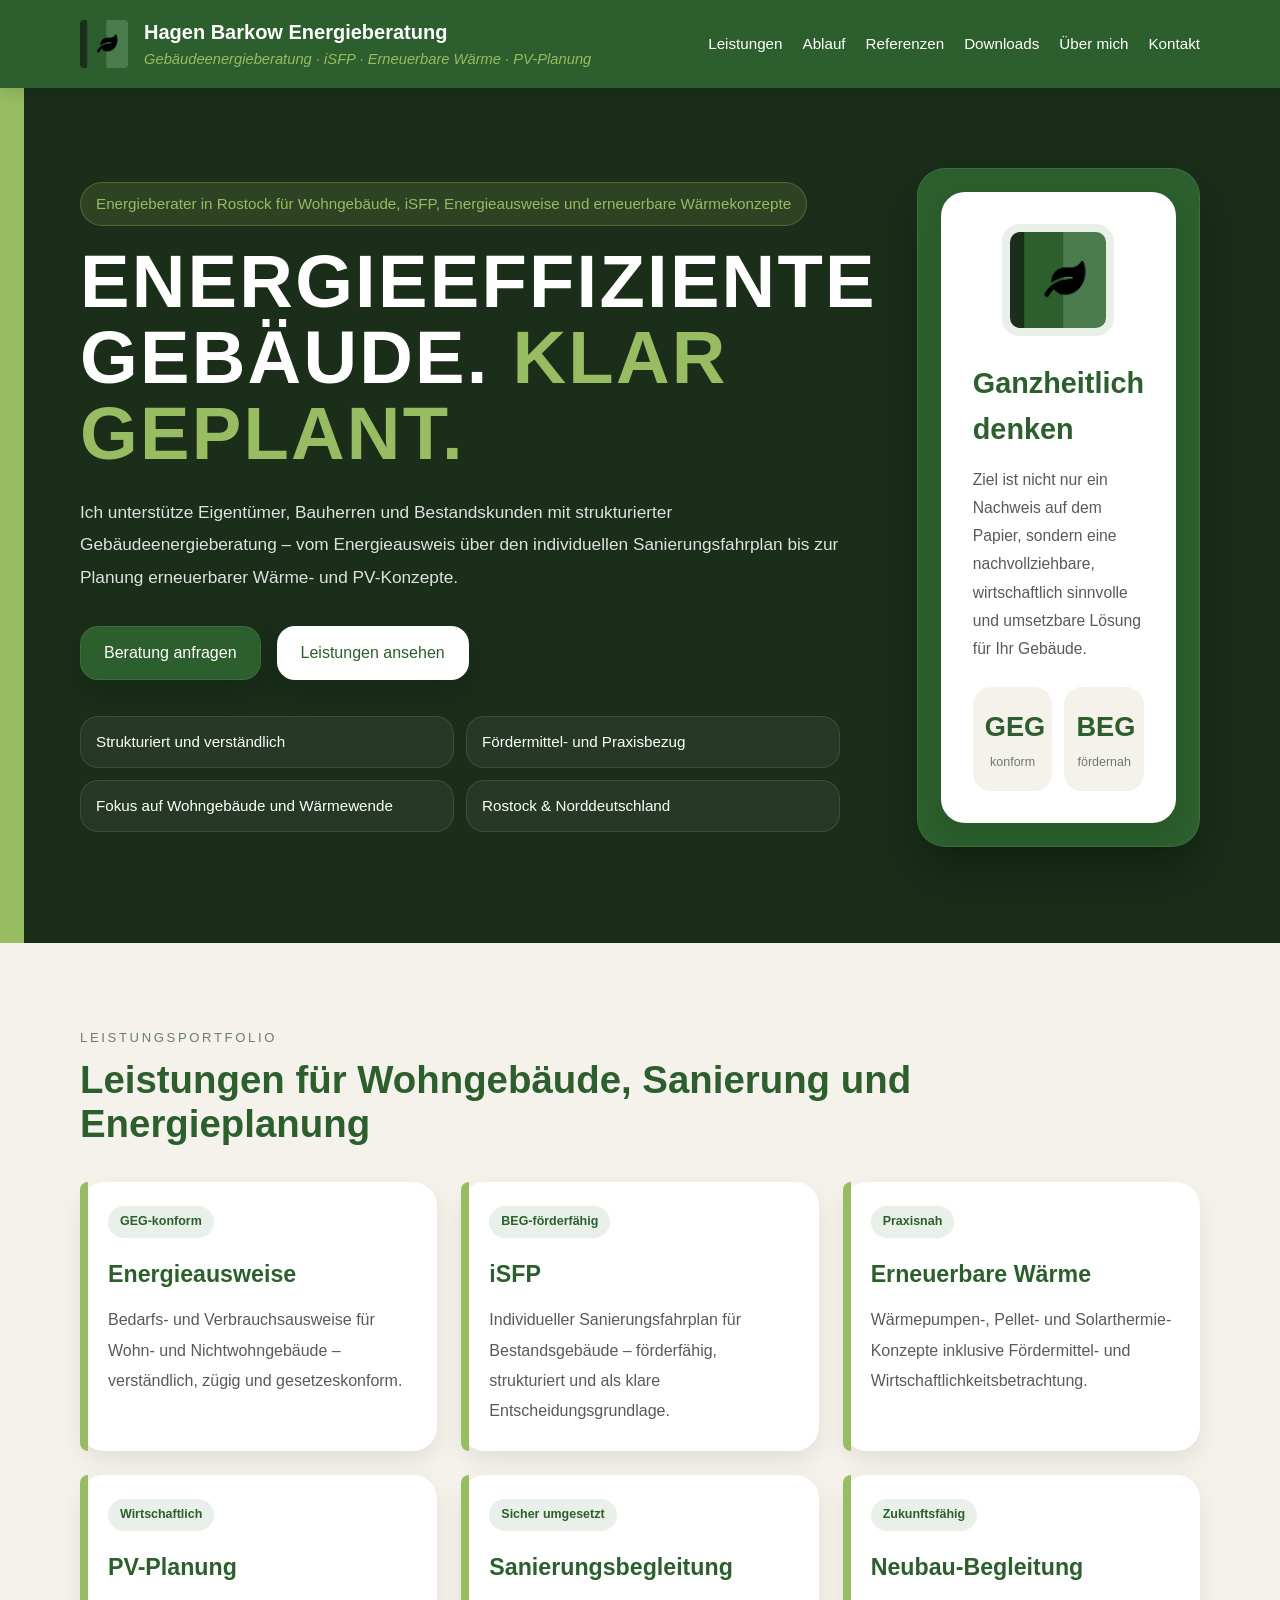
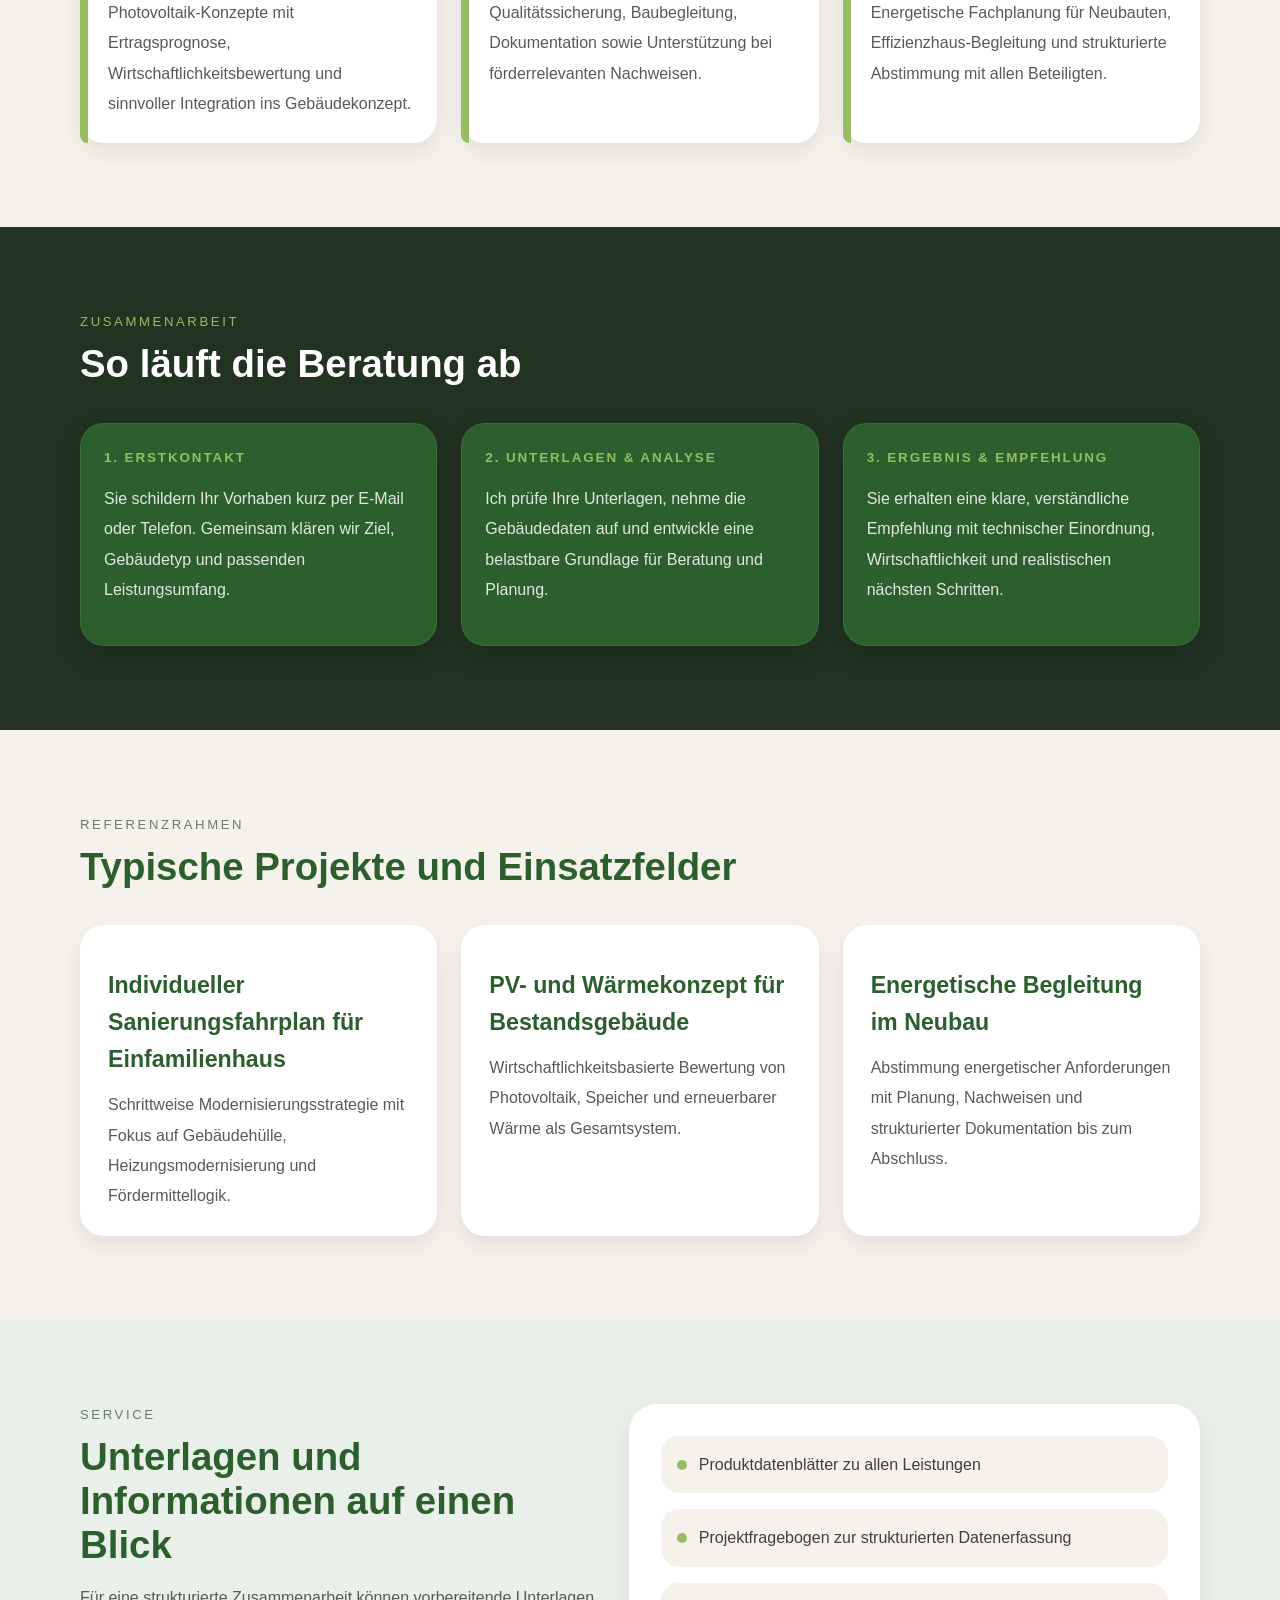
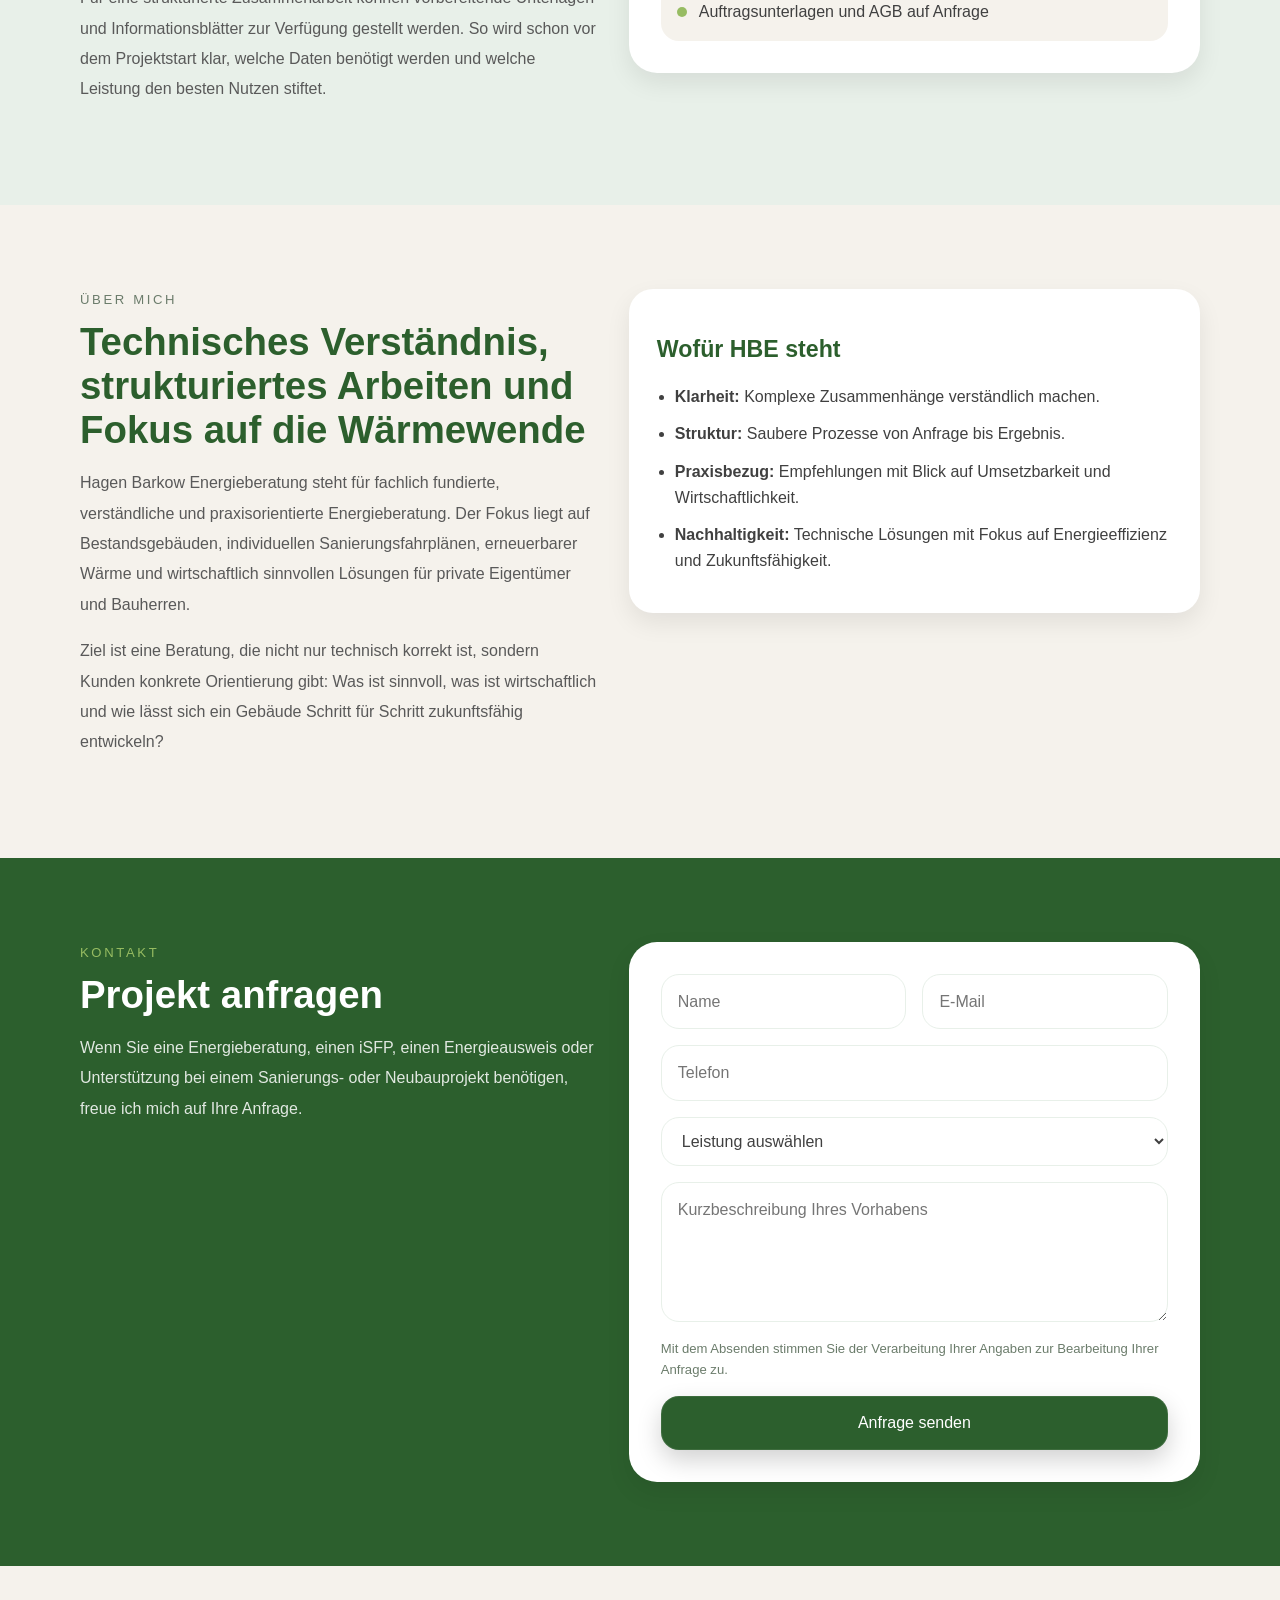
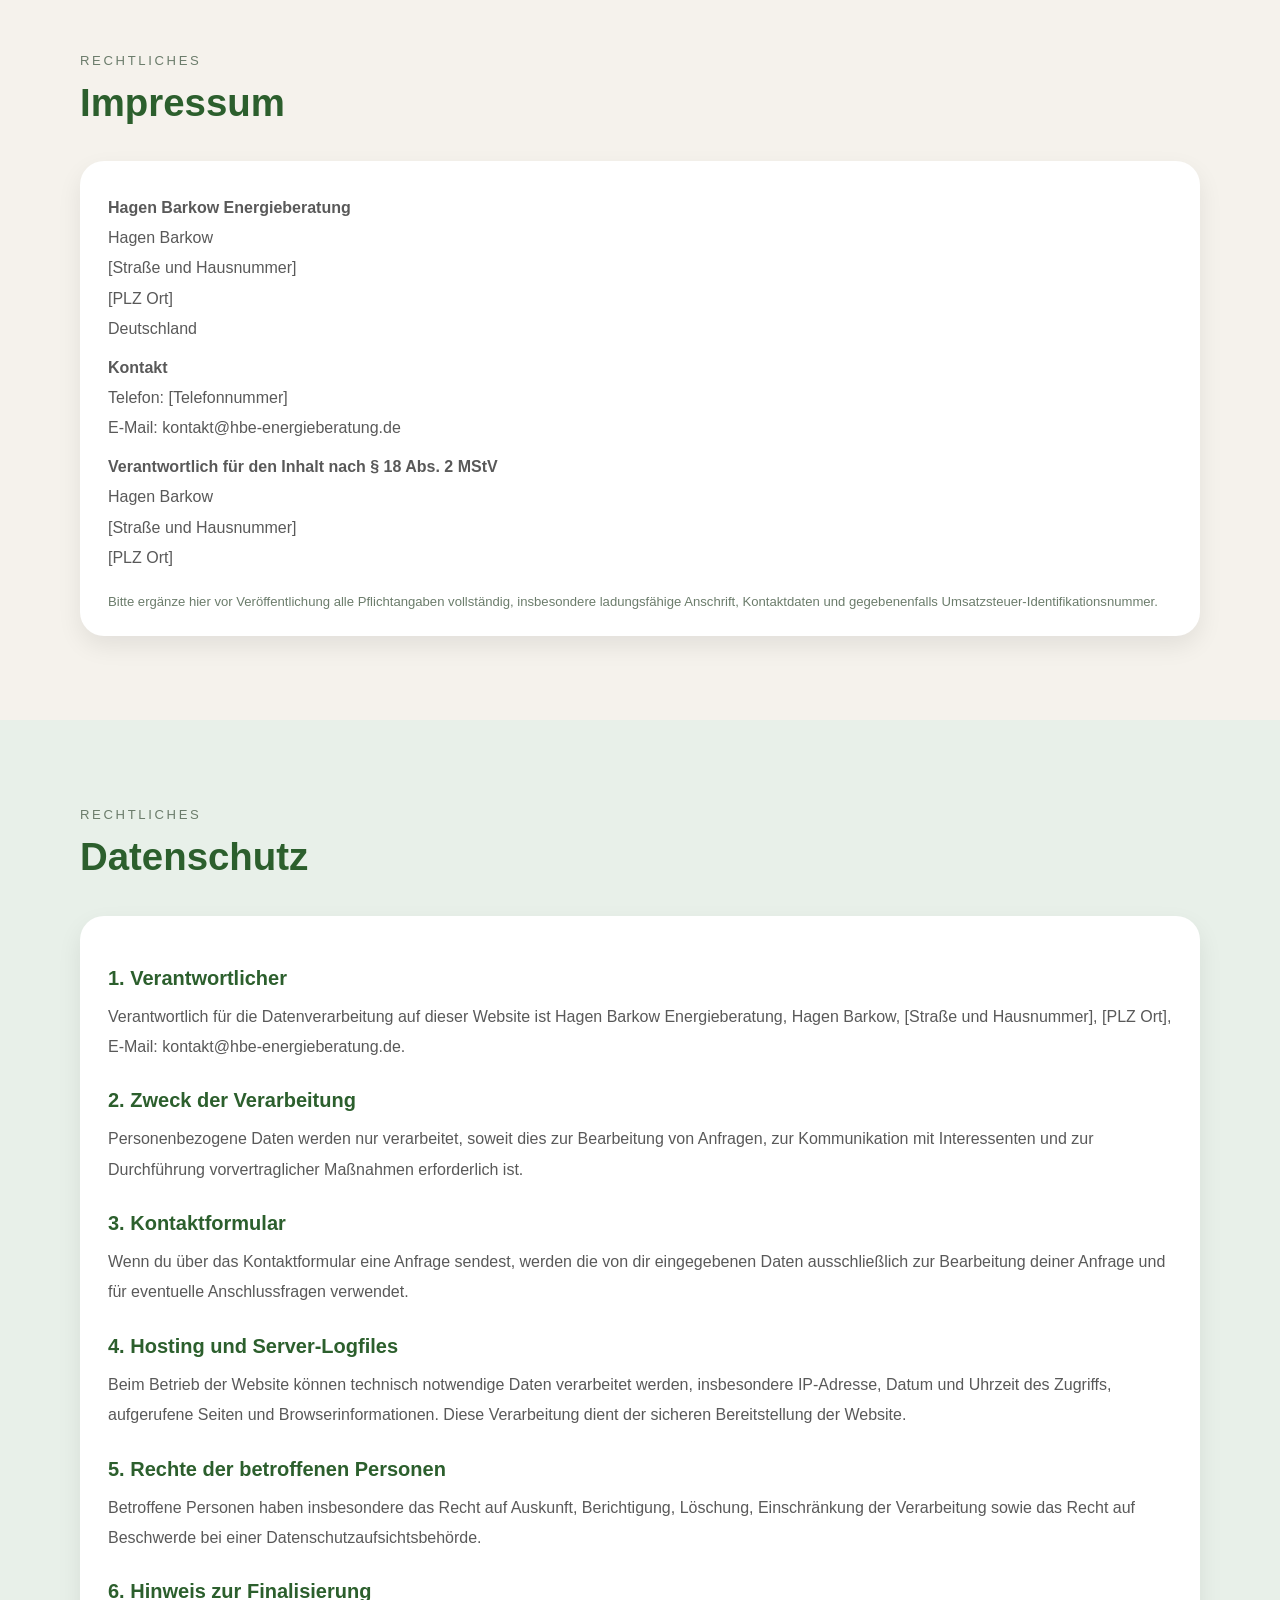
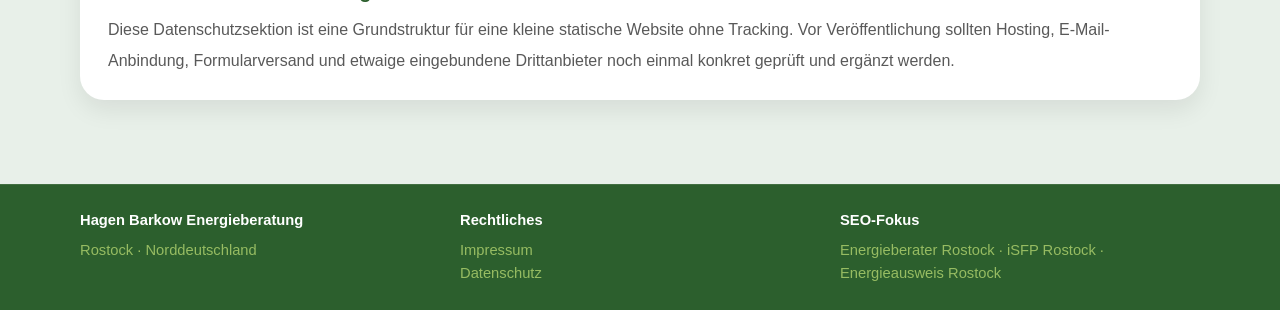
==== index.html @ eb1edafb "Add files via upload" ====
<!doctype html>
<html lang="de">
<head>
  <meta charset="utf-8" />
  <meta name="viewport" content="width=device-width, initial-scale=1" />
  <title>Hagen Barkow Energieberatung | Energieberater Rostock</title>
  <meta name="description" content="Hagen Barkow Energieberatung in Rostock: Energieausweise, iSFP, erneuerbare Wärme, PV-Planung und energetische Begleitung für Wohngebäude." />
  <meta name="keywords" content="Energieberater Rostock, iSFP Rostock, Energieausweis Rostock, Wärmepumpe Beratung Rostock, PV Planung Rostock" />
  <link rel="stylesheet" href="style.css" />
</head>
<body>
  <header class="site-header">
    <div class="container nav">
      <div class="brand">
        <img src="assets/logo.png" alt="Logo Hagen Barkow Energieberatung" class="brand-logo" />
        <div>
          <div class="brand-title">Hagen Barkow Energieberatung</div>
          <div class="brand-subtitle">Gebäudeenergieberatung · iSFP · Erneuerbare Wärme · PV-Planung</div>
        </div>
      </div>
      <nav class="menu">
        <a href="#leistungen">Leistungen</a>
        <a href="#ablauf">Ablauf</a>
        <a href="#referenzen">Referenzen</a>
        <a href="#downloads">Downloads</a>
        <a href="#ueber">Über mich</a>
        <a href="#kontakt">Kontakt</a>
      </nav>
    </div>
  </header>

  <section class="hero">
    <div class="accent-bar"></div>
    <div class="container hero-grid">
      <div>
        <div class="eyebrow">Energieberater in Rostock für Wohngebäude, iSFP, Energieausweise und erneuerbare Wärmekonzepte</div>
        <h1>Energieeffiziente Gebäude. <span>Klar geplant.</span></h1>
        <p>
          Ich unterstütze Eigentümer, Bauherren und Bestandskunden mit strukturierter Gebäudeenergieberatung –
          vom Energieausweis über den individuellen Sanierungsfahrplan bis zur Planung erneuerbarer Wärme- und PV-Konzepte.
        </p>
        <div class="hero-actions">
          <a class="btn btn-primary" href="#kontakt">Beratung anfragen</a>
          <a class="btn btn-secondary" href="#leistungen">Leistungen ansehen</a>
        </div>
        <div class="highlights">
          <div>Strukturiert und verständlich</div>
          <div>Fördermittel- und Praxisbezug</div>
          <div>Fokus auf Wohngebäude und Wärmewende</div>
          <div>Rostock & Norddeutschland</div>
        </div>
      </div>
      <div class="hero-card-wrap">
        <div class="hero-card-shell">
          <div class="hero-card">
            <img src="assets/logo.png" alt="HBE Logo" class="hero-logo" />
            <h2>Ganzheitlich denken</h2>
            <p>
              Ziel ist nicht nur ein Nachweis auf dem Papier, sondern eine nachvollziehbare,
              wirtschaftlich sinnvolle und umsetzbare Lösung für Ihr Gebäude.
            </p>
            <div class="stats">
              <div><strong>GEG</strong><span>konform</span></div>
              <div><strong>BEG</strong><span>fördernah</span></div>
            </div>
          </div>
        </div>
      </div>
    </div>
  </section>

  <main>
    <section id="leistungen" class="section">
      <div class="container">
        <div class="section-intro">
          <div class="kicker">Leistungsportfolio</div>
          <h2>Leistungen für Wohngebäude, Sanierung und Energieplanung</h2>
        </div>
        <div class="cards three">
          <article class="card">
            <span class="tag">GEG-konform</span>
            <h3>Energieausweise</h3>
            <p>Bedarfs- und Verbrauchsausweise für Wohn- und Nichtwohngebäude – verständlich, zügig und gesetzeskonform.</p>
          </article>
          <article class="card">
            <span class="tag">BEG-förderfähig</span>
            <h3>iSFP</h3>
            <p>Individueller Sanierungsfahrplan für Bestandsgebäude – förderfähig, strukturiert und als klare Entscheidungsgrundlage.</p>
          </article>
          <article class="card">
            <span class="tag">Praxisnah</span>
            <h3>Erneuerbare Wärme</h3>
            <p>Wärmepumpen-, Pellet- und Solarthermie-Konzepte inklusive Fördermittel- und Wirtschaftlichkeitsbetrachtung.</p>
          </article>
          <article class="card">
            <span class="tag">Wirtschaftlich</span>
            <h3>PV-Planung</h3>
            <p>Photovoltaik-Konzepte mit Ertragsprognose, Wirtschaftlichkeitsbewertung und sinnvoller Integration ins Gebäudekonzept.</p>
          </article>
          <article class="card">
            <span class="tag">Sicher umgesetzt</span>
            <h3>Sanierungsbegleitung</h3>
            <p>Qualitätssicherung, Baubegleitung, Dokumentation sowie Unterstützung bei förderrelevanten Nachweisen.</p>
          </article>
          <article class="card">
            <span class="tag">Zukunftsfähig</span>
            <h3>Neubau-Begleitung</h3>
            <p>Energetische Fachplanung für Neubauten, Effizienzhaus-Begleitung und strukturierte Abstimmung mit allen Beteiligten.</p>
          </article>
        </div>
      </div>
    </section>

    <section id="ablauf" class="section dark">
      <div class="container">
        <div class="section-intro">
          <div class="kicker accent">Zusammenarbeit</div>
          <h2>So läuft die Beratung ab</h2>
        </div>
        <div class="cards three">
          <article class="dark-card">
            <div class="step">1. Erstkontakt</div>
            <p>Sie schildern Ihr Vorhaben kurz per E-Mail oder Telefon. Gemeinsam klären wir Ziel, Gebäudetyp und passenden Leistungsumfang.</p>
          </article>
          <article class="dark-card">
            <div class="step">2. Unterlagen & Analyse</div>
            <p>Ich prüfe Ihre Unterlagen, nehme die Gebäudedaten auf und entwickle eine belastbare Grundlage für Beratung und Planung.</p>
          </article>
          <article class="dark-card">
            <div class="step">3. Ergebnis & Empfehlung</div>
            <p>Sie erhalten eine klare, verständliche Empfehlung mit technischer Einordnung, Wirtschaftlichkeit und realistischen nächsten Schritten.</p>
          </article>
        </div>
      </div>
    </section>

    <section id="referenzen" class="section">
      <div class="container">
        <div class="section-intro">
          <div class="kicker">Referenzrahmen</div>
          <h2>Typische Projekte und Einsatzfelder</h2>
        </div>
        <div class="cards three">
          <article class="plain-card">
            <h3>Individueller Sanierungsfahrplan für Einfamilienhaus</h3>
            <p>Schrittweise Modernisierungsstrategie mit Fokus auf Gebäudehülle, Heizungsmodernisierung und Fördermittellogik.</p>
          </article>
          <article class="plain-card">
            <h3>PV- und Wärmekonzept für Bestandsgebäude</h3>
            <p>Wirtschaftlichkeitsbasierte Bewertung von Photovoltaik, Speicher und erneuerbarer Wärme als Gesamtsystem.</p>
          </article>
          <article class="plain-card">
            <h3>Energetische Begleitung im Neubau</h3>
            <p>Abstimmung energetischer Anforderungen mit Planung, Nachweisen und strukturierter Dokumentation bis zum Abschluss.</p>
          </article>
        </div>
      </div>
    </section>

    <section id="downloads" class="section alt">
      <div class="container split">
        <div>
          <div class="kicker">Service</div>
          <h2>Unterlagen und Informationen auf einen Blick</h2>
          <p>Für eine strukturierte Zusammenarbeit können vorbereitende Unterlagen und Informationsblätter zur Verfügung gestellt werden. So wird schon vor dem Projektstart klar, welche Daten benötigt werden und welche Leistung den besten Nutzen stiftet.</p>
        </div>
        <div class="download-box">
          <ul>
            <li>Produktdatenblätter zu allen Leistungen</li>
            <li>Projektfragebogen zur strukturierten Datenerfassung</li>
            <li>Auftragsunterlagen und AGB auf Anfrage</li>
          </ul>
        </div>
      </div>
    </section>

    <section id="ueber" class="section">
      <div class="container split">
        <div>
          <div class="kicker">Über mich</div>
          <h2>Technisches Verständnis, strukturiertes Arbeiten und Fokus auf die Wärmewende</h2>
          <p>Hagen Barkow Energieberatung steht für fachlich fundierte, verständliche und praxisorientierte Energieberatung. Der Fokus liegt auf Bestandsgebäuden, individuellen Sanierungsfahrplänen, erneuerbarer Wärme und wirtschaftlich sinnvollen Lösungen für private Eigentümer und Bauherren.</p>
          <p>Ziel ist eine Beratung, die nicht nur technisch korrekt ist, sondern Kunden konkrete Orientierung gibt: Was ist sinnvoll, was ist wirtschaftlich und wie lässt sich ein Gebäude Schritt für Schritt zukunftsfähig entwickeln?</p>
        </div>
        <div class="plain-card">
          <h3>Wofür HBE steht</h3>
          <ul class="checklist">
            <li><strong>Klarheit:</strong> Komplexe Zusammenhänge verständlich machen.</li>
            <li><strong>Struktur:</strong> Saubere Prozesse von Anfrage bis Ergebnis.</li>
            <li><strong>Praxisbezug:</strong> Empfehlungen mit Blick auf Umsetzbarkeit und Wirtschaftlichkeit.</li>
            <li><strong>Nachhaltigkeit:</strong> Technische Lösungen mit Fokus auf Energieeffizienz und Zukunftsfähigkeit.</li>
          </ul>
        </div>
      </div>
    </section>

    <section id="kontakt" class="section contact">
      <div class="container split">
        <div>
          <div class="kicker accent">Kontakt</div>
          <h2>Projekt anfragen</h2>
          <p>Wenn Sie eine Energieberatung, einen iSFP, einen Energieausweis oder Unterstützung bei einem Sanierungs- oder Neubauprojekt benötigen, freue ich mich auf Ihre Anfrage.</p>
        </div>
        <div class="form-box">
          <form action="#" method="post">
            <div class="grid-2">
              <input type="text" placeholder="Name" />
              <input type="email" placeholder="E-Mail" />
            </div>
            <input type="text" placeholder="Telefon" />
            <select>
              <option>Leistung auswählen</option>
              <option>Energieausweis</option>
              <option>iSFP</option>
              <option>Erneuerbare Wärme</option>
              <option>PV-Planung</option>
              <option>Sanierungsbegleitung</option>
              <option>Neubau-Begleitung</option>
            </select>
            <textarea placeholder="Kurzbeschreibung Ihres Vorhabens"></textarea>
            <p class="privacy-note">Mit dem Absenden stimmen Sie der Verarbeitung Ihrer Angaben zur Bearbeitung Ihrer Anfrage zu.</p>
            <button type="submit" class="btn btn-primary">Anfrage senden</button>
          </form>
        </div>
      </div>
    </section>

    <section id="impressum" class="section">
      <div class="container">
        <div class="section-intro">
          <div class="kicker">Rechtliches</div>
          <h2>Impressum</h2>
        </div>
        <div class="plain-card legal">
          <p><strong>Hagen Barkow Energieberatung</strong><br>
          Hagen Barkow<br>
          [Straße und Hausnummer]<br>
          [PLZ Ort]<br>
          Deutschland</p>

          <p><strong>Kontakt</strong><br>
          Telefon: [Telefonnummer]<br>
          E-Mail: kontakt@hbe-energieberatung.de</p>

          <p><strong>Verantwortlich für den Inhalt nach § 18 Abs. 2 MStV</strong><br>
          Hagen Barkow<br>
          [Straße und Hausnummer]<br>
          [PLZ Ort]</p>

          <p class="small-note">Bitte ergänze hier vor Veröffentlichung alle Pflichtangaben vollständig, insbesondere ladungsfähige Anschrift, Kontaktdaten und gegebenenfalls Umsatzsteuer-Identifikationsnummer.</p>
        </div>
      </div>
    </section>

    <section id="datenschutz" class="section alt">
      <div class="container">
        <div class="section-intro">
          <div class="kicker">Rechtliches</div>
          <h2>Datenschutz</h2>
        </div>
        <div class="plain-card legal">
          <h3>1. Verantwortlicher</h3>
          <p>Verantwortlich für die Datenverarbeitung auf dieser Website ist Hagen Barkow Energieberatung, Hagen Barkow, [Straße und Hausnummer], [PLZ Ort], E-Mail: kontakt@hbe-energieberatung.de.</p>

          <h3>2. Zweck der Verarbeitung</h3>
          <p>Personenbezogene Daten werden nur verarbeitet, soweit dies zur Bearbeitung von Anfragen, zur Kommunikation mit Interessenten und zur Durchführung vorvertraglicher Maßnahmen erforderlich ist.</p>

          <h3>3. Kontaktformular</h3>
          <p>Wenn du über das Kontaktformular eine Anfrage sendest, werden die von dir eingegebenen Daten ausschließlich zur Bearbeitung deiner Anfrage und für eventuelle Anschlussfragen verwendet.</p>

          <h3>4. Hosting und Server-Logfiles</h3>
          <p>Beim Betrieb der Website können technisch notwendige Daten verarbeitet werden, insbesondere IP-Adresse, Datum und Uhrzeit des Zugriffs, aufgerufene Seiten und Browserinformationen. Diese Verarbeitung dient der sicheren Bereitstellung der Website.</p>

          <h3>5. Rechte der betroffenen Personen</h3>
          <p>Betroffene Personen haben insbesondere das Recht auf Auskunft, Berichtigung, Löschung, Einschränkung der Verarbeitung sowie das Recht auf Beschwerde bei einer Datenschutzaufsichtsbehörde.</p>

          <h3>6. Hinweis zur Finalisierung</h3>
          <p>Diese Datenschutzsektion ist eine Grundstruktur für eine kleine statische Website ohne Tracking. Vor Veröffentlichung sollten Hosting, E-Mail-Anbindung, Formularversand und etwaige eingebundene Drittanbieter noch einmal konkret geprüft und ergänzt werden.</p>
        </div>
      </div>
    </section>
  </main>

  <footer class="site-footer">
    <div class="container footer-grid">
      <div>
        <div class="footer-title">Hagen Barkow Energieberatung</div>
        <div>Rostock · Norddeutschland</div>
      </div>
      <div>
        <div class="footer-title">Rechtliches</div>
        <div><a href="#impressum">Impressum</a></div>
        <div><a href="#datenschutz">Datenschutz</a></div>
      </div>
      <div>
        <div class="footer-title">SEO-Fokus</div>
        <div>Energieberater Rostock · iSFP Rostock · Energieausweis Rostock</div>
      </div>
    </div>
  </footer>
</body>
</html>
---- style.css ----
:root{
  --dark:#1A2E1A;
  --primary:#2C5F2D;
  --mid:#4A7C4E;
  --accent:#97BC62;
  --cream:#F5F2EC;
  --pale:#E8F0E9;
  --white:#FFFFFF;
  --muted:#6B7C6B;
  --gray:#595959;
  --darkgray:#404040;
  --panel:#223322;
}
*{box-sizing:border-box}
html{scroll-behavior:smooth}
body{margin:0;font-family:Calibri,Arial,sans-serif;background:var(--cream);color:var(--darkgray);line-height:1.6}
img{max-width:100%;display:block}
a{text-decoration:none;color:inherit}
.container{width:min(1120px,calc(100% - 48px));margin:0 auto}
.site-header{position:sticky;top:0;z-index:50;background:var(--primary);color:#fff;box-shadow:0 4px 16px rgba(0,0,0,.12)}
.nav{display:flex;align-items:center;justify-content:space-between;gap:24px;padding:16px 0}
.brand{display:flex;align-items:center;gap:16px}
.brand-logo{width:48px;height:48px;object-fit:cover;border-radius:4px;background:var(--dark);box-shadow:0 0 0 1px rgba(255,255,255,.15) inset}
.brand-title{font-size:1.25rem;font-weight:700;color:#fff}
.brand-subtitle{font-size:.92rem;color:var(--accent);font-style:italic}
.menu{display:flex;flex-wrap:wrap;gap:20px;font-size:.95rem}
.menu a:hover{color:var(--accent)}
.hero{position:relative;overflow:hidden;background:var(--dark);color:#fff}
.accent-bar{position:absolute;inset:0 auto 0 0;width:24px;background:var(--accent)}
.hero-grid{display:grid;grid-template-columns:1.15fr .85fr;gap:40px;padding:80px 0 96px;align-items:center}
.eyebrow{display:inline-block;padding:10px 16px;border-radius:999px;background:rgba(151,188,98,.15);color:var(--accent);box-shadow:0 0 0 1px rgba(151,188,98,.3) inset;font-size:.95rem}
.hero h1{margin:18px 0 0;font-size:clamp(2.7rem,5.8vw,5rem);line-height:1.02;letter-spacing:.03em;text-transform:uppercase}
.hero h1 span{color:var(--accent)}
.hero p{max-width:760px;margin:24px 0 0;font-size:1.08rem;color:rgba(255,255,255,.86);line-height:1.9}
.hero-actions{margin-top:32px;display:flex;flex-wrap:wrap;gap:16px}
.btn{display:inline-block;padding:14px 24px;border-radius:18px;font-weight:700;border:none;cursor:pointer;font:inherit}
.btn-primary{background:var(--primary);color:#fff;box-shadow:0 10px 24px rgba(0,0,0,.18), inset 0 0 0 1px rgba(255,255,255,.08)}
.btn-primary:hover{background:var(--mid)}
.btn-secondary{background:#fff;color:var(--primary);box-shadow:0 10px 24px rgba(0,0,0,.18)}
.btn-secondary:hover{background:var(--pale)}
.highlights{margin-top:36px;display:grid;grid-template-columns:repeat(2,minmax(0,1fr));gap:12px;max-width:760px}
.highlights div{padding:14px 16px;border-radius:18px;background:rgba(255,255,255,.05);box-shadow:0 0 0 1px rgba(255,255,255,.1) inset;font-size:.95rem}
.hero-card-wrap{display:flex;justify-content:flex-end}
.hero-card-shell{width:min(100%,420px);padding:24px;border-radius:28px;background:var(--primary);box-shadow:0 24px 50px rgba(0,0,0,.28), inset 0 0 0 1px rgba(255,255,255,.08)}
.hero-card{border-radius:24px;background:#fff;padding:32px;box-shadow:0 10px 24px rgba(0,0,0,.1)}
.hero-logo{width:112px;height:112px;margin:0 auto;border-radius:18px;padding:8px;background:var(--pale);object-fit:cover}
.hero-card h2{margin:24px 0 0;color:var(--primary);font-size:1.8rem}
.hero-card p{margin:14px 0 0;color:var(--gray);font-size:.98rem;line-height:1.8}
.stats{margin-top:24px;display:grid;grid-template-columns:repeat(2,minmax(0,1fr));gap:12px}
.stats div{border-radius:18px;background:var(--cream);padding:18px 12px;text-align:center}
.stats strong{display:block;color:var(--primary);font-size:1.7rem}
.stats span{display:block;margin-top:4px;color:var(--muted);font-size:.78rem}
.section{padding:84px 0}
.section.alt{background:var(--pale)}
.section.dark{background:var(--panel);color:#fff}
.section-intro{margin-bottom:36px}
.kicker{color:var(--muted);text-transform:uppercase;letter-spacing:.2em;font-size:.82rem}
.kicker.accent{color:var(--accent)}
.section h2{margin:10px 0 0;color:var(--primary);font-size:clamp(2rem,3vw,3rem);line-height:1.15}
.section.dark h2,.contact h2{color:#fff}
.section p{font-size:1rem;color:var(--gray);line-height:1.9}
.section.dark p,.contact p{color:rgba(255,255,255,.86)}
.cards{display:grid;gap:24px}
.cards.three{grid-template-columns:repeat(3,minmax(0,1fr))}
.card,.plain-card{position:relative;border-radius:24px;background:#fff;padding:24px 24px 24px 28px;box-shadow:0 10px 24px rgba(0,0,0,.08)}
.card::before{content:"";position:absolute;inset:0 auto 0 0;width:8px;background:var(--accent);border-radius:24px 0 0 24px}
.tag{display:inline-block;padding:6px 12px;border-radius:999px;background:var(--pale);color:var(--primary);font-size:.78rem;font-weight:700}
.card h3,.plain-card h3{margin:18px 0 0;color:var(--primary);font-size:1.45rem}
.card p,.plain-card p{margin:12px 0 0}
.dark-card{border-radius:24px;background:var(--primary);padding:24px;box-shadow:0 10px 24px rgba(0,0,0,.18), inset 0 0 0 1px rgba(255,255,255,.08)}
.step{color:var(--accent);text-transform:uppercase;letter-spacing:.14em;font-weight:700;font-size:.84rem}
.split{display:grid;grid-template-columns:.95fr 1.05fr;gap:32px;align-items:start}
.download-box,.form-box{border-radius:28px;background:#fff;padding:32px;box-shadow:0 10px 24px rgba(0,0,0,.08)}
.download-box ul{list-style:none;padding:0;margin:0;display:grid;gap:16px}
.download-box li{display:flex;gap:12px;align-items:flex-start;padding:16px;border-radius:18px;background:var(--cream)}
.download-box li::before{content:"";width:10px;height:10px;border-radius:50%;background:var(--accent);margin-top:8px;flex:none}
.checklist{padding-left:18px}
.checklist li{margin:12px 0}
.contact{background:var(--primary);color:#fff}
.form-box input,.form-box select,.form-box textarea{width:100%;border:1px solid var(--pale);border-radius:18px;padding:14px 16px;font:inherit;color:var(--darkgray);background:#fff;outline:none}
.form-box input:focus,.form-box select:focus,.form-box textarea:focus{border-color:var(--mid)}
.form-box textarea{min-height:140px;resize:vertical}
.grid-2{display:grid;grid-template-columns:repeat(2,minmax(0,1fr));gap:16px}
.form-box form{display:grid;gap:16px}
.privacy-note{margin:0;color:var(--muted)!important;font-size:.82rem!important;line-height:1.6!important}
.legal h3{margin:22px 0 0;color:var(--primary);font-size:1.25rem}
.legal p{margin:8px 0 0}
.small-note{margin-top:18px!important;color:var(--muted)!important;font-size:.82rem!important;line-height:1.6!important}
.site-footer{background:var(--primary);color:var(--accent);border-top:1px solid rgba(255,255,255,.1)}
.footer-grid{display:grid;grid-template-columns:repeat(3,minmax(0,1fr));gap:20px;padding:24px 0;font-size:.92rem}
.footer-title{color:#fff;font-weight:700;margin-bottom:6px}
.site-footer a:hover{color:#fff}
@media (max-width:980px){.hero-grid,.split,.cards.three,.footer-grid{grid-template-columns:1fr}.hero-card-wrap{justify-content:flex-start}}
@media (max-width:760px){.nav{align-items:flex-start;flex-direction:column}.menu{gap:14px}.container{width:min(100% - 32px,1120px)}.hero-grid{padding:64px 0 72px}.highlights{grid-template-columns:1fr}.grid-2{grid-template-columns:1fr}}
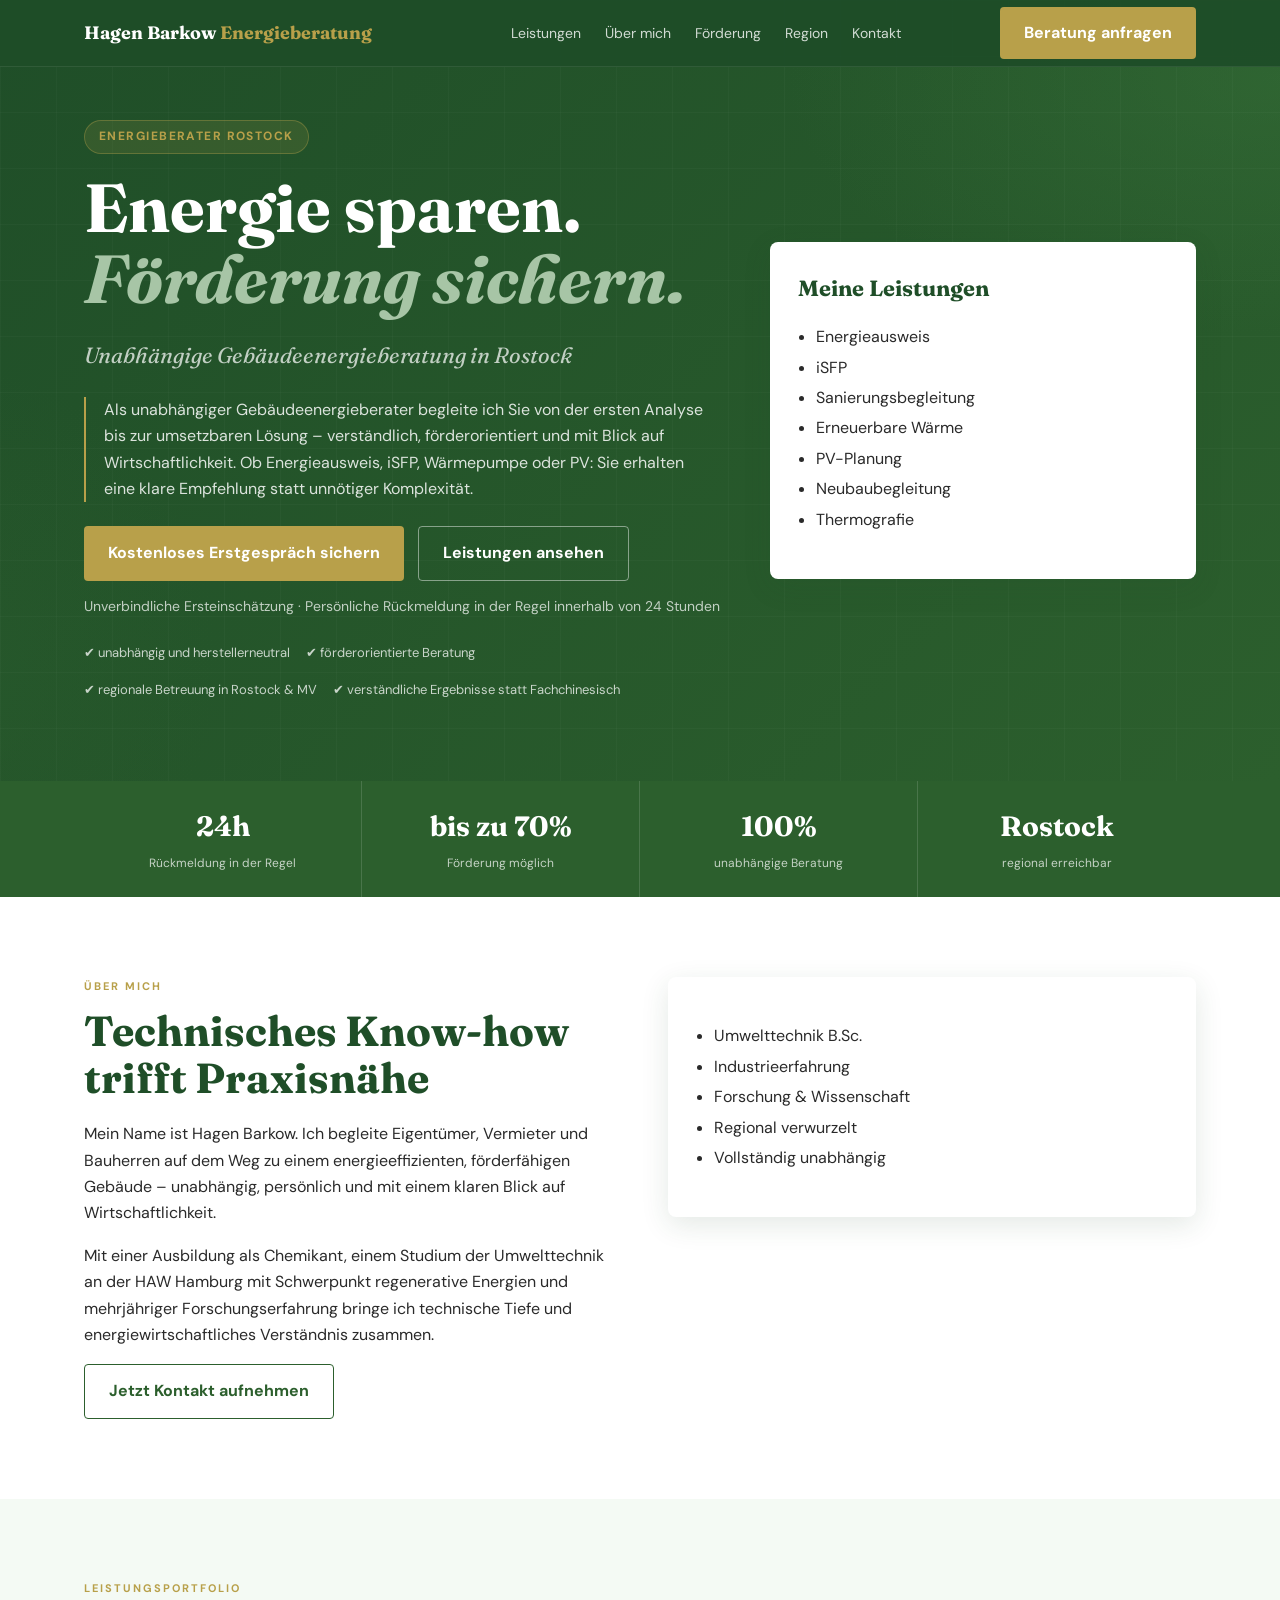
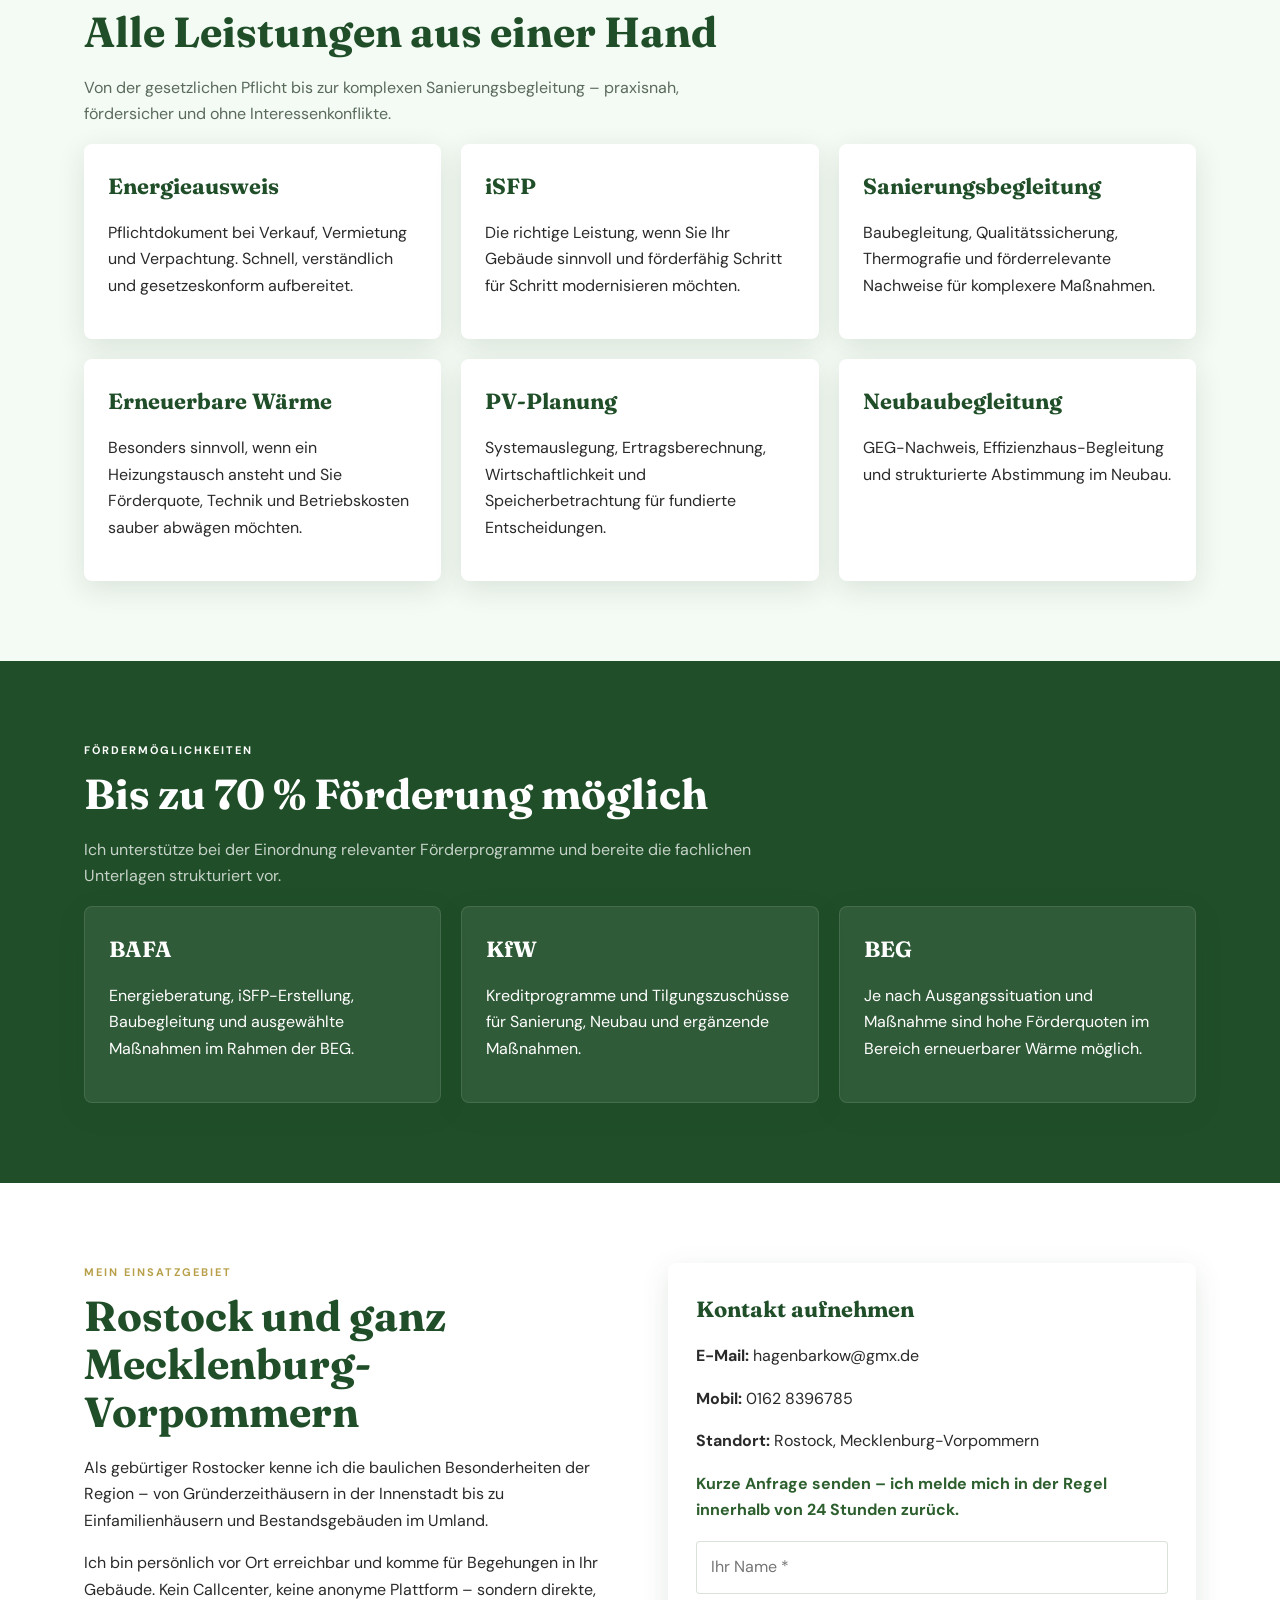
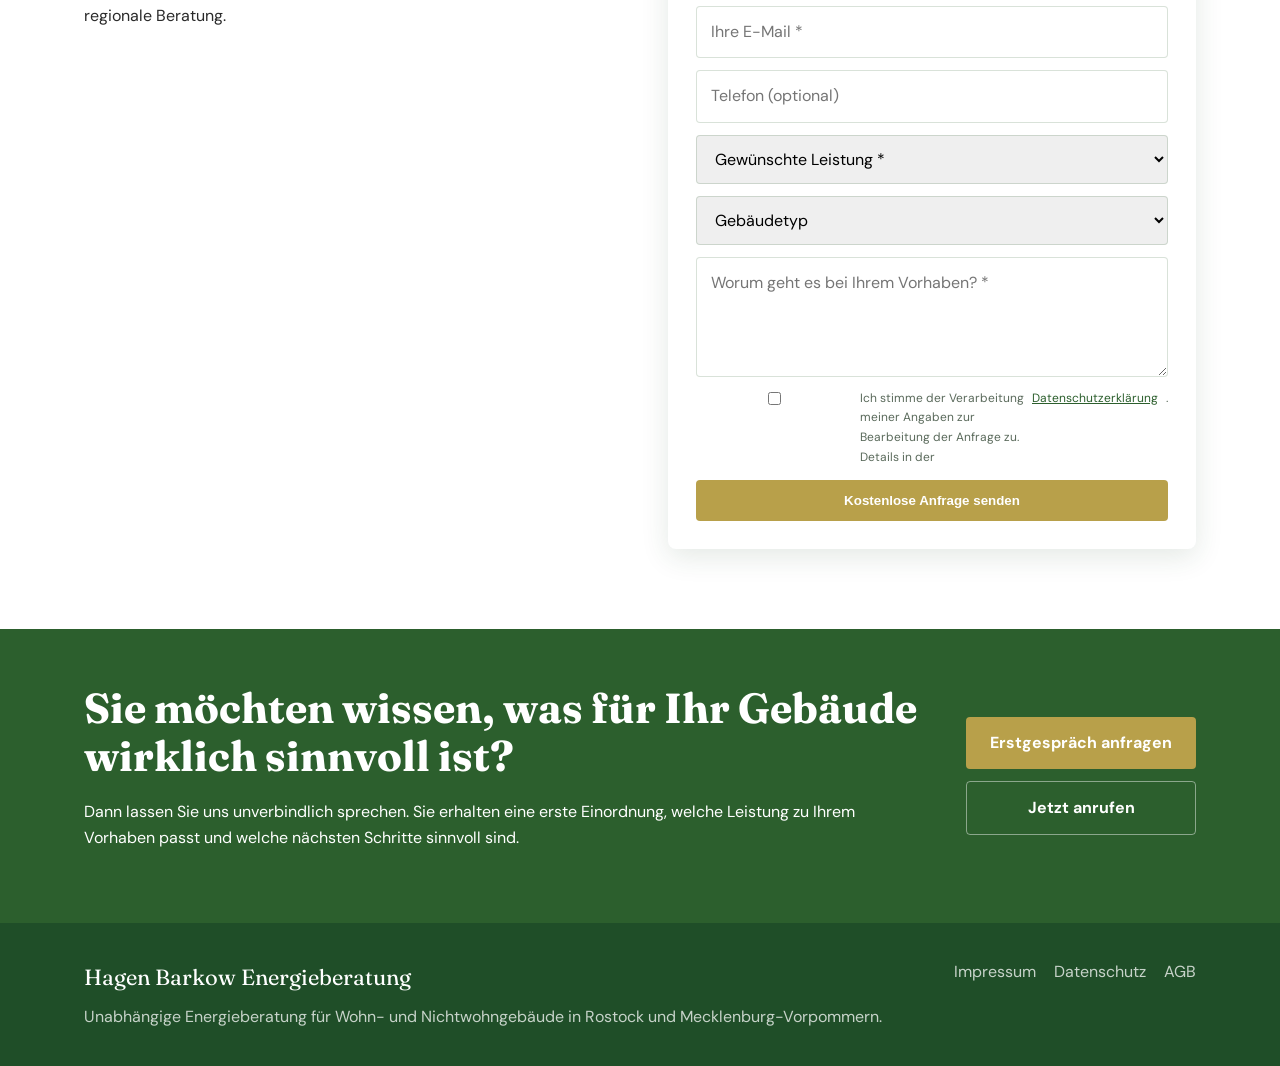
==== commit a82a9594: "Add files via upload" ====
--- a/index.html
+++ b/index.html
@@ -1,302 +1,264 @@
-<!doctype html>
+<!DOCTYPE html>
 <html lang="de">
 <head>
-  <meta charset="utf-8" />
-  <meta name="viewport" content="width=device-width, initial-scale=1" />
-  <title>Hagen Barkow Energieberatung | Energieberater Rostock</title>
-  <meta name="description" content="Hagen Barkow Energieberatung in Rostock: Energieausweise, iSFP, erneuerbare Wärme, PV-Planung und energetische Begleitung für Wohngebäude." />
-  <meta name="keywords" content="Energieberater Rostock, iSFP Rostock, Energieausweis Rostock, Wärmepumpe Beratung Rostock, PV Planung Rostock" />
-  <link rel="stylesheet" href="style.css" />
+  <meta charset="UTF-8">
+  <meta name="viewport" content="width=device-width, initial-scale=1.0">
+  <title>Hagen Barkow Energieberatung – Gebäudeenergieberater Rostock</title>
+  <meta name="description" content="Hagen Barkow Energieberatung Rostock – unabhängige Gebäudeenergieberatung. Energieausweis, iSFP, Wärmepumpe, PV-Planung und Sanierungsbegleitung.">
+  <meta name="keywords" content="Energieberater Rostock, iSFP Rostock, Energieausweis Rostock, Wärmepumpe Beratung Rostock, PV Planung Rostock, Sanierungsbegleitung Rostock">
+  <meta name="author" content="Hagen Barkow Energieberatung">
+  <meta property="og:title" content="Hagen Barkow Energieberatung – Rostock">
+  <meta property="og:description" content="Unabhängige Gebäudeenergieberatung in Rostock. Energieausweis, iSFP, Wärmepumpe, PV und Sanierungsbegleitung.">
+  <meta property="og:type" content="website">
+  <link rel="preconnect" href="https://fonts.googleapis.com">
+  <link href="https://fonts.googleapis.com/css2?family=Fraunces:ital,wght@0,400;0,600;0,700;1,400&family=DM+Sans:wght@300;400;500;600;700&display=swap" rel="stylesheet">
+  <link rel="stylesheet" href="style.css">
+  <script type="application/ld+json">
+  {
+    "@context": "https://schema.org",
+    "@type": "LocalBusiness",
+    "name": "Hagen Barkow Energieberatung",
+    "description": "Unabhängige Gebäudeenergieberatung in Rostock. Energieausweis, iSFP, Wärmepumpe, PV-Planung und Sanierungsbegleitung.",
+    "address": {
+      "@type": "PostalAddress",
+      "addressLocality": "Rostock",
+      "addressRegion": "Mecklenburg-Vorpommern",
+      "addressCountry": "DE"
+    },
+    "telephone": "+491628396785",
+    "email": "hagenbarkow@gmx.de",
+    "areaServed": ["Rostock", "Mecklenburg-Vorpommern", "Norddeutschland"]
+  }
+  </script>
 </head>
 <body>
-  <header class="site-header">
-    <div class="container nav">
-      <div class="brand">
-        <img src="assets/logo.png" alt="Logo Hagen Barkow Energieberatung" class="brand-logo" />
-        <div>
-          <div class="brand-title">Hagen Barkow Energieberatung</div>
-          <div class="brand-subtitle">Gebäudeenergieberatung · iSFP · Erneuerbare Wärme · PV-Planung</div>
-        </div>
-      </div>
-      <nav class="menu">
-        <a href="#leistungen">Leistungen</a>
-        <a href="#ablauf">Ablauf</a>
-        <a href="#referenzen">Referenzen</a>
-        <a href="#downloads">Downloads</a>
-        <a href="#ueber">Über mich</a>
-        <a href="#kontakt">Kontakt</a>
-      </nav>
-    </div>
-  </header>
-
-  <section class="hero">
-    <div class="accent-bar"></div>
-    <div class="container hero-grid">
-      <div>
-        <div class="eyebrow">Energieberater in Rostock für Wohngebäude, iSFP, Energieausweise und erneuerbare Wärmekonzepte</div>
-        <h1>Energieeffiziente Gebäude. <span>Klar geplant.</span></h1>
-        <p>
-          Ich unterstütze Eigentümer, Bauherren und Bestandskunden mit strukturierter Gebäudeenergieberatung –
-          vom Energieausweis über den individuellen Sanierungsfahrplan bis zur Planung erneuerbarer Wärme- und PV-Konzepte.
+  <nav id="navbar">
+    <div class="container nav-inner">
+      <a href="#" class="nav-logo">Hagen Barkow <span>Energieberatung</span></a>
+      <ul class="nav-links">
+        <li><a href="#leistungen">Leistungen</a></li>
+        <li><a href="#ueber-mich">Über mich</a></li>
+        <li><a href="#foerderung">Förderung</a></li>
+        <li><a href="#region">Region</a></li>
+        <li><a href="#kontakt">Kontakt</a></li>
+      </ul>
+      <a href="#kontakt" class="btn btn-primary nav-cta">Beratung anfragen</a>
+      <div class="hamburger" onclick="toggleMenu()"><span></span><span></span><span></span></div>
+    </div>
+  </nav>
+
+  <section class="hero" id="home">
+    <div class="hero-bg"></div>
+    <div class="hero-grid"></div>
+    <div class="container hero-inner">
+      <div class="hero-content">
+        <div class="hero-tag">Energieberater Rostock</div>
+        <h1>Energie sparen.<br><em>Förderung sichern.</em></h1>
+        <p class="hero-sub">Unabhängige Gebäudeenergieberatung in Rostock</p>
+        <p class="hero-desc">
+          Als unabhängiger Gebäudeenergieberater begleite ich Sie von der ersten Analyse bis zur umsetzbaren Lösung – verständlich, förderorientiert und mit Blick auf Wirtschaftlichkeit. Ob Energieausweis, iSFP, Wärmepumpe oder PV: Sie erhalten eine klare Empfehlung statt unnötiger Komplexität.
         </p>
         <div class="hero-actions">
-          <a class="btn btn-primary" href="#kontakt">Beratung anfragen</a>
-          <a class="btn btn-secondary" href="#leistungen">Leistungen ansehen</a>
-        </div>
-        <div class="highlights">
-          <div>Strukturiert und verständlich</div>
-          <div>Fördermittel- und Praxisbezug</div>
-          <div>Fokus auf Wohngebäude und Wärmewende</div>
-          <div>Rostock & Norddeutschland</div>
-        </div>
-      </div>
-      <div class="hero-card-wrap">
-        <div class="hero-card-shell">
-          <div class="hero-card">
-            <img src="assets/logo.png" alt="HBE Logo" class="hero-logo" />
-            <h2>Ganzheitlich denken</h2>
-            <p>
-              Ziel ist nicht nur ein Nachweis auf dem Papier, sondern eine nachvollziehbare,
-              wirtschaftlich sinnvolle und umsetzbare Lösung für Ihr Gebäude.
-            </p>
-            <div class="stats">
-              <div><strong>GEG</strong><span>konform</span></div>
-              <div><strong>BEG</strong><span>fördernah</span></div>
-            </div>
-          </div>
-        </div>
-      </div>
-    </div>
-  </section>
-
-  <main>
-    <section id="leistungen" class="section">
-      <div class="container">
-        <div class="section-intro">
-          <div class="kicker">Leistungsportfolio</div>
-          <h2>Leistungen für Wohngebäude, Sanierung und Energieplanung</h2>
-        </div>
-        <div class="cards three">
-          <article class="card">
-            <span class="tag">GEG-konform</span>
-            <h3>Energieausweise</h3>
-            <p>Bedarfs- und Verbrauchsausweise für Wohn- und Nichtwohngebäude – verständlich, zügig und gesetzeskonform.</p>
-          </article>
-          <article class="card">
-            <span class="tag">BEG-förderfähig</span>
-            <h3>iSFP</h3>
-            <p>Individueller Sanierungsfahrplan für Bestandsgebäude – förderfähig, strukturiert und als klare Entscheidungsgrundlage.</p>
-          </article>
-          <article class="card">
-            <span class="tag">Praxisnah</span>
-            <h3>Erneuerbare Wärme</h3>
-            <p>Wärmepumpen-, Pellet- und Solarthermie-Konzepte inklusive Fördermittel- und Wirtschaftlichkeitsbetrachtung.</p>
-          </article>
-          <article class="card">
-            <span class="tag">Wirtschaftlich</span>
-            <h3>PV-Planung</h3>
-            <p>Photovoltaik-Konzepte mit Ertragsprognose, Wirtschaftlichkeitsbewertung und sinnvoller Integration ins Gebäudekonzept.</p>
-          </article>
-          <article class="card">
-            <span class="tag">Sicher umgesetzt</span>
-            <h3>Sanierungsbegleitung</h3>
-            <p>Qualitätssicherung, Baubegleitung, Dokumentation sowie Unterstützung bei förderrelevanten Nachweisen.</p>
-          </article>
-          <article class="card">
-            <span class="tag">Zukunftsfähig</span>
-            <h3>Neubau-Begleitung</h3>
-            <p>Energetische Fachplanung für Neubauten, Effizienzhaus-Begleitung und strukturierte Abstimmung mit allen Beteiligten.</p>
-          </article>
-        </div>
-      </div>
-    </section>
-
-    <section id="ablauf" class="section dark">
-      <div class="container">
-        <div class="section-intro">
-          <div class="kicker accent">Zusammenarbeit</div>
-          <h2>So läuft die Beratung ab</h2>
-        </div>
-        <div class="cards three">
-          <article class="dark-card">
-            <div class="step">1. Erstkontakt</div>
-            <p>Sie schildern Ihr Vorhaben kurz per E-Mail oder Telefon. Gemeinsam klären wir Ziel, Gebäudetyp und passenden Leistungsumfang.</p>
-          </article>
-          <article class="dark-card">
-            <div class="step">2. Unterlagen & Analyse</div>
-            <p>Ich prüfe Ihre Unterlagen, nehme die Gebäudedaten auf und entwickle eine belastbare Grundlage für Beratung und Planung.</p>
-          </article>
-          <article class="dark-card">
-            <div class="step">3. Ergebnis & Empfehlung</div>
-            <p>Sie erhalten eine klare, verständliche Empfehlung mit technischer Einordnung, Wirtschaftlichkeit und realistischen nächsten Schritten.</p>
-          </article>
-        </div>
-      </div>
-    </section>
-
-    <section id="referenzen" class="section">
-      <div class="container">
-        <div class="section-intro">
-          <div class="kicker">Referenzrahmen</div>
-          <h2>Typische Projekte und Einsatzfelder</h2>
-        </div>
-        <div class="cards three">
-          <article class="plain-card">
-            <h3>Individueller Sanierungsfahrplan für Einfamilienhaus</h3>
-            <p>Schrittweise Modernisierungsstrategie mit Fokus auf Gebäudehülle, Heizungsmodernisierung und Fördermittellogik.</p>
-          </article>
-          <article class="plain-card">
-            <h3>PV- und Wärmekonzept für Bestandsgebäude</h3>
-            <p>Wirtschaftlichkeitsbasierte Bewertung von Photovoltaik, Speicher und erneuerbarer Wärme als Gesamtsystem.</p>
-          </article>
-          <article class="plain-card">
-            <h3>Energetische Begleitung im Neubau</h3>
-            <p>Abstimmung energetischer Anforderungen mit Planung, Nachweisen und strukturierter Dokumentation bis zum Abschluss.</p>
-          </article>
-        </div>
-      </div>
-    </section>
-
-    <section id="downloads" class="section alt">
-      <div class="container split">
-        <div>
-          <div class="kicker">Service</div>
-          <h2>Unterlagen und Informationen auf einen Blick</h2>
-          <p>Für eine strukturierte Zusammenarbeit können vorbereitende Unterlagen und Informationsblätter zur Verfügung gestellt werden. So wird schon vor dem Projektstart klar, welche Daten benötigt werden und welche Leistung den besten Nutzen stiftet.</p>
-        </div>
-        <div class="download-box">
-          <ul>
-            <li>Produktdatenblätter zu allen Leistungen</li>
-            <li>Projektfragebogen zur strukturierten Datenerfassung</li>
-            <li>Auftragsunterlagen und AGB auf Anfrage</li>
-          </ul>
-        </div>
-      </div>
-    </section>
-
-    <section id="ueber" class="section">
-      <div class="container split">
-        <div>
-          <div class="kicker">Über mich</div>
-          <h2>Technisches Verständnis, strukturiertes Arbeiten und Fokus auf die Wärmewende</h2>
-          <p>Hagen Barkow Energieberatung steht für fachlich fundierte, verständliche und praxisorientierte Energieberatung. Der Fokus liegt auf Bestandsgebäuden, individuellen Sanierungsfahrplänen, erneuerbarer Wärme und wirtschaftlich sinnvollen Lösungen für private Eigentümer und Bauherren.</p>
-          <p>Ziel ist eine Beratung, die nicht nur technisch korrekt ist, sondern Kunden konkrete Orientierung gibt: Was ist sinnvoll, was ist wirtschaftlich und wie lässt sich ein Gebäude Schritt für Schritt zukunftsfähig entwickeln?</p>
-        </div>
-        <div class="plain-card">
-          <h3>Wofür HBE steht</h3>
-          <ul class="checklist">
-            <li><strong>Klarheit:</strong> Komplexe Zusammenhänge verständlich machen.</li>
-            <li><strong>Struktur:</strong> Saubere Prozesse von Anfrage bis Ergebnis.</li>
-            <li><strong>Praxisbezug:</strong> Empfehlungen mit Blick auf Umsetzbarkeit und Wirtschaftlichkeit.</li>
-            <li><strong>Nachhaltigkeit:</strong> Technische Lösungen mit Fokus auf Energieeffizienz und Zukunftsfähigkeit.</li>
-          </ul>
-        </div>
-      </div>
-    </section>
-
-    <section id="kontakt" class="section contact">
-      <div class="container split">
-        <div>
-          <div class="kicker accent">Kontakt</div>
-          <h2>Projekt anfragen</h2>
-          <p>Wenn Sie eine Energieberatung, einen iSFP, einen Energieausweis oder Unterstützung bei einem Sanierungs- oder Neubauprojekt benötigen, freue ich mich auf Ihre Anfrage.</p>
-        </div>
-        <div class="form-box">
-          <form action="#" method="post">
-            <div class="grid-2">
-              <input type="text" placeholder="Name" />
-              <input type="email" placeholder="E-Mail" />
-            </div>
-            <input type="text" placeholder="Telefon" />
-            <select>
-              <option>Leistung auswählen</option>
-              <option>Energieausweis</option>
-              <option>iSFP</option>
-              <option>Erneuerbare Wärme</option>
-              <option>PV-Planung</option>
-              <option>Sanierungsbegleitung</option>
-              <option>Neubau-Begleitung</option>
-            </select>
-            <textarea placeholder="Kurzbeschreibung Ihres Vorhabens"></textarea>
-            <p class="privacy-note">Mit dem Absenden stimmen Sie der Verarbeitung Ihrer Angaben zur Bearbeitung Ihrer Anfrage zu.</p>
-            <button type="submit" class="btn btn-primary">Anfrage senden</button>
-          </form>
-        </div>
-      </div>
-    </section>
-
-    <section id="impressum" class="section">
-      <div class="container">
-        <div class="section-intro">
-          <div class="kicker">Rechtliches</div>
-          <h2>Impressum</h2>
-        </div>
-        <div class="plain-card legal">
-          <p><strong>Hagen Barkow Energieberatung</strong><br>
-          Hagen Barkow<br>
-          [Straße und Hausnummer]<br>
-          [PLZ Ort]<br>
-          Deutschland</p>
-
-          <p><strong>Kontakt</strong><br>
-          Telefon: [Telefonnummer]<br>
-          E-Mail: kontakt@hbe-energieberatung.de</p>
-
-          <p><strong>Verantwortlich für den Inhalt nach § 18 Abs. 2 MStV</strong><br>
-          Hagen Barkow<br>
-          [Straße und Hausnummer]<br>
-          [PLZ Ort]</p>
-
-          <p class="small-note">Bitte ergänze hier vor Veröffentlichung alle Pflichtangaben vollständig, insbesondere ladungsfähige Anschrift, Kontaktdaten und gegebenenfalls Umsatzsteuer-Identifikationsnummer.</p>
-        </div>
-      </div>
-    </section>
-
-    <section id="datenschutz" class="section alt">
-      <div class="container">
-        <div class="section-intro">
-          <div class="kicker">Rechtliches</div>
-          <h2>Datenschutz</h2>
-        </div>
-        <div class="plain-card legal">
-          <h3>1. Verantwortlicher</h3>
-          <p>Verantwortlich für die Datenverarbeitung auf dieser Website ist Hagen Barkow Energieberatung, Hagen Barkow, [Straße und Hausnummer], [PLZ Ort], E-Mail: kontakt@hbe-energieberatung.de.</p>
-
-          <h3>2. Zweck der Verarbeitung</h3>
-          <p>Personenbezogene Daten werden nur verarbeitet, soweit dies zur Bearbeitung von Anfragen, zur Kommunikation mit Interessenten und zur Durchführung vorvertraglicher Maßnahmen erforderlich ist.</p>
-
-          <h3>3. Kontaktformular</h3>
-          <p>Wenn du über das Kontaktformular eine Anfrage sendest, werden die von dir eingegebenen Daten ausschließlich zur Bearbeitung deiner Anfrage und für eventuelle Anschlussfragen verwendet.</p>
-
-          <h3>4. Hosting und Server-Logfiles</h3>
-          <p>Beim Betrieb der Website können technisch notwendige Daten verarbeitet werden, insbesondere IP-Adresse, Datum und Uhrzeit des Zugriffs, aufgerufene Seiten und Browserinformationen. Diese Verarbeitung dient der sicheren Bereitstellung der Website.</p>
-
-          <h3>5. Rechte der betroffenen Personen</h3>
-          <p>Betroffene Personen haben insbesondere das Recht auf Auskunft, Berichtigung, Löschung, Einschränkung der Verarbeitung sowie das Recht auf Beschwerde bei einer Datenschutzaufsichtsbehörde.</p>
-
-          <h3>6. Hinweis zur Finalisierung</h3>
-          <p>Diese Datenschutzsektion ist eine Grundstruktur für eine kleine statische Website ohne Tracking. Vor Veröffentlichung sollten Hosting, E-Mail-Anbindung, Formularversand und etwaige eingebundene Drittanbieter noch einmal konkret geprüft und ergänzt werden.</p>
-        </div>
-      </div>
-    </section>
-  </main>
-
-  <footer class="site-footer">
-    <div class="container footer-grid">
+          <a href="#kontakt" class="btn btn-primary">Kostenloses Erstgespräch sichern</a>
+          <a href="#leistungen" class="btn btn-ghost">Leistungen ansehen</a>
+        </div>
+        <p class="hero-note">Unverbindliche Ersteinschätzung · Persönliche Rückmeldung in der Regel innerhalb von 24 Stunden</p>
+        <div class="hero-trust">
+          <div>✔ unabhängig und herstellerneutral</div>
+          <div>✔ förderorientierte Beratung</div>
+          <div>✔ regionale Betreuung in Rostock & MV</div>
+          <div>✔ verständliche Ergebnisse statt Fachchinesisch</div>
+        </div>
+      </div>
+      <div class="hero-card">
+        <h3>Meine Leistungen</h3>
+        <ul class="service-list">
+          <li>Energieausweis</li>
+          <li>iSFP</li>
+          <li>Sanierungsbegleitung</li>
+          <li>Erneuerbare Wärme</li>
+          <li>PV-Planung</li>
+          <li>Neubaubegleitung</li>
+          <li>Thermografie</li>
+        </ul>
+      </div>
+    </div>
+  </section>
+
+  <div class="stats-bar">
+    <div class="container stats-inner">
+      <div><strong>24h</strong><span>Rückmeldung in der Regel</span></div>
+      <div><strong>bis zu 70%</strong><span>Förderung möglich</span></div>
+      <div><strong>100%</strong><span>unabhängige Beratung</span></div>
+      <div><strong>Rostock</strong><span>regional erreichbar</span></div>
+    </div>
+  </div>
+
+  <section class="section" id="ueber-mich">
+    <div class="container two-col">
+      <div>
+        <div class="eyebrow">Über mich</div>
+        <h2>Technisches Know-how trifft Praxisnähe</h2>
+        <p>Mein Name ist Hagen Barkow. Ich begleite Eigentümer, Vermieter und Bauherren auf dem Weg zu einem energieeffizienten, förderfähigen Gebäude – unabhängig, persönlich und mit einem klaren Blick auf Wirtschaftlichkeit.</p>
+        <p>Mit einer Ausbildung als Chemikant, einem Studium der Umwelttechnik an der HAW Hamburg mit Schwerpunkt regenerative Energien und mehrjähriger Forschungserfahrung bringe ich technische Tiefe und energiewirtschaftliches Verständnis zusammen.</p>
+        <a href="#kontakt" class="btn btn-outline">Jetzt Kontakt aufnehmen</a>
+      </div>
+      <div class="box">
+        <ul class="checklist">
+          <li>Umwelttechnik B.Sc.</li>
+          <li>Industrieerfahrung</li>
+          <li>Forschung & Wissenschaft</li>
+          <li>Regional verwurzelt</li>
+          <li>Vollständig unabhängig</li>
+        </ul>
+      </div>
+    </div>
+  </section>
+
+  <section class="section alt" id="leistungen">
+    <div class="container">
+      <div class="eyebrow">Leistungsportfolio</div>
+      <h2>Alle Leistungen aus einer Hand</h2>
+      <p class="section-intro">Von der gesetzlichen Pflicht bis zur komplexen Sanierungsbegleitung – praxisnah, fördersicher und ohne Interessenkonflikte.</p>
+      <div class="cards">
+        <div class="card">
+          <h3>Energieausweis</h3>
+          <p>Pflichtdokument bei Verkauf, Vermietung und Verpachtung. Schnell, verständlich und gesetzeskonform aufbereitet.</p>
+        </div>
+        <div class="card">
+          <h3>iSFP</h3>
+          <p>Die richtige Leistung, wenn Sie Ihr Gebäude sinnvoll und förderfähig Schritt für Schritt modernisieren möchten.</p>
+        </div>
+        <div class="card">
+          <h3>Sanierungsbegleitung</h3>
+          <p>Baubegleitung, Qualitätssicherung, Thermografie und förderrelevante Nachweise für komplexere Maßnahmen.</p>
+        </div>
+        <div class="card">
+          <h3>Erneuerbare Wärme</h3>
+          <p>Besonders sinnvoll, wenn ein Heizungstausch ansteht und Sie Förderquote, Technik und Betriebskosten sauber abwägen möchten.</p>
+        </div>
+        <div class="card">
+          <h3>PV-Planung</h3>
+          <p>Systemauslegung, Ertragsberechnung, Wirtschaftlichkeit und Speicherbetrachtung für fundierte Entscheidungen.</p>
+        </div>
+        <div class="card">
+          <h3>Neubaubegleitung</h3>
+          <p>GEG-Nachweis, Effizienzhaus-Begleitung und strukturierte Abstimmung im Neubau.</p>
+        </div>
+      </div>
+    </div>
+  </section>
+
+  <section class="section dark" id="foerderung">
+    <div class="container">
+      <div class="eyebrow light">Fördermöglichkeiten</div>
+      <h2>Bis zu 70 % Förderung möglich</h2>
+      <p class="section-intro light-text">Ich unterstütze bei der Einordnung relevanter Förderprogramme und bereite die fachlichen Unterlagen strukturiert vor.</p>
+      <div class="cards three">
+        <div class="card darkcard">
+          <h3>BAFA</h3>
+          <p>Energieberatung, iSFP-Erstellung, Baubegleitung und ausgewählte Maßnahmen im Rahmen der BEG.</p>
+        </div>
+        <div class="card darkcard">
+          <h3>KfW</h3>
+          <p>Kreditprogramme und Tilgungszuschüsse für Sanierung, Neubau und ergänzende Maßnahmen.</p>
+        </div>
+        <div class="card darkcard">
+          <h3>BEG</h3>
+          <p>Je nach Ausgangssituation und Maßnahme sind hohe Förderquoten im Bereich erneuerbarer Wärme möglich.</p>
+        </div>
+      </div>
+    </div>
+  </section>
+
+  <section class="section" id="region">
+    <div class="container two-col">
+      <div>
+        <div class="eyebrow">Mein Einsatzgebiet</div>
+        <h2>Rostock und ganz Mecklenburg-Vorpommern</h2>
+        <p>Als gebürtiger Rostocker kenne ich die baulichen Besonderheiten der Region – von Gründerzeithäusern in der Innenstadt bis zu Einfamilienhäusern und Bestandsgebäuden im Umland.</p>
+        <p>Ich bin persönlich vor Ort erreichbar und komme für Begehungen in Ihr Gebäude. Kein Callcenter, keine anonyme Plattform – sondern direkte, regionale Beratung.</p>
+      </div>
+      <div class="box" id="kontakt">
+        <h3>Kontakt aufnehmen</h3>
+        <p><strong>E-Mail:</strong> <a href="mailto:hagenbarkow@gmx.de">hagenbarkow@gmx.de</a></p>
+        <p><strong>Mobil:</strong> <a href="tel:+491628396785">0162 8396785</a></p>
+        <p><strong>Standort:</strong> Rostock, Mecklenburg-Vorpommern</p>
+        <p class="contact-lead">Kurze Anfrage senden – ich melde mich in der Regel innerhalb von 24 Stunden zurück.</p>
+
+        <form class="contact-form" action="https://formspree.io/f/DEINE_FORM_ID" method="POST">
+          <input type="text" name="name" placeholder="Ihr Name *" required>
+          <input type="email" name="email" placeholder="Ihre E-Mail *" required>
+          <input type="text" name="telefon" placeholder="Telefon (optional)">
+          <select name="leistung" required>
+            <option value="">Gewünschte Leistung *</option>
+            <option>Energieausweis</option>
+            <option>iSFP</option>
+            <option>Sanierungsbegleitung</option>
+            <option>Erneuerbare Wärme</option>
+            <option>PV-Planung</option>
+            <option>Neubaubegleitung</option>
+          </select>
+          <select name="gebaeude">
+            <option value="">Gebäudetyp</option>
+            <option>Einfamilienhaus</option>
+            <option>Mehrfamilienhaus</option>
+            <option>Wohnung</option>
+            <option>Gewerbe</option>
+          </select>
+          <textarea name="nachricht" placeholder="Worum geht es bei Ihrem Vorhaben? *" required></textarea>
+          <input type="text" name="_gotcha" style="display:none">
+          <input type="hidden" name="_subject" value="Neue Anfrage über HBE-Website">
+          <input type="hidden" name="_redirect" value="https://hbe-energieberatung.github.io/hbe-energieberatung/danke.html">
+          <label class="consent"><input type="checkbox" required> Ich stimme der Verarbeitung meiner Angaben zur Bearbeitung der Anfrage zu. Details in der <a href="datenschutz.html">Datenschutzerklärung</a>.</label>
+          <button type="submit" class="btn btn-primary">Kostenlose Anfrage senden</button>
+        </form>
+      </div>
+    </div>
+  </section>
+
+  <section class="section-sm cta-bg">
+    <div class="container cta-inner">
+      <div>
+        <h2>Sie möchten wissen, was für Ihr Gebäude wirklich sinnvoll ist?</h2>
+        <p>Dann lassen Sie uns unverbindlich sprechen. Sie erhalten eine erste Einordnung, welche Leistung zu Ihrem Vorhaben passt und welche nächsten Schritte sinnvoll sind.</p>
+      </div>
+      <div class="cta-buttons">
+        <a href="#kontakt" class="btn btn-primary">Erstgespräch anfragen</a>
+        <a href="tel:+491628396785" class="btn btn-ghost">Jetzt anrufen</a>
+      </div>
+    </div>
+  </section>
+
+  <footer>
+    <div class="container footer">
       <div>
         <div class="footer-title">Hagen Barkow Energieberatung</div>
-        <div>Rostock · Norddeutschland</div>
-      </div>
-      <div>
-        <div class="footer-title">Rechtliches</div>
-        <div><a href="#impressum">Impressum</a></div>
-        <div><a href="#datenschutz">Datenschutz</a></div>
-      </div>
-      <div>
-        <div class="footer-title">SEO-Fokus</div>
-        <div>Energieberater Rostock · iSFP Rostock · Energieausweis Rostock</div>
+        <div>Unabhängige Energieberatung für Wohn- und Nichtwohngebäude in Rostock und Mecklenburg-Vorpommern.</div>
+      </div>
+      <div class="footer-links">
+        <a href="impressum.html">Impressum</a>
+        <a href="datenschutz.html">Datenschutz</a>
+        <a href="agb.html">AGB</a>
       </div>
     </div>
   </footer>
+
+  <script>
+    window.addEventListener('scroll', () => {
+      document.getElementById('navbar').classList.toggle('scrolled', window.scrollY > 40);
+    });
+    function toggleMenu() {
+      const links = document.querySelector('.nav-links');
+      links.classList.toggle('mobile-open');
+    }
+    document.querySelectorAll('a[href^="#"]').forEach(a => {
+      a.addEventListener('click', e => {
+        e.preventDefault();
+        const target = document.querySelector(a.getAttribute('href'));
+        if (target) target.scrollIntoView({ behavior: 'smooth', block: 'start' });
+      });
+    });
+  </script>
 </body>
 </html>
--- a/style.css
+++ b/style.css
@@ -1,95 +1,16 @@
 
-:root{
-  --dark:#1A2E1A;
-  --primary:#2C5F2D;
-  --mid:#4A7C4E;
-  --accent:#97BC62;
-  --cream:#F5F2EC;
-  --pale:#E8F0E9;
-  --white:#FFFFFF;
-  --muted:#6B7C6B;
-  --gray:#595959;
-  --darkgray:#404040;
-  --panel:#223322;
-}
-*{box-sizing:border-box}
-html{scroll-behavior:smooth}
-body{margin:0;font-family:Calibri,Arial,sans-serif;background:var(--cream);color:var(--darkgray);line-height:1.6}
-img{max-width:100%;display:block}
-a{text-decoration:none;color:inherit}
-.container{width:min(1120px,calc(100% - 48px));margin:0 auto}
-.site-header{position:sticky;top:0;z-index:50;background:var(--primary);color:#fff;box-shadow:0 4px 16px rgba(0,0,0,.12)}
-.nav{display:flex;align-items:center;justify-content:space-between;gap:24px;padding:16px 0}
-.brand{display:flex;align-items:center;gap:16px}
-.brand-logo{width:48px;height:48px;object-fit:cover;border-radius:4px;background:var(--dark);box-shadow:0 0 0 1px rgba(255,255,255,.15) inset}
-.brand-title{font-size:1.25rem;font-weight:700;color:#fff}
-.brand-subtitle{font-size:.92rem;color:var(--accent);font-style:italic}
-.menu{display:flex;flex-wrap:wrap;gap:20px;font-size:.95rem}
-.menu a:hover{color:var(--accent)}
-.hero{position:relative;overflow:hidden;background:var(--dark);color:#fff}
-.accent-bar{position:absolute;inset:0 auto 0 0;width:24px;background:var(--accent)}
-.hero-grid{display:grid;grid-template-columns:1.15fr .85fr;gap:40px;padding:80px 0 96px;align-items:center}
-.eyebrow{display:inline-block;padding:10px 16px;border-radius:999px;background:rgba(151,188,98,.15);color:var(--accent);box-shadow:0 0 0 1px rgba(151,188,98,.3) inset;font-size:.95rem}
-.hero h1{margin:18px 0 0;font-size:clamp(2.7rem,5.8vw,5rem);line-height:1.02;letter-spacing:.03em;text-transform:uppercase}
-.hero h1 span{color:var(--accent)}
-.hero p{max-width:760px;margin:24px 0 0;font-size:1.08rem;color:rgba(255,255,255,.86);line-height:1.9}
-.hero-actions{margin-top:32px;display:flex;flex-wrap:wrap;gap:16px}
-.btn{display:inline-block;padding:14px 24px;border-radius:18px;font-weight:700;border:none;cursor:pointer;font:inherit}
-.btn-primary{background:var(--primary);color:#fff;box-shadow:0 10px 24px rgba(0,0,0,.18), inset 0 0 0 1px rgba(255,255,255,.08)}
-.btn-primary:hover{background:var(--mid)}
-.btn-secondary{background:#fff;color:var(--primary);box-shadow:0 10px 24px rgba(0,0,0,.18)}
-.btn-secondary:hover{background:var(--pale)}
-.highlights{margin-top:36px;display:grid;grid-template-columns:repeat(2,minmax(0,1fr));gap:12px;max-width:760px}
-.highlights div{padding:14px 16px;border-radius:18px;background:rgba(255,255,255,.05);box-shadow:0 0 0 1px rgba(255,255,255,.1) inset;font-size:.95rem}
-.hero-card-wrap{display:flex;justify-content:flex-end}
-.hero-card-shell{width:min(100%,420px);padding:24px;border-radius:28px;background:var(--primary);box-shadow:0 24px 50px rgba(0,0,0,.28), inset 0 0 0 1px rgba(255,255,255,.08)}
-.hero-card{border-radius:24px;background:#fff;padding:32px;box-shadow:0 10px 24px rgba(0,0,0,.1)}
-.hero-logo{width:112px;height:112px;margin:0 auto;border-radius:18px;padding:8px;background:var(--pale);object-fit:cover}
-.hero-card h2{margin:24px 0 0;color:var(--primary);font-size:1.8rem}
-.hero-card p{margin:14px 0 0;color:var(--gray);font-size:.98rem;line-height:1.8}
-.stats{margin-top:24px;display:grid;grid-template-columns:repeat(2,minmax(0,1fr));gap:12px}
-.stats div{border-radius:18px;background:var(--cream);padding:18px 12px;text-align:center}
-.stats strong{display:block;color:var(--primary);font-size:1.7rem}
-.stats span{display:block;margin-top:4px;color:var(--muted);font-size:.78rem}
-.section{padding:84px 0}
-.section.alt{background:var(--pale)}
-.section.dark{background:var(--panel);color:#fff}
-.section-intro{margin-bottom:36px}
-.kicker{color:var(--muted);text-transform:uppercase;letter-spacing:.2em;font-size:.82rem}
-.kicker.accent{color:var(--accent)}
-.section h2{margin:10px 0 0;color:var(--primary);font-size:clamp(2rem,3vw,3rem);line-height:1.15}
-.section.dark h2,.contact h2{color:#fff}
-.section p{font-size:1rem;color:var(--gray);line-height:1.9}
-.section.dark p,.contact p{color:rgba(255,255,255,.86)}
-.cards{display:grid;gap:24px}
-.cards.three{grid-template-columns:repeat(3,minmax(0,1fr))}
-.card,.plain-card{position:relative;border-radius:24px;background:#fff;padding:24px 24px 24px 28px;box-shadow:0 10px 24px rgba(0,0,0,.08)}
-.card::before{content:"";position:absolute;inset:0 auto 0 0;width:8px;background:var(--accent);border-radius:24px 0 0 24px}
-.tag{display:inline-block;padding:6px 12px;border-radius:999px;background:var(--pale);color:var(--primary);font-size:.78rem;font-weight:700}
-.card h3,.plain-card h3{margin:18px 0 0;color:var(--primary);font-size:1.45rem}
-.card p,.plain-card p{margin:12px 0 0}
-.dark-card{border-radius:24px;background:var(--primary);padding:24px;box-shadow:0 10px 24px rgba(0,0,0,.18), inset 0 0 0 1px rgba(255,255,255,.08)}
-.step{color:var(--accent);text-transform:uppercase;letter-spacing:.14em;font-weight:700;font-size:.84rem}
-.split{display:grid;grid-template-columns:.95fr 1.05fr;gap:32px;align-items:start}
-.download-box,.form-box{border-radius:28px;background:#fff;padding:32px;box-shadow:0 10px 24px rgba(0,0,0,.08)}
-.download-box ul{list-style:none;padding:0;margin:0;display:grid;gap:16px}
-.download-box li{display:flex;gap:12px;align-items:flex-start;padding:16px;border-radius:18px;background:var(--cream)}
-.download-box li::before{content:"";width:10px;height:10px;border-radius:50%;background:var(--accent);margin-top:8px;flex:none}
-.checklist{padding-left:18px}
-.checklist li{margin:12px 0}
-.contact{background:var(--primary);color:#fff}
-.form-box input,.form-box select,.form-box textarea{width:100%;border:1px solid var(--pale);border-radius:18px;padding:14px 16px;font:inherit;color:var(--darkgray);background:#fff;outline:none}
-.form-box input:focus,.form-box select:focus,.form-box textarea:focus{border-color:var(--mid)}
-.form-box textarea{min-height:140px;resize:vertical}
-.grid-2{display:grid;grid-template-columns:repeat(2,minmax(0,1fr));gap:16px}
-.form-box form{display:grid;gap:16px}
-.privacy-note{margin:0;color:var(--muted)!important;font-size:.82rem!important;line-height:1.6!important}
-.legal h3{margin:22px 0 0;color:var(--primary);font-size:1.25rem}
-.legal p{margin:8px 0 0}
-.small-note{margin-top:18px!important;color:var(--muted)!important;font-size:.82rem!important;line-height:1.6!important}
-.site-footer{background:var(--primary);color:var(--accent);border-top:1px solid rgba(255,255,255,.1)}
-.footer-grid{display:grid;grid-template-columns:repeat(3,minmax(0,1fr));gap:20px;padding:24px 0;font-size:.92rem}
-.footer-title{color:#fff;font-weight:700;margin-bottom:6px}
-.site-footer a:hover{color:#fff}
-@media (max-width:980px){.hero-grid,.split,.cards.three,.footer-grid{grid-template-columns:1fr}.hero-card-wrap{justify-content:flex-start}}
-@media (max-width:760px){.nav{align-items:flex-start;flex-direction:column}.menu{gap:14px}.container{width:min(100% - 32px,1120px)}.hero-grid{padding:64px 0 72px}.highlights{grid-template-columns:1fr}.grid-2{grid-template-columns:1fr}}
+:root{--gd:#1F4E28;--gm:#2C5F2D;--gl:#E8F2E9;--gp:#F4FAF4;--gold:#B8A04A;--gray:#2A2A2A;--mid:#5A6A5B;--white:#fff;--serif:'Fraunces',Georgia,serif;--sans:'DM Sans',system-ui,sans-serif;--shadow:0 8px 28px rgba(31,78,40,.12);--max:1160px}
+*{box-sizing:border-box}html{scroll-behavior:smooth}body{margin:0;font-family:var(--sans);color:var(--gray);line-height:1.65;background:#fff}a{text-decoration:none;color:inherit}.container{max-width:var(--max);margin:0 auto;padding:0 24px}
+nav{position:fixed;top:0;left:0;right:0;background:rgba(31,78,40,.96);z-index:100;border-bottom:1px solid rgba(255,255,255,.08)}nav.scrolled{box-shadow:0 8px 24px rgba(0,0,0,.22)}
+.nav-inner{display:flex;align-items:center;justify-content:space-between;height:66px;gap:24px}.nav-logo{font-family:var(--serif);font-size:18px;font-weight:700;color:#fff}.nav-logo span{color:var(--gold)}.nav-links{display:flex;gap:24px;list-style:none}.nav-links a{font-size:14px;color:rgba(255,255,255,.8)}.nav-links a:hover{color:#fff}.nav-cta{white-space:nowrap}.hamburger{display:none;flex-direction:column;gap:4px;cursor:pointer}.hamburger span{width:22px;height:2px;background:#fff}
+.hero{padding:120px 0 80px;background:linear-gradient(135deg,var(--gd),var(--gm));color:#fff;position:relative;overflow:hidden}.hero-bg,.hero-grid{position:absolute;inset:0}.hero-bg{background:radial-gradient(ellipse 70% 60% at 100% 10%, rgba(61,122,62,.35) 0%, transparent 55%),radial-gradient(ellipse 40% 70% at -5% 85%, rgba(44,95,45,.35) 0%, transparent 55%)}.hero-grid{background-image:linear-gradient(rgba(255,255,255,.025) 1px, transparent 1px),linear-gradient(90deg, rgba(255,255,255,.025) 1px, transparent 1px);background-size:56px 56px}
+.hero-inner{position:relative;display:grid;grid-template-columns:1.2fr .8fr;gap:48px;align-items:center}.hero-tag{display:inline-block;padding:6px 14px;border:1px solid rgba(184,160,74,.35);background:rgba(184,160,74,.14);border-radius:999px;color:var(--gold);font-size:12px;font-weight:700;letter-spacing:.12em;text-transform:uppercase}.hero h1{font-family:var(--serif);font-size:clamp(36px,6vw,68px);line-height:1.05;margin:18px 0 8px}.hero h1 em{color:#A7C5A6}.hero-sub{font-family:var(--serif);font-style:italic;color:rgba(255,255,255,.72);font-size:22px}.hero-desc{margin:24px 0;max-width:620px;padding-left:18px;border-left:2px solid var(--gold);color:rgba(255,255,255,.84)}.hero-actions{display:flex;gap:14px;flex-wrap:wrap}.hero-note{margin:14px 0 24px;color:rgba(255,255,255,.72);font-size:14px}.hero-trust{display:flex;flex-wrap:wrap;gap:16px;color:rgba(255,255,255,.75);font-size:13px}.hero-card,.box,.card{background:#fff;border-radius:8px;box-shadow:var(--shadow)}.hero-card{padding:28px;color:var(--gray)}.hero-card h3,.card h3,.box h3{font-family:var(--serif);font-size:22px;color:var(--gd);margin:0 0 14px}.service-list{padding-left:18px;line-height:1.9}
+.btn{display:inline-flex;align-items:center;justify-content:center;padding:13px 24px;border-radius:4px;font-weight:700;border:none;cursor:pointer}.btn-primary{background:var(--gold);color:#fff}.btn-ghost{background:transparent;border:1px solid rgba(255,255,255,.45);color:#fff}.btn-outline{background:transparent;border:1px solid var(--gm);color:var(--gm)}
+.stats-bar{background:var(--gm);color:#fff}.stats-inner{display:grid;grid-template-columns:repeat(4,1fr)}.stats-inner>div{text-align:center;padding:22px 12px;border-right:1px solid rgba(255,255,255,.14)}.stats-inner>div:last-child{border-right:none}.stats-inner strong{display:block;font-family:var(--serif);font-size:28px}.stats-inner span{font-size:12px;color:rgba(255,255,255,.72)}
+.section{padding:80px 0}.section-sm{padding:56px 0}.alt{background:var(--gp)}.dark{background:var(--gd);color:#fff}.eyebrow{font-size:11px;font-weight:700;letter-spacing:.18em;text-transform:uppercase;color:var(--gold);margin-bottom:12px}.eyebrow.light{color:#fff}h2{font-family:var(--serif);font-size:clamp(28px,4vw,42px);line-height:1.14;color:var(--gd);margin:0 0 18px}.dark h2,.cta-bg h2{color:#fff}.section-intro{max-width:680px;color:var(--mid)}.light-text{color:rgba(255,255,255,.75)}
+.two-col{display:grid;grid-template-columns:1fr 1fr;gap:56px;align-items:start}.box{padding:28px}.checklist{padding-left:18px;line-height:1.9}.cards{display:grid;grid-template-columns:repeat(3,1fr);gap:20px}.cards.three{grid-template-columns:repeat(3,1fr)}.card{padding:24px}.darkcard{background:rgba(255,255,255,.08);color:#fff;border:1px solid rgba(255,255,255,.1)}.darkcard h3{color:#fff}
+.contact-lead{margin:16px 0 10px;color:var(--gm);font-weight:700}.contact-form{display:grid;gap:12px;margin-top:18px}.contact-form input,.contact-form select,.contact-form textarea{width:100%;padding:12px 14px;border:1px solid rgba(44,95,45,.18);border-radius:4px;font:inherit}.contact-form textarea{min-height:120px;resize:vertical}.consent{display:flex;gap:8px;align-items:flex-start;font-size:12px;color:var(--mid)}.consent a{color:var(--gm);text-decoration:underline}
+.cta-bg{background:var(--gm);color:#fff}.cta-inner{display:grid;grid-template-columns:1fr auto;gap:40px;align-items:center}.cta-buttons{display:flex;gap:12px;flex-direction:column}
+footer{background:var(--gd);color:rgba(255,255,255,.75);padding:36px 0}.footer{display:flex;justify-content:space-between;gap:24px;align-items:flex-start}.footer-title{font-family:var(--serif);font-size:22px;color:#fff;margin-bottom:8px}.footer-links{display:flex;gap:18px;flex-wrap:wrap}.footer-links a{color:rgba(255,255,255,.75)}.footer-links a:hover{color:#fff}
+@media (max-width:900px){.hero-inner,.two-col,.cards,.cards.three{grid-template-columns:1fr}.stats-inner{grid-template-columns:repeat(2,1fr)}}
+@media (max-width:760px){.nav-links,.nav-cta{display:none}.hamburger{display:flex}.nav-links.mobile-open{display:flex;position:absolute;top:66px;left:0;right:0;background:rgba(31,78,40,.98);padding:16px 24px;flex-direction:column}.footer,.cta-inner{flex-direction:column;display:flex}}
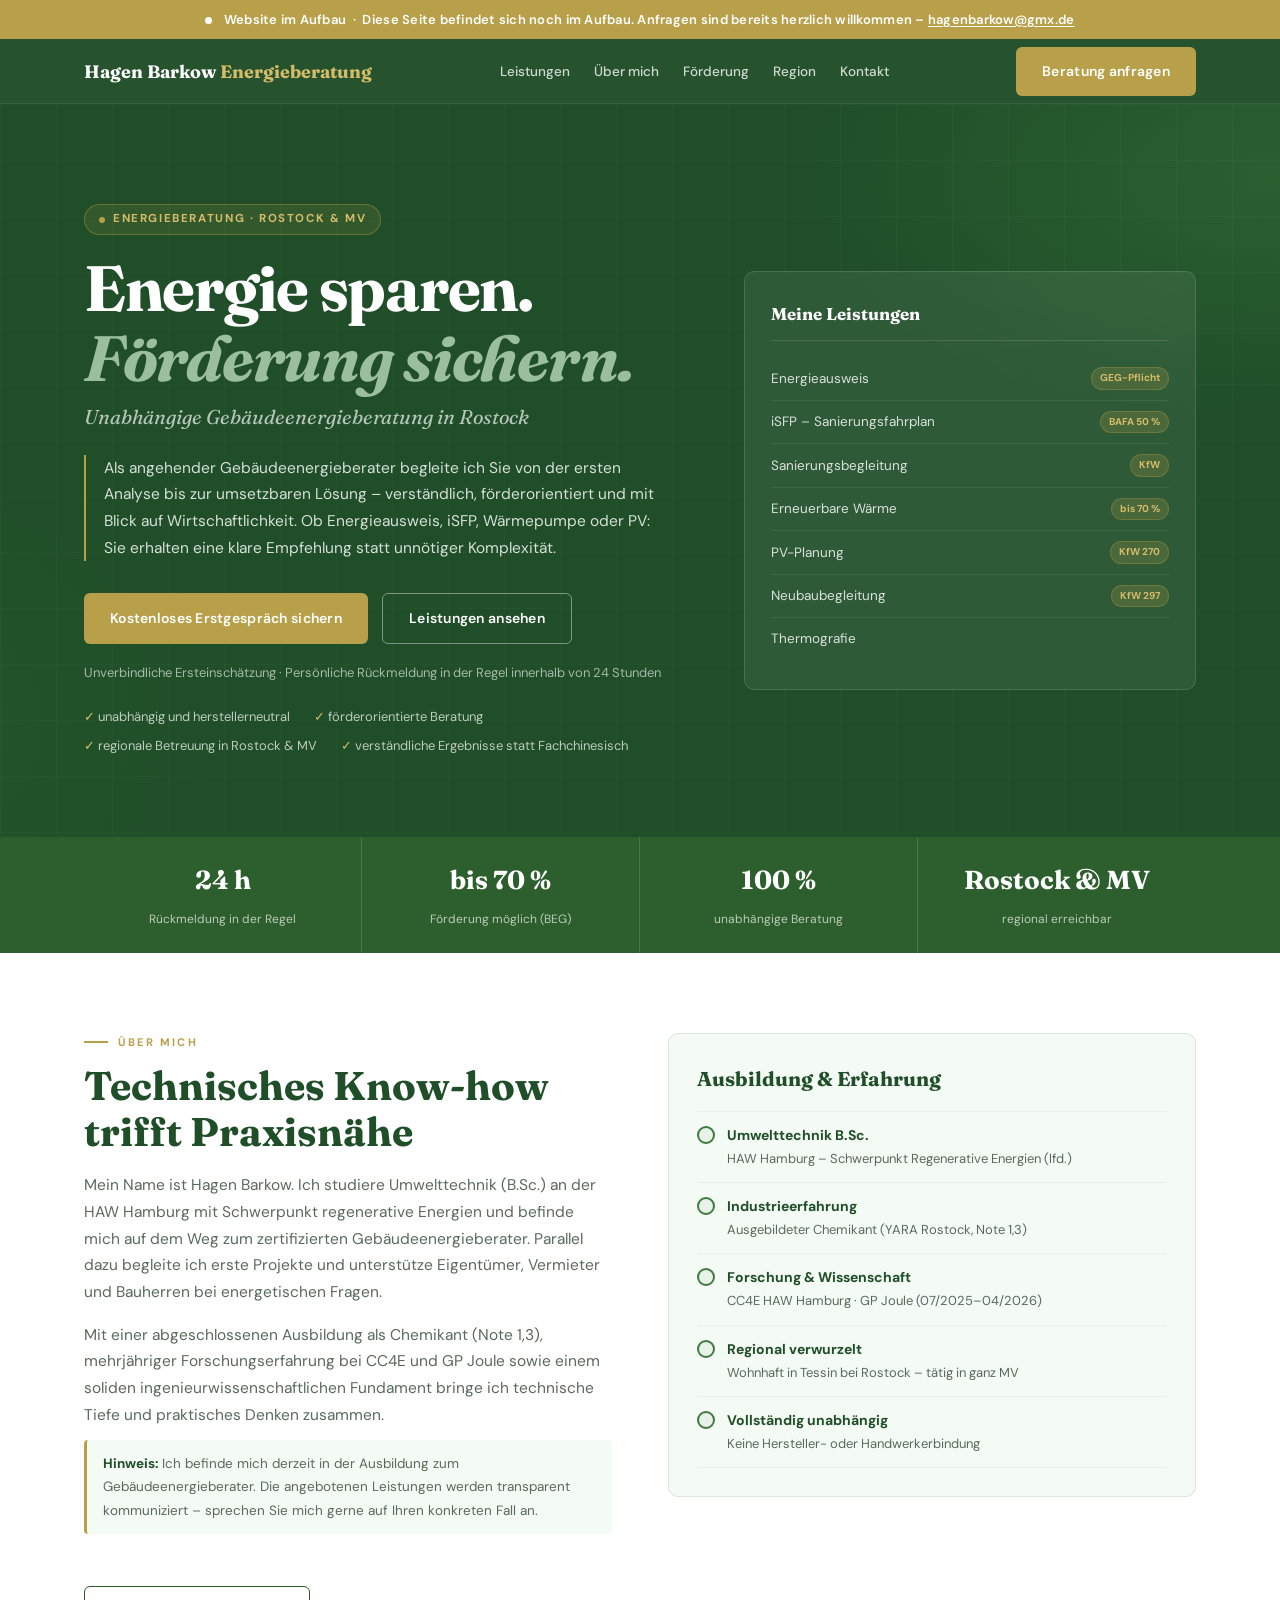
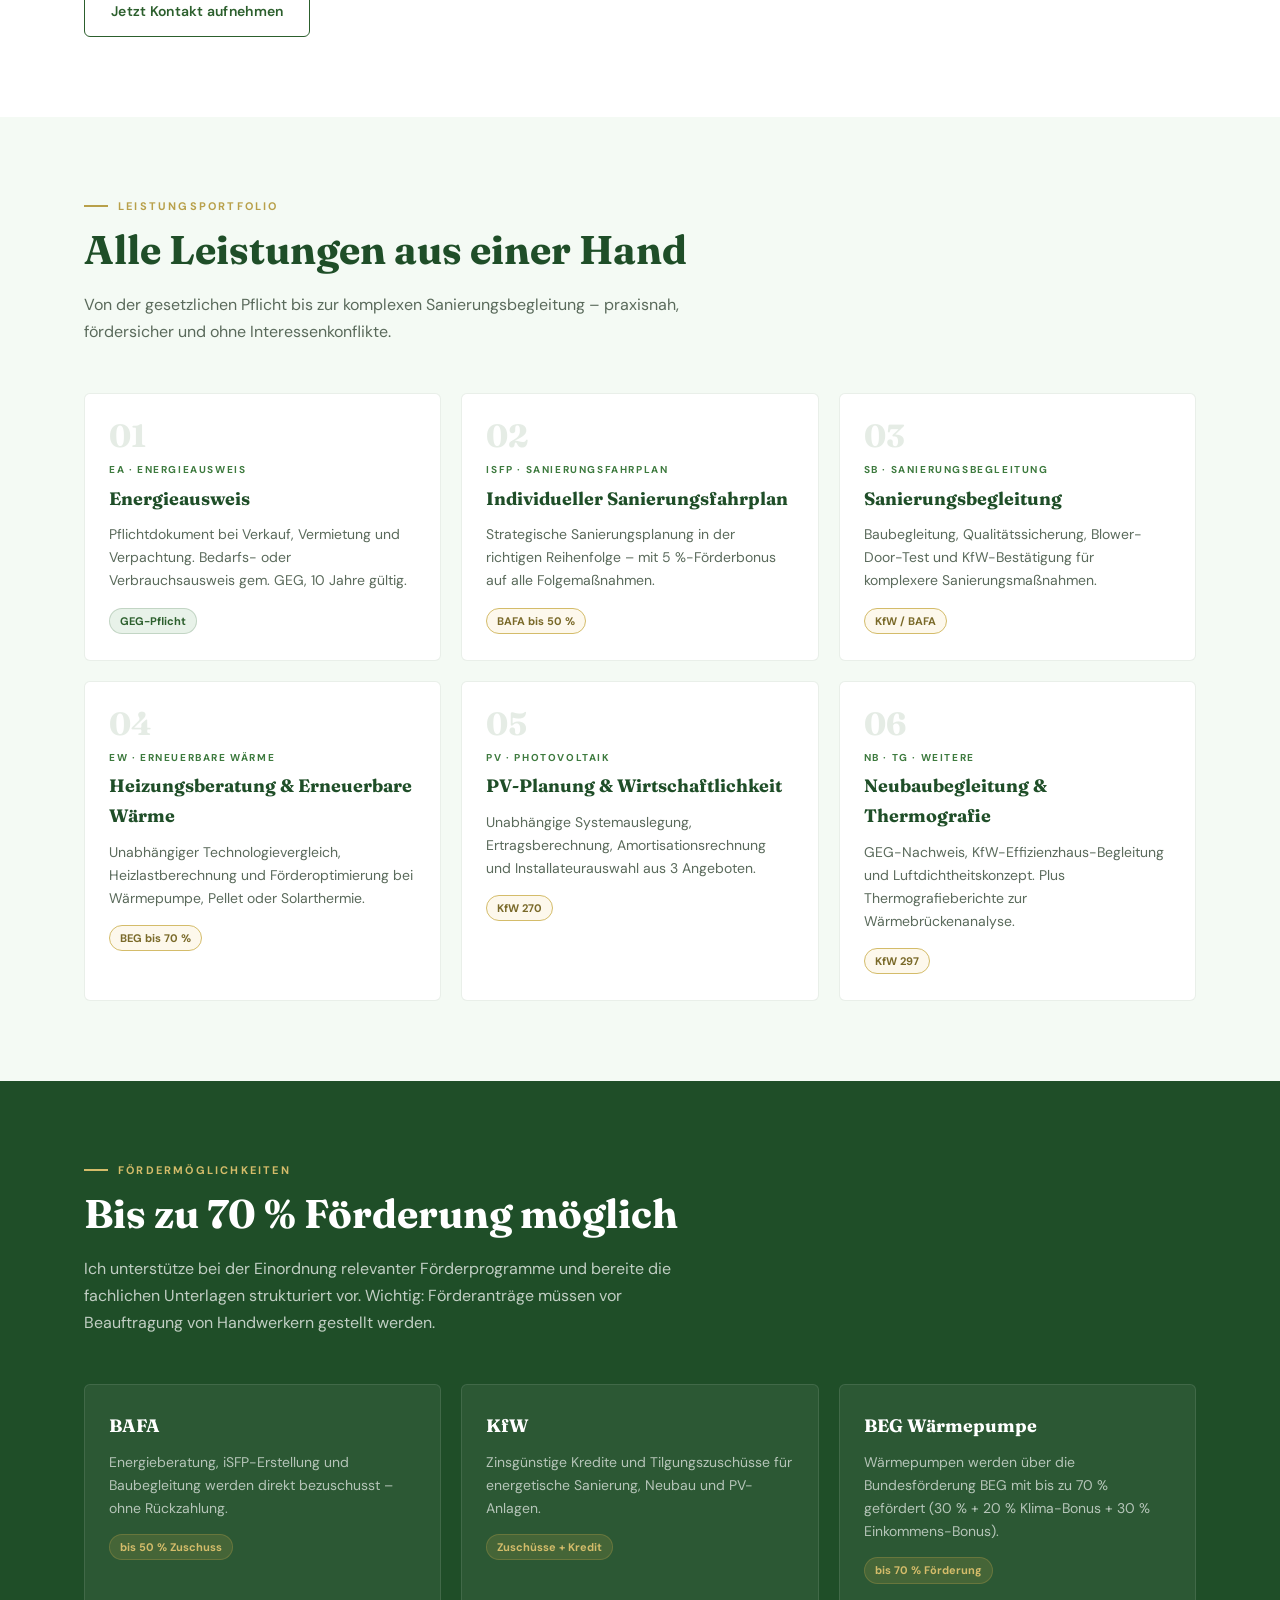
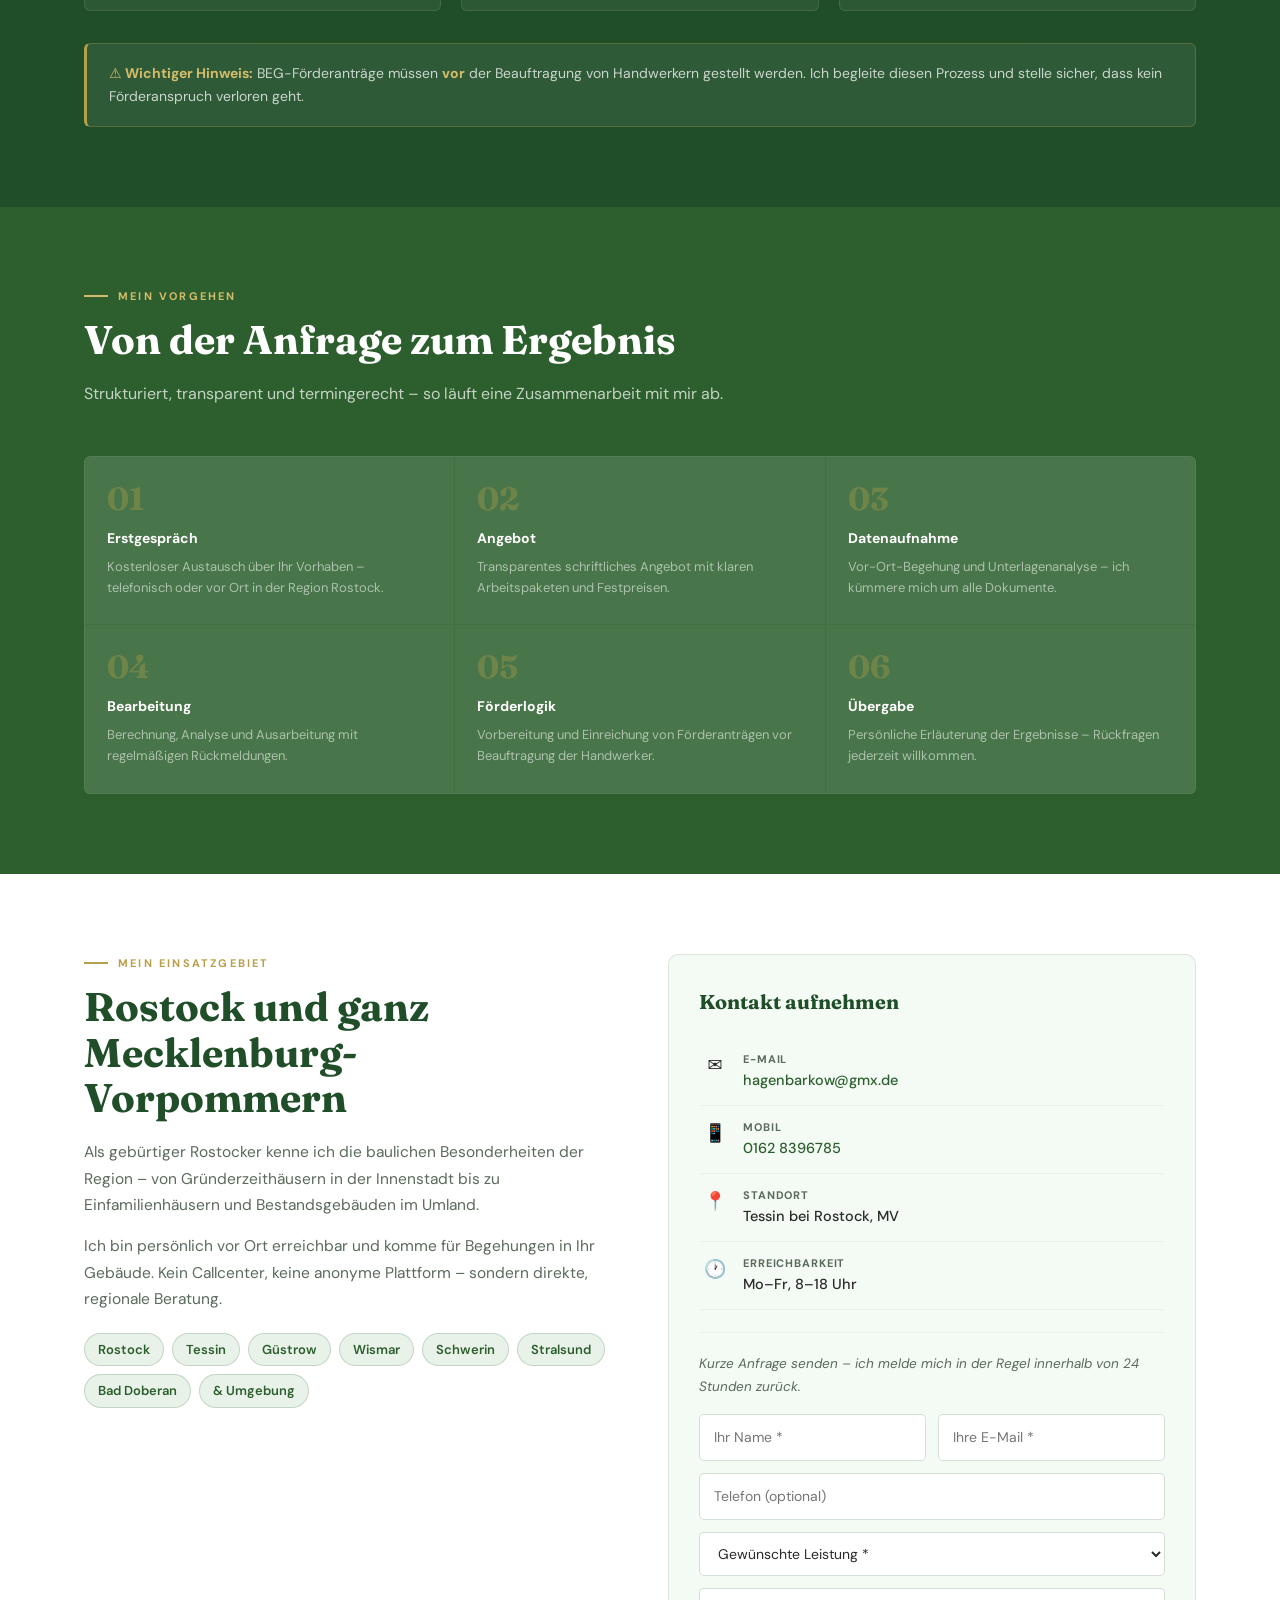
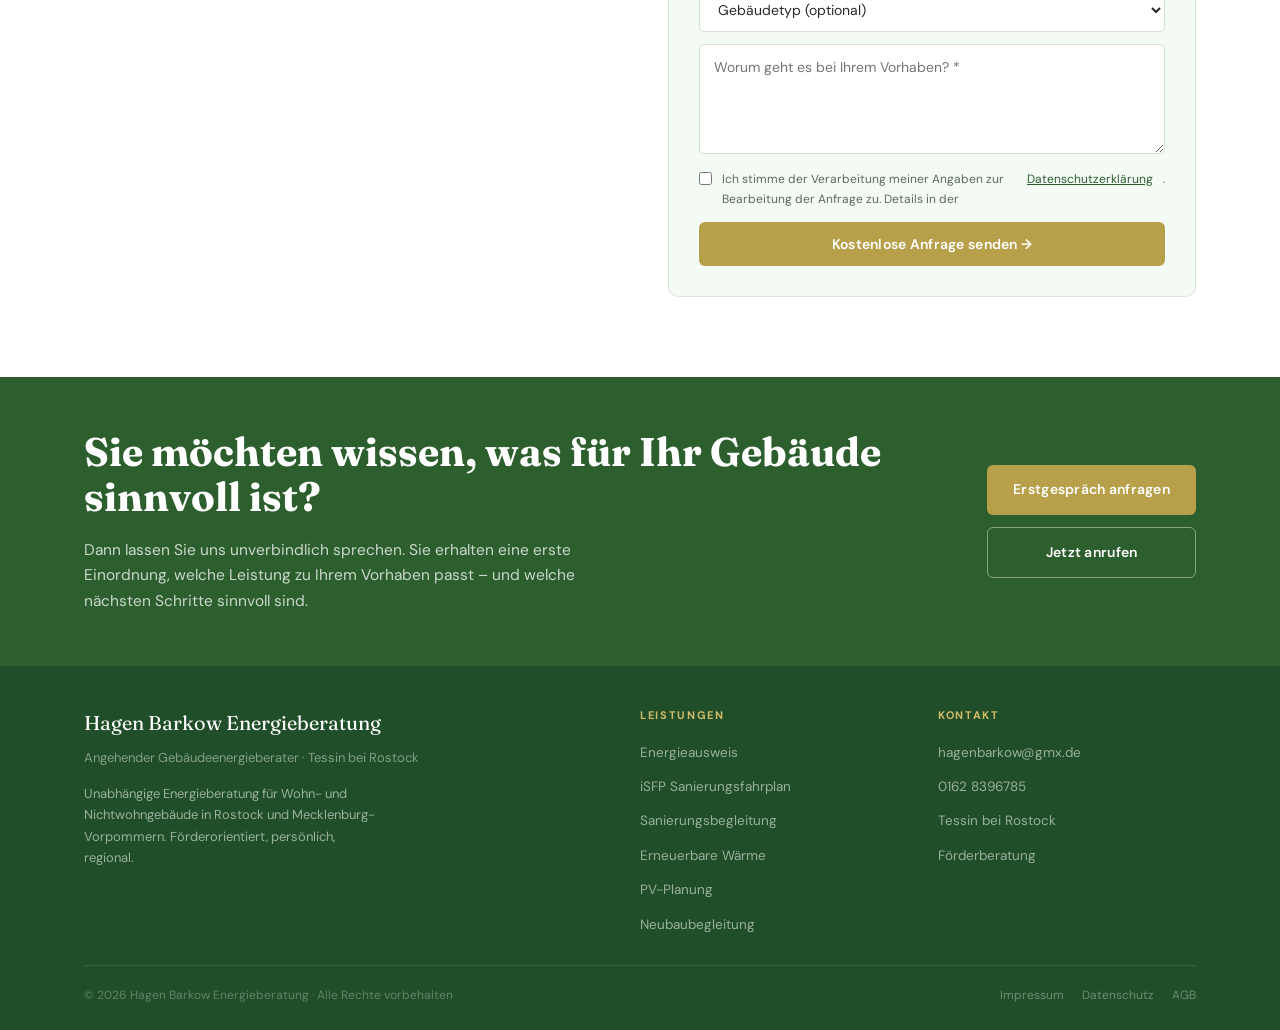
==== commit 0fc1461c: "Add files via upload" ====
--- a/index.html
+++ b/index.html
@@ -4,8 +4,8 @@
   <meta charset="UTF-8">
   <meta name="viewport" content="width=device-width, initial-scale=1.0">
   <title>Hagen Barkow Energieberatung – Gebäudeenergieberater Rostock</title>
-  <meta name="description" content="Hagen Barkow Energieberatung Rostock – unabhängige Gebäudeenergieberatung. Energieausweis, iSFP, Wärmepumpe, PV-Planung und Sanierungsbegleitung.">
-  <meta name="keywords" content="Energieberater Rostock, iSFP Rostock, Energieausweis Rostock, Wärmepumpe Beratung Rostock, PV Planung Rostock, Sanierungsbegleitung Rostock">
+  <meta name="description" content="Hagen Barkow – angehender Gebäudeenergieberater aus Rostock. Energieausweis, iSFP, Wärmepumpe, PV-Planung und Sanierungsbegleitung. Unabhängig & förderorientiert.">
+  <meta name="keywords" content="Energieberater Rostock, iSFP Rostock, Energieausweis Rostock, Wärmepumpe Beratung, PV Planung Rostock, Sanierungsbegleitung MV">
   <meta name="author" content="Hagen Barkow Energieberatung">
   <meta property="og:title" content="Hagen Barkow Energieberatung – Rostock">
   <meta property="og:description" content="Unabhängige Gebäudeenergieberatung in Rostock. Energieausweis, iSFP, Wärmepumpe, PV und Sanierungsbegleitung.">
@@ -18,10 +18,12 @@
     "@context": "https://schema.org",
     "@type": "LocalBusiness",
     "name": "Hagen Barkow Energieberatung",
-    "description": "Unabhängige Gebäudeenergieberatung in Rostock. Energieausweis, iSFP, Wärmepumpe, PV-Planung und Sanierungsbegleitung.",
+    "description": "Angehender Gebäudeenergieberater in Rostock. Energieausweis, iSFP, Wärmepumpe, PV-Planung und Sanierungsbegleitung.",
     "address": {
       "@type": "PostalAddress",
-      "addressLocality": "Rostock",
+      "streetAddress": "Lange Straße 14",
+      "postalCode": "18195",
+      "addressLocality": "Tessin",
       "addressRegion": "Mecklenburg-Vorpommern",
       "addressCountry": "DE"
     },
@@ -32,6 +34,15 @@
   </script>
 </head>
 <body>
+
+  <!-- ── In-Aufbau-Banner ── -->
+  <div class="site-banner">
+    <span class="banner-dot"></span>
+    Website im Aufbau &nbsp;·&nbsp; Diese Seite befindet sich noch im Aufbau. Anfragen sind bereits herzlich willkommen –
+    <a href="mailto:hagenbarkow@gmx.de">hagenbarkow@gmx.de</a>
+  </div>
+
+  <!-- ── Navigation ── -->
   <nav id="navbar">
     <div class="container nav-inner">
       <a href="#" class="nav-logo">Hagen Barkow <span>Energieberatung</span></a>
@@ -43,20 +54,23 @@
         <li><a href="#kontakt">Kontakt</a></li>
       </ul>
       <a href="#kontakt" class="btn btn-primary nav-cta">Beratung anfragen</a>
-      <div class="hamburger" onclick="toggleMenu()"><span></span><span></span><span></span></div>
+      <div class="hamburger" onclick="toggleMenu()">
+        <span></span><span></span><span></span>
+      </div>
     </div>
   </nav>
 
+  <!-- ── Hero ── -->
   <section class="hero" id="home">
     <div class="hero-bg"></div>
     <div class="hero-grid"></div>
     <div class="container hero-inner">
       <div class="hero-content">
-        <div class="hero-tag">Energieberater Rostock</div>
+        <div class="hero-tag">Energieberatung · Rostock & MV</div>
         <h1>Energie sparen.<br><em>Förderung sichern.</em></h1>
         <p class="hero-sub">Unabhängige Gebäudeenergieberatung in Rostock</p>
         <p class="hero-desc">
-          Als unabhängiger Gebäudeenergieberater begleite ich Sie von der ersten Analyse bis zur umsetzbaren Lösung – verständlich, förderorientiert und mit Blick auf Wirtschaftlichkeit. Ob Energieausweis, iSFP, Wärmepumpe oder PV: Sie erhalten eine klare Empfehlung statt unnötiger Komplexität.
+          Als angehender Gebäudeenergieberater begleite ich Sie von der ersten Analyse bis zur umsetzbaren Lösung – verständlich, förderorientiert und mit Blick auf Wirtschaftlichkeit. Ob Energieausweis, iSFP, Wärmepumpe oder PV: Sie erhalten eine klare Empfehlung statt unnötiger Komplexität.
         </p>
         <div class="hero-actions">
           <a href="#kontakt" class="btn btn-primary">Kostenloses Erstgespräch sichern</a>
@@ -64,164 +78,303 @@
         </div>
         <p class="hero-note">Unverbindliche Ersteinschätzung · Persönliche Rückmeldung in der Regel innerhalb von 24 Stunden</p>
         <div class="hero-trust">
-          <div>✔ unabhängig und herstellerneutral</div>
-          <div>✔ förderorientierte Beratung</div>
-          <div>✔ regionale Betreuung in Rostock & MV</div>
-          <div>✔ verständliche Ergebnisse statt Fachchinesisch</div>
+          <div>unabhängig und herstellerneutral</div>
+          <div>förderorientierte Beratung</div>
+          <div>regionale Betreuung in Rostock & MV</div>
+          <div>verständliche Ergebnisse statt Fachchinesisch</div>
         </div>
       </div>
       <div class="hero-card">
         <h3>Meine Leistungen</h3>
         <ul class="service-list">
-          <li>Energieausweis</li>
-          <li>iSFP</li>
-          <li>Sanierungsbegleitung</li>
-          <li>Erneuerbare Wärme</li>
-          <li>PV-Planung</li>
-          <li>Neubaubegleitung</li>
+          <li>Energieausweis <span class="svc-tag">GEG-Pflicht</span></li>
+          <li>iSFP – Sanierungsfahrplan <span class="svc-tag">BAFA 50 %</span></li>
+          <li>Sanierungsbegleitung <span class="svc-tag">KfW</span></li>
+          <li>Erneuerbare Wärme <span class="svc-tag">bis 70 %</span></li>
+          <li>PV-Planung <span class="svc-tag">KfW 270</span></li>
+          <li>Neubaubegleitung <span class="svc-tag">KfW 297</span></li>
           <li>Thermografie</li>
         </ul>
       </div>
     </div>
   </section>
 
+  <!-- ── Stats ── -->
   <div class="stats-bar">
     <div class="container stats-inner">
-      <div><strong>24h</strong><span>Rückmeldung in der Regel</span></div>
-      <div><strong>bis zu 70%</strong><span>Förderung möglich</span></div>
-      <div><strong>100%</strong><span>unabhängige Beratung</span></div>
-      <div><strong>Rostock</strong><span>regional erreichbar</span></div>
+      <div><strong>24 h</strong><span>Rückmeldung in der Regel</span></div>
+      <div><strong>bis 70 %</strong><span>Förderung möglich (BEG)</span></div>
+      <div><strong>100 %</strong><span>unabhängige Beratung</span></div>
+      <div><strong>Rostock & MV</strong><span>regional erreichbar</span></div>
     </div>
   </div>
 
+  <!-- ── Über mich ── -->
   <section class="section" id="ueber-mich">
     <div class="container two-col">
-      <div>
+      <div class="about-text">
         <div class="eyebrow">Über mich</div>
         <h2>Technisches Know-how trifft Praxisnähe</h2>
-        <p>Mein Name ist Hagen Barkow. Ich begleite Eigentümer, Vermieter und Bauherren auf dem Weg zu einem energieeffizienten, förderfähigen Gebäude – unabhängig, persönlich und mit einem klaren Blick auf Wirtschaftlichkeit.</p>
-        <p>Mit einer Ausbildung als Chemikant, einem Studium der Umwelttechnik an der HAW Hamburg mit Schwerpunkt regenerative Energien und mehrjähriger Forschungserfahrung bringe ich technische Tiefe und energiewirtschaftliches Verständnis zusammen.</p>
-        <a href="#kontakt" class="btn btn-outline">Jetzt Kontakt aufnehmen</a>
-      </div>
-      <div class="box">
-        <ul class="checklist">
-          <li>Umwelttechnik B.Sc.</li>
-          <li>Industrieerfahrung</li>
-          <li>Forschung & Wissenschaft</li>
-          <li>Regional verwurzelt</li>
-          <li>Vollständig unabhängig</li>
-        </ul>
-      </div>
-    </div>
-  </section>
-
+        <p>Mein Name ist Hagen Barkow. Ich studiere Umwelttechnik (B.Sc.) an der HAW Hamburg mit Schwerpunkt regenerative Energien und befinde mich auf dem Weg zum zertifizierten Gebäudeenergieberater. Parallel dazu begleite ich erste Projekte und unterstütze Eigentümer, Vermieter und Bauherren bei energetischen Fragen.</p>
+        <p>Mit einer abgeschlossenen Ausbildung als Chemikant (Note 1,3), mehrjähriger Forschungserfahrung bei CC4E und GP Joule sowie einem soliden ingenieurwissenschaftlichen Fundament bringe ich technische Tiefe und praktisches Denken zusammen.</p>
+        <p style="font-size:13.5px;color:var(--mid);background:var(--gp);padding:12px 16px;border-left:3px solid var(--gold);border-radius:4px;margin-top:-4px">
+          <strong style="color:var(--gd)">Hinweis:</strong> Ich befinde mich derzeit in der Ausbildung zum Gebäudeenergieberater. Die angebotenen Leistungen werden transparent kommuniziert – sprechen Sie mich gerne auf Ihren konkreten Fall an.
+        </p>
+        <a href="#kontakt" class="btn btn-outline" style="margin-top:24px">Jetzt Kontakt aufnehmen</a>
+      </div>
+      <div>
+        <div class="box">
+          <h3>Ausbildung & Erfahrung</h3>
+          <ul class="checklist">
+            <li>
+              <div><strong>Umwelttechnik B.Sc.</strong><span>HAW Hamburg – Schwerpunkt Regenerative Energien (lfd.)</span></div>
+            </li>
+            <li>
+              <div><strong>Industrieerfahrung</strong><span>Ausgebildeter Chemikant (YARA Rostock, Note 1,3)</span></div>
+            </li>
+            <li>
+              <div><strong>Forschung & Wissenschaft</strong><span>CC4E HAW Hamburg · GP Joule (07/2025–04/2026)</span></div>
+            </li>
+            <li>
+              <div><strong>Regional verwurzelt</strong><span>Wohnhaft in Tessin bei Rostock – tätig in ganz MV</span></div>
+            </li>
+            <li>
+              <div><strong>Vollständig unabhängig</strong><span>Keine Hersteller- oder Handwerkerbindung</span></div>
+            </li>
+          </ul>
+        </div>
+      </div>
+    </div>
+  </section>
+
+  <!-- ── Leistungen ── -->
   <section class="section alt" id="leistungen">
     <div class="container">
       <div class="eyebrow">Leistungsportfolio</div>
       <h2>Alle Leistungen aus einer Hand</h2>
       <p class="section-intro">Von der gesetzlichen Pflicht bis zur komplexen Sanierungsbegleitung – praxisnah, fördersicher und ohne Interessenkonflikte.</p>
       <div class="cards">
-        <div class="card">
+
+        <div class="card">
+          <div class="card-num">01</div>
+          <div class="card-kuerzel">EA · Energieausweis</div>
           <h3>Energieausweis</h3>
-          <p>Pflichtdokument bei Verkauf, Vermietung und Verpachtung. Schnell, verständlich und gesetzeskonform aufbereitet.</p>
-        </div>
-        <div class="card">
-          <h3>iSFP</h3>
-          <p>Die richtige Leistung, wenn Sie Ihr Gebäude sinnvoll und förderfähig Schritt für Schritt modernisieren möchten.</p>
-        </div>
-        <div class="card">
+          <p>Pflichtdokument bei Verkauf, Vermietung und Verpachtung. Bedarfs- oder Verbrauchsausweis gem. GEG, 10 Jahre gültig.</p>
+          <span class="card-badge">GEG-Pflicht</span>
+        </div>
+
+        <div class="card">
+          <div class="card-num">02</div>
+          <div class="card-kuerzel">iSFP · Sanierungsfahrplan</div>
+          <h3>Individueller Sanierungsfahrplan</h3>
+          <p>Strategische Sanierungsplanung in der richtigen Reihenfolge – mit 5 %-Förderbonus auf alle Folgemaßnahmen.</p>
+          <span class="card-badge gold">BAFA bis 50 %</span>
+        </div>
+
+        <div class="card">
+          <div class="card-num">03</div>
+          <div class="card-kuerzel">SB · Sanierungsbegleitung</div>
           <h3>Sanierungsbegleitung</h3>
-          <p>Baubegleitung, Qualitätssicherung, Thermografie und förderrelevante Nachweise für komplexere Maßnahmen.</p>
-        </div>
-        <div class="card">
-          <h3>Erneuerbare Wärme</h3>
-          <p>Besonders sinnvoll, wenn ein Heizungstausch ansteht und Sie Förderquote, Technik und Betriebskosten sauber abwägen möchten.</p>
-        </div>
-        <div class="card">
-          <h3>PV-Planung</h3>
-          <p>Systemauslegung, Ertragsberechnung, Wirtschaftlichkeit und Speicherbetrachtung für fundierte Entscheidungen.</p>
-        </div>
-        <div class="card">
-          <h3>Neubaubegleitung</h3>
-          <p>GEG-Nachweis, Effizienzhaus-Begleitung und strukturierte Abstimmung im Neubau.</p>
-        </div>
-      </div>
-    </div>
-  </section>
-
+          <p>Baubegleitung, Qualitätssicherung, Blower-Door-Test und KfW-Bestätigung für komplexere Sanierungsmaßnahmen.</p>
+          <span class="card-badge gold">KfW / BAFA</span>
+        </div>
+
+        <div class="card">
+          <div class="card-num">04</div>
+          <div class="card-kuerzel">EW · Erneuerbare Wärme</div>
+          <h3>Heizungsberatung & Erneuerbare Wärme</h3>
+          <p>Unabhängiger Technologievergleich, Heizlastberechnung und Förderoptimierung bei Wärmepumpe, Pellet oder Solarthermie.</p>
+          <span class="card-badge gold">BEG bis 70 %</span>
+        </div>
+
+        <div class="card">
+          <div class="card-num">05</div>
+          <div class="card-kuerzel">PV · Photovoltaik</div>
+          <h3>PV-Planung & Wirtschaftlichkeit</h3>
+          <p>Unabhängige Systemauslegung, Ertragsberechnung, Amortisationsrechnung und Installateurauswahl aus 3 Angeboten.</p>
+          <span class="card-badge gold">KfW 270</span>
+        </div>
+
+        <div class="card">
+          <div class="card-num">06</div>
+          <div class="card-kuerzel">NB · TG · Weitere</div>
+          <h3>Neubaubegleitung & Thermografie</h3>
+          <p>GEG-Nachweis, KfW-Effizienzhaus-Begleitung und Luftdichtheitskonzept. Plus Thermografieberichte zur Wärmebrückenanalyse.</p>
+          <span class="card-badge gold">KfW 297</span>
+        </div>
+
+      </div>
+    </div>
+  </section>
+
+  <!-- ── Förderung ── -->
   <section class="section dark" id="foerderung">
     <div class="container">
       <div class="eyebrow light">Fördermöglichkeiten</div>
       <h2>Bis zu 70 % Förderung möglich</h2>
-      <p class="section-intro light-text">Ich unterstütze bei der Einordnung relevanter Förderprogramme und bereite die fachlichen Unterlagen strukturiert vor.</p>
-      <div class="cards three">
-        <div class="card darkcard">
+      <p class="section-intro light-text">Ich unterstütze bei der Einordnung relevanter Förderprogramme und bereite die fachlichen Unterlagen strukturiert vor. Wichtig: Förderanträge müssen vor Beauftragung von Handwerkern gestellt werden.</p>
+      <div class="cards">
+        <div class="darkcard">
           <h3>BAFA</h3>
-          <p>Energieberatung, iSFP-Erstellung, Baubegleitung und ausgewählte Maßnahmen im Rahmen der BEG.</p>
-        </div>
-        <div class="card darkcard">
+          <p>Energieberatung, iSFP-Erstellung und Baubegleitung werden direkt bezuschusst – ohne Rückzahlung.</p>
+          <span class="foerder-rate">bis 50 % Zuschuss</span>
+        </div>
+        <div class="darkcard">
           <h3>KfW</h3>
-          <p>Kreditprogramme und Tilgungszuschüsse für Sanierung, Neubau und ergänzende Maßnahmen.</p>
-        </div>
-        <div class="card darkcard">
-          <h3>BEG</h3>
-          <p>Je nach Ausgangssituation und Maßnahme sind hohe Förderquoten im Bereich erneuerbarer Wärme möglich.</p>
-        </div>
-      </div>
-    </div>
-  </section>
-
+          <p>Zinsgünstige Kredite und Tilgungszuschüsse für energetische Sanierung, Neubau und PV-Anlagen.</p>
+          <span class="foerder-rate">Zuschüsse + Kredit</span>
+        </div>
+        <div class="darkcard">
+          <h3>BEG Wärmepumpe</h3>
+          <p>Wärmepumpen werden über die Bundesförderung BEG mit bis zu 70 % gefördert (30 % + 20 % Klima-Bonus + 30 % Einkommens-Bonus).</p>
+          <span class="foerder-rate">bis 70 % Förderung</span>
+        </div>
+      </div>
+      <div class="foerder-note">
+        <strong>⚠ Wichtiger Hinweis:</strong> BEG-Förderanträge müssen <strong>vor</strong> der Beauftragung von Handwerkern gestellt werden. Ich begleite diesen Prozess und stelle sicher, dass kein Förderanspruch verloren geht.
+      </div>
+    </div>
+  </section>
+
+  <!-- ── Mein Vorgehen ── -->
+  <section class="section dark" id="vorgehen" style="background:var(--gm)">
+    <div class="container">
+      <div class="eyebrow light">Mein Vorgehen</div>
+      <h2>Von der Anfrage zum Ergebnis</h2>
+      <p class="section-intro light-text">Strukturiert, transparent und termingerecht – so läuft eine Zusammenarbeit mit mir ab.</p>
+      <div class="process-grid">
+        <div class="process-step">
+          <div class="step-num">01</div>
+          <div class="step-title">Erstgespräch</div>
+          <p class="step-text">Kostenloser Austausch über Ihr Vorhaben – telefonisch oder vor Ort in der Region Rostock.</p>
+        </div>
+        <div class="process-step">
+          <div class="step-num">02</div>
+          <div class="step-title">Angebot</div>
+          <p class="step-text">Transparentes schriftliches Angebot mit klaren Arbeitspaketen und Festpreisen.</p>
+        </div>
+        <div class="process-step">
+          <div class="step-num">03</div>
+          <div class="step-title">Datenaufnahme</div>
+          <p class="step-text">Vor-Ort-Begehung und Unterlagenanalyse – ich kümmere mich um alle Dokumente.</p>
+        </div>
+        <div class="process-step">
+          <div class="step-num">04</div>
+          <div class="step-title">Bearbeitung</div>
+          <p class="step-text">Berechnung, Analyse und Ausarbeitung mit regelmäßigen Rückmeldungen.</p>
+        </div>
+        <div class="process-step">
+          <div class="step-num">05</div>
+          <div class="step-title">Förderlogik</div>
+          <p class="step-text">Vorbereitung und Einreichung von Förderanträgen vor Beauftragung der Handwerker.</p>
+        </div>
+        <div class="process-step">
+          <div class="step-num">06</div>
+          <div class="step-title">Übergabe</div>
+          <p class="step-text">Persönliche Erläuterung der Ergebnisse – Rückfragen jederzeit willkommen.</p>
+        </div>
+      </div>
+    </div>
+  </section>
+
+  <!-- ── Region & Kontakt ── -->
   <section class="section" id="region">
     <div class="container two-col">
       <div>
         <div class="eyebrow">Mein Einsatzgebiet</div>
         <h2>Rostock und ganz Mecklenburg-Vorpommern</h2>
-        <p>Als gebürtiger Rostocker kenne ich die baulichen Besonderheiten der Region – von Gründerzeithäusern in der Innenstadt bis zu Einfamilienhäusern und Bestandsgebäuden im Umland.</p>
-        <p>Ich bin persönlich vor Ort erreichbar und komme für Begehungen in Ihr Gebäude. Kein Callcenter, keine anonyme Plattform – sondern direkte, regionale Beratung.</p>
-      </div>
-      <div class="box" id="kontakt">
+        <p style="color:var(--mid);font-size:15.5px;line-height:1.72;margin-bottom:14px">Als gebürtiger Rostocker kenne ich die baulichen Besonderheiten der Region – von Gründerzeithäusern in der Innenstadt bis zu Einfamilienhäusern und Bestandsgebäuden im Umland.</p>
+        <p style="color:var(--mid);font-size:15.5px;line-height:1.72;margin-bottom:20px">Ich bin persönlich vor Ort erreichbar und komme für Begehungen in Ihr Gebäude. Kein Callcenter, keine anonyme Plattform – sondern direkte, regionale Beratung.</p>
+        <div class="region-tags">
+          <span class="region-tag">Rostock</span>
+          <span class="region-tag">Tessin</span>
+          <span class="region-tag">Güstrow</span>
+          <span class="region-tag">Wismar</span>
+          <span class="region-tag">Schwerin</span>
+          <span class="region-tag">Stralsund</span>
+          <span class="region-tag">Bad Doberan</span>
+          <span class="region-tag">& Umgebung</span>
+        </div>
+      </div>
+
+      <div class="contact-box" id="kontakt">
         <h3>Kontakt aufnehmen</h3>
-        <p><strong>E-Mail:</strong> <a href="mailto:hagenbarkow@gmx.de">hagenbarkow@gmx.de</a></p>
-        <p><strong>Mobil:</strong> <a href="tel:+491628396785">0162 8396785</a></p>
-        <p><strong>Standort:</strong> Rostock, Mecklenburg-Vorpommern</p>
-        <p class="contact-lead">Kurze Anfrage senden – ich melde mich in der Regel innerhalb von 24 Stunden zurück.</p>
-
-        <form class="contact-form" action="https://formspree.io/f/DEINE_FORM_ID" method="POST">
-          <input type="text" name="name" placeholder="Ihr Name *" required>
-          <input type="email" name="email" placeholder="Ihre E-Mail *" required>
-          <input type="text" name="telefon" placeholder="Telefon (optional)">
-          <select name="leistung" required>
-            <option value="">Gewünschte Leistung *</option>
-            <option>Energieausweis</option>
-            <option>iSFP</option>
-            <option>Sanierungsbegleitung</option>
-            <option>Erneuerbare Wärme</option>
-            <option>PV-Planung</option>
-            <option>Neubaubegleitung</option>
-          </select>
-          <select name="gebaeude">
-            <option value="">Gebäudetyp</option>
-            <option>Einfamilienhaus</option>
-            <option>Mehrfamilienhaus</option>
-            <option>Wohnung</option>
-            <option>Gewerbe</option>
-          </select>
-          <textarea name="nachricht" placeholder="Worum geht es bei Ihrem Vorhaben? *" required></textarea>
-          <input type="text" name="_gotcha" style="display:none">
-          <input type="hidden" name="_subject" value="Neue Anfrage über HBE-Website">
-          <input type="hidden" name="_redirect" value="https://hbe-energieberatung.github.io/hbe-energieberatung/danke.html">
-          <label class="consent"><input type="checkbox" required> Ich stimme der Verarbeitung meiner Angaben zur Bearbeitung der Anfrage zu. Details in der <a href="datenschutz.html">Datenschutzerklärung</a>.</label>
-          <button type="submit" class="btn btn-primary">Kostenlose Anfrage senden</button>
-        </form>
-      </div>
-    </div>
-  </section>
-
+        <div class="contact-row">
+          <div class="contact-icon">✉</div>
+          <div>
+            <div class="contact-label">E-Mail</div>
+            <div class="contact-val"><a href="mailto:hagenbarkow@gmx.de">hagenbarkow@gmx.de</a></div>
+          </div>
+        </div>
+        <div class="contact-row">
+          <div class="contact-icon">📱</div>
+          <div>
+            <div class="contact-label">Mobil</div>
+            <div class="contact-val"><a href="tel:+491628396785">0162 8396785</a></div>
+          </div>
+        </div>
+        <div class="contact-row">
+          <div class="contact-icon">📍</div>
+          <div>
+            <div class="contact-label">Standort</div>
+            <div class="contact-val">Tessin bei Rostock, MV</div>
+          </div>
+        </div>
+        <div class="contact-row">
+          <div class="contact-icon">🕐</div>
+          <div>
+            <div class="contact-label">Erreichbarkeit</div>
+            <div class="contact-val">Mo–Fr, 8–18 Uhr</div>
+          </div>
+        </div>
+
+        <div class="contact-form-wrap">
+          <p class="contact-lead">Kurze Anfrage senden – ich melde mich in der Regel innerhalb von 24 Stunden zurück.</p>
+          <form class="contact-form" action="https://formspree.io/f/DEINE_FORM_ID" method="POST">
+            <div class="form-row">
+              <input type="text" name="name" placeholder="Ihr Name *" required>
+              <input type="email" name="email" placeholder="Ihre E-Mail *" required>
+            </div>
+            <input type="tel" name="telefon" placeholder="Telefon (optional)">
+            <select name="leistung" required>
+              <option value="">Gewünschte Leistung *</option>
+              <option>Energieausweis</option>
+              <option>iSFP – Sanierungsfahrplan</option>
+              <option>Sanierungsbegleitung</option>
+              <option>Erneuerbare Wärme / Heizungsberatung</option>
+              <option>PV-Planung</option>
+              <option>Neubaubegleitung</option>
+              <option>Thermografie</option>
+              <option>Ich bin mir noch nicht sicher</option>
+            </select>
+            <select name="gebaeude">
+              <option value="">Gebäudetyp (optional)</option>
+              <option>Einfamilienhaus</option>
+              <option>Mehrfamilienhaus</option>
+              <option>Wohnung</option>
+              <option>Gewerbe / Sonstiges</option>
+            </select>
+            <textarea name="nachricht" placeholder="Worum geht es bei Ihrem Vorhaben? *" required></textarea>
+            <input type="text" name="_gotcha" style="display:none">
+            <input type="hidden" name="_subject" value="Neue Anfrage über HBE-Website">
+            <input type="hidden" name="_redirect" value="danke.html">
+            <label class="consent">
+              <input type="checkbox" required>
+              Ich stimme der Verarbeitung meiner Angaben zur Bearbeitung der Anfrage zu. Details in der <a href="datenschutz.html">Datenschutzerklärung</a>.
+            </label>
+            <button type="submit" class="btn btn-primary" style="width:100%;justify-content:center">Kostenlose Anfrage senden →</button>
+          </form>
+        </div>
+      </div>
+    </div>
+  </section>
+
+  <!-- ── CTA ── -->
   <section class="section-sm cta-bg">
     <div class="container cta-inner">
       <div>
-        <h2>Sie möchten wissen, was für Ihr Gebäude wirklich sinnvoll ist?</h2>
-        <p>Dann lassen Sie uns unverbindlich sprechen. Sie erhalten eine erste Einordnung, welche Leistung zu Ihrem Vorhaben passt und welche nächsten Schritte sinnvoll sind.</p>
+        <h2>Sie möchten wissen, was für Ihr Gebäude sinnvoll ist?</h2>
+        <p>Dann lassen Sie uns unverbindlich sprechen. Sie erhalten eine erste Einordnung, welche Leistung zu Ihrem Vorhaben passt – und welche nächsten Schritte sinnvoll sind.</p>
       </div>
       <div class="cta-buttons">
         <a href="#kontakt" class="btn btn-primary">Erstgespräch anfragen</a>
@@ -230,32 +383,72 @@
     </div>
   </section>
 
+  <!-- ── Footer ── -->
   <footer>
-    <div class="container footer">
-      <div>
-        <div class="footer-title">Hagen Barkow Energieberatung</div>
-        <div>Unabhängige Energieberatung für Wohn- und Nichtwohngebäude in Rostock und Mecklenburg-Vorpommern.</div>
-      </div>
-      <div class="footer-links">
-        <a href="impressum.html">Impressum</a>
-        <a href="datenschutz.html">Datenschutz</a>
-        <a href="agb.html">AGB</a>
+    <div class="container">
+      <div class="footer-inner">
+        <div>
+          <div class="footer-name">Hagen Barkow Energieberatung</div>
+          <div class="footer-sub">Angehender Gebäudeenergieberater · Tessin bei Rostock</div>
+          <p class="footer-desc">Unabhängige Energieberatung für Wohn- und Nichtwohngebäude in Rostock und Mecklenburg-Vorpommern. Förderorientiert, persönlich, regional.</p>
+        </div>
+        <div>
+          <div class="footer-col-title">Leistungen</div>
+          <ul class="footer-links">
+            <li><a href="#leistungen">Energieausweis</a></li>
+            <li><a href="#leistungen">iSFP Sanierungsfahrplan</a></li>
+            <li><a href="#leistungen">Sanierungsbegleitung</a></li>
+            <li><a href="#leistungen">Erneuerbare Wärme</a></li>
+            <li><a href="#leistungen">PV-Planung</a></li>
+            <li><a href="#leistungen">Neubaubegleitung</a></li>
+          </ul>
+        </div>
+        <div>
+          <div class="footer-col-title">Kontakt</div>
+          <ul class="footer-links">
+            <li><a href="mailto:hagenbarkow@gmx.de">hagenbarkow@gmx.de</a></li>
+            <li><a href="tel:+491628396785">0162 8396785</a></li>
+            <li><a href="#region">Tessin bei Rostock</a></li>
+            <li><a href="#foerderung">Förderberatung</a></li>
+          </ul>
+        </div>
+      </div>
+      <div class="footer-bottom">
+        <div class="footer-copy">© 2026 Hagen Barkow Energieberatung · Alle Rechte vorbehalten</div>
+        <div class="footer-legal">
+          <a href="impressum.html">Impressum</a>
+          <a href="datenschutz.html">Datenschutz</a>
+          <a href="agb.html">AGB</a>
+        </div>
       </div>
     </div>
   </footer>
 
   <script>
+    // Nav scroll effect
     window.addEventListener('scroll', () => {
       document.getElementById('navbar').classList.toggle('scrolled', window.scrollY > 40);
     });
+
+    // Mobile menu
     function toggleMenu() {
-      const links = document.querySelector('.nav-links');
-      links.classList.toggle('mobile-open');
+      document.querySelector('.nav-links').classList.toggle('mobile-open');
     }
+
+    // Close mobile menu on link click
+    document.querySelectorAll('.nav-links a').forEach(a => {
+      a.addEventListener('click', () => {
+        document.querySelector('.nav-links').classList.remove('mobile-open');
+      });
+    });
+
+    // Smooth scroll
     document.querySelectorAll('a[href^="#"]').forEach(a => {
       a.addEventListener('click', e => {
+        const href = a.getAttribute('href');
+        if (href === '#') return;
         e.preventDefault();
-        const target = document.querySelector(a.getAttribute('href'));
+        const target = document.querySelector(href);
         if (target) target.scrollIntoView({ behavior: 'smooth', block: 'start' });
       });
     });
--- a/style.css
+++ b/style.css
@@ -1,16 +1,611 @@
-
-:root{--gd:#1F4E28;--gm:#2C5F2D;--gl:#E8F2E9;--gp:#F4FAF4;--gold:#B8A04A;--gray:#2A2A2A;--mid:#5A6A5B;--white:#fff;--serif:'Fraunces',Georgia,serif;--sans:'DM Sans',system-ui,sans-serif;--shadow:0 8px 28px rgba(31,78,40,.12);--max:1160px}
-*{box-sizing:border-box}html{scroll-behavior:smooth}body{margin:0;font-family:var(--sans);color:var(--gray);line-height:1.65;background:#fff}a{text-decoration:none;color:inherit}.container{max-width:var(--max);margin:0 auto;padding:0 24px}
-nav{position:fixed;top:0;left:0;right:0;background:rgba(31,78,40,.96);z-index:100;border-bottom:1px solid rgba(255,255,255,.08)}nav.scrolled{box-shadow:0 8px 24px rgba(0,0,0,.22)}
-.nav-inner{display:flex;align-items:center;justify-content:space-between;height:66px;gap:24px}.nav-logo{font-family:var(--serif);font-size:18px;font-weight:700;color:#fff}.nav-logo span{color:var(--gold)}.nav-links{display:flex;gap:24px;list-style:none}.nav-links a{font-size:14px;color:rgba(255,255,255,.8)}.nav-links a:hover{color:#fff}.nav-cta{white-space:nowrap}.hamburger{display:none;flex-direction:column;gap:4px;cursor:pointer}.hamburger span{width:22px;height:2px;background:#fff}
-.hero{padding:120px 0 80px;background:linear-gradient(135deg,var(--gd),var(--gm));color:#fff;position:relative;overflow:hidden}.hero-bg,.hero-grid{position:absolute;inset:0}.hero-bg{background:radial-gradient(ellipse 70% 60% at 100% 10%, rgba(61,122,62,.35) 0%, transparent 55%),radial-gradient(ellipse 40% 70% at -5% 85%, rgba(44,95,45,.35) 0%, transparent 55%)}.hero-grid{background-image:linear-gradient(rgba(255,255,255,.025) 1px, transparent 1px),linear-gradient(90deg, rgba(255,255,255,.025) 1px, transparent 1px);background-size:56px 56px}
-.hero-inner{position:relative;display:grid;grid-template-columns:1.2fr .8fr;gap:48px;align-items:center}.hero-tag{display:inline-block;padding:6px 14px;border:1px solid rgba(184,160,74,.35);background:rgba(184,160,74,.14);border-radius:999px;color:var(--gold);font-size:12px;font-weight:700;letter-spacing:.12em;text-transform:uppercase}.hero h1{font-family:var(--serif);font-size:clamp(36px,6vw,68px);line-height:1.05;margin:18px 0 8px}.hero h1 em{color:#A7C5A6}.hero-sub{font-family:var(--serif);font-style:italic;color:rgba(255,255,255,.72);font-size:22px}.hero-desc{margin:24px 0;max-width:620px;padding-left:18px;border-left:2px solid var(--gold);color:rgba(255,255,255,.84)}.hero-actions{display:flex;gap:14px;flex-wrap:wrap}.hero-note{margin:14px 0 24px;color:rgba(255,255,255,.72);font-size:14px}.hero-trust{display:flex;flex-wrap:wrap;gap:16px;color:rgba(255,255,255,.75);font-size:13px}.hero-card,.box,.card{background:#fff;border-radius:8px;box-shadow:var(--shadow)}.hero-card{padding:28px;color:var(--gray)}.hero-card h3,.card h3,.box h3{font-family:var(--serif);font-size:22px;color:var(--gd);margin:0 0 14px}.service-list{padding-left:18px;line-height:1.9}
-.btn{display:inline-flex;align-items:center;justify-content:center;padding:13px 24px;border-radius:4px;font-weight:700;border:none;cursor:pointer}.btn-primary{background:var(--gold);color:#fff}.btn-ghost{background:transparent;border:1px solid rgba(255,255,255,.45);color:#fff}.btn-outline{background:transparent;border:1px solid var(--gm);color:var(--gm)}
-.stats-bar{background:var(--gm);color:#fff}.stats-inner{display:grid;grid-template-columns:repeat(4,1fr)}.stats-inner>div{text-align:center;padding:22px 12px;border-right:1px solid rgba(255,255,255,.14)}.stats-inner>div:last-child{border-right:none}.stats-inner strong{display:block;font-family:var(--serif);font-size:28px}.stats-inner span{font-size:12px;color:rgba(255,255,255,.72)}
-.section{padding:80px 0}.section-sm{padding:56px 0}.alt{background:var(--gp)}.dark{background:var(--gd);color:#fff}.eyebrow{font-size:11px;font-weight:700;letter-spacing:.18em;text-transform:uppercase;color:var(--gold);margin-bottom:12px}.eyebrow.light{color:#fff}h2{font-family:var(--serif);font-size:clamp(28px,4vw,42px);line-height:1.14;color:var(--gd);margin:0 0 18px}.dark h2,.cta-bg h2{color:#fff}.section-intro{max-width:680px;color:var(--mid)}.light-text{color:rgba(255,255,255,.75)}
-.two-col{display:grid;grid-template-columns:1fr 1fr;gap:56px;align-items:start}.box{padding:28px}.checklist{padding-left:18px;line-height:1.9}.cards{display:grid;grid-template-columns:repeat(3,1fr);gap:20px}.cards.three{grid-template-columns:repeat(3,1fr)}.card{padding:24px}.darkcard{background:rgba(255,255,255,.08);color:#fff;border:1px solid rgba(255,255,255,.1)}.darkcard h3{color:#fff}
-.contact-lead{margin:16px 0 10px;color:var(--gm);font-weight:700}.contact-form{display:grid;gap:12px;margin-top:18px}.contact-form input,.contact-form select,.contact-form textarea{width:100%;padding:12px 14px;border:1px solid rgba(44,95,45,.18);border-radius:4px;font:inherit}.contact-form textarea{min-height:120px;resize:vertical}.consent{display:flex;gap:8px;align-items:flex-start;font-size:12px;color:var(--mid)}.consent a{color:var(--gm);text-decoration:underline}
-.cta-bg{background:var(--gm);color:#fff}.cta-inner{display:grid;grid-template-columns:1fr auto;gap:40px;align-items:center}.cta-buttons{display:flex;gap:12px;flex-direction:column}
-footer{background:var(--gd);color:rgba(255,255,255,.75);padding:36px 0}.footer{display:flex;justify-content:space-between;gap:24px;align-items:flex-start}.footer-title{font-family:var(--serif);font-size:22px;color:#fff;margin-bottom:8px}.footer-links{display:flex;gap:18px;flex-wrap:wrap}.footer-links a{color:rgba(255,255,255,.75)}.footer-links a:hover{color:#fff}
-@media (max-width:900px){.hero-inner,.two-col,.cards,.cards.three{grid-template-columns:1fr}.stats-inner{grid-template-columns:repeat(2,1fr)}}
-@media (max-width:760px){.nav-links,.nav-cta{display:none}.hamburger{display:flex}.nav-links.mobile-open{display:flex;position:absolute;top:66px;left:0;right:0;background:rgba(31,78,40,.98);padding:16px 24px;flex-direction:column}.footer,.cta-inner{flex-direction:column;display:flex}}
+:root {
+  --gd: #1F4E28;
+  --gm: #2C5F2D;
+  --ga: #3D7A3E;
+  --gl: #E8F2E9;
+  --gp: #F4FAF4;
+  --gold: #B8A04A;
+  --gold-l: #D4BC6A;
+  --gray: #2A2A2A;
+  --mid: #5A6A5B;
+  --light: #F0F4F0;
+  --white: #fff;
+  --serif: 'Fraunces', Georgia, serif;
+  --sans: 'DM Sans', system-ui, sans-serif;
+  --shadow: 0 4px 20px rgba(31,78,40,.10);
+  --shadow-lg: 0 12px 48px rgba(31,78,40,.16);
+  --max: 1160px;
+  --r: 6px;
+}
+
+*, *::before, *::after { box-sizing: border-box; margin: 0; padding: 0; }
+html { scroll-behavior: smooth; }
+body { font-family: var(--sans); color: var(--gray); line-height: 1.65; background: #fff; overflow-x: hidden; }
+a { text-decoration: none; color: inherit; }
+img { max-width: 100%; display: block; }
+
+/* ── Container ── */
+.container { max-width: var(--max); margin: 0 auto; padding: 0 24px; }
+
+/* ═══════════════════════════════════
+   BANNER – Website im Aufbau
+═══════════════════════════════════ */
+.site-banner {
+  background: var(--gold);
+  color: #fff;
+  text-align: center;
+  padding: 9px 24px;
+  font-size: 13px;
+  font-weight: 600;
+  letter-spacing: .02em;
+  position: relative;
+  z-index: 200;
+}
+.site-banner a { color: #fff; text-decoration: underline; text-underline-offset: 2px; }
+.banner-dot { display: inline-block; width: 7px; height: 7px; background: #fff; border-radius: 50%; margin-right: 8px; vertical-align: middle; animation: blink 1.8s ease-in-out infinite; }
+@keyframes blink { 0%,100%{opacity:1} 50%{opacity:.3} }
+
+/* ═══════════════════════════════════
+   NAV
+═══════════════════════════════════ */
+nav {
+  position: sticky;
+  top: 0;
+  left: 0;
+  right: 0;
+  background: rgba(31,78,40,.97);
+  z-index: 100;
+  border-bottom: 1px solid rgba(255,255,255,.08);
+  backdrop-filter: blur(8px);
+  transition: box-shadow .3s;
+}
+nav.scrolled { box-shadow: 0 6px 28px rgba(0,0,0,.22); }
+.nav-inner {
+  display: flex;
+  align-items: center;
+  justify-content: space-between;
+  height: 64px;
+  gap: 24px;
+}
+.nav-logo {
+  font-family: var(--serif);
+  font-size: 18px;
+  font-weight: 700;
+  color: #fff;
+  white-space: nowrap;
+}
+.nav-logo span { color: var(--gold-l); }
+.nav-links { display: flex; gap: 24px; list-style: none; }
+.nav-links a {
+  font-size: 13.5px;
+  font-weight: 500;
+  color: rgba(255,255,255,.78);
+  padding: 4px 0;
+  border-bottom: 1.5px solid transparent;
+  transition: color .2s, border-color .2s;
+}
+.nav-links a:hover { color: #fff; border-bottom-color: var(--gold-l); }
+.nav-cta { white-space: nowrap; }
+.hamburger { display: none; flex-direction: column; gap: 5px; cursor: pointer; padding: 4px; }
+.hamburger span { width: 22px; height: 2px; background: #fff; border-radius: 2px; transition: all .25s; }
+
+/* ═══════════════════════════════════
+   BUTTONS
+═══════════════════════════════════ */
+.btn {
+  display: inline-flex;
+  align-items: center;
+  justify-content: center;
+  gap: 7px;
+  padding: 13px 26px;
+  border-radius: var(--r);
+  font-family: var(--sans);
+  font-size: 14px;
+  font-weight: 600;
+  border: none;
+  cursor: pointer;
+  transition: all .2s;
+  letter-spacing: .02em;
+}
+.btn-primary { background: var(--gold); color: #fff; }
+.btn-primary:hover { background: #A8902A; transform: translateY(-1px); box-shadow: 0 5px 18px rgba(184,160,74,.35); }
+.btn-ghost { background: transparent; border: 1.5px solid rgba(255,255,255,.42); color: #fff; }
+.btn-ghost:hover { border-color: rgba(255,255,255,.75); background: rgba(255,255,255,.07); }
+.btn-outline { background: transparent; border: 1.5px solid var(--gm); color: var(--gm); }
+.btn-outline:hover { background: var(--gm); color: #fff; }
+.btn-sm { padding: 8px 18px; font-size: 13px; }
+
+/* ═══════════════════════════════════
+   HERO
+═══════════════════════════════════ */
+.hero {
+  padding: 100px 0 80px;
+  background: var(--gd);
+  color: #fff;
+  position: relative;
+  overflow: hidden;
+}
+.hero-bg {
+  position: absolute;
+  inset: 0;
+  background:
+    radial-gradient(ellipse 70% 60% at 100% 10%, rgba(61,122,62,.4) 0%, transparent 55%),
+    radial-gradient(ellipse 40% 70% at -5% 85%, rgba(44,95,45,.35) 0%, transparent 55%);
+}
+.hero-grid {
+  position: absolute;
+  inset: 0;
+  background-image:
+    linear-gradient(rgba(255,255,255,.025) 1px, transparent 1px),
+    linear-gradient(90deg, rgba(255,255,255,.025) 1px, transparent 1px);
+  background-size: 56px 56px;
+}
+.hero-inner {
+  position: relative;
+  z-index: 1;
+  display: grid;
+  grid-template-columns: 1.15fr .85fr;
+  gap: 48px;
+  align-items: center;
+}
+.hero-tag {
+  display: inline-flex;
+  align-items: center;
+  gap: 8px;
+  padding: 5px 14px;
+  border: 1px solid rgba(184,160,74,.4);
+  background: rgba(184,160,74,.13);
+  border-radius: 100px;
+  color: var(--gold-l);
+  font-size: 11.5px;
+  font-weight: 700;
+  letter-spacing: .14em;
+  text-transform: uppercase;
+  margin-bottom: 18px;
+}
+.hero-tag::before { content:''; width:6px; height:6px; background:var(--gold); border-radius:50%; }
+.hero h1 {
+  font-family: var(--serif);
+  font-size: clamp(34px, 5.5vw, 64px);
+  line-height: 1.08;
+  margin: 0 0 8px;
+  letter-spacing: -.02em;
+}
+.hero h1 em { font-style: italic; color: #9BBE9C; }
+.hero-sub {
+  font-family: var(--serif);
+  font-style: italic;
+  color: rgba(255,255,255,.68);
+  font-size: 20px;
+  margin-bottom: 22px;
+}
+.hero-desc {
+  max-width: 580px;
+  padding-left: 18px;
+  border-left: 2px solid var(--gold);
+  color: rgba(255,255,255,.82);
+  font-size: 15.5px;
+  line-height: 1.72;
+  margin-bottom: 32px;
+}
+.hero-actions { display: flex; gap: 14px; flex-wrap: wrap; margin-bottom: 18px; }
+.hero-note { color: rgba(255,255,255,.6); font-size: 13px; margin-bottom: 22px; }
+.hero-trust {
+  display: flex;
+  flex-wrap: wrap;
+  gap: 8px 24px;
+  color: rgba(255,255,255,.7);
+  font-size: 13px;
+}
+.hero-trust div::before { content: '✓ '; color: var(--gold-l); font-weight: 700; }
+
+/* Hero card */
+.hero-card {
+  background: rgba(255,255,255,.07);
+  border: 1px solid rgba(255,255,255,.13);
+  border-radius: 10px;
+  padding: 28px 26px;
+  backdrop-filter: blur(6px);
+}
+.hero-card h3 {
+  font-family: var(--serif);
+  font-size: 17px;
+  color: #fff;
+  margin-bottom: 16px;
+  padding-bottom: 12px;
+  border-bottom: 1px solid rgba(255,255,255,.12);
+}
+.service-list { list-style: none; display: flex; flex-direction: column; gap: 0; }
+.service-list li {
+  display: flex;
+  align-items: center;
+  justify-content: space-between;
+  padding: 10px 0;
+  border-bottom: 1px solid rgba(255,255,255,.07);
+  font-size: 13.5px;
+  color: rgba(255,255,255,.82);
+}
+.service-list li:last-child { border-bottom: none; }
+.service-list li .svc-tag {
+  font-size: 10px;
+  font-weight: 700;
+  padding: 2px 8px;
+  border-radius: 100px;
+  background: rgba(184,160,74,.2);
+  color: var(--gold-l);
+  border: 1px solid rgba(184,160,74,.3);
+}
+
+/* ═══════════════════════════════════
+   STATS BAR
+═══════════════════════════════════ */
+.stats-bar { background: var(--gm); color: #fff; }
+.stats-inner {
+  display: grid;
+  grid-template-columns: repeat(4, 1fr);
+}
+.stats-inner > div {
+  text-align: center;
+  padding: 22px 12px;
+  border-right: 1px solid rgba(255,255,255,.14);
+}
+.stats-inner > div:last-child { border-right: none; }
+.stats-inner strong {
+  display: block;
+  font-family: var(--serif);
+  font-size: 26px;
+  color: #fff;
+  margin-bottom: 3px;
+}
+.stats-inner span { font-size: 12px; color: rgba(255,255,255,.68); }
+
+/* ═══════════════════════════════════
+   SECTIONS
+═══════════════════════════════════ */
+.section { padding: 80px 0; }
+.section-sm { padding: 52px 0; }
+.alt { background: var(--gp); }
+.dark { background: var(--gd); color: #fff; }
+
+.eyebrow {
+  font-size: 11px;
+  font-weight: 700;
+  letter-spacing: .2em;
+  text-transform: uppercase;
+  color: var(--gold);
+  margin-bottom: 12px;
+  display: flex;
+  align-items: center;
+  gap: 10px;
+}
+.eyebrow::before { content: ''; width: 24px; height: 1.5px; background: var(--gold); }
+.eyebrow.light { color: var(--gold-l); }
+.eyebrow.light::before { background: var(--gold-l); }
+
+h2 {
+  font-family: var(--serif);
+  font-size: clamp(26px, 4vw, 40px);
+  line-height: 1.14;
+  color: var(--gd);
+  margin: 0 0 18px;
+}
+.dark h2, .cta-bg h2 { color: #fff; }
+.section-intro { max-width: 640px; color: var(--mid); font-size: 16px; line-height: 1.7; margin-bottom: 48px; }
+.section-intro.light-text { color: rgba(255,255,255,.72); }
+
+/* ═══════════════════════════════════
+   ABOUT
+═══════════════════════════════════ */
+.two-col { display: grid; grid-template-columns: 1fr 1fr; gap: 56px; align-items: start; }
+.about-text p { color: var(--mid); margin-bottom: 16px; font-size: 15.5px; line-height: 1.72; }
+.about-text p:last-of-type { margin-bottom: 28px; }
+
+.box {
+  background: var(--gp);
+  border: 1px solid rgba(44,95,45,.12);
+  border-radius: 10px;
+  padding: 28px;
+}
+.box h3 { font-family: var(--serif); font-size: 20px; color: var(--gd); margin-bottom: 16px; }
+
+.checklist { list-style: none; display: flex; flex-direction: column; gap: 0; }
+.checklist li {
+  display: flex;
+  align-items: flex-start;
+  gap: 12px;
+  padding: 12px 0;
+  border-bottom: 1px solid var(--gl);
+  font-size: 14px;
+}
+.checklist li:first-child { border-top: 1px solid var(--gl); }
+.checklist li::before {
+  content: '';
+  width: 18px;
+  height: 18px;
+  min-width: 18px;
+  border-radius: 50%;
+  background: var(--gl);
+  border: 2px solid var(--ga);
+  margin-top: 2px;
+}
+.checklist li strong { color: var(--gd); display: block; }
+.checklist li span { color: var(--mid); font-size: 13px; }
+
+/* ═══════════════════════════════════
+   LEISTUNGS-CARDS
+═══════════════════════════════════ */
+.cards { display: grid; grid-template-columns: repeat(3, 1fr); gap: 20px; }
+.card {
+  background: #fff;
+  border: 1px solid rgba(44,95,45,.1);
+  border-radius: var(--r);
+  padding: 26px 24px;
+  transition: all .28s;
+  position: relative;
+  overflow: hidden;
+}
+.card::before {
+  content: '';
+  position: absolute;
+  top: 0; left: 0; right: 0;
+  height: 3px;
+  background: linear-gradient(90deg, var(--gm), var(--gold));
+  transform: scaleX(0);
+  transform-origin: left;
+  transition: transform .28s;
+}
+.card:hover { box-shadow: var(--shadow-lg); transform: translateY(-3px); }
+.card:hover::before { transform: scaleX(1); }
+.card-num {
+  font-family: var(--serif);
+  font-size: 32px;
+  font-weight: 700;
+  color: rgba(44,95,45,.12);
+  line-height: 1;
+  margin-bottom: 10px;
+}
+.card-kuerzel {
+  font-size: 10px;
+  font-weight: 700;
+  letter-spacing: .16em;
+  text-transform: uppercase;
+  color: var(--ga);
+  margin-bottom: 5px;
+}
+.card h3 { font-family: var(--serif); font-size: 18px; color: var(--gd); margin-bottom: 10px; }
+.card p { font-size: 14px; color: var(--mid); line-height: 1.65; margin-bottom: 14px; }
+.card-badge {
+  display: inline-block;
+  padding: 3px 10px;
+  background: var(--gl);
+  color: var(--gm);
+  font-size: 11px;
+  font-weight: 700;
+  border-radius: 100px;
+  border: 1px solid rgba(44,95,45,.2);
+}
+.card-badge.gold { background: #FDF8EC; color: #7A6A2A; border-color: #D4BC6A; }
+
+/* Dark cards */
+.darkcard {
+  background: rgba(255,255,255,.06);
+  color: #fff;
+  border: 1px solid rgba(255,255,255,.1);
+  border-radius: var(--r);
+  padding: 26px 24px;
+  transition: background .25s, border-color .25s;
+}
+.darkcard:hover { background: rgba(255,255,255,.1); border-color: rgba(184,160,74,.4); }
+.darkcard h3 { font-family: var(--serif); font-size: 18px; color: #fff; margin-bottom: 10px; }
+.darkcard p { font-size: 14px; color: rgba(255,255,255,.65); line-height: 1.65; }
+.darkcard .foerder-rate {
+  display: inline-block;
+  margin-top: 14px;
+  padding: 3px 10px;
+  background: rgba(184,160,74,.18);
+  color: var(--gold-l);
+  font-size: 11px;
+  font-weight: 700;
+  border-radius: 100px;
+  border: 1px solid rgba(184,160,74,.3);
+}
+
+/* ═══════════════════════════════════
+   FÖRDERUNG
+═══════════════════════════════════ */
+.foerder-note {
+  margin-top: 32px;
+  padding: 18px 22px;
+  background: rgba(255,255,255,.07);
+  border: 1px solid rgba(184,160,74,.3);
+  border-left: 3px solid var(--gold);
+  border-radius: var(--r);
+  font-size: 14px;
+  color: rgba(255,255,255,.75);
+  line-height: 1.65;
+}
+.foerder-note strong { color: var(--gold-l); }
+
+/* ═══════════════════════════════════
+   PROZESS
+═══════════════════════════════════ */
+.process-grid {
+  display: grid;
+  grid-template-columns: repeat(3, 1fr);
+  gap: 1px;
+  background: rgba(255,255,255,.1);
+  border: 1px solid rgba(255,255,255,.1);
+  border-radius: var(--r);
+  overflow: hidden;
+  margin-top: 40px;
+}
+.process-step {
+  background: rgba(255,255,255,.04);
+  padding: 26px 22px;
+  transition: background .2s;
+}
+.process-step:hover { background: rgba(255,255,255,.08); }
+.step-num {
+  font-family: var(--serif);
+  font-size: 32px;
+  font-weight: 700;
+  color: rgba(184,160,74,.35);
+  line-height: 1;
+  margin-bottom: 12px;
+}
+.step-title { font-size: 14px; font-weight: 700; color: #fff; margin-bottom: 7px; }
+.step-text { font-size: 13px; color: rgba(255,255,255,.55); line-height: 1.6; }
+
+/* ═══════════════════════════════════
+   REGION / CONTACT
+═══════════════════════════════════ */
+.region-tags { display: flex; flex-wrap: wrap; gap: 8px; margin-top: 20px; }
+.region-tag {
+  padding: 5px 13px;
+  background: var(--gl);
+  color: var(--gm);
+  font-size: 13px;
+  font-weight: 600;
+  border-radius: 100px;
+  border: 1px solid rgba(44,95,45,.2);
+}
+.contact-box { background: var(--gp); border: 1px solid rgba(44,95,45,.12); border-radius: 10px; padding: 30px; }
+.contact-box h3 { font-family: var(--serif); font-size: 20px; color: var(--gd); margin-bottom: 20px; }
+.contact-row { display: flex; gap: 12px; align-items: flex-start; padding: 12px 0; border-bottom: 1px solid var(--gl); }
+.contact-row:last-of-type { border-bottom: none; }
+.contact-icon { font-size: 18px; width: 32px; text-align: center; flex-shrink: 0; margin-top: 1px; }
+.contact-label { font-size: 11px; color: var(--mid); font-weight: 700; text-transform: uppercase; letter-spacing: .08em; margin-bottom: 1px; }
+.contact-val { font-size: 14.5px; font-weight: 500; color: var(--gray); }
+.contact-val a { color: var(--gm); }
+.contact-val a:hover { text-decoration: underline; }
+
+/* Contact Form */
+.contact-form-wrap { margin-top: 22px; padding-top: 20px; border-top: 1px solid var(--gl); }
+.contact-lead { font-size: 13.5px; color: var(--mid); margin-bottom: 16px; font-style: italic; }
+.contact-form { display: grid; gap: 12px; }
+.form-row { display: grid; grid-template-columns: 1fr 1fr; gap: 12px; }
+.contact-form input,
+.contact-form select,
+.contact-form textarea {
+  width: 100%;
+  padding: 11px 14px;
+  border: 1px solid rgba(44,95,45,.2);
+  border-radius: 5px;
+  font: inherit;
+  font-size: 14px;
+  color: var(--gray);
+  background: #fff;
+  transition: border-color .2s, box-shadow .2s;
+}
+.contact-form input:focus,
+.contact-form select:focus,
+.contact-form textarea:focus {
+  outline: none;
+  border-color: var(--gm);
+  box-shadow: 0 0 0 3px rgba(44,95,45,.12);
+}
+.contact-form textarea { min-height: 110px; resize: vertical; }
+.consent { display: flex; gap: 10px; align-items: flex-start; font-size: 12px; color: var(--mid); margin-top: 4px; }
+.consent input { width: auto; margin-top: 2px; flex-shrink: 0; }
+.consent a { color: var(--gm); text-decoration: underline; }
+
+/* ═══════════════════════════════════
+   CTA
+═══════════════════════════════════ */
+.cta-bg { background: var(--gm); color: #fff; }
+.cta-inner {
+  display: grid;
+  grid-template-columns: 1fr auto;
+  gap: 40px;
+  align-items: center;
+}
+.cta-inner p { color: rgba(255,255,255,.75); margin-top: 10px; font-size: 15.5px; line-height: 1.65; max-width: 540px; }
+.cta-buttons { display: flex; gap: 12px; flex-direction: column; }
+
+/* ═══════════════════════════════════
+   FOOTER
+═══════════════════════════════════ */
+footer { background: var(--gd); color: rgba(255,255,255,.75); padding: 40px 0 24px; }
+.footer-inner { display: grid; grid-template-columns: 2fr 1fr 1fr; gap: 40px; padding-bottom: 28px; margin-bottom: 20px; border-bottom: 1px solid rgba(255,255,255,.1); }
+.footer-name { font-family: var(--serif); font-size: 20px; color: #fff; margin-bottom: 8px; }
+.footer-sub { font-size: 13px; color: rgba(255,255,255,.45); margin-bottom: 14px; }
+.footer-desc { font-size: 13px; color: rgba(255,255,255,.55); line-height: 1.65; max-width: 300px; }
+.footer-col-title { font-size: 11px; font-weight: 700; letter-spacing: .15em; text-transform: uppercase; color: var(--gold-l); margin-bottom: 14px; }
+.footer-links { list-style: none; display: flex; flex-direction: column; gap: 8px; }
+.footer-links a { font-size: 13.5px; color: rgba(255,255,255,.55); transition: color .2s; }
+.footer-links a:hover { color: #fff; }
+.footer-bottom { display: flex; justify-content: space-between; align-items: center; flex-wrap: wrap; gap: 10px; }
+.footer-copy { font-size: 12px; color: rgba(255,255,255,.3); }
+.footer-legal { display: flex; gap: 18px; }
+.footer-legal a { font-size: 12px; color: rgba(255,255,255,.35); transition: color .2s; }
+.footer-legal a:hover { color: rgba(255,255,255,.7); }
+
+/* ═══════════════════════════════════
+   LEGAL PAGES
+═══════════════════════════════════ */
+.legal-body { padding: 100px 0 80px; }
+.legal-card {
+  background: #fff;
+  border: 1px solid rgba(44,95,45,.1);
+  border-radius: 10px;
+  padding: 40px 48px;
+  max-width: 760px;
+}
+.legal-card h3 {
+  font-family: var(--serif);
+  font-size: 17px;
+  color: var(--gd);
+  margin: 28px 0 10px;
+  padding-bottom: 6px;
+  border-bottom: 1px solid var(--gl);
+}
+.legal-card h3:first-child { margin-top: 0; }
+.legal-card p, .legal-card li { font-size: 14.5px; color: var(--mid); line-height: 1.75; margin-bottom: 10px; }
+.legal-card ul, .legal-card ol { padding-left: 20px; margin-bottom: 10px; }
+.legal-card li { margin-bottom: 4px; }
+.legal-card strong { color: var(--gray); }
+.legal-card .back-link { margin-top: 32px; display: inline-block; }
+
+/* ═══════════════════════════════════
+   DANKE PAGE
+═══════════════════════════════════ */
+.danke-wrap { padding: 120px 0 80px; text-align: center; }
+.danke-icon { font-size: 56px; margin-bottom: 20px; }
+.danke-wrap h2 { color: var(--gd); margin-bottom: 16px; }
+.danke-wrap p { color: var(--mid); font-size: 16px; max-width: 480px; margin: 0 auto 28px; }
+
+/* ═══════════════════════════════════
+   RESPONSIVE
+═══════════════════════════════════ */
+@media (max-width: 960px) {
+  .hero-inner, .two-col { grid-template-columns: 1fr; gap: 36px; }
+  .hero-card { display: none; }
+  .cards { grid-template-columns: 1fr 1fr; }
+  .process-grid { grid-template-columns: 1fr 1fr; }
+  .footer-inner { grid-template-columns: 1fr 1fr; }
+  .cta-inner { grid-template-columns: 1fr; gap: 24px; }
+  .cta-buttons { flex-direction: row; flex-wrap: wrap; }
+  .stats-inner { grid-template-columns: repeat(2, 1fr); }
+  .legal-card { padding: 28px 24px; }
+}
+@media (max-width: 640px) {
+  .nav-links, .nav-cta { display: none; }
+  .hamburger { display: flex; }
+  .nav-links.mobile-open {
+    display: flex;
+    position: fixed;
+    top: 64px;
+    left: 0;
+    right: 0;
+    background: rgba(31,78,40,.98);
+    padding: 16px 24px;
+    flex-direction: column;
+    gap: 12px !important;
+  }
+  .cards { grid-template-columns: 1fr; }
+  .process-grid { grid-template-columns: 1fr; }
+  .form-row { grid-template-columns: 1fr; }
+  .footer-inner { grid-template-columns: 1fr; }
+  .footer-bottom { flex-direction: column; align-items: flex-start; }
+  .legal-card { padding: 24px 18px; }
+}
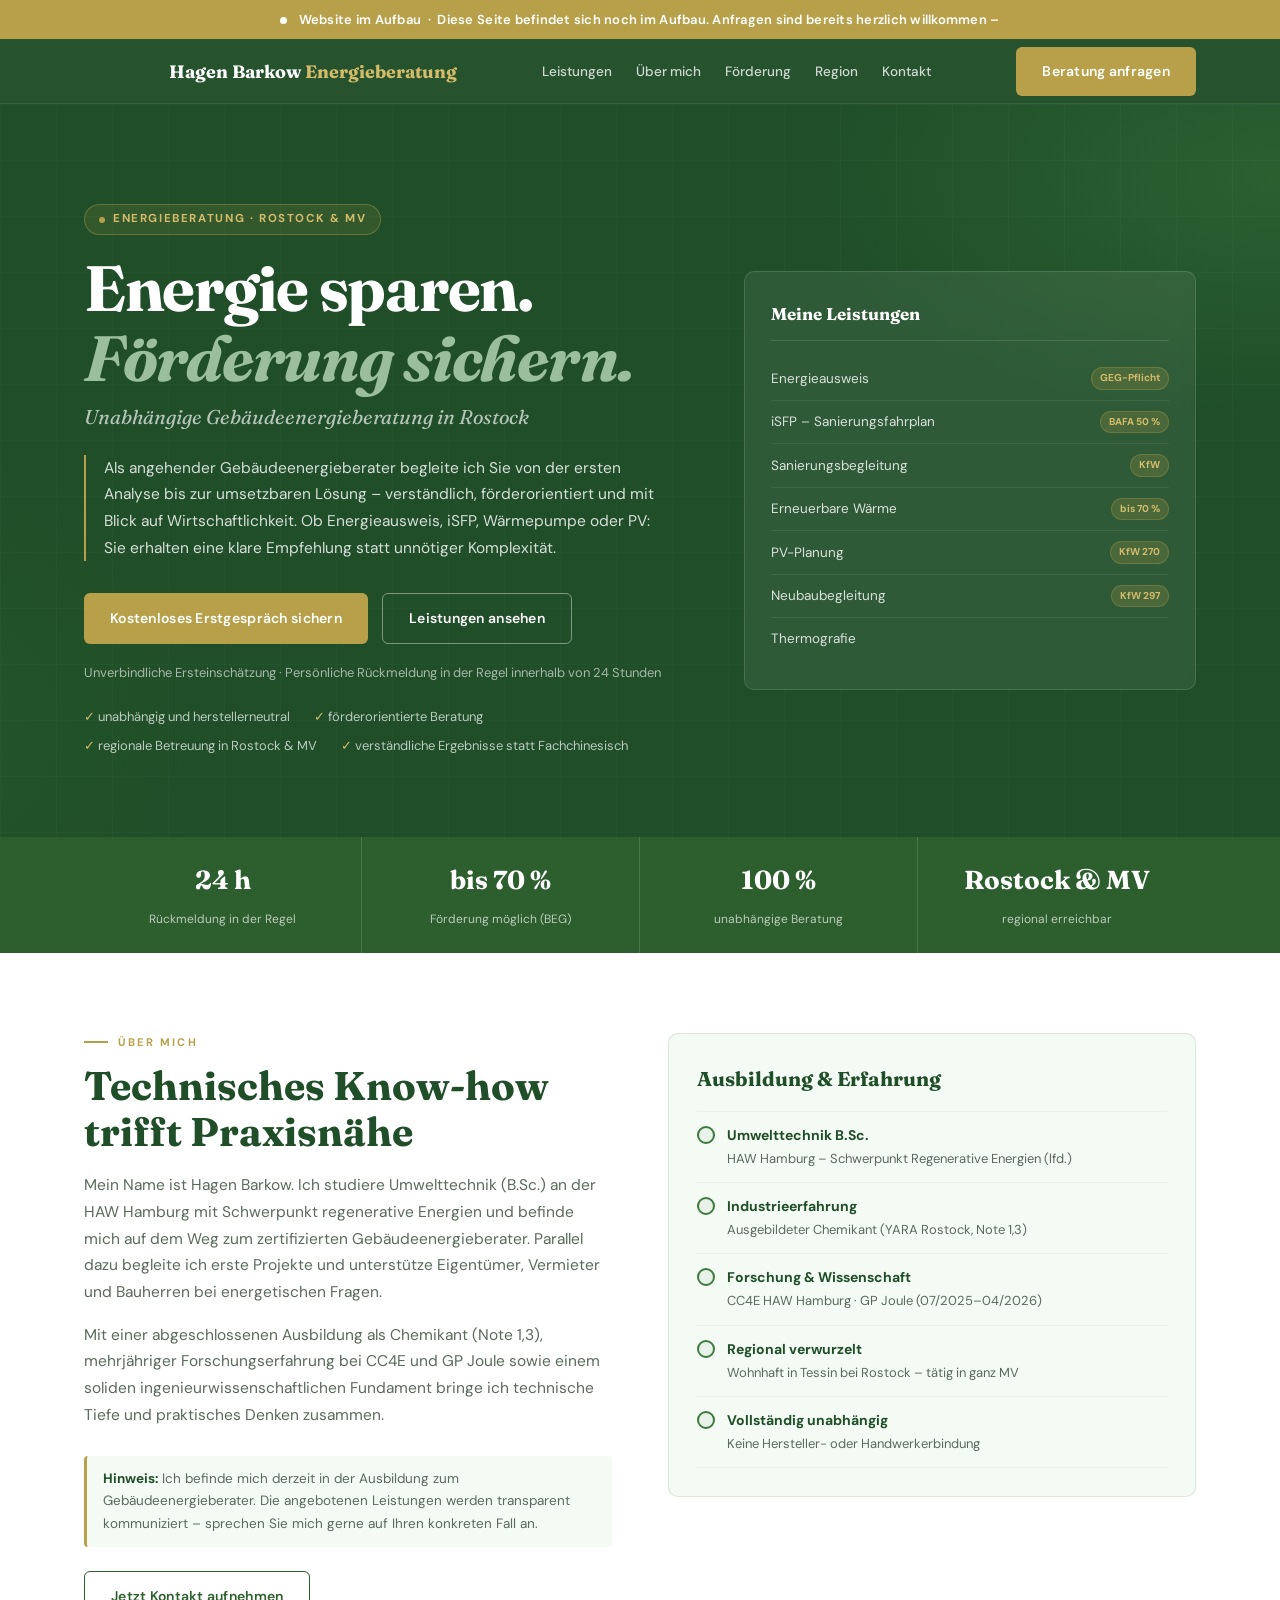
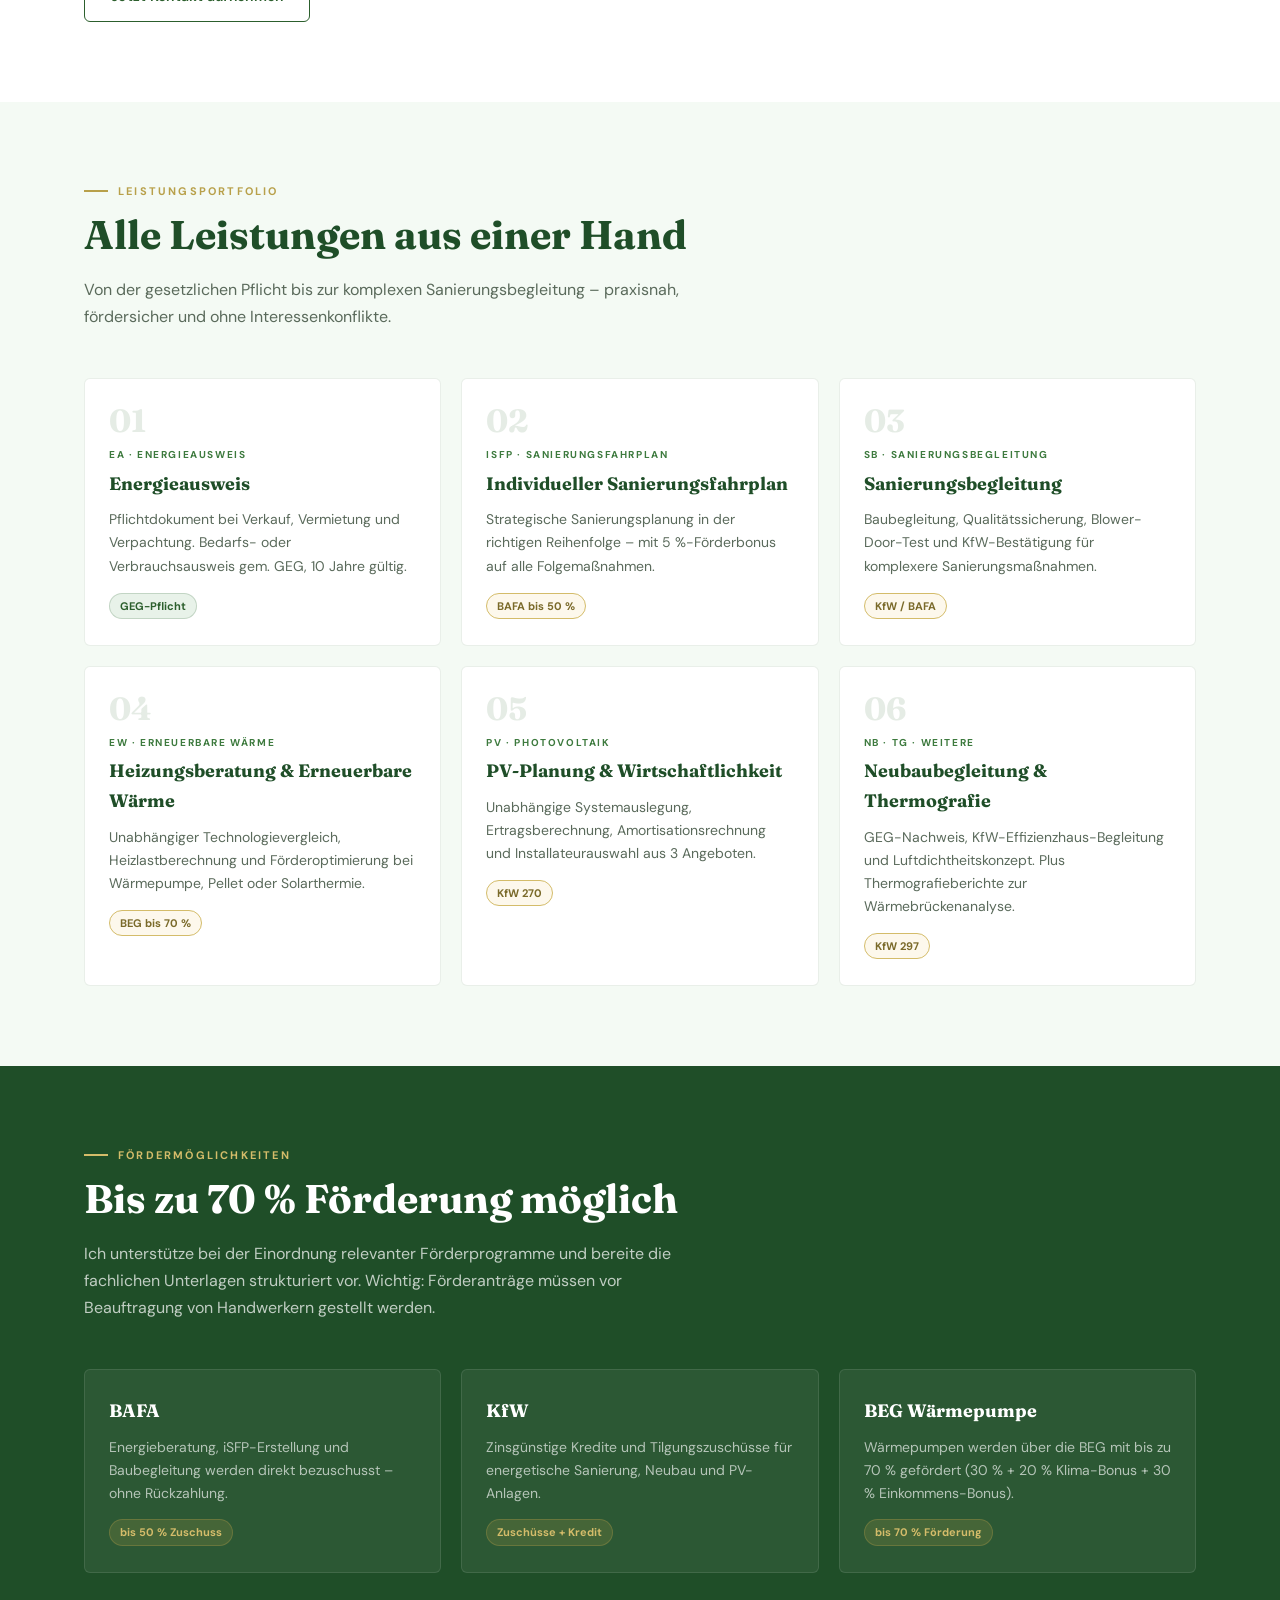
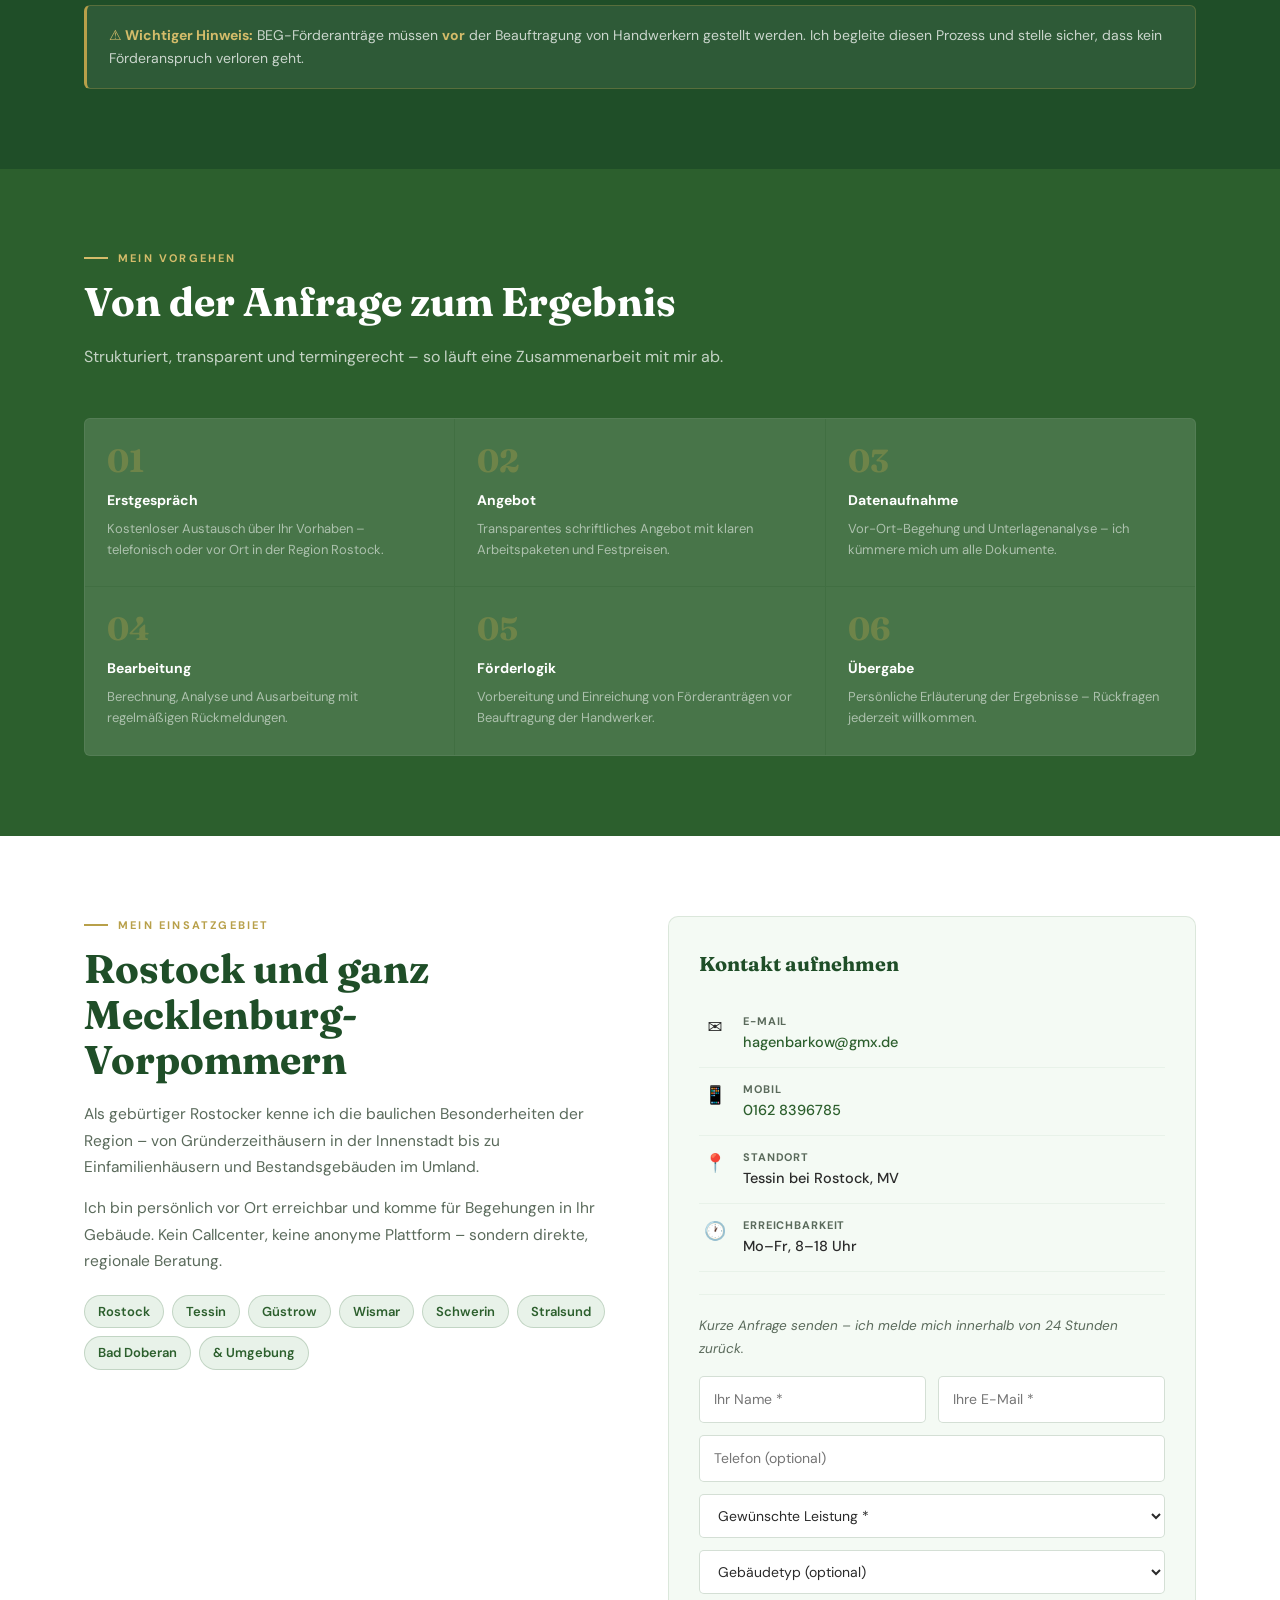
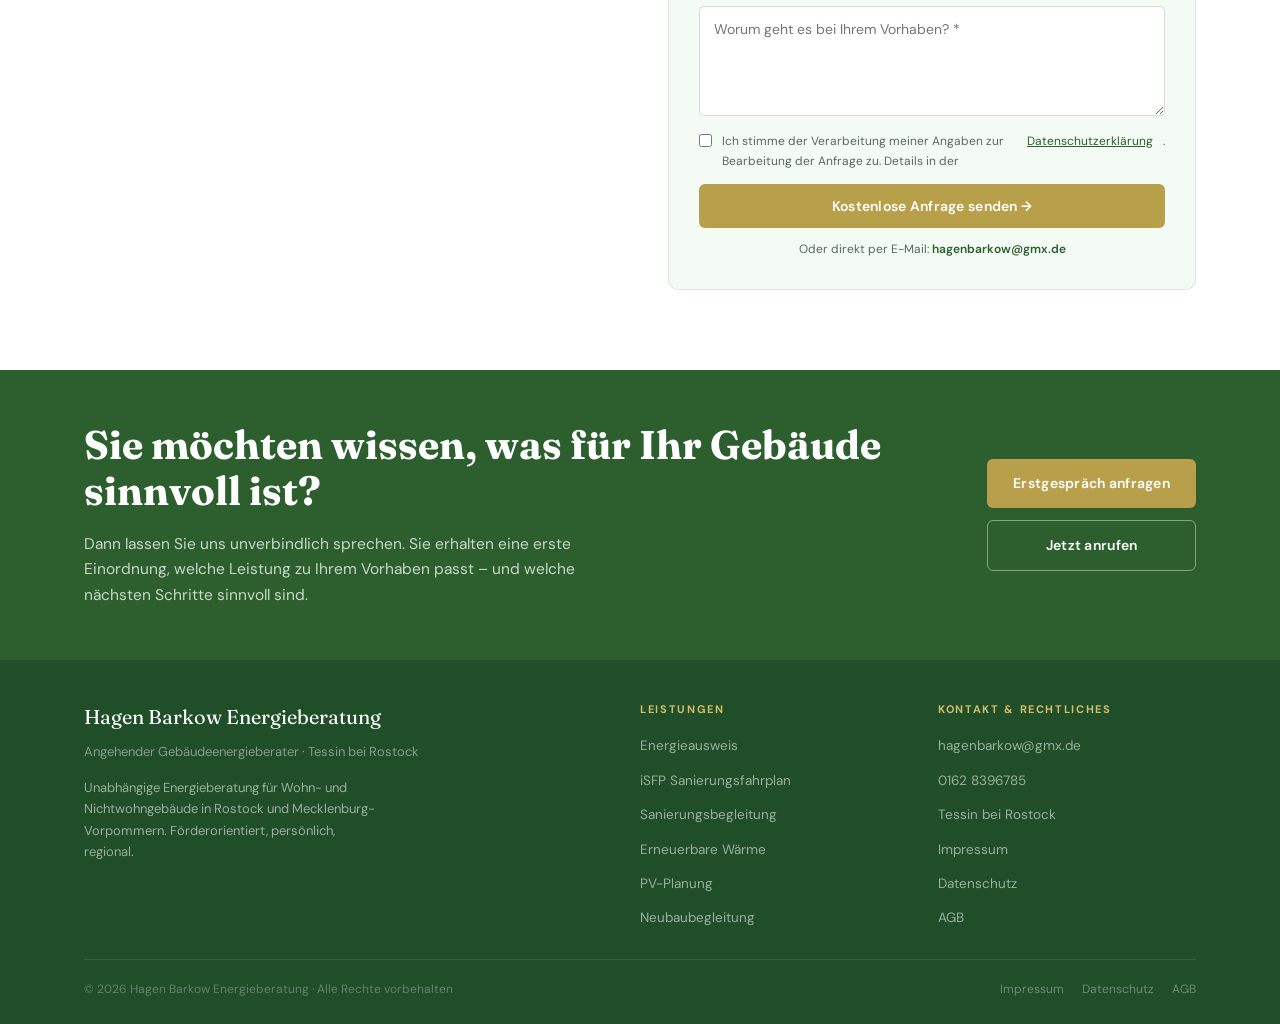
==== commit cd456013: "Update index.html" ====
--- a/index.html
+++ b/index.html
@@ -10,6 +10,7 @@
   <meta property="og:title" content="Hagen Barkow Energieberatung – Rostock">
   <meta property="og:description" content="Unabhängige Gebäudeenergieberatung in Rostock. Energieausweis, iSFP, Wärmepumpe, PV und Sanierungsbegleitung.">
   <meta property="og:type" content="website">
+  <meta property="og:url" content="https://hbe-energieberatung.github.io/hbe-energieberatung/">
   <link rel="preconnect" href="https://fonts.googleapis.com">
   <link href="https://fonts.googleapis.com/css2?family=Fraunces:ital,wght@0,400;0,600;0,700;1,400&family=DM+Sans:wght@300;400;500;600;700&display=swap" rel="stylesheet">
   <link rel="stylesheet" href="style.css">
@@ -29,23 +30,29 @@
     },
     "telephone": "+491628396785",
     "email": "hagenbarkow@gmx.de",
-    "areaServed": ["Rostock", "Mecklenburg-Vorpommern", "Norddeutschland"]
+    "areaServed": ["Rostock", "Mecklenburg-Vorpommern", "Norddeutschland"],
+    "priceRange": "€€",
+    "openingHours": "Mo-Fr 08:00-18:00"
   }
   </script>
 </head>
 <body>
 
-  <!-- ── In-Aufbau-Banner ── -->
+  <!-- ══════════════════════════════════════════════
+       BANNER – Website im Aufbau
+  ══════════════════════════════════════════════ -->
   <div class="site-banner">
     <span class="banner-dot"></span>
     Website im Aufbau &nbsp;·&nbsp; Diese Seite befindet sich noch im Aufbau. Anfragen sind bereits herzlich willkommen –
-    <a href="mailto:hagenbarkow@gmx.de">hagenbarkow@gmx.de</a>
+    <a href="https://formspree.io/f/mojkyagw">
   </div>
 
-  <!-- ── Navigation ── -->
+  <!-- ══════════════════════════════════════════════
+       NAVIGATION
+  ══════════════════════════════════════════════ -->
   <nav id="navbar">
     <div class="container nav-inner">
-      <a href="#" class="nav-logo">Hagen Barkow <span>Energieberatung</span></a>
+      <a href="#home" class="nav-logo">Hagen Barkow <span>Energieberatung</span></a>
       <ul class="nav-links">
         <li><a href="#leistungen">Leistungen</a></li>
         <li><a href="#ueber-mich">Über mich</a></li>
@@ -60,7 +67,9 @@
     </div>
   </nav>
 
-  <!-- ── Hero ── -->
+  <!-- ══════════════════════════════════════════════
+       HERO
+  ══════════════════════════════════════════════ -->
   <section class="hero" id="home">
     <div class="hero-bg"></div>
     <div class="hero-grid"></div>
@@ -99,7 +108,9 @@
     </div>
   </section>
 
-  <!-- ── Stats ── -->
+  <!-- ══════════════════════════════════════════════
+       STATS
+  ══════════════════════════════════════════════ -->
   <div class="stats-bar">
     <div class="container stats-inner">
       <div><strong>24 h</strong><span>Rückmeldung in der Regel</span></div>
@@ -109,7 +120,9 @@
     </div>
   </div>
 
-  <!-- ── Über mich ── -->
+  <!-- ══════════════════════════════════════════════
+       ÜBER MICH
+  ══════════════════════════════════════════════ -->
   <section class="section" id="ueber-mich">
     <div class="container two-col">
       <div class="about-text">
@@ -117,10 +130,10 @@
         <h2>Technisches Know-how trifft Praxisnähe</h2>
         <p>Mein Name ist Hagen Barkow. Ich studiere Umwelttechnik (B.Sc.) an der HAW Hamburg mit Schwerpunkt regenerative Energien und befinde mich auf dem Weg zum zertifizierten Gebäudeenergieberater. Parallel dazu begleite ich erste Projekte und unterstütze Eigentümer, Vermieter und Bauherren bei energetischen Fragen.</p>
         <p>Mit einer abgeschlossenen Ausbildung als Chemikant (Note 1,3), mehrjähriger Forschungserfahrung bei CC4E und GP Joule sowie einem soliden ingenieurwissenschaftlichen Fundament bringe ich technische Tiefe und praktisches Denken zusammen.</p>
-        <p style="font-size:13.5px;color:var(--mid);background:var(--gp);padding:12px 16px;border-left:3px solid var(--gold);border-radius:4px;margin-top:-4px">
+        <div style="margin-top:4px;font-size:13.5px;color:var(--mid);background:var(--gp);padding:12px 16px;border-left:3px solid var(--gold);border-radius:4px">
           <strong style="color:var(--gd)">Hinweis:</strong> Ich befinde mich derzeit in der Ausbildung zum Gebäudeenergieberater. Die angebotenen Leistungen werden transparent kommuniziert – sprechen Sie mich gerne auf Ihren konkreten Fall an.
-        </p>
-        <a href="#kontakt" class="btn btn-outline" style="margin-top:24px">Jetzt Kontakt aufnehmen</a>
+        </div>
+        <a href="#kontakt" class="btn btn-outline" style="margin-top:24px;display:inline-flex">Jetzt Kontakt aufnehmen</a>
       </div>
       <div>
         <div class="box">
@@ -147,7 +160,9 @@
     </div>
   </section>
 
-  <!-- ── Leistungen ── -->
+  <!-- ══════════════════════════════════════════════
+       LEISTUNGEN
+  ══════════════════════════════════════════════ -->
   <section class="section alt" id="leistungen">
     <div class="container">
       <div class="eyebrow">Leistungsportfolio</div>
@@ -207,7 +222,9 @@
     </div>
   </section>
 
-  <!-- ── Förderung ── -->
+  <!-- ══════════════════════════════════════════════
+       FÖRDERUNG
+  ══════════════════════════════════════════════ -->
   <section class="section dark" id="foerderung">
     <div class="container">
       <div class="eyebrow light">Fördermöglichkeiten</div>
@@ -226,7 +243,7 @@
         </div>
         <div class="darkcard">
           <h3>BEG Wärmepumpe</h3>
-          <p>Wärmepumpen werden über die Bundesförderung BEG mit bis zu 70 % gefördert (30 % + 20 % Klima-Bonus + 30 % Einkommens-Bonus).</p>
+          <p>Wärmepumpen werden über die BEG mit bis zu 70 % gefördert (30 % + 20 % Klima-Bonus + 30 % Einkommens-Bonus).</p>
           <span class="foerder-rate">bis 70 % Förderung</span>
         </div>
       </div>
@@ -236,11 +253,13 @@
     </div>
   </section>
 
-  <!-- ── Mein Vorgehen ── -->
-  <section class="section dark" id="vorgehen" style="background:var(--gm)">
+  <!-- ══════════════════════════════════════════════
+       MEIN VORGEHEN
+  ══════════════════════════════════════════════ -->
+  <section class="section" style="background:var(--gm)" id="vorgehen">
     <div class="container">
       <div class="eyebrow light">Mein Vorgehen</div>
-      <h2>Von der Anfrage zum Ergebnis</h2>
+      <h2 style="color:#fff">Von der Anfrage zum Ergebnis</h2>
       <p class="section-intro light-text">Strukturiert, transparent und termingerecht – so läuft eine Zusammenarbeit mit mir ab.</p>
       <div class="process-grid">
         <div class="process-step">
@@ -277,7 +296,9 @@
     </div>
   </section>
 
-  <!-- ── Region & Kontakt ── -->
+  <!-- ══════════════════════════════════════════════
+       REGION & KONTAKT
+  ══════════════════════════════════════════════ -->
   <section class="section" id="region">
     <div class="container two-col">
       <div>
@@ -329,11 +350,24 @@
         </div>
 
         <div class="contact-form-wrap">
-          <p class="contact-lead">Kurze Anfrage senden – ich melde mich in der Regel innerhalb von 24 Stunden zurück.</p>
-          <form class="contact-form" action="https://formspree.io/f/DEINE_FORM_ID" method="POST">
+          <p class="contact-lead">Kurze Anfrage senden – ich melde mich innerhalb von 24 Stunden zurück.</p>
+
+          <!--
+            FORMSPREE: Nach Registrierung auf formspree.io die folgende Zeile
+            durch Ihre echte Form-URL ersetzen, z.B.:
+            action="https://formspree.io/f/xyzabcde"
+            Aktuell: mailto-Fallback (öffnet E-Mail-Programm)
+          -->
+          <form
+            class="contact-form"
+            action="mailto:hagenbarkow@gmx.de"
+            method="post"
+            enctype="text/plain"
+            id="contact-form"
+          >
             <div class="form-row">
-              <input type="text" name="name" placeholder="Ihr Name *" required>
-              <input type="email" name="email" placeholder="Ihre E-Mail *" required>
+              <input type="text"  name="name"    placeholder="Ihr Name *"    required>
+              <input type="email" name="email"   placeholder="Ihre E-Mail *" required>
             </div>
             <input type="tel" name="telefon" placeholder="Telefon (optional)">
             <select name="leistung" required>
@@ -355,21 +389,26 @@
               <option>Gewerbe / Sonstiges</option>
             </select>
             <textarea name="nachricht" placeholder="Worum geht es bei Ihrem Vorhaben? *" required></textarea>
-            <input type="text" name="_gotcha" style="display:none">
-            <input type="hidden" name="_subject" value="Neue Anfrage über HBE-Website">
-            <input type="hidden" name="_redirect" value="danke.html">
             <label class="consent">
               <input type="checkbox" required>
               Ich stimme der Verarbeitung meiner Angaben zur Bearbeitung der Anfrage zu. Details in der <a href="datenschutz.html">Datenschutzerklärung</a>.
             </label>
-            <button type="submit" class="btn btn-primary" style="width:100%;justify-content:center">Kostenlose Anfrage senden →</button>
+            <button type="submit" class="btn btn-primary" style="width:100%;justify-content:center">
+              Kostenlose Anfrage senden →
+            </button>
           </form>
-        </div>
-      </div>
-    </div>
-  </section>
-
-  <!-- ── CTA ── -->
+
+          <p style="margin-top:12px;font-size:12px;color:var(--mid);text-align:center">
+            Oder direkt per E-Mail: <a href="mailto:hagenbarkow@gmx.de" style="color:var(--gm);font-weight:600">hagenbarkow@gmx.de</a>
+          </p>
+        </div>
+      </div>
+    </div>
+  </section>
+
+  <!-- ══════════════════════════════════════════════
+       CTA
+  ══════════════════════════════════════════════ -->
   <section class="section-sm cta-bg">
     <div class="container cta-inner">
       <div>
@@ -383,7 +422,9 @@
     </div>
   </section>
 
-  <!-- ── Footer ── -->
+  <!-- ══════════════════════════════════════════════
+       FOOTER
+  ══════════════════════════════════════════════ -->
   <footer>
     <div class="container">
       <div class="footer-inner">
@@ -404,12 +445,14 @@
           </ul>
         </div>
         <div>
-          <div class="footer-col-title">Kontakt</div>
+          <div class="footer-col-title">Kontakt & Rechtliches</div>
           <ul class="footer-links">
             <li><a href="mailto:hagenbarkow@gmx.de">hagenbarkow@gmx.de</a></li>
             <li><a href="tel:+491628396785">0162 8396785</a></li>
             <li><a href="#region">Tessin bei Rostock</a></li>
-            <li><a href="#foerderung">Förderberatung</a></li>
+            <li><a href="impressum.html">Impressum</a></li>
+            <li><a href="datenschutz.html">Datenschutz</a></li>
+            <li><a href="agb.html">AGB</a></li>
           </ul>
         </div>
       </div>
@@ -424,8 +467,11 @@
     </div>
   </footer>
 
+  <!-- ══════════════════════════════════════════════
+       SCRIPTS
+  ══════════════════════════════════════════════ -->
   <script>
-    // Nav scroll effect
+    // Nav scroll shadow
     window.addEventListener('scroll', () => {
       document.getElementById('navbar').classList.toggle('scrolled', window.scrollY > 40);
     });
@@ -434,15 +480,13 @@
     function toggleMenu() {
       document.querySelector('.nav-links').classList.toggle('mobile-open');
     }
-
-    // Close mobile menu on link click
     document.querySelectorAll('.nav-links a').forEach(a => {
       a.addEventListener('click', () => {
         document.querySelector('.nav-links').classList.remove('mobile-open');
       });
     });
 
-    // Smooth scroll
+    // Smooth scroll – alle internen Anker
     document.querySelectorAll('a[href^="#"]').forEach(a => {
       a.addEventListener('click', e => {
         const href = a.getAttribute('href');
@@ -452,6 +496,21 @@
         if (target) target.scrollIntoView({ behavior: 'smooth', block: 'start' });
       });
     });
+
+    // Formular: Erfolgsmeldung nach Absenden (mailto-Fallback)
+    document.getElementById('contact-form').addEventListener('submit', function(e) {
+      // Nur beim mailto-Fallback aktiv – bei Formspree passiert die Weiterleitung serverseitig
+      const action = this.getAttribute('action');
+      if (action.startsWith('mailto:')) {
+        // Kein preventDefault – mailto öffnet sich normal
+        // Kleiner Hinweis nach kurzer Verzögerung
+        setTimeout(() => {
+          const btn = this.querySelector('button[type="submit"]');
+          btn.textContent = '✓ Ihr E-Mail-Programm öffnet sich';
+          btn.style.background = 'var(--ga)';
+        }, 500);
+      }
+    });
   </script>
 </body>
 </html>
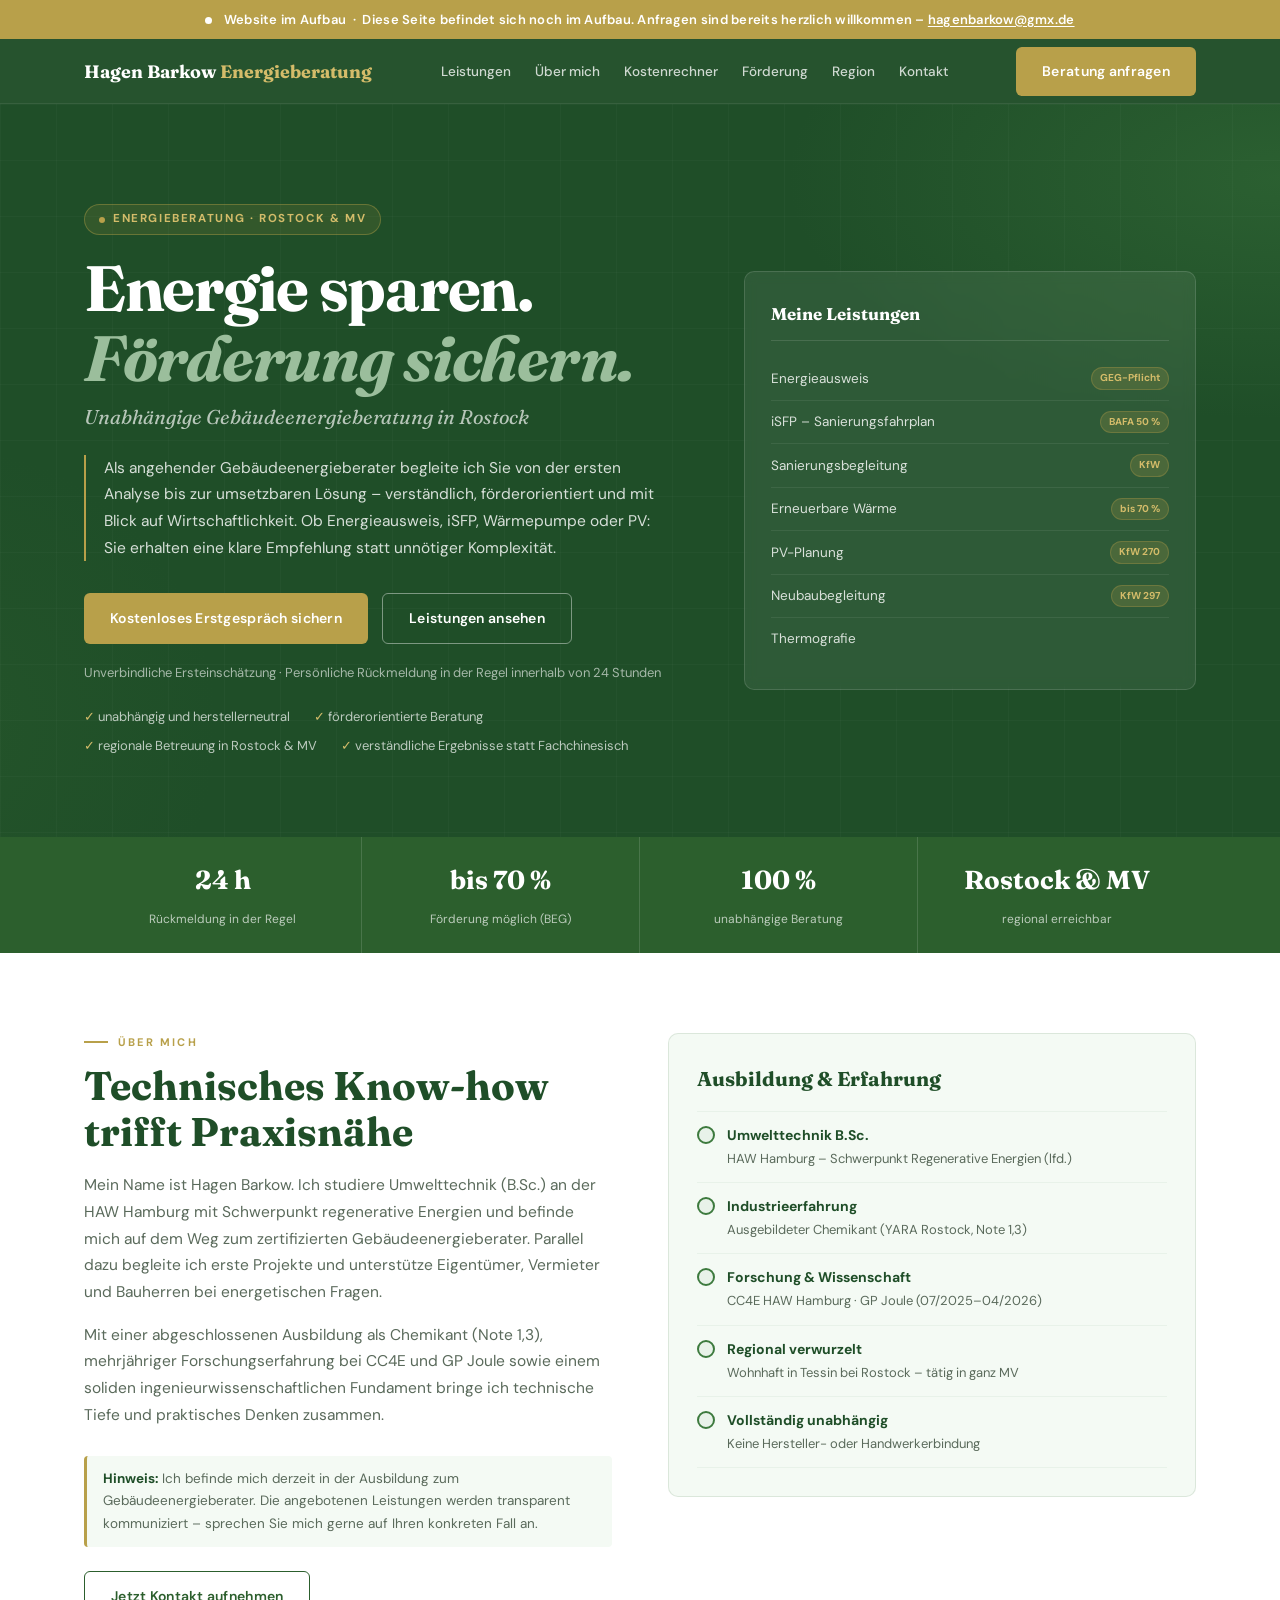
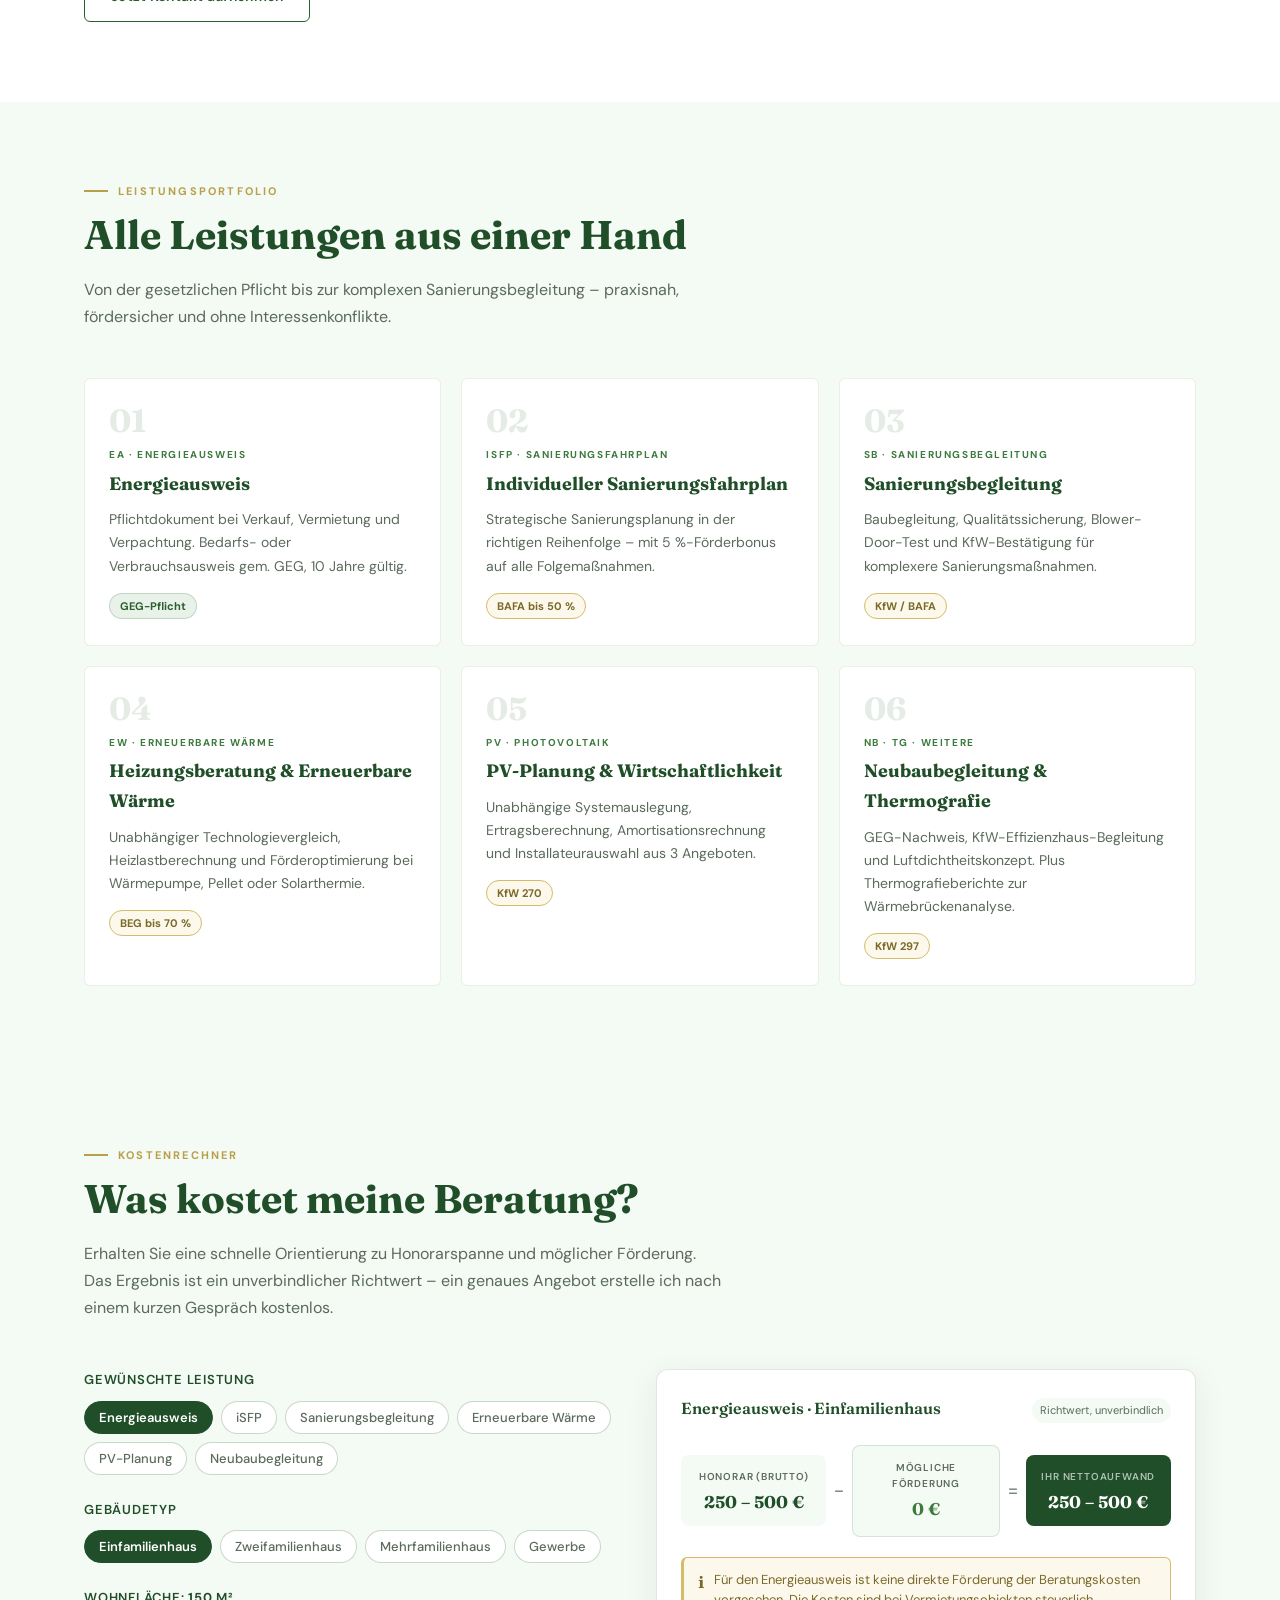
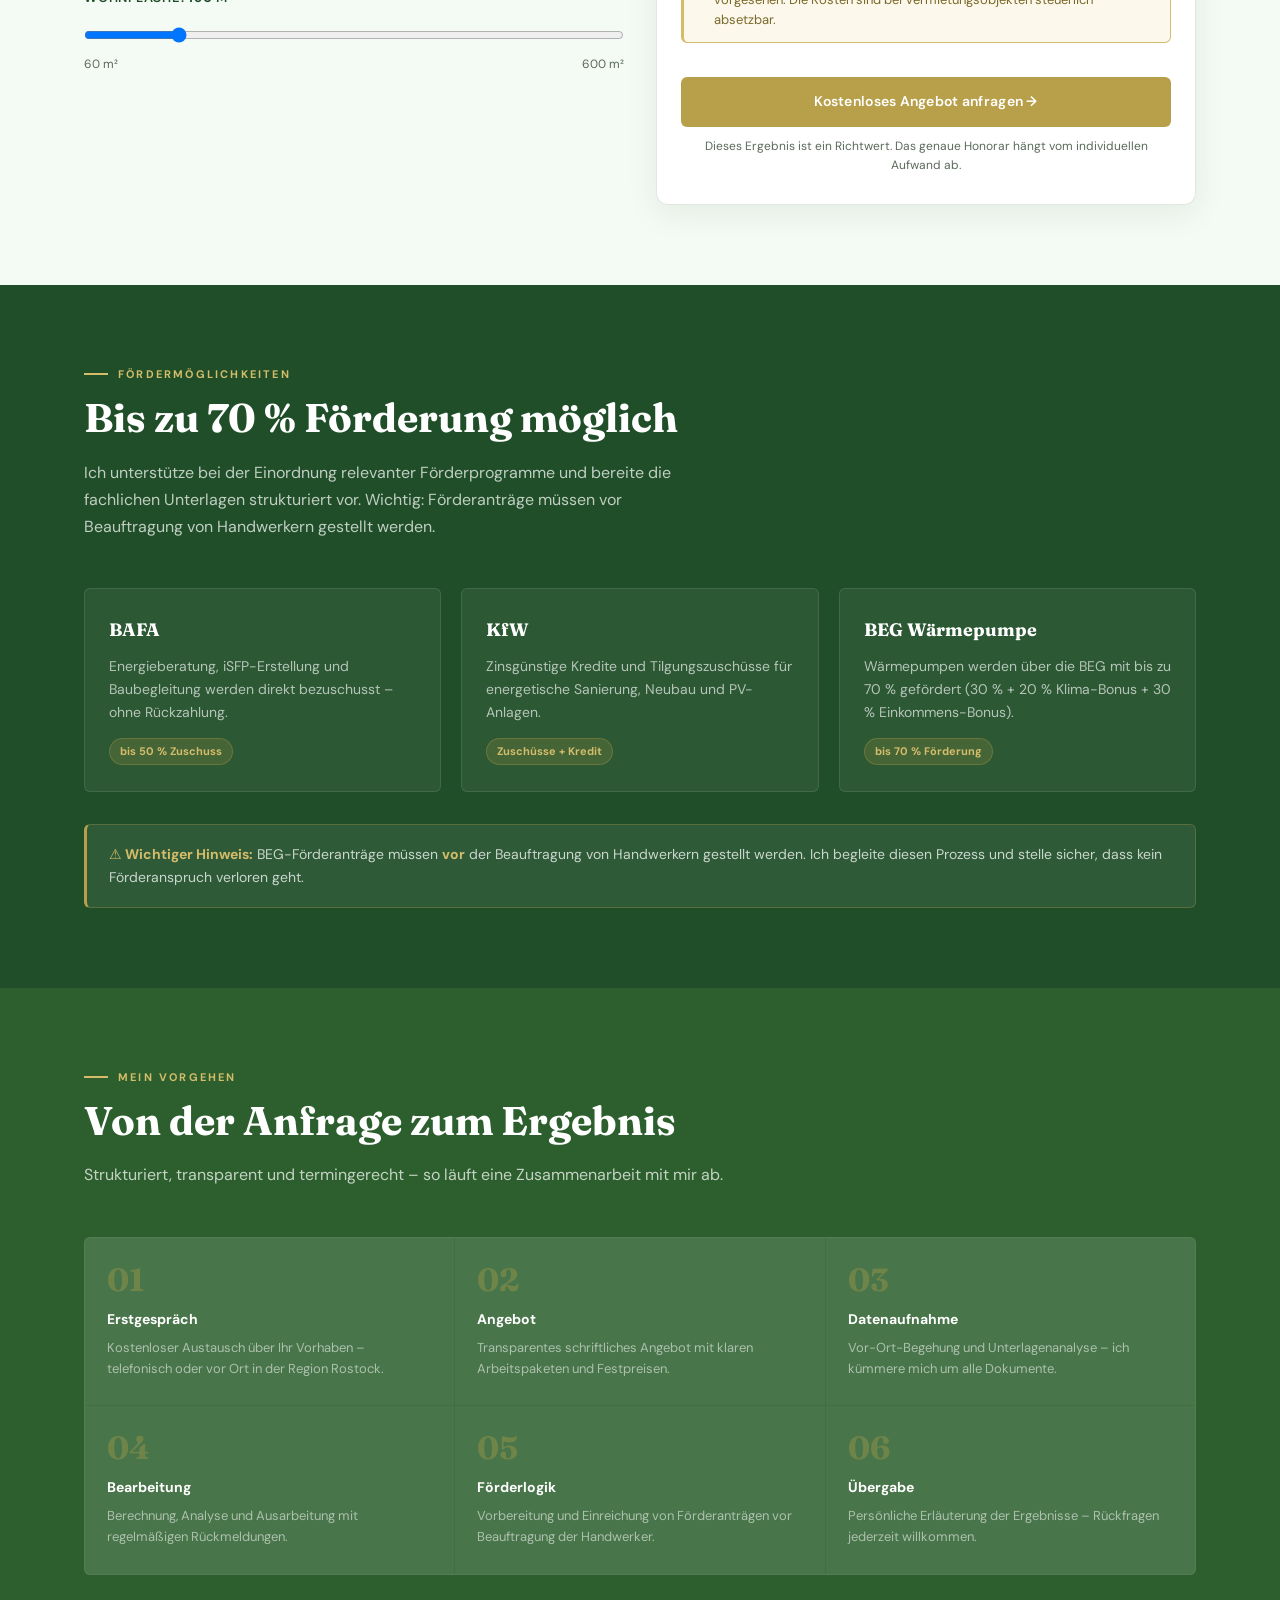
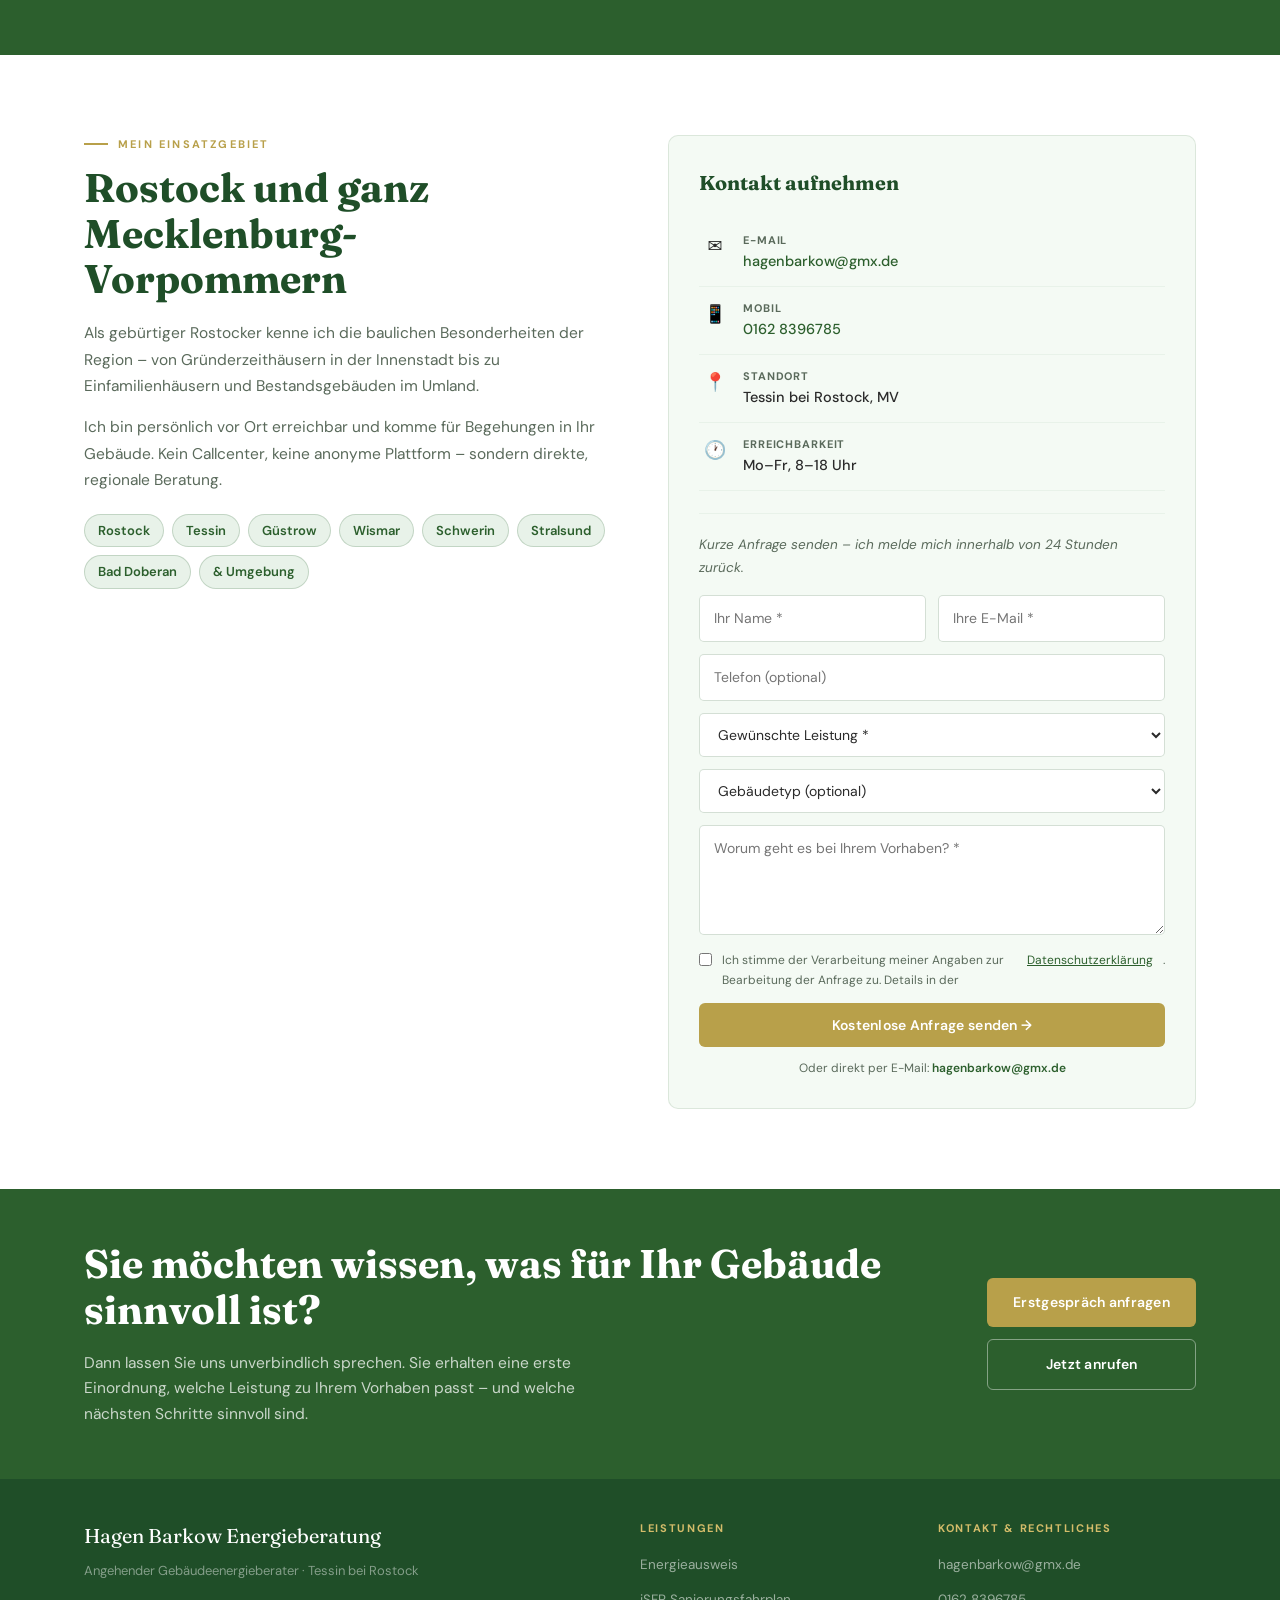
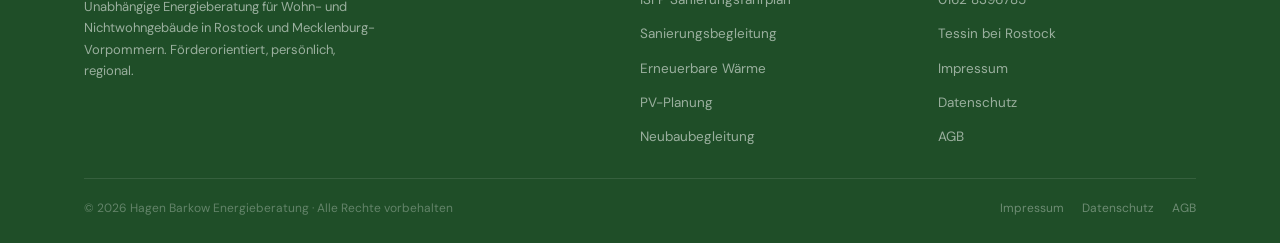
==== commit 61de9c12: "Add files via upload" ====
--- a/index.html
+++ b/index.html
@@ -44,7 +44,7 @@
   <div class="site-banner">
     <span class="banner-dot"></span>
     Website im Aufbau &nbsp;·&nbsp; Diese Seite befindet sich noch im Aufbau. Anfragen sind bereits herzlich willkommen –
-    <a href="https://formspree.io/f/mojkyagw">
+    <a href="mailto:hagenbarkow@gmx.de">hagenbarkow@gmx.de</a>
   </div>
 
   <!-- ══════════════════════════════════════════════
@@ -56,6 +56,7 @@
       <ul class="nav-links">
         <li><a href="#leistungen">Leistungen</a></li>
         <li><a href="#ueber-mich">Über mich</a></li>
+        <li><a href="#rechner">Kostenrechner</a></li>
         <li><a href="#foerderung">Förderung</a></li>
         <li><a href="#region">Region</a></li>
         <li><a href="#kontakt">Kontakt</a></li>
@@ -223,6 +224,452 @@
   </section>
 
   <!-- ══════════════════════════════════════════════
+       KOSTENRECHNER
+  ══════════════════════════════════════════════ -->
+  <section class="section alt" id="rechner">
+    <div class="container">
+      <div class="eyebrow">Kostenrechner</div>
+      <h2>Was kostet meine Beratung?</h2>
+      <p class="section-intro">Erhalten Sie eine schnelle Orientierung zu Honorarspanne und möglicher Förderung. Das Ergebnis ist ein unverbindlicher Richtwert – ein genaues Angebot erstelle ich nach einem kurzen Gespräch kostenlos.</p>
+
+      <div class="calc-wrap">
+
+        <!-- ── Eingaben ── -->
+        <div class="calc-inputs">
+
+          <div class="calc-field">
+            <label class="calc-label">Gewünschte Leistung</label>
+            <div class="calc-pills" id="pill-leistung">
+              <button class="calc-pill active" data-val="ea">Energieausweis</button>
+              <button class="calc-pill" data-val="isfp">iSFP</button>
+              <button class="calc-pill" data-val="sb">Sanierungsbegleitung</button>
+              <button class="calc-pill" data-val="ew">Erneuerbare Wärme</button>
+              <button class="calc-pill" data-val="pv">PV-Planung</button>
+              <button class="calc-pill" data-val="nb">Neubaubegleitung</button>
+            </div>
+          </div>
+
+          <div class="calc-field">
+            <label class="calc-label">Gebäudetyp</label>
+            <div class="calc-pills" id="pill-gebaeude">
+              <button class="calc-pill active" data-val="efh">Einfamilienhaus</button>
+              <button class="calc-pill" data-val="zfh">Zweifamilienhaus</button>
+              <button class="calc-pill" data-val="mfh">Mehrfamilienhaus</button>
+              <button class="calc-pill" data-val="gewerbe">Gewerbe</button>
+            </div>
+          </div>
+
+          <div class="calc-field" id="field-flaeche">
+            <label class="calc-label">Wohnfläche: <strong id="flaeche-val">150</strong> m²</label>
+            <input type="range" id="slider-flaeche" min="60" max="600" step="10" value="150"
+              style="width:100%;margin-top:8px">
+            <div style="display:flex;justify-content:space-between;font-size:12px;color:var(--mid);margin-top:4px">
+              <span>60 m²</span><span>600 m²</span>
+            </div>
+          </div>
+
+          <div class="calc-field" id="field-we" style="display:none">
+            <label class="calc-label">Anzahl Wohneinheiten: <strong id="we-val">4</strong></label>
+            <input type="range" id="slider-we" min="3" max="20" step="1" value="4"
+              style="width:100%;margin-top:8px">
+            <div style="display:flex;justify-content:space-between;font-size:12px;color:var(--mid);margin-top:4px">
+              <span>3 WE</span><span>20 WE</span>
+            </div>
+          </div>
+
+          <div class="calc-field" id="field-isfp-vorh" style="display:none">
+            <label class="calc-label">iSFP bereits vorhanden?</label>
+            <div class="calc-pills" id="pill-isfp">
+              <button class="calc-pill active" data-val="nein">Nein</button>
+              <button class="calc-pill" data-val="ja">Ja (5 %-Bonus aktiv)</button>
+            </div>
+          </div>
+
+        </div>
+
+        <!-- ── Ergebnis ── -->
+        <div class="calc-result" id="calc-result">
+          <div class="calc-result-header">
+            <span class="calc-result-title" id="res-title">Energieausweis · Einfamilienhaus</span>
+            <span class="calc-result-hint">Richtwert, unverbindlich</span>
+          </div>
+
+          <div class="calc-numbers">
+            <div class="calc-num-block">
+              <div class="calc-num-label">Honorar (brutto)</div>
+              <div class="calc-num-value" id="res-brutto">300 – 500 €</div>
+            </div>
+            <div class="calc-num-divider">−</div>
+            <div class="calc-num-block highlight">
+              <div class="calc-num-label">Mögliche Förderung</div>
+              <div class="calc-num-value green" id="res-foerder">0 €</div>
+              <div class="calc-num-sub" id="res-foerder-prog"></div>
+            </div>
+            <div class="calc-num-divider">=</div>
+            <div class="calc-num-block primary">
+              <div class="calc-num-label">Ihr Nettoaufwand</div>
+              <div class="calc-num-value gold" id="res-netto">300 – 500 €</div>
+            </div>
+          </div>
+
+          <div class="calc-foerder-info" id="res-info">
+            <div class="calc-info-icon">ℹ</div>
+            <div id="res-info-text">Für den Energieausweis ist keine direkte Beratungsförderung vorgesehen. Die Kosten sind steuerlich absetzbar (Vermietungsobjekte).</div>
+          </div>
+
+          <div class="calc-foerder-bar" id="res-bar-wrap" style="display:none">
+            <div class="calc-bar-label">
+              <span>Förderquote</span>
+              <span id="res-bar-pct">0 %</span>
+            </div>
+            <div class="calc-bar-track">
+              <div class="calc-bar-fill" id="res-bar-fill"></div>
+            </div>
+          </div>
+
+          <a href="#kontakt" class="btn btn-primary" style="margin-top:20px;width:100%;justify-content:center">
+            Kostenloses Angebot anfragen →
+          </a>
+          <p style="font-size:12px;color:var(--mid);text-align:center;margin-top:10px">
+            Dieses Ergebnis ist ein Richtwert. Das genaue Honorar hängt vom individuellen Aufwand ab.
+          </p>
+        </div>
+
+      </div>
+    </div>
+  </section>
+
+  <style>
+  /* ── Kostenrechner ── */
+  .calc-wrap {
+    display: grid;
+    grid-template-columns: 1fr 1fr;
+    gap: 32px;
+    margin-top: 40px;
+    align-items: start;
+  }
+  .calc-inputs {
+    display: flex;
+    flex-direction: column;
+    gap: 24px;
+  }
+  .calc-label {
+    display: block;
+    font-size: 13px;
+    font-weight: 600;
+    color: var(--gd);
+    margin-bottom: 10px;
+    text-transform: uppercase;
+    letter-spacing: .06em;
+  }
+  .calc-pills {
+    display: flex;
+    flex-wrap: wrap;
+    gap: 8px;
+  }
+  .calc-pill {
+    padding: 7px 14px;
+    border-radius: 100px;
+    border: 1.5px solid rgba(44,95,45,.25);
+    background: #fff;
+    color: var(--mid);
+    font-size: 13px;
+    font-family: var(--sans);
+    cursor: pointer;
+    transition: all .18s;
+    font-weight: 500;
+  }
+  .calc-pill:hover {
+    border-color: var(--gm);
+    color: var(--gm);
+  }
+  .calc-pill.active {
+    background: var(--gd);
+    border-color: var(--gd);
+    color: #fff;
+    font-weight: 600;
+  }
+  .calc-result {
+    background: #fff;
+    border: 1px solid rgba(44,95,45,.14);
+    border-radius: 12px;
+    padding: 28px 24px;
+    box-shadow: 0 8px 32px rgba(31,78,40,.08);
+    position: sticky;
+    top: 80px;
+  }
+  .calc-result-header {
+    display: flex;
+    justify-content: space-between;
+    align-items: flex-start;
+    margin-bottom: 22px;
+    gap: 12px;
+  }
+  .calc-result-title {
+    font-family: var(--serif);
+    font-size: 16px;
+    font-weight: 600;
+    color: var(--gd);
+    line-height: 1.3;
+  }
+  .calc-result-hint {
+    font-size: 11px;
+    color: var(--mid);
+    background: var(--gp);
+    padding: 3px 8px;
+    border-radius: 100px;
+    white-space: nowrap;
+    flex-shrink: 0;
+  }
+  .calc-numbers {
+    display: flex;
+    align-items: center;
+    gap: 8px;
+    margin-bottom: 20px;
+  }
+  .calc-num-block {
+    flex: 1;
+    text-align: center;
+    padding: 14px 10px;
+    border-radius: 8px;
+    background: var(--gp);
+  }
+  .calc-num-block.primary {
+    background: var(--gd);
+  }
+  .calc-num-block.highlight {
+    background: #F4FAF4;
+    border: 1px solid rgba(44,95,45,.15);
+  }
+  .calc-num-divider {
+    font-size: 20px;
+    color: var(--mid);
+    font-weight: 300;
+    flex-shrink: 0;
+  }
+  .calc-num-label {
+    font-size: 10px;
+    font-weight: 600;
+    text-transform: uppercase;
+    letter-spacing: .08em;
+    color: var(--mid);
+    margin-bottom: 6px;
+  }
+  .calc-num-block.primary .calc-num-label { color: rgba(255,255,255,.65); }
+  .calc-num-value {
+    font-family: var(--serif);
+    font-size: 17px;
+    font-weight: 700;
+    color: var(--gd);
+    line-height: 1.2;
+  }
+  .calc-num-value.green { color: var(--ga); }
+  .calc-num-value.gold { color: var(--gold-l); }
+  .calc-num-block.primary .calc-num-value { color: #fff; }
+  .calc-num-sub {
+    font-size: 10px;
+    color: var(--ga);
+    margin-top: 3px;
+    font-weight: 600;
+  }
+  .calc-foerder-info {
+    display: flex;
+    gap: 10px;
+    padding: 12px 14px;
+    background: #FDF8EC;
+    border: 1px solid #D4BC6A;
+    border-left-width: 3px;
+    border-radius: 6px;
+    font-size: 13px;
+    color: #7A6A2A;
+    line-height: 1.55;
+    margin-bottom: 14px;
+  }
+  .calc-info-icon {
+    font-size: 16px;
+    flex-shrink: 0;
+    margin-top: 1px;
+  }
+  .calc-bar-label {
+    display: flex;
+    justify-content: space-between;
+    font-size: 12px;
+    font-weight: 600;
+    color: var(--mid);
+    margin-bottom: 6px;
+  }
+  .calc-bar-track {
+    height: 8px;
+    background: var(--gl);
+    border-radius: 4px;
+    overflow: hidden;
+    margin-bottom: 14px;
+  }
+  .calc-bar-fill {
+    height: 100%;
+    background: linear-gradient(90deg, var(--gm), var(--gold));
+    border-radius: 4px;
+    transition: width .5s ease;
+  }
+  @media (max-width: 860px) {
+    .calc-wrap { grid-template-columns: 1fr; }
+    .calc-result { position: static; }
+  }
+  </style>
+
+  <script>
+  (function() {
+    // ── Daten ─────────────────────────────────────────────────────────
+    // [min, max, foerder_fix, foerder_pct, foerder_max, foerder_prog, info]
+    // foerder_fix = fester Betrag; foerder_pct = %-Anteil des Honorars; foerder_max = Obergrenze
+    const DATA = {
+      ea: {
+        label: 'Energieausweis',
+        efh:    { min:250,  max:500,  fp:0,    fmax:0,    prog:'',                  info:'Für den Energieausweis ist keine direkte Förderung der Beratungskosten vorgesehen. Die Kosten sind bei Vermietungsobjekten steuerlich absetzbar.' },
+        zfh:    { min:300,  max:600,  fp:0,    fmax:0,    prog:'',                  info:'Für den Energieausweis ist keine direkte Förderung der Beratungskosten vorgesehen.' },
+        mfh:    { min:400,  max:900,  fp:0,    fmax:0,    prog:'',                  info:'Bei Mehrfamilienhäusern steigt der Aufwand mit der Anzahl der Wohneinheiten. Keine direkte Beratungsförderung.' },
+        gewerbe:{ min:400,  max:900,  fp:0,    fmax:0,    prog:'',                  info:'Für Nichtwohngebäude gilt DIN V 18599. Kein direkter Förderanspruch für die Ausstellungskosten.' },
+      },
+      isfp: {
+        label: 'iSFP – Sanierungsfahrplan',
+        efh:    { min:800,  max:1400, fp:0.5,  fmax:650,  prog:'BAFA 50 %',         info:'Die BAFA fördert den iSFP mit bis zu 50 % (max. 650 € für Ein-/Zweifamilienhaus). Antrag über mich – vor Beauftragung stellen.' },
+        zfh:    { min:800,  max:1400, fp:0.5,  fmax:650,  prog:'BAFA 50 %',         info:'Die BAFA fördert den iSFP mit bis zu 50 % (max. 650 € für Ein-/Zweifamilienhaus). Antrag über mich – vor Beauftragung stellen.' },
+        mfh:    { min:1200, max:2800, fp:0.5,  fmax:850,  prog:'BAFA 50 %',         info:'Beim MFH fördert BAFA bis zu 50 % des Honorars, max. 850 € je WE. Ich übernehme die Antragstellung.' },
+        gewerbe:{ min:1200, max:2500, fp:0.5,  fmax:1700, prog:'BAFA 50 %',         info:'Für Nichtwohngebäude fördert die BAFA die iSFP-Erstellung mit bis zu 50 % (max. 1.700 €).' },
+      },
+      sb: {
+        label: 'Sanierungsbegleitung',
+        efh:    { min:1500, max:3500, fp:0.5,  fmax:5000, prog:'KfW BEG 50 %',      info:'Die KfW BEG fördert die Baubegleitung mit bis zu 50 % der Kosten (max. 5.000 € je EFH). Antrag vor Beauftragung der Handwerker.' },
+        zfh:    { min:1500, max:3500, fp:0.5,  fmax:5000, prog:'KfW BEG 50 %',      info:'Die KfW BEG fördert die Baubegleitung mit bis zu 50 % der Kosten (max. 5.000 € je Haus). Antrag vor Beauftragung der Handwerker.' },
+        mfh:    { min:2500, max:6000, fp:0.5,  fmax:2000, prog:'KfW 50 % / WE',     info:'Beim MFH werden bis zu 50 % gefördert, max. 2.000 € je Wohneinheit. Ich koordiniere den Antrag für Sie.' },
+        gewerbe:{ min:2000, max:5000, fp:0.5,  fmax:5000, prog:'KfW BEG 50 %',      info:'Für Nichtwohngebäude gelten ähnliche Fördersätze. Konkrete Berechnung nach Absprache.' },
+      },
+      ew: {
+        label: 'Heizungsberatung & Erneuerbare Wärme',
+        efh:    { min:500,  max:1200, fp:0,    fmax:0,    prog:'',                  info:'Die Beratungsleistung selbst wird nicht direkt gefördert. Der Mehrwert liegt im Förderbonus: Mit iSFP erhalten alle Folgemaßnahmen (z. B. Wärmepumpe) +5 % auf die BEG-Förderung – das sind schnell 500–2.000 € mehr.' },
+        zfh:    { min:500,  max:1200, fp:0,    fmax:0,    prog:'',                  info:'Die Beratungsleistung selbst wird nicht direkt gefördert. Mit vorhandenem iSFP erhalten Folgemaßnahmen +5 % Förderbonus.' },
+        mfh:    { min:800,  max:2000, fp:0,    fmax:0,    prog:'',                  info:'Bei MFH ergibt sich durch den iSFP-Bonus ein erheblicher Mehrwert bei der Anlagenförderung.' },
+        gewerbe:{ min:800,  max:2000, fp:0,    fmax:0,    prog:'',                  info:'Beratungskosten nicht direkt förderbar. Indirekt: optimale Förderstrategie bei der Anlagenförderung.' },
+      },
+      pv: {
+        label: 'PV-Planung',
+        efh:    { min:400,  max:900,  fp:0,    fmax:0,    prog:'',                  info:'Die Beratungsleistung ist nicht direkt förderbar. Die PV-Anlage selbst kann über KfW 270 zinsgünstig finanziert werden.' },
+        zfh:    { min:400,  max:900,  fp:0,    fmax:0,    prog:'',                  info:'Die Beratungsleistung ist nicht direkt förderbar. PV-Anlage über KfW 270 finanzierbar.' },
+        mfh:    { min:700,  max:1600, fp:0,    fmax:0,    prog:'',                  info:'Bei MFH-Anlagen steigt der Planungsaufwand. Keine direkte Förderung der Beratung.' },
+        gewerbe:{ min:700,  max:1800, fp:0,    fmax:0,    prog:'',                  info:'Gewerbe-PV: höherer Planungsaufwand, ggf. EEG-Direktvermarktung zu prüfen. Keine direkte Beratungsförderung.' },
+      },
+      nb: {
+        label: 'Neubaubegleitung',
+        efh:    { min:1200, max:2500, fp:0,    fmax:0,    prog:'',                  info:'Die energetische Neubaubegleitung ist nicht direkt förderbar. Durch KfW-Effizienzhaus-Standard (EH40) werden jedoch erhebliche Tilgungszuschüsse auf das Gebäude ermöglicht.' },
+        zfh:    { min:1200, max:2500, fp:0,    fmax:0,    prog:'',                  info:'Tilgungszuschüsse für das Gebäude über KfW 297 möglich. Beratungshonorar nicht direkt förderbar.' },
+        mfh:    { min:2000, max:5000, fp:0,    fmax:0,    prog:'',                  info:'Bei MFH ermöglichen KfW 298-Konditionen erhebliche Einsparungen beim Gebäude. Beratung nicht direkt förderbar.' },
+        gewerbe:{ min:2000, max:5000, fp:0,    fmax:0,    prog:'',                  info:'GEG-Nachweis und Energieausweis Pflicht bei Neubau. Beratungskosten nicht direkt förderbar.' },
+      },
+    };
+
+    let leistung = 'ea', gebaeude = 'efh', flaeche = 150, we = 4, isfpVorh = 'nein';
+
+    // ── Pill-Groups ───────────────────────────────────────────────────
+    function bindPills(containerId, onChange) {
+      const container = document.getElementById(containerId);
+      if (!container) return;
+      container.querySelectorAll('.calc-pill').forEach(btn => {
+        btn.addEventListener('click', () => {
+          container.querySelectorAll('.calc-pill').forEach(b => b.classList.remove('active'));
+          btn.classList.add('active');
+          onChange(btn.dataset.val);
+        });
+      });
+    }
+
+    bindPills('pill-leistung', v => { leistung = v; update(); });
+    bindPills('pill-gebaeude', v => { gebaeude = v; update(); });
+    bindPills('pill-isfp',     v => { isfpVorh = v; update(); });
+
+    // ── Slider ────────────────────────────────────────────────────────
+    document.getElementById('slider-flaeche').addEventListener('input', function() {
+      flaeche = +this.value;
+      document.getElementById('flaeche-val').textContent = flaeche;
+      update();
+    });
+    document.getElementById('slider-we').addEventListener('input', function() {
+      we = +this.value;
+      document.getElementById('we-val').textContent = we;
+      update();
+    });
+
+    // ── Calculate ─────────────────────────────────────────────────────
+    function update() {
+      const d = DATA[leistung]?.[gebaeude] || DATA[leistung].efh;
+      const lData = DATA[leistung];
+
+      // Flächen-Skalierung für größere Gebäude
+      let scale = 1;
+      if (gebaeude === 'mfh')    scale = Math.min(2.5, Math.max(1, we / 4));
+      else if (flaeche > 200)    scale = 1 + (flaeche - 200) / 800;
+
+      let minH = Math.round(d.min * scale / 50) * 50;
+      let maxH = Math.round(d.max * scale / 50) * 50;
+
+      // Förderung berechnen
+      let foerderMin = 0, foerderMax = 0;
+      let foerderPct = 0;
+      if (d.fp > 0) {
+        foerderMin = Math.min(Math.round(minH * d.fp / 50) * 50, d.fmax);
+        foerderMax = Math.min(Math.round(maxH * d.fp / 50) * 50, d.fmax);
+        foerderPct = Math.round(Math.min(foerderMax / maxH, d.fp) * 100);
+      }
+
+      // iSFP-Bonus-Hinweis
+      let infoText = d.info;
+      if (isfpVorh === 'ja' && (leistung === 'ew' || leistung === 'sb' || leistung === 'nb')) {
+        infoText = '✓ iSFP vorhanden: +5 % Förderbonus auf die Anlagen-Förderung aktiv – das steigert Ihre Gesamtförderung erheblich. ' + d.info;
+      }
+
+      const nettoMin = Math.max(0, minH - foerderMax);
+      const nettoMax = Math.max(0, maxH - foerderMin);
+
+      // DOM updaten
+      document.getElementById('res-title').textContent = lData.label + ' · ' + pillLabel(gebaeude);
+
+      document.getElementById('res-brutto').textContent = fmt(minH) + ' – ' + fmt(maxH) + ' €';
+
+      if (foerderMax > 0) {
+        document.getElementById('res-foerder').textContent = 'bis ' + fmt(foerderMax) + ' €';
+        document.getElementById('res-foerder-prog').textContent = d.prog;
+        document.getElementById('res-bar-wrap').style.display = 'block';
+        document.getElementById('res-bar-fill').style.width = foerderPct + '%';
+        document.getElementById('res-bar-pct').textContent = foerderPct + ' %';
+      } else {
+        document.getElementById('res-foerder').textContent = '0 €';
+        document.getElementById('res-foerder-prog').textContent = '';
+        document.getElementById('res-bar-wrap').style.display = 'none';
+      }
+
+      document.getElementById('res-netto').textContent =
+        foerderMax > 0
+          ? fmt(nettoMin) + ' – ' + fmt(nettoMax) + ' €'
+          : fmt(minH) + ' – ' + fmt(maxH) + ' €';
+
+      document.getElementById('res-info-text').textContent = infoText;
+
+      // Felder ein-/ausblenden
+      document.getElementById('field-flaeche').style.display = gebaeude === 'mfh' ? 'none' : 'block';
+      document.getElementById('field-we').style.display       = gebaeude === 'mfh' ? 'block' : 'none';
+      document.getElementById('field-isfp-vorh').style.display =
+        (leistung === 'ew' || leistung === 'sb' || leistung === 'nb') ? 'block' : 'none';
+    }
+
+    function fmt(n) { return n.toLocaleString('de-DE'); }
+    function pillLabel(v) {
+      return { efh:'Einfamilienhaus', zfh:'Zweifamilienhaus', mfh:'Mehrfamilienhaus', gewerbe:'Gewerbe' }[v] || v;
+    }
+
+    update(); // Initiales Rendering
+  })();
+  </script>
+
+  <!-- ══════════════════════════════════════════════
        FÖRDERUNG
   ══════════════════════════════════════════════ -->
   <section class="section dark" id="foerderung">
@@ -352,19 +799,15 @@
         <div class="contact-form-wrap">
           <p class="contact-lead">Kurze Anfrage senden – ich melde mich innerhalb von 24 Stunden zurück.</p>
 
-          <!--
-            FORMSPREE: Nach Registrierung auf formspree.io die folgende Zeile
-            durch Ihre echte Form-URL ersetzen, z.B.:
-            action="https://formspree.io/f/xyzabcde"
-            Aktuell: mailto-Fallback (öffnet E-Mail-Programm)
-          -->
           <form
             class="contact-form"
-            action="mailto:hagenbarkow@gmx.de"
-            method="post"
-            enctype="text/plain"
+            action="https://formspree.io/f/mojkyagw"
+            method="POST"
             id="contact-form"
           >
+            <input type="hidden" name="_subject" value="Neue Anfrage über HBE-Website">
+            <input type="hidden" name="_next" value="danke.html">
+            <input type="text" name="_gotcha" style="display:none">
             <div class="form-row">
               <input type="text"  name="name"    placeholder="Ihr Name *"    required>
               <input type="email" name="email"   placeholder="Ihre E-Mail *" required>
@@ -470,7 +913,7 @@
   <!-- ══════════════════════════════════════════════
        SCRIPTS
   ══════════════════════════════════════════════ -->
-  <script>
+  <script data-cfasync="false" src="/cdn-cgi/scripts/5c5dd728/cloudflare-static/email-decode.min.js"></script><script>
     // Nav scroll shadow
     window.addEventListener('scroll', () => {
       document.getElementById('navbar').classList.toggle('scrolled', window.scrollY > 40);
@@ -496,21 +939,6 @@
         if (target) target.scrollIntoView({ behavior: 'smooth', block: 'start' });
       });
     });
-
-    // Formular: Erfolgsmeldung nach Absenden (mailto-Fallback)
-    document.getElementById('contact-form').addEventListener('submit', function(e) {
-      // Nur beim mailto-Fallback aktiv – bei Formspree passiert die Weiterleitung serverseitig
-      const action = this.getAttribute('action');
-      if (action.startsWith('mailto:')) {
-        // Kein preventDefault – mailto öffnet sich normal
-        // Kleiner Hinweis nach kurzer Verzögerung
-        setTimeout(() => {
-          const btn = this.querySelector('button[type="submit"]');
-          btn.textContent = '✓ Ihr E-Mail-Programm öffnet sich';
-          btn.style.background = 'var(--ga)';
-        }, 500);
-      }
-    });
   </script>
 </body>
-</html>
+</html>
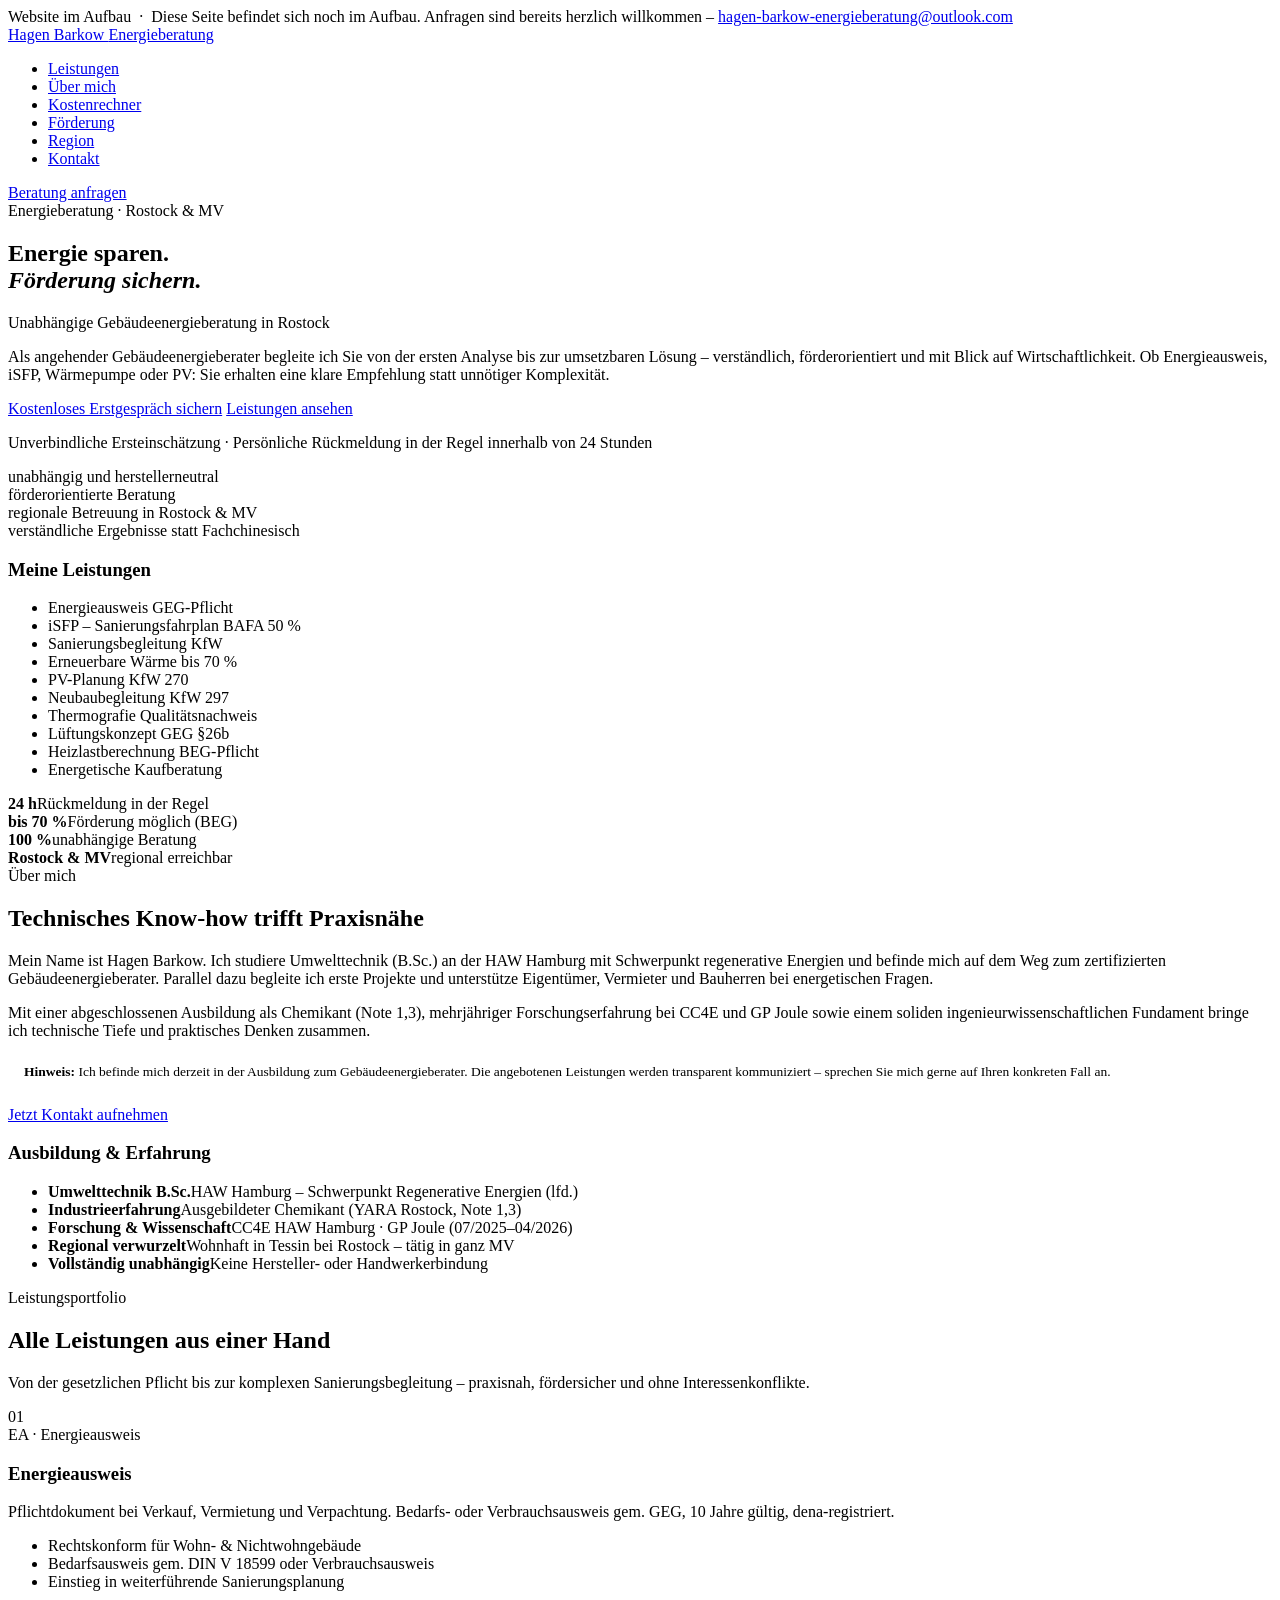
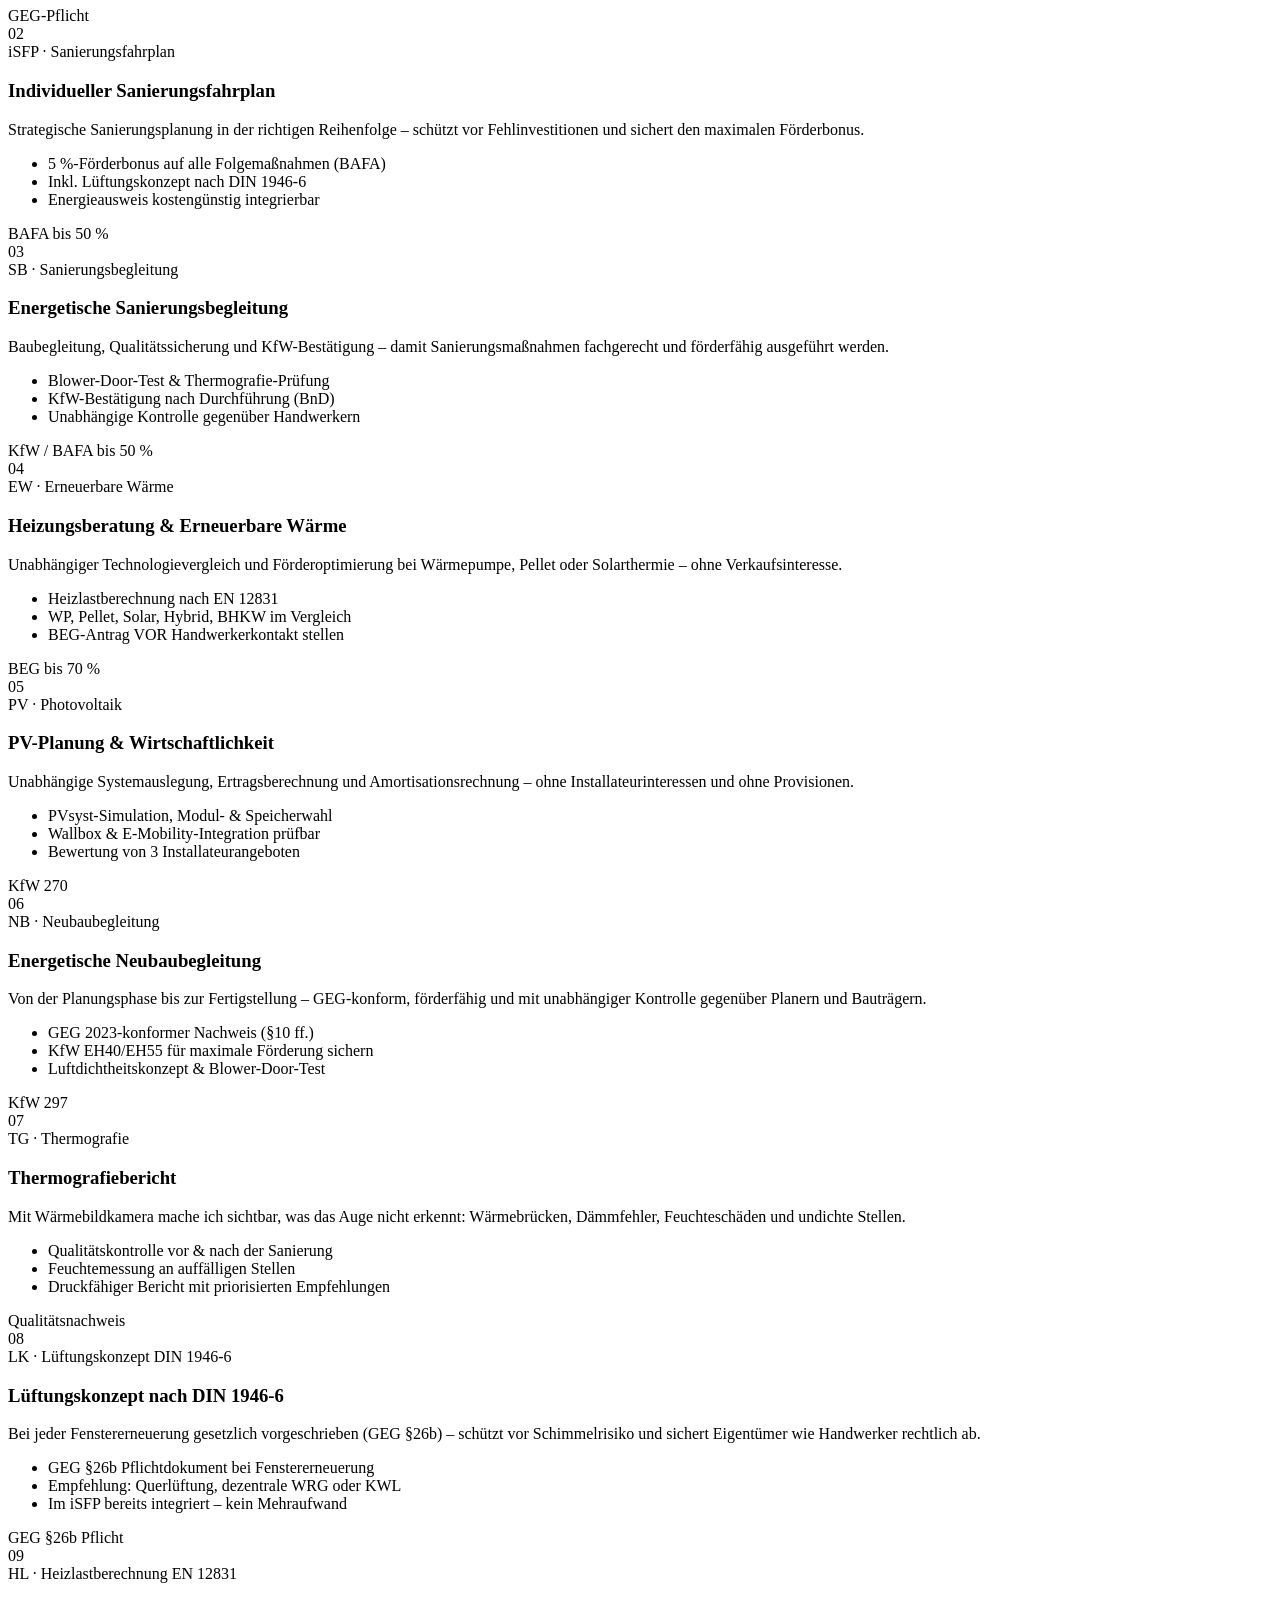
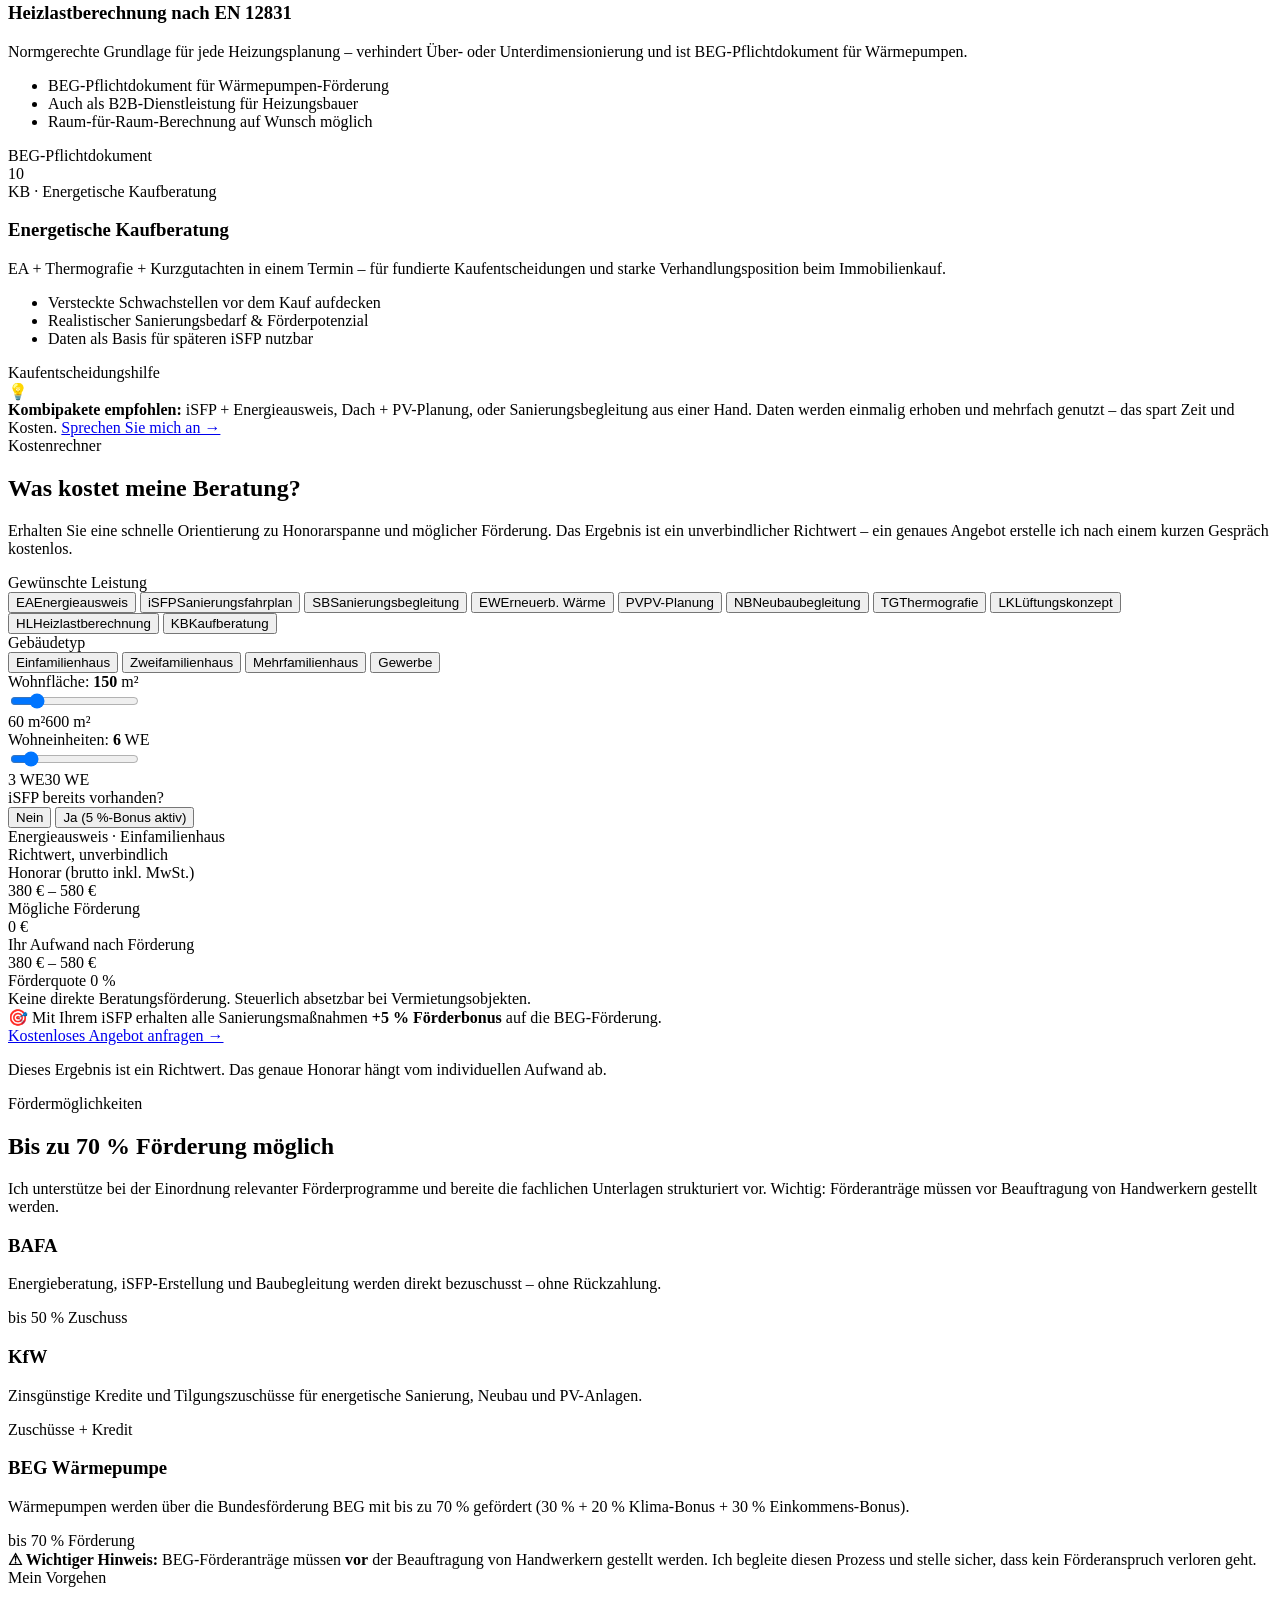
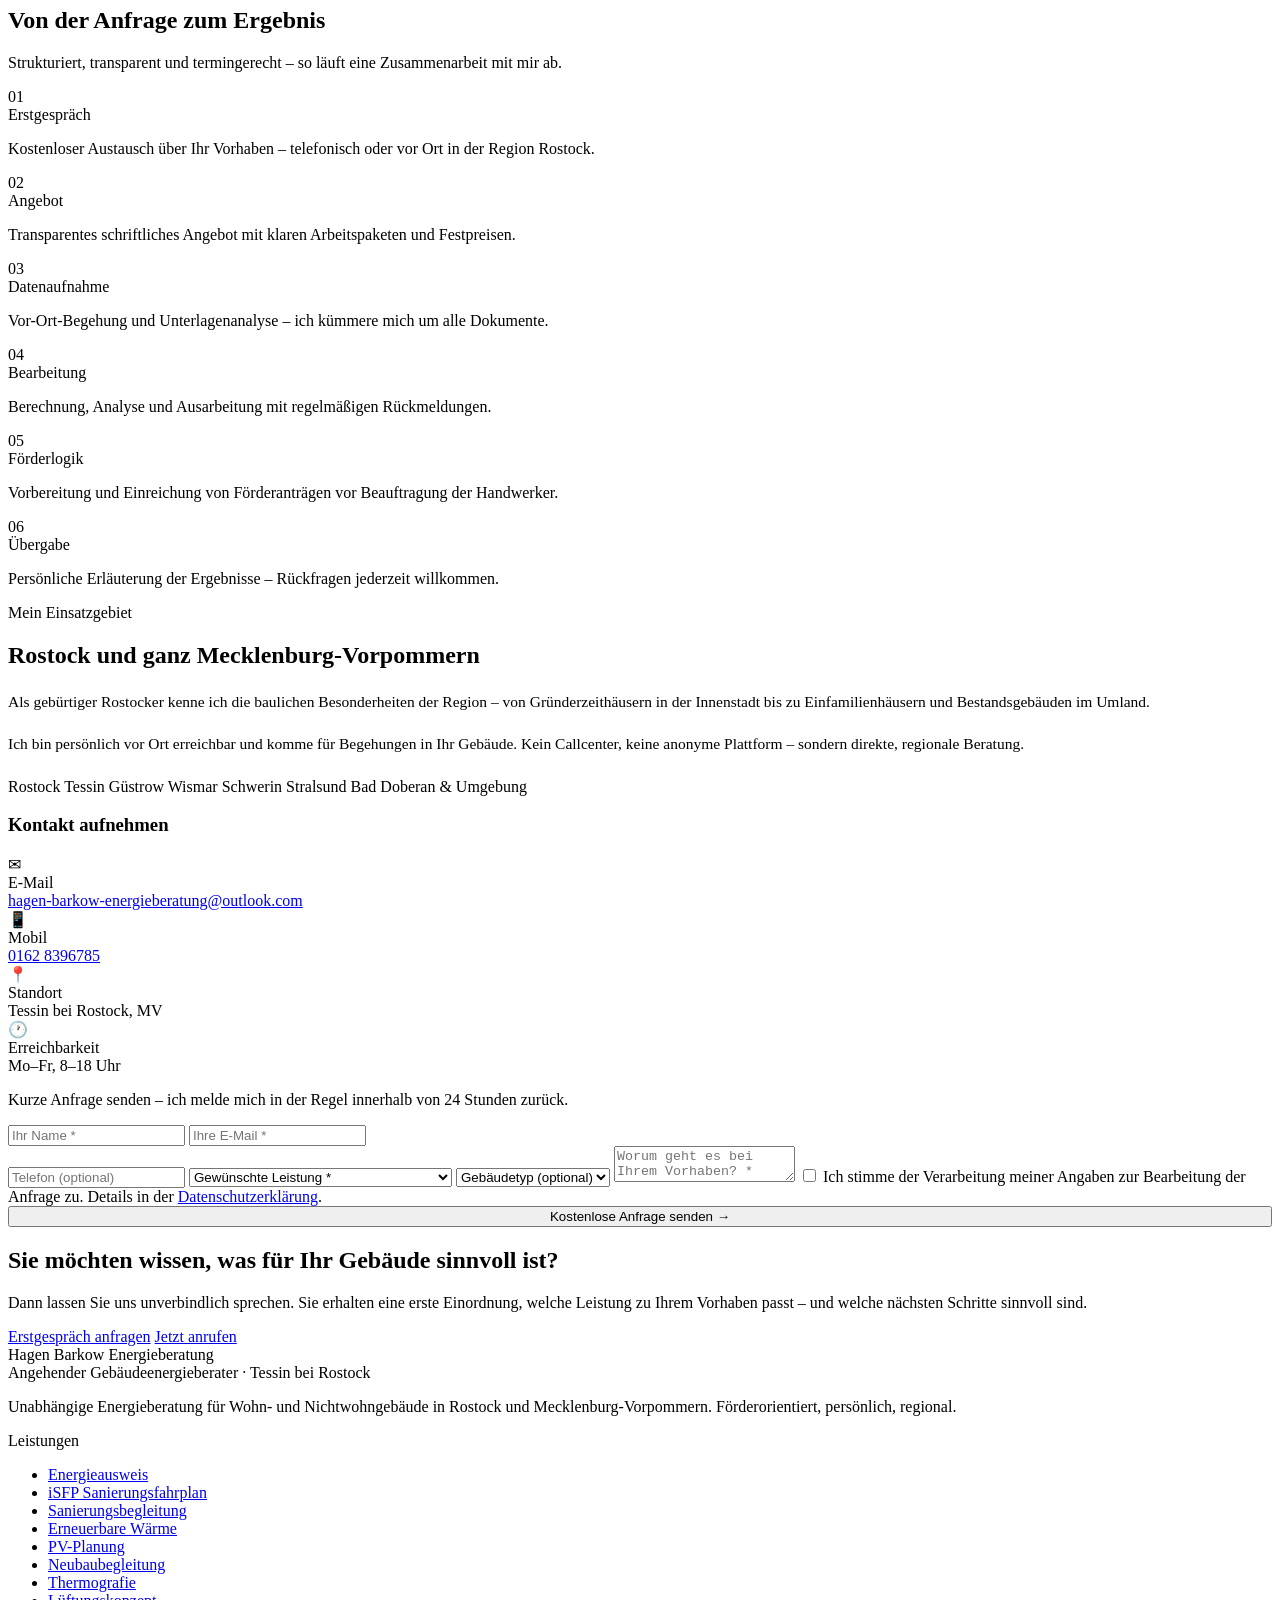
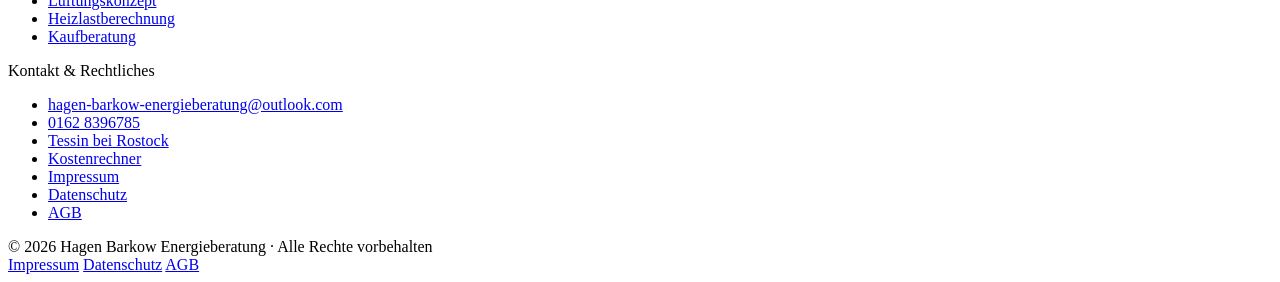
==== commit ec7fcbfe: "Add files via upload" ====
--- a/index.html
+++ b/index.html
@@ -4,13 +4,12 @@
   <meta charset="UTF-8">
   <meta name="viewport" content="width=device-width, initial-scale=1.0">
   <title>Hagen Barkow Energieberatung – Gebäudeenergieberater Rostock</title>
-  <meta name="description" content="Hagen Barkow – angehender Gebäudeenergieberater aus Rostock. Energieausweis, iSFP, Wärmepumpe, PV-Planung und Sanierungsbegleitung. Unabhängig & förderorientiert.">
-  <meta name="keywords" content="Energieberater Rostock, iSFP Rostock, Energieausweis Rostock, Wärmepumpe Beratung, PV Planung Rostock, Sanierungsbegleitung MV">
+  <meta name="description" content="Hagen Barkow – angehender Gebäudeenergieberater aus Rostock. Energieausweis, iSFP, Wärmepumpe, PV-Planung, Lüftungskonzept, Thermografie und Sanierungsbegleitung. Unabhängig & förderorientiert.">
+  <meta name="keywords" content="Energieberater Rostock, iSFP Rostock, Energieausweis Rostock, Wärmepumpe Beratung, PV Planung Rostock, Sanierungsbegleitung MV, Heizlastberechnung, Thermografie, Lüftungskonzept">
   <meta name="author" content="Hagen Barkow Energieberatung">
   <meta property="og:title" content="Hagen Barkow Energieberatung – Rostock">
   <meta property="og:description" content="Unabhängige Gebäudeenergieberatung in Rostock. Energieausweis, iSFP, Wärmepumpe, PV und Sanierungsbegleitung.">
   <meta property="og:type" content="website">
-  <meta property="og:url" content="https://hbe-energieberatung.github.io/hbe-energieberatung/">
   <link rel="preconnect" href="https://fonts.googleapis.com">
   <link href="https://fonts.googleapis.com/css2?family=Fraunces:ital,wght@0,400;0,600;0,700;1,400&family=DM+Sans:wght@300;400;500;600;700&display=swap" rel="stylesheet">
   <link rel="stylesheet" href="style.css">
@@ -29,30 +28,24 @@
       "addressCountry": "DE"
     },
     "telephone": "+491628396785",
-    "email": "hagenbarkow@gmx.de",
-    "areaServed": ["Rostock", "Mecklenburg-Vorpommern", "Norddeutschland"],
-    "priceRange": "€€",
-    "openingHours": "Mo-Fr 08:00-18:00"
+    "email": "hagen-barkow-energieberatung@outlook.com",
+    "areaServed": ["Rostock", "Mecklenburg-Vorpommern", "Norddeutschland"]
   }
   </script>
 </head>
 <body>
 
-  <!-- ══════════════════════════════════════════════
-       BANNER – Website im Aufbau
-  ══════════════════════════════════════════════ -->
+  <!-- ── In-Aufbau-Banner ── -->
   <div class="site-banner">
     <span class="banner-dot"></span>
     Website im Aufbau &nbsp;·&nbsp; Diese Seite befindet sich noch im Aufbau. Anfragen sind bereits herzlich willkommen –
-    <a href="mailto:hagenbarkow@gmx.de">hagenbarkow@gmx.de</a>
+    <a href="mailto:hagen-barkow-energieberatung@outlook.com">hagen-barkow-energieberatung@outlook.com</a>
   </div>
 
-  <!-- ══════════════════════════════════════════════
-       NAVIGATION
-  ══════════════════════════════════════════════ -->
+  <!-- ── Navigation ── -->
   <nav id="navbar">
     <div class="container nav-inner">
-      <a href="#home" class="nav-logo">Hagen Barkow <span>Energieberatung</span></a>
+      <a href="#" class="nav-logo">Hagen Barkow <span>Energieberatung</span></a>
       <ul class="nav-links">
         <li><a href="#leistungen">Leistungen</a></li>
         <li><a href="#ueber-mich">Über mich</a></li>
@@ -68,9 +61,7 @@
     </div>
   </nav>
 
-  <!-- ══════════════════════════════════════════════
-       HERO
-  ══════════════════════════════════════════════ -->
+  <!-- ── Hero ── -->
   <section class="hero" id="home">
     <div class="hero-bg"></div>
     <div class="hero-grid"></div>
@@ -103,15 +94,16 @@
           <li>Erneuerbare Wärme <span class="svc-tag">bis 70 %</span></li>
           <li>PV-Planung <span class="svc-tag">KfW 270</span></li>
           <li>Neubaubegleitung <span class="svc-tag">KfW 297</span></li>
-          <li>Thermografie</li>
+          <li>Thermografie <span class="svc-tag">Qualitätsnachweis</span></li>
+          <li>Lüftungskonzept <span class="svc-tag">GEG §26b</span></li>
+          <li>Heizlastberechnung <span class="svc-tag">BEG-Pflicht</span></li>
+          <li>Energetische Kaufberatung</li>
         </ul>
       </div>
     </div>
   </section>
 
-  <!-- ══════════════════════════════════════════════
-       STATS
-  ══════════════════════════════════════════════ -->
+  <!-- ── Stats ── -->
   <div class="stats-bar">
     <div class="container stats-inner">
       <div><strong>24 h</strong><span>Rückmeldung in der Regel</span></div>
@@ -121,9 +113,7 @@
     </div>
   </div>
 
-  <!-- ══════════════════════════════════════════════
-       ÜBER MICH
-  ══════════════════════════════════════════════ -->
+  <!-- ── Über mich ── -->
   <section class="section" id="ueber-mich">
     <div class="container two-col">
       <div class="about-text">
@@ -131,10 +121,10 @@
         <h2>Technisches Know-how trifft Praxisnähe</h2>
         <p>Mein Name ist Hagen Barkow. Ich studiere Umwelttechnik (B.Sc.) an der HAW Hamburg mit Schwerpunkt regenerative Energien und befinde mich auf dem Weg zum zertifizierten Gebäudeenergieberater. Parallel dazu begleite ich erste Projekte und unterstütze Eigentümer, Vermieter und Bauherren bei energetischen Fragen.</p>
         <p>Mit einer abgeschlossenen Ausbildung als Chemikant (Note 1,3), mehrjähriger Forschungserfahrung bei CC4E und GP Joule sowie einem soliden ingenieurwissenschaftlichen Fundament bringe ich technische Tiefe und praktisches Denken zusammen.</p>
-        <div style="margin-top:4px;font-size:13.5px;color:var(--mid);background:var(--gp);padding:12px 16px;border-left:3px solid var(--gold);border-radius:4px">
+        <p style="font-size:13.5px;color:var(--mid);background:var(--gp);padding:12px 16px;border-left:3px solid var(--gold);border-radius:4px;margin-top:-4px">
           <strong style="color:var(--gd)">Hinweis:</strong> Ich befinde mich derzeit in der Ausbildung zum Gebäudeenergieberater. Die angebotenen Leistungen werden transparent kommuniziert – sprechen Sie mich gerne auf Ihren konkreten Fall an.
-        </div>
-        <a href="#kontakt" class="btn btn-outline" style="margin-top:24px;display:inline-flex">Jetzt Kontakt aufnehmen</a>
+        </p>
+        <a href="#kontakt" class="btn btn-outline" style="margin-top:24px">Jetzt Kontakt aufnehmen</a>
       </div>
       <div>
         <div class="box">
@@ -161,9 +151,7 @@
     </div>
   </section>
 
-  <!-- ══════════════════════════════════════════════
-       LEISTUNGEN
-  ══════════════════════════════════════════════ -->
+  <!-- ── Leistungen ── -->
   <section class="section alt" id="leistungen">
     <div class="container">
       <div class="eyebrow">Leistungsportfolio</div>
@@ -175,7 +163,12 @@
           <div class="card-num">01</div>
           <div class="card-kuerzel">EA · Energieausweis</div>
           <h3>Energieausweis</h3>
-          <p>Pflichtdokument bei Verkauf, Vermietung und Verpachtung. Bedarfs- oder Verbrauchsausweis gem. GEG, 10 Jahre gültig.</p>
+          <p>Pflichtdokument bei Verkauf, Vermietung und Verpachtung. Bedarfs- oder Verbrauchsausweis gem. GEG, 10 Jahre gültig, dena-registriert.</p>
+          <ul class="card-highlights">
+            <li>Rechtskonform für Wohn- & Nichtwohngebäude</li>
+            <li>Bedarfsausweis gem. DIN V 18599 oder Verbrauchsausweis</li>
+            <li>Einstieg in weiterführende Sanierungsplanung</li>
+          </ul>
           <span class="card-badge">GEG-Pflicht</span>
         </div>
 
@@ -183,23 +176,38 @@
           <div class="card-num">02</div>
           <div class="card-kuerzel">iSFP · Sanierungsfahrplan</div>
           <h3>Individueller Sanierungsfahrplan</h3>
-          <p>Strategische Sanierungsplanung in der richtigen Reihenfolge – mit 5 %-Förderbonus auf alle Folgemaßnahmen.</p>
+          <p>Strategische Sanierungsplanung in der richtigen Reihenfolge – schützt vor Fehlinvestitionen und sichert den maximalen Förderbonus.</p>
+          <ul class="card-highlights">
+            <li>5 %-Förderbonus auf alle Folgemaßnahmen (BAFA)</li>
+            <li>Inkl. Lüftungskonzept nach DIN 1946-6</li>
+            <li>Energieausweis kostengünstig integrierbar</li>
+          </ul>
           <span class="card-badge gold">BAFA bis 50 %</span>
         </div>
 
         <div class="card">
           <div class="card-num">03</div>
           <div class="card-kuerzel">SB · Sanierungsbegleitung</div>
-          <h3>Sanierungsbegleitung</h3>
-          <p>Baubegleitung, Qualitätssicherung, Blower-Door-Test und KfW-Bestätigung für komplexere Sanierungsmaßnahmen.</p>
-          <span class="card-badge gold">KfW / BAFA</span>
+          <h3>Energetische Sanierungsbegleitung</h3>
+          <p>Baubegleitung, Qualitätssicherung und KfW-Bestätigung – damit Sanierungsmaßnahmen fachgerecht und förderfähig ausgeführt werden.</p>
+          <ul class="card-highlights">
+            <li>Blower-Door-Test & Thermografie-Prüfung</li>
+            <li>KfW-Bestätigung nach Durchführung (BnD)</li>
+            <li>Unabhängige Kontrolle gegenüber Handwerkern</li>
+          </ul>
+          <span class="card-badge gold">KfW / BAFA bis 50 %</span>
         </div>
 
         <div class="card">
           <div class="card-num">04</div>
           <div class="card-kuerzel">EW · Erneuerbare Wärme</div>
           <h3>Heizungsberatung & Erneuerbare Wärme</h3>
-          <p>Unabhängiger Technologievergleich, Heizlastberechnung und Förderoptimierung bei Wärmepumpe, Pellet oder Solarthermie.</p>
+          <p>Unabhängiger Technologievergleich und Förderoptimierung bei Wärmepumpe, Pellet oder Solarthermie – ohne Verkaufsinteresse.</p>
+          <ul class="card-highlights">
+            <li>Heizlastberechnung nach EN 12831</li>
+            <li>WP, Pellet, Solar, Hybrid, BHKW im Vergleich</li>
+            <li>BEG-Antrag VOR Handwerkerkontakt stellen</li>
+          </ul>
           <span class="card-badge gold">BEG bis 70 %</span>
         </div>
 
@@ -207,471 +215,207 @@
           <div class="card-num">05</div>
           <div class="card-kuerzel">PV · Photovoltaik</div>
           <h3>PV-Planung & Wirtschaftlichkeit</h3>
-          <p>Unabhängige Systemauslegung, Ertragsberechnung, Amortisationsrechnung und Installateurauswahl aus 3 Angeboten.</p>
+          <p>Unabhängige Systemauslegung, Ertragsberechnung und Amortisationsrechnung – ohne Installateurinteressen und ohne Provisionen.</p>
+          <ul class="card-highlights">
+            <li>PVsyst-Simulation, Modul- & Speicherwahl</li>
+            <li>Wallbox & E-Mobility-Integration prüfbar</li>
+            <li>Bewertung von 3 Installateurangeboten</li>
+          </ul>
           <span class="card-badge gold">KfW 270</span>
         </div>
 
         <div class="card">
           <div class="card-num">06</div>
-          <div class="card-kuerzel">NB · TG · Weitere</div>
-          <h3>Neubaubegleitung & Thermografie</h3>
-          <p>GEG-Nachweis, KfW-Effizienzhaus-Begleitung und Luftdichtheitskonzept. Plus Thermografieberichte zur Wärmebrückenanalyse.</p>
+          <div class="card-kuerzel">NB · Neubaubegleitung</div>
+          <h3>Energetische Neubaubegleitung</h3>
+          <p>Von der Planungsphase bis zur Fertigstellung – GEG-konform, förderfähig und mit unabhängiger Kontrolle gegenüber Planern und Bauträgern.</p>
+          <ul class="card-highlights">
+            <li>GEG 2023-konformer Nachweis (§10 ff.)</li>
+            <li>KfW EH40/EH55 für maximale Förderung sichern</li>
+            <li>Luftdichtheitskonzept & Blower-Door-Test</li>
+          </ul>
           <span class="card-badge gold">KfW 297</span>
         </div>
 
-      </div>
+        <div class="card">
+          <div class="card-num">07</div>
+          <div class="card-kuerzel">TG · Thermografie</div>
+          <h3>Thermografiebericht</h3>
+          <p>Mit Wärmebildkamera mache ich sichtbar, was das Auge nicht erkennt: Wärmebrücken, Dämmfehler, Feuchteschäden und undichte Stellen.</p>
+          <ul class="card-highlights">
+            <li>Qualitätskontrolle vor & nach der Sanierung</li>
+            <li>Feuchtemessung an auffälligen Stellen</li>
+            <li>Druckfähiger Bericht mit priorisierten Empfehlungen</li>
+          </ul>
+          <span class="card-badge">Qualitätsnachweis</span>
+        </div>
+
+        <div class="card">
+          <div class="card-num">08</div>
+          <div class="card-kuerzel">LK · Lüftungskonzept DIN 1946-6</div>
+          <h3>Lüftungskonzept nach DIN 1946-6</h3>
+          <p>Bei jeder Fenstererneuerung gesetzlich vorgeschrieben (GEG §26b) – schützt vor Schimmelrisiko und sichert Eigentümer wie Handwerker rechtlich ab.</p>
+          <ul class="card-highlights">
+            <li>GEG §26b Pflichtdokument bei Fenstererneuerung</li>
+            <li>Empfehlung: Querlüftung, dezentrale WRG oder KWL</li>
+            <li>Im iSFP bereits integriert – kein Mehraufwand</li>
+          </ul>
+          <span class="card-badge">GEG §26b Pflicht</span>
+        </div>
+
+        <div class="card">
+          <div class="card-num">09</div>
+          <div class="card-kuerzel">HL · Heizlastberechnung EN 12831</div>
+          <h3>Heizlastberechnung nach EN 12831</h3>
+          <p>Normgerechte Grundlage für jede Heizungsplanung – verhindert Über- oder Unterdimensionierung und ist BEG-Pflichtdokument für Wärmepumpen.</p>
+          <ul class="card-highlights">
+            <li>BEG-Pflichtdokument für Wärmepumpen-Förderung</li>
+            <li>Auch als B2B-Dienstleistung für Heizungsbauer</li>
+            <li>Raum-für-Raum-Berechnung auf Wunsch möglich</li>
+          </ul>
+          <span class="card-badge">BEG-Pflichtdokument</span>
+        </div>
+
+        <div class="card">
+          <div class="card-num">10</div>
+          <div class="card-kuerzel">KB · Energetische Kaufberatung</div>
+          <h3>Energetische Kaufberatung</h3>
+          <p>EA + Thermografie + Kurzgutachten in einem Termin – für fundierte Kaufentscheidungen und starke Verhandlungsposition beim Immobilienkauf.</p>
+          <ul class="card-highlights">
+            <li>Versteckte Schwachstellen vor dem Kauf aufdecken</li>
+            <li>Realistischer Sanierungsbedarf & Förderpotenzial</li>
+            <li>Daten als Basis für späteren iSFP nutzbar</li>
+          </ul>
+          <span class="card-badge">Kaufentscheidungshilfe</span>
+        </div>
+
+      </div>
+
+      <!-- Kombipakete Hinweis -->
+      <div class="kombipakete-hint">
+        <div class="kombi-icon">💡</div>
+        <div>
+          <strong>Kombipakete empfohlen:</strong> iSFP + Energieausweis, Dach + PV-Planung, oder Sanierungsbegleitung aus einer Hand. Daten werden einmalig erhoben und mehrfach genutzt – das spart Zeit und Kosten. <a href="#kontakt">Sprechen Sie mich an →</a>
+        </div>
+      </div>
+
     </div>
   </section>
 
-  <!-- ══════════════════════════════════════════════
-       KOSTENRECHNER
-  ══════════════════════════════════════════════ -->
-  <section class="section alt" id="rechner">
+  <!-- ── Kostenrechner ── -->
+  <section class="section" id="rechner">
     <div class="container">
       <div class="eyebrow">Kostenrechner</div>
       <h2>Was kostet meine Beratung?</h2>
       <p class="section-intro">Erhalten Sie eine schnelle Orientierung zu Honorarspanne und möglicher Förderung. Das Ergebnis ist ein unverbindlicher Richtwert – ein genaues Angebot erstelle ich nach einem kurzen Gespräch kostenlos.</p>
 
-      <div class="calc-wrap">
-
-        <!-- ── Eingaben ── -->
-        <div class="calc-inputs">
-
-          <div class="calc-field">
-            <label class="calc-label">Gewünschte Leistung</label>
-            <div class="calc-pills" id="pill-leistung">
-              <button class="calc-pill active" data-val="ea">Energieausweis</button>
-              <button class="calc-pill" data-val="isfp">iSFP</button>
-              <button class="calc-pill" data-val="sb">Sanierungsbegleitung</button>
-              <button class="calc-pill" data-val="ew">Erneuerbare Wärme</button>
-              <button class="calc-pill" data-val="pv">PV-Planung</button>
-              <button class="calc-pill" data-val="nb">Neubaubegleitung</button>
+      <div class="rechner-wrap">
+
+        <!-- Controls -->
+        <div class="rechner-controls">
+
+          <!-- Leistungsauswahl -->
+          <div class="rechner-block">
+            <div class="rechner-label">Gewünschte Leistung</div>
+            <div class="svc-pills" id="svcPills">
+              <button class="svc-pill active" data-svc="EA" onclick="setSvc('EA', this)"><span class="pill-code">EA</span><span class="pill-name">Energieausweis</span></button>
+              <button class="svc-pill" data-svc="iSFP" onclick="setSvc('iSFP', this)"><span class="pill-code">iSFP</span><span class="pill-name">Sanierungsfahrplan</span></button>
+              <button class="svc-pill" data-svc="SB" onclick="setSvc('SB', this)"><span class="pill-code">SB</span><span class="pill-name">Sanierungsbegleitung</span></button>
+              <button class="svc-pill" data-svc="EW" onclick="setSvc('EW', this)"><span class="pill-code">EW</span><span class="pill-name">Erneuerb. Wärme</span></button>
+              <button class="svc-pill" data-svc="PV" onclick="setSvc('PV', this)"><span class="pill-code">PV</span><span class="pill-name">PV-Planung</span></button>
+              <button class="svc-pill" data-svc="NB" onclick="setSvc('NB', this)"><span class="pill-code">NB</span><span class="pill-name">Neubaubegleitung</span></button>
+              <button class="svc-pill" data-svc="TG" onclick="setSvc('TG', this)"><span class="pill-code">TG</span><span class="pill-name">Thermografie</span></button>
+              <button class="svc-pill" data-svc="LK" onclick="setSvc('LK', this)"><span class="pill-code">LK</span><span class="pill-name">Lüftungskonzept</span></button>
+              <button class="svc-pill" data-svc="HL" onclick="setSvc('HL', this)"><span class="pill-code">HL</span><span class="pill-name">Heizlastberechnung</span></button>
+              <button class="svc-pill" data-svc="KB" onclick="setSvc('KB', this)"><span class="pill-code">KB</span><span class="pill-name">Kaufberatung</span></button>
             </div>
           </div>
 
-          <div class="calc-field">
-            <label class="calc-label">Gebäudetyp</label>
-            <div class="calc-pills" id="pill-gebaeude">
-              <button class="calc-pill active" data-val="efh">Einfamilienhaus</button>
-              <button class="calc-pill" data-val="zfh">Zweifamilienhaus</button>
-              <button class="calc-pill" data-val="mfh">Mehrfamilienhaus</button>
-              <button class="calc-pill" data-val="gewerbe">Gewerbe</button>
+          <!-- Gebäudetyp -->
+          <div class="rechner-block">
+            <div class="rechner-label">Gebäudetyp</div>
+            <div class="typ-btns" id="typBtns">
+              <button class="typ-btn active" data-typ="EFH" onclick="setTyp('EFH', this)">Einfamilienhaus</button>
+              <button class="typ-btn" data-typ="ZFH" onclick="setTyp('ZFH', this)">Zweifamilienhaus</button>
+              <button class="typ-btn" data-typ="MFH" onclick="setTyp('MFH', this)">Mehrfamilienhaus</button>
+              <button class="typ-btn" data-typ="GEW" onclick="setTyp('GEW', this)">Gewerbe</button>
             </div>
           </div>
 
-          <div class="calc-field" id="field-flaeche">
-            <label class="calc-label">Wohnfläche: <strong id="flaeche-val">150</strong> m²</label>
-            <input type="range" id="slider-flaeche" min="60" max="600" step="10" value="150"
-              style="width:100%;margin-top:8px">
-            <div style="display:flex;justify-content:space-between;font-size:12px;color:var(--mid);margin-top:4px">
-              <span>60 m²</span><span>600 m²</span>
+          <!-- Wohnfläche -->
+          <div class="rechner-block" id="flaecheBlock">
+            <div class="rechner-label">Wohnfläche: <strong id="flaecheVal">150</strong> m²</div>
+            <input type="range" class="range-slider" id="flaecheSlider" min="60" max="600" value="150" step="10" oninput="setFlaeche(this.value)">
+            <div class="range-minmax"><span>60 m²</span><span>600 m²</span></div>
+          </div>
+
+          <!-- Wohneinheiten (MFH only) -->
+          <div class="rechner-block hidden" id="weBlock">
+            <div class="rechner-label">Wohneinheiten: <strong id="weVal">6</strong> WE</div>
+            <input type="range" class="range-slider" id="weSlider" min="3" max="30" value="6" step="1" oninput="setWE(this.value)">
+            <div class="range-minmax"><span>3 WE</span><span>30 WE</span></div>
+          </div>
+
+          <!-- iSFP vorhanden -->
+          <div class="rechner-block" id="isfpBlock">
+            <div class="rechner-label">iSFP bereits vorhanden?</div>
+            <div class="typ-btns">
+              <button class="typ-btn active" id="isfpNein" onclick="setISFP(false, this)">Nein</button>
+              <button class="typ-btn" id="isfpJa" onclick="setISFP(true, this)">Ja (5 %-Bonus aktiv)</button>
             </div>
           </div>
 
-          <div class="calc-field" id="field-we" style="display:none">
-            <label class="calc-label">Anzahl Wohneinheiten: <strong id="we-val">4</strong></label>
-            <input type="range" id="slider-we" min="3" max="20" step="1" value="4"
-              style="width:100%;margin-top:8px">
-            <div style="display:flex;justify-content:space-between;font-size:12px;color:var(--mid);margin-top:4px">
-              <span>3 WE</span><span>20 WE</span>
+        </div>
+
+        <!-- Result -->
+        <div class="rechner-result" id="rechnerResult">
+          <div class="result-header">
+            <div class="result-title" id="resultTitle">Energieausweis · Einfamilienhaus</div>
+            <div class="result-note">Richtwert, unverbindlich</div>
+          </div>
+
+          <div class="result-rows">
+            <div class="result-row">
+              <div class="result-row-label">Honorar (brutto inkl. MwSt.)</div>
+              <div class="result-row-value main" id="rHonorar">380 – 580 €</div>
             </div>
-          </div>
-
-          <div class="calc-field" id="field-isfp-vorh" style="display:none">
-            <label class="calc-label">iSFP bereits vorhanden?</label>
-            <div class="calc-pills" id="pill-isfp">
-              <button class="calc-pill active" data-val="nein">Nein</button>
-              <button class="calc-pill" data-val="ja">Ja (5 %-Bonus aktiv)</button>
+            <div class="result-row foerder-row" id="foerderRow">
+              <div class="result-row-label">
+                <span>Mögliche Förderung</span>
+                <span class="foerder-badge" id="foerderBadge">BAFA</span>
+              </div>
+              <div class="result-row-value green" id="rFoerder">0 €</div>
             </div>
-          </div>
-
-        </div>
-
-        <!-- ── Ergebnis ── -->
-        <div class="calc-result" id="calc-result">
-          <div class="calc-result-header">
-            <span class="calc-result-title" id="res-title">Energieausweis · Einfamilienhaus</span>
-            <span class="calc-result-hint">Richtwert, unverbindlich</span>
-          </div>
-
-          <div class="calc-numbers">
-            <div class="calc-num-block">
-              <div class="calc-num-label">Honorar (brutto)</div>
-              <div class="calc-num-value" id="res-brutto">300 – 500 €</div>
+            <div class="result-row total-row">
+              <div class="result-row-label">Ihr Aufwand nach Förderung</div>
+              <div class="result-row-value total" id="rNetto">380 – 580 €</div>
             </div>
-            <div class="calc-num-divider">−</div>
-            <div class="calc-num-block highlight">
-              <div class="calc-num-label">Mögliche Förderung</div>
-              <div class="calc-num-value green" id="res-foerder">0 €</div>
-              <div class="calc-num-sub" id="res-foerder-prog"></div>
+          </div>
+
+          <div class="foerderquote-wrap">
+            <div class="foerderquote-label">Förderquote <span id="foerderPct">0 %</span></div>
+            <div class="foerderquote-track">
+              <div class="foerderquote-bar" id="foerderBar" style="width:0%"></div>
             </div>
-            <div class="calc-num-divider">=</div>
-            <div class="calc-num-block primary">
-              <div class="calc-num-label">Ihr Nettoaufwand</div>
-              <div class="calc-num-value gold" id="res-netto">300 – 500 €</div>
-            </div>
-          </div>
-
-          <div class="calc-foerder-info" id="res-info">
-            <div class="calc-info-icon">ℹ</div>
-            <div id="res-info-text">Für den Energieausweis ist keine direkte Beratungsförderung vorgesehen. Die Kosten sind steuerlich absetzbar (Vermietungsobjekte).</div>
-          </div>
-
-          <div class="calc-foerder-bar" id="res-bar-wrap" style="display:none">
-            <div class="calc-bar-label">
-              <span>Förderquote</span>
-              <span id="res-bar-pct">0 %</span>
-            </div>
-            <div class="calc-bar-track">
-              <div class="calc-bar-fill" id="res-bar-fill"></div>
-            </div>
-          </div>
-
-          <a href="#kontakt" class="btn btn-primary" style="margin-top:20px;width:100%;justify-content:center">
-            Kostenloses Angebot anfragen →
-          </a>
-          <p style="font-size:12px;color:var(--mid);text-align:center;margin-top:10px">
-            Dieses Ergebnis ist ein Richtwert. Das genaue Honorar hängt vom individuellen Aufwand ab.
-          </p>
+          </div>
+
+          <div class="result-info" id="resultInfo">
+            Für den Energieausweis ist keine direkte Beratungsförderung vorgesehen. Die Kosten sind steuerlich absetzbar (Vermietungsobjekte).
+          </div>
+
+          <div class="isfp-bonus-note hidden" id="isfpBonusNote">
+            🎯 Mit Ihrem iSFP erhalten alle Sanierungsmaßnahmen <strong>+5 % Förderbonus</strong> auf die BEG-Förderung.
+          </div>
+
+          <a href="#kontakt" class="btn btn-primary" style="width:100%;justify-content:center;margin-top:16px">Kostenloses Angebot anfragen →</a>
+          <p class="result-disclaimer">Dieses Ergebnis ist ein Richtwert. Das genaue Honorar hängt vom individuellen Aufwand ab.</p>
         </div>
 
       </div>
     </div>
   </section>
 
-  <style>
-  /* ── Kostenrechner ── */
-  .calc-wrap {
-    display: grid;
-    grid-template-columns: 1fr 1fr;
-    gap: 32px;
-    margin-top: 40px;
-    align-items: start;
-  }
-  .calc-inputs {
-    display: flex;
-    flex-direction: column;
-    gap: 24px;
-  }
-  .calc-label {
-    display: block;
-    font-size: 13px;
-    font-weight: 600;
-    color: var(--gd);
-    margin-bottom: 10px;
-    text-transform: uppercase;
-    letter-spacing: .06em;
-  }
-  .calc-pills {
-    display: flex;
-    flex-wrap: wrap;
-    gap: 8px;
-  }
-  .calc-pill {
-    padding: 7px 14px;
-    border-radius: 100px;
-    border: 1.5px solid rgba(44,95,45,.25);
-    background: #fff;
-    color: var(--mid);
-    font-size: 13px;
-    font-family: var(--sans);
-    cursor: pointer;
-    transition: all .18s;
-    font-weight: 500;
-  }
-  .calc-pill:hover {
-    border-color: var(--gm);
-    color: var(--gm);
-  }
-  .calc-pill.active {
-    background: var(--gd);
-    border-color: var(--gd);
-    color: #fff;
-    font-weight: 600;
-  }
-  .calc-result {
-    background: #fff;
-    border: 1px solid rgba(44,95,45,.14);
-    border-radius: 12px;
-    padding: 28px 24px;
-    box-shadow: 0 8px 32px rgba(31,78,40,.08);
-    position: sticky;
-    top: 80px;
-  }
-  .calc-result-header {
-    display: flex;
-    justify-content: space-between;
-    align-items: flex-start;
-    margin-bottom: 22px;
-    gap: 12px;
-  }
-  .calc-result-title {
-    font-family: var(--serif);
-    font-size: 16px;
-    font-weight: 600;
-    color: var(--gd);
-    line-height: 1.3;
-  }
-  .calc-result-hint {
-    font-size: 11px;
-    color: var(--mid);
-    background: var(--gp);
-    padding: 3px 8px;
-    border-radius: 100px;
-    white-space: nowrap;
-    flex-shrink: 0;
-  }
-  .calc-numbers {
-    display: flex;
-    align-items: center;
-    gap: 8px;
-    margin-bottom: 20px;
-  }
-  .calc-num-block {
-    flex: 1;
-    text-align: center;
-    padding: 14px 10px;
-    border-radius: 8px;
-    background: var(--gp);
-  }
-  .calc-num-block.primary {
-    background: var(--gd);
-  }
-  .calc-num-block.highlight {
-    background: #F4FAF4;
-    border: 1px solid rgba(44,95,45,.15);
-  }
-  .calc-num-divider {
-    font-size: 20px;
-    color: var(--mid);
-    font-weight: 300;
-    flex-shrink: 0;
-  }
-  .calc-num-label {
-    font-size: 10px;
-    font-weight: 600;
-    text-transform: uppercase;
-    letter-spacing: .08em;
-    color: var(--mid);
-    margin-bottom: 6px;
-  }
-  .calc-num-block.primary .calc-num-label { color: rgba(255,255,255,.65); }
-  .calc-num-value {
-    font-family: var(--serif);
-    font-size: 17px;
-    font-weight: 700;
-    color: var(--gd);
-    line-height: 1.2;
-  }
-  .calc-num-value.green { color: var(--ga); }
-  .calc-num-value.gold { color: var(--gold-l); }
-  .calc-num-block.primary .calc-num-value { color: #fff; }
-  .calc-num-sub {
-    font-size: 10px;
-    color: var(--ga);
-    margin-top: 3px;
-    font-weight: 600;
-  }
-  .calc-foerder-info {
-    display: flex;
-    gap: 10px;
-    padding: 12px 14px;
-    background: #FDF8EC;
-    border: 1px solid #D4BC6A;
-    border-left-width: 3px;
-    border-radius: 6px;
-    font-size: 13px;
-    color: #7A6A2A;
-    line-height: 1.55;
-    margin-bottom: 14px;
-  }
-  .calc-info-icon {
-    font-size: 16px;
-    flex-shrink: 0;
-    margin-top: 1px;
-  }
-  .calc-bar-label {
-    display: flex;
-    justify-content: space-between;
-    font-size: 12px;
-    font-weight: 600;
-    color: var(--mid);
-    margin-bottom: 6px;
-  }
-  .calc-bar-track {
-    height: 8px;
-    background: var(--gl);
-    border-radius: 4px;
-    overflow: hidden;
-    margin-bottom: 14px;
-  }
-  .calc-bar-fill {
-    height: 100%;
-    background: linear-gradient(90deg, var(--gm), var(--gold));
-    border-radius: 4px;
-    transition: width .5s ease;
-  }
-  @media (max-width: 860px) {
-    .calc-wrap { grid-template-columns: 1fr; }
-    .calc-result { position: static; }
-  }
-  </style>
-
-  <script>
-  (function() {
-    // ── Daten ─────────────────────────────────────────────────────────
-    // [min, max, foerder_fix, foerder_pct, foerder_max, foerder_prog, info]
-    // foerder_fix = fester Betrag; foerder_pct = %-Anteil des Honorars; foerder_max = Obergrenze
-    const DATA = {
-      ea: {
-        label: 'Energieausweis',
-        efh:    { min:250,  max:500,  fp:0,    fmax:0,    prog:'',                  info:'Für den Energieausweis ist keine direkte Förderung der Beratungskosten vorgesehen. Die Kosten sind bei Vermietungsobjekten steuerlich absetzbar.' },
-        zfh:    { min:300,  max:600,  fp:0,    fmax:0,    prog:'',                  info:'Für den Energieausweis ist keine direkte Förderung der Beratungskosten vorgesehen.' },
-        mfh:    { min:400,  max:900,  fp:0,    fmax:0,    prog:'',                  info:'Bei Mehrfamilienhäusern steigt der Aufwand mit der Anzahl der Wohneinheiten. Keine direkte Beratungsförderung.' },
-        gewerbe:{ min:400,  max:900,  fp:0,    fmax:0,    prog:'',                  info:'Für Nichtwohngebäude gilt DIN V 18599. Kein direkter Förderanspruch für die Ausstellungskosten.' },
-      },
-      isfp: {
-        label: 'iSFP – Sanierungsfahrplan',
-        efh:    { min:800,  max:1400, fp:0.5,  fmax:650,  prog:'BAFA 50 %',         info:'Die BAFA fördert den iSFP mit bis zu 50 % (max. 650 € für Ein-/Zweifamilienhaus). Antrag über mich – vor Beauftragung stellen.' },
-        zfh:    { min:800,  max:1400, fp:0.5,  fmax:650,  prog:'BAFA 50 %',         info:'Die BAFA fördert den iSFP mit bis zu 50 % (max. 650 € für Ein-/Zweifamilienhaus). Antrag über mich – vor Beauftragung stellen.' },
-        mfh:    { min:1200, max:2800, fp:0.5,  fmax:850,  prog:'BAFA 50 %',         info:'Beim MFH fördert BAFA bis zu 50 % des Honorars, max. 850 € je WE. Ich übernehme die Antragstellung.' },
-        gewerbe:{ min:1200, max:2500, fp:0.5,  fmax:1700, prog:'BAFA 50 %',         info:'Für Nichtwohngebäude fördert die BAFA die iSFP-Erstellung mit bis zu 50 % (max. 1.700 €).' },
-      },
-      sb: {
-        label: 'Sanierungsbegleitung',
-        efh:    { min:1500, max:3500, fp:0.5,  fmax:5000, prog:'KfW BEG 50 %',      info:'Die KfW BEG fördert die Baubegleitung mit bis zu 50 % der Kosten (max. 5.000 € je EFH). Antrag vor Beauftragung der Handwerker.' },
-        zfh:    { min:1500, max:3500, fp:0.5,  fmax:5000, prog:'KfW BEG 50 %',      info:'Die KfW BEG fördert die Baubegleitung mit bis zu 50 % der Kosten (max. 5.000 € je Haus). Antrag vor Beauftragung der Handwerker.' },
-        mfh:    { min:2500, max:6000, fp:0.5,  fmax:2000, prog:'KfW 50 % / WE',     info:'Beim MFH werden bis zu 50 % gefördert, max. 2.000 € je Wohneinheit. Ich koordiniere den Antrag für Sie.' },
-        gewerbe:{ min:2000, max:5000, fp:0.5,  fmax:5000, prog:'KfW BEG 50 %',      info:'Für Nichtwohngebäude gelten ähnliche Fördersätze. Konkrete Berechnung nach Absprache.' },
-      },
-      ew: {
-        label: 'Heizungsberatung & Erneuerbare Wärme',
-        efh:    { min:500,  max:1200, fp:0,    fmax:0,    prog:'',                  info:'Die Beratungsleistung selbst wird nicht direkt gefördert. Der Mehrwert liegt im Förderbonus: Mit iSFP erhalten alle Folgemaßnahmen (z. B. Wärmepumpe) +5 % auf die BEG-Förderung – das sind schnell 500–2.000 € mehr.' },
-        zfh:    { min:500,  max:1200, fp:0,    fmax:0,    prog:'',                  info:'Die Beratungsleistung selbst wird nicht direkt gefördert. Mit vorhandenem iSFP erhalten Folgemaßnahmen +5 % Förderbonus.' },
-        mfh:    { min:800,  max:2000, fp:0,    fmax:0,    prog:'',                  info:'Bei MFH ergibt sich durch den iSFP-Bonus ein erheblicher Mehrwert bei der Anlagenförderung.' },
-        gewerbe:{ min:800,  max:2000, fp:0,    fmax:0,    prog:'',                  info:'Beratungskosten nicht direkt förderbar. Indirekt: optimale Förderstrategie bei der Anlagenförderung.' },
-      },
-      pv: {
-        label: 'PV-Planung',
-        efh:    { min:400,  max:900,  fp:0,    fmax:0,    prog:'',                  info:'Die Beratungsleistung ist nicht direkt förderbar. Die PV-Anlage selbst kann über KfW 270 zinsgünstig finanziert werden.' },
-        zfh:    { min:400,  max:900,  fp:0,    fmax:0,    prog:'',                  info:'Die Beratungsleistung ist nicht direkt förderbar. PV-Anlage über KfW 270 finanzierbar.' },
-        mfh:    { min:700,  max:1600, fp:0,    fmax:0,    prog:'',                  info:'Bei MFH-Anlagen steigt der Planungsaufwand. Keine direkte Förderung der Beratung.' },
-        gewerbe:{ min:700,  max:1800, fp:0,    fmax:0,    prog:'',                  info:'Gewerbe-PV: höherer Planungsaufwand, ggf. EEG-Direktvermarktung zu prüfen. Keine direkte Beratungsförderung.' },
-      },
-      nb: {
-        label: 'Neubaubegleitung',
-        efh:    { min:1200, max:2500, fp:0,    fmax:0,    prog:'',                  info:'Die energetische Neubaubegleitung ist nicht direkt förderbar. Durch KfW-Effizienzhaus-Standard (EH40) werden jedoch erhebliche Tilgungszuschüsse auf das Gebäude ermöglicht.' },
-        zfh:    { min:1200, max:2500, fp:0,    fmax:0,    prog:'',                  info:'Tilgungszuschüsse für das Gebäude über KfW 297 möglich. Beratungshonorar nicht direkt förderbar.' },
-        mfh:    { min:2000, max:5000, fp:0,    fmax:0,    prog:'',                  info:'Bei MFH ermöglichen KfW 298-Konditionen erhebliche Einsparungen beim Gebäude. Beratung nicht direkt förderbar.' },
-        gewerbe:{ min:2000, max:5000, fp:0,    fmax:0,    prog:'',                  info:'GEG-Nachweis und Energieausweis Pflicht bei Neubau. Beratungskosten nicht direkt förderbar.' },
-      },
-    };
-
-    let leistung = 'ea', gebaeude = 'efh', flaeche = 150, we = 4, isfpVorh = 'nein';
-
-    // ── Pill-Groups ───────────────────────────────────────────────────
-    function bindPills(containerId, onChange) {
-      const container = document.getElementById(containerId);
-      if (!container) return;
-      container.querySelectorAll('.calc-pill').forEach(btn => {
-        btn.addEventListener('click', () => {
-          container.querySelectorAll('.calc-pill').forEach(b => b.classList.remove('active'));
-          btn.classList.add('active');
-          onChange(btn.dataset.val);
-        });
-      });
-    }
-
-    bindPills('pill-leistung', v => { leistung = v; update(); });
-    bindPills('pill-gebaeude', v => { gebaeude = v; update(); });
-    bindPills('pill-isfp',     v => { isfpVorh = v; update(); });
-
-    // ── Slider ────────────────────────────────────────────────────────
-    document.getElementById('slider-flaeche').addEventListener('input', function() {
-      flaeche = +this.value;
-      document.getElementById('flaeche-val').textContent = flaeche;
-      update();
-    });
-    document.getElementById('slider-we').addEventListener('input', function() {
-      we = +this.value;
-      document.getElementById('we-val').textContent = we;
-      update();
-    });
-
-    // ── Calculate ─────────────────────────────────────────────────────
-    function update() {
-      const d = DATA[leistung]?.[gebaeude] || DATA[leistung].efh;
-      const lData = DATA[leistung];
-
-      // Flächen-Skalierung für größere Gebäude
-      let scale = 1;
-      if (gebaeude === 'mfh')    scale = Math.min(2.5, Math.max(1, we / 4));
-      else if (flaeche > 200)    scale = 1 + (flaeche - 200) / 800;
-
-      let minH = Math.round(d.min * scale / 50) * 50;
-      let maxH = Math.round(d.max * scale / 50) * 50;
-
-      // Förderung berechnen
-      let foerderMin = 0, foerderMax = 0;
-      let foerderPct = 0;
-      if (d.fp > 0) {
-        foerderMin = Math.min(Math.round(minH * d.fp / 50) * 50, d.fmax);
-        foerderMax = Math.min(Math.round(maxH * d.fp / 50) * 50, d.fmax);
-        foerderPct = Math.round(Math.min(foerderMax / maxH, d.fp) * 100);
-      }
-
-      // iSFP-Bonus-Hinweis
-      let infoText = d.info;
-      if (isfpVorh === 'ja' && (leistung === 'ew' || leistung === 'sb' || leistung === 'nb')) {
-        infoText = '✓ iSFP vorhanden: +5 % Förderbonus auf die Anlagen-Förderung aktiv – das steigert Ihre Gesamtförderung erheblich. ' + d.info;
-      }
-
-      const nettoMin = Math.max(0, minH - foerderMax);
-      const nettoMax = Math.max(0, maxH - foerderMin);
-
-      // DOM updaten
-      document.getElementById('res-title').textContent = lData.label + ' · ' + pillLabel(gebaeude);
-
-      document.getElementById('res-brutto').textContent = fmt(minH) + ' – ' + fmt(maxH) + ' €';
-
-      if (foerderMax > 0) {
-        document.getElementById('res-foerder').textContent = 'bis ' + fmt(foerderMax) + ' €';
-        document.getElementById('res-foerder-prog').textContent = d.prog;
-        document.getElementById('res-bar-wrap').style.display = 'block';
-        document.getElementById('res-bar-fill').style.width = foerderPct + '%';
-        document.getElementById('res-bar-pct').textContent = foerderPct + ' %';
-      } else {
-        document.getElementById('res-foerder').textContent = '0 €';
-        document.getElementById('res-foerder-prog').textContent = '';
-        document.getElementById('res-bar-wrap').style.display = 'none';
-      }
-
-      document.getElementById('res-netto').textContent =
-        foerderMax > 0
-          ? fmt(nettoMin) + ' – ' + fmt(nettoMax) + ' €'
-          : fmt(minH) + ' – ' + fmt(maxH) + ' €';
-
-      document.getElementById('res-info-text').textContent = infoText;
-
-      // Felder ein-/ausblenden
-      document.getElementById('field-flaeche').style.display = gebaeude === 'mfh' ? 'none' : 'block';
-      document.getElementById('field-we').style.display       = gebaeude === 'mfh' ? 'block' : 'none';
-      document.getElementById('field-isfp-vorh').style.display =
-        (leistung === 'ew' || leistung === 'sb' || leistung === 'nb') ? 'block' : 'none';
-    }
-
-    function fmt(n) { return n.toLocaleString('de-DE'); }
-    function pillLabel(v) {
-      return { efh:'Einfamilienhaus', zfh:'Zweifamilienhaus', mfh:'Mehrfamilienhaus', gewerbe:'Gewerbe' }[v] || v;
-    }
-
-    update(); // Initiales Rendering
-  })();
-  </script>
-
-  <!-- ══════════════════════════════════════════════
-       FÖRDERUNG
-  ══════════════════════════════════════════════ -->
+  <!-- ── Förderung ── -->
   <section class="section dark" id="foerderung">
     <div class="container">
       <div class="eyebrow light">Fördermöglichkeiten</div>
@@ -690,7 +434,7 @@
         </div>
         <div class="darkcard">
           <h3>BEG Wärmepumpe</h3>
-          <p>Wärmepumpen werden über die BEG mit bis zu 70 % gefördert (30 % + 20 % Klima-Bonus + 30 % Einkommens-Bonus).</p>
+          <p>Wärmepumpen werden über die Bundesförderung BEG mit bis zu 70 % gefördert (30 % + 20 % Klima-Bonus + 30 % Einkommens-Bonus).</p>
           <span class="foerder-rate">bis 70 % Förderung</span>
         </div>
       </div>
@@ -700,13 +444,11 @@
     </div>
   </section>
 
-  <!-- ══════════════════════════════════════════════
-       MEIN VORGEHEN
-  ══════════════════════════════════════════════ -->
-  <section class="section" style="background:var(--gm)" id="vorgehen">
+  <!-- ── Mein Vorgehen ── -->
+  <section class="section dark" id="vorgehen" style="background:var(--gm)">
     <div class="container">
       <div class="eyebrow light">Mein Vorgehen</div>
-      <h2 style="color:#fff">Von der Anfrage zum Ergebnis</h2>
+      <h2>Von der Anfrage zum Ergebnis</h2>
       <p class="section-intro light-text">Strukturiert, transparent und termingerecht – so läuft eine Zusammenarbeit mit mir ab.</p>
       <div class="process-grid">
         <div class="process-step">
@@ -743,9 +485,7 @@
     </div>
   </section>
 
-  <!-- ══════════════════════════════════════════════
-       REGION & KONTAKT
-  ══════════════════════════════════════════════ -->
+  <!-- ── Region & Kontakt ── -->
   <section class="section" id="region">
     <div class="container two-col">
       <div>
@@ -771,7 +511,7 @@
           <div class="contact-icon">✉</div>
           <div>
             <div class="contact-label">E-Mail</div>
-            <div class="contact-val"><a href="mailto:hagenbarkow@gmx.de">hagenbarkow@gmx.de</a></div>
+            <div class="contact-val"><a href="mailto:hagen-barkow-energieberatung@outlook.com">hagen-barkow-energieberatung@outlook.com</a></div>
           </div>
         </div>
         <div class="contact-row">
@@ -797,61 +537,50 @@
         </div>
 
         <div class="contact-form-wrap">
-          <p class="contact-lead">Kurze Anfrage senden – ich melde mich innerhalb von 24 Stunden zurück.</p>
-
-          <form
-            class="contact-form"
-            action="https://formspree.io/f/mojkyagw"
-            method="POST"
-            id="contact-form"
-          >
-            <input type="hidden" name="_subject" value="Neue Anfrage über HBE-Website">
-            <input type="hidden" name="_next" value="danke.html">
-            <input type="text" name="_gotcha" style="display:none">
+          <p class="contact-lead">Kurze Anfrage senden – ich melde mich in der Regel innerhalb von 24 Stunden zurück.</p>
+          <form class="contact-form" action="https://formspree.io/f/meerdqjv" method="POST">
             <div class="form-row">
-              <input type="text"  name="name"    placeholder="Ihr Name *"    required>
-              <input type="email" name="email"   placeholder="Ihre E-Mail *" required>
+              <input type="text" name="name" placeholder="Ihr Name *" required>
+              <input type="email" name="email" placeholder="Ihre E-Mail *" required>
             </div>
             <input type="tel" name="telefon" placeholder="Telefon (optional)">
             <select name="leistung" required>
               <option value="">Gewünschte Leistung *</option>
               <option>Energieausweis</option>
               <option>iSFP – Sanierungsfahrplan</option>
-              <option>Sanierungsbegleitung</option>
+              <option>Energetische Sanierungsbegleitung</option>
               <option>Erneuerbare Wärme / Heizungsberatung</option>
               <option>PV-Planung</option>
-              <option>Neubaubegleitung</option>
+              <option>Energetische Neubaubegleitung</option>
               <option>Thermografie</option>
+              <option>Lüftungskonzept (DIN 1946-6)</option>
+              <option>Heizlastberechnung (EN 12831)</option>
+              <option>Energetische Kaufberatung</option>
               <option>Ich bin mir noch nicht sicher</option>
             </select>
             <select name="gebaeude">
               <option value="">Gebäudetyp (optional)</option>
               <option>Einfamilienhaus</option>
+              <option>Zweifamilienhaus</option>
               <option>Mehrfamilienhaus</option>
-              <option>Wohnung</option>
               <option>Gewerbe / Sonstiges</option>
             </select>
             <textarea name="nachricht" placeholder="Worum geht es bei Ihrem Vorhaben? *" required></textarea>
+            <input type="text" name="_gotcha" style="display:none">
+            <input type="hidden" name="_subject" value="Neue Anfrage über HBE-Website">
+            <input type="hidden" name="_redirect" value="danke.html">
             <label class="consent">
               <input type="checkbox" required>
               Ich stimme der Verarbeitung meiner Angaben zur Bearbeitung der Anfrage zu. Details in der <a href="datenschutz.html">Datenschutzerklärung</a>.
             </label>
-            <button type="submit" class="btn btn-primary" style="width:100%;justify-content:center">
-              Kostenlose Anfrage senden →
-            </button>
+            <button type="submit" class="btn btn-primary" style="width:100%;justify-content:center">Kostenlose Anfrage senden →</button>
           </form>
-
-          <p style="margin-top:12px;font-size:12px;color:var(--mid);text-align:center">
-            Oder direkt per E-Mail: <a href="mailto:hagenbarkow@gmx.de" style="color:var(--gm);font-weight:600">hagenbarkow@gmx.de</a>
-          </p>
         </div>
       </div>
     </div>
   </section>
 
-  <!-- ══════════════════════════════════════════════
-       CTA
-  ══════════════════════════════════════════════ -->
+  <!-- ── CTA ── -->
   <section class="section-sm cta-bg">
     <div class="container cta-inner">
       <div>
@@ -865,9 +594,7 @@
     </div>
   </section>
 
-  <!-- ══════════════════════════════════════════════
-       FOOTER
-  ══════════════════════════════════════════════ -->
+  <!-- ── Footer ── -->
   <footer>
     <div class="container">
       <div class="footer-inner">
@@ -885,14 +612,19 @@
             <li><a href="#leistungen">Erneuerbare Wärme</a></li>
             <li><a href="#leistungen">PV-Planung</a></li>
             <li><a href="#leistungen">Neubaubegleitung</a></li>
+            <li><a href="#leistungen">Thermografie</a></li>
+            <li><a href="#leistungen">Lüftungskonzept</a></li>
+            <li><a href="#leistungen">Heizlastberechnung</a></li>
+            <li><a href="#leistungen">Kaufberatung</a></li>
           </ul>
         </div>
         <div>
           <div class="footer-col-title">Kontakt & Rechtliches</div>
           <ul class="footer-links">
-            <li><a href="mailto:hagenbarkow@gmx.de">hagenbarkow@gmx.de</a></li>
+            <li><a href="mailto:hagen-barkow-energieberatung@outlook.com">hagen-barkow-energieberatung@outlook.com</a></li>
             <li><a href="tel:+491628396785">0162 8396785</a></li>
             <li><a href="#region">Tessin bei Rostock</a></li>
+            <li><a href="#rechner">Kostenrechner</a></li>
             <li><a href="impressum.html">Impressum</a></li>
             <li><a href="datenschutz.html">Datenschutz</a></li>
             <li><a href="agb.html">AGB</a></li>
@@ -910,16 +642,13 @@
     </div>
   </footer>
 
-  <!-- ══════════════════════════════════════════════
-       SCRIPTS
-  ══════════════════════════════════════════════ -->
-  <script data-cfasync="false" src="/cdn-cgi/scripts/5c5dd728/cloudflare-static/email-decode.min.js"></script><script>
-    // Nav scroll shadow
+  <script>
+    // ── Nav scroll effect ──
     window.addEventListener('scroll', () => {
       document.getElementById('navbar').classList.toggle('scrolled', window.scrollY > 40);
     });
 
-    // Mobile menu
+    // ── Mobile menu ──
     function toggleMenu() {
       document.querySelector('.nav-links').classList.toggle('mobile-open');
     }
@@ -929,16 +658,204 @@
       });
     });
 
-    // Smooth scroll – alle internen Anker
-    document.querySelectorAll('a[href^="#"]').forEach(a => {
-      a.addEventListener('click', e => {
-        const href = a.getAttribute('href');
-        if (href === '#') return;
-        e.preventDefault();
-        const target = document.querySelector(href);
-        if (target) target.scrollIntoView({ behavior: 'smooth', block: 'start' });
-      });
-    });
+    // ═══════════════════════════════════════════════════
+    // KOSTENRECHNER
+    // Alle Preise brutto (inkl. 19 % MwSt.)
+    // Förderung = BAFA/KfW-Zuschuss in € (netto-basiert)
+    // ═══════════════════════════════════════════════════
+
+    const SERVICES = {
+      EA: {
+        name: 'Energieausweis',
+        EFH:  [380, 580], ZFH:  [480, 720], MFH_WE: [150, 220], GEW: [500, 950],
+        foerderFn: () => ({ amt: 0, label: '', note: 'Keine direkte Beratungsförderung. Steuerlich absetzbar bei Vermietungsobjekten.' })
+      },
+      iSFP: {
+        name: 'Individueller Sanierungsfahrplan',
+        EFH:  [1600, 2200], ZFH:  [1900, 2800], MFH_WE: [600, 900], GEW: null,
+        foerderFn: (typ, we, h_min, h_max) => {
+          // BAFA: 50% von Netto, max 650€ EFH/ZFH, 850€/WE MFH (netto)
+          const nMin = Math.round(h_min / 1.19);
+          const nMax = Math.round(h_max / 1.19);
+          let maxBafa = typ === 'MFH' ? 850 * we : 650;
+          const f = Math.min(Math.round(nMax * 0.5), maxBafa);
+          return { amt: f, label: 'BAFA', note: `BAFA fördert bis zu 50 % der Netto-Kosten (max. ${typ === 'MFH' ? '850 €/WE' : '650 €'} netto). Plus 5 %-Förderbonus auf alle Folgemaßnahmen!` };
+        }
+      },
+      SB: {
+        name: 'Sanierungsbegleitung',
+        EFH:  [3700, 5800], ZFH:  [4500, 7000], MFH_WE: [1500, 2500], GEW: null,
+        foerderFn: (typ, we, h_min, h_max) => {
+          const nMax = Math.round(h_max / 1.19);
+          let maxKfw = typ === 'MFH' ? 2000 * we : 5000;
+          const f = Math.min(Math.round(nMax * 0.5), maxKfw);
+          return { amt: f, label: 'KfW BEG', note: `KfW BEG EM fördert Baubegleitung bis 50 % (max. ${typ === 'MFH' ? '2.000 €/WE' : '5.000 €'} netto). Mit iSFP: zusätzl. 5 %-Bonus auf Sanierungsmaßnahmen.` };
+        }
+      },
+      EW: {
+        name: 'Heizungsberatung & Erneuerbare Wärme',
+        EFH:  [1350, 1950], ZFH:  [1600, 2300], MFH_WE: [450, 700], GEW: [1000, 1900],
+        foerderFn: () => ({ amt: 0, label: '', note: 'Die Beratungskosten selbst sind nicht förderbar. Die empfohlene Anlage (Wärmepumpe etc.) wird über BEG bis 70 % gefördert. BEG-Antrag vor Handwerkerkontakt!' })
+      },
+      PV: {
+        name: 'PV-Planung & Wirtschaftlichkeit',
+        EFH:  [1250, 1850], ZFH:  [1450, 2100], MFH_WE: [350, 550], GEW: [1500, 2800],
+        foerderFn: () => ({ amt: 0, label: '', note: 'Keine direkte Beratungsförderung. Die PV-Anlage selbst kann über KfW 270 zinsgünstig finanziert werden.' })
+      },
+      NB: {
+        name: 'Energetische Neubaubegleitung',
+        EFH:  [3700, 5500], ZFH:  [4500, 6500], MFH_WE: [1200, 2000], GEW: null,
+        foerderFn: () => ({ amt: 0, label: 'KfW anteilig', note: 'Fachplanerkosten anteilig über KfW BEG anrechenbar. Konkrete Förderung ist projektabhängig – sprechen Sie mich an.' })
+      },
+      TG: {
+        name: 'Thermografiebericht',
+        EFH:  [700, 1050], ZFH:  [850, 1250], MFH_WE: [200, 380], GEW: [850, 1700],
+        foerderFn: () => ({ amt: 0, label: '', note: 'Keine direkte Förderung. Als Teil der Sanierungsbegleitung in die KfW-Förderung integrierbar (Herbst/Winter, ΔT ≥ 10 °C).' })
+      },
+      LK: {
+        name: 'Lüftungskonzept DIN 1946-6',
+        EFH:  [390, 510], ZFH:  [450, 600], MFH_WE: [150, 280], GEW: null,
+        foerderFn: () => ({ amt: 0, label: '', note: 'Keine direkte Einzelförderung. Im Rahmen des iSFP ist das Lüftungskonzept integriert und über BAFA förderbar.' })
+      },
+      HL: {
+        name: 'Heizlastberechnung EN 12831',
+        EFH:  [490, 660], ZFH:  [560, 770], MFH_WE: [180, 300], GEW: [620, 1000],
+        foerderFn: () => ({ amt: 0, label: '', note: 'BEG-Pflichtdokument – Kosten anteilig in der Gesamtförderung anrechenbar. Auch als B2B-Service für Heizungsbauer.' })
+      },
+      KB: {
+        name: 'Energetische Kaufberatung',
+        EFH:  [1000, 1350], ZFH:  [1150, 1550], MFH:  [1400, 2200], GEW: null,
+        foerderFn: () => ({ amt: 0, label: '', note: 'Keine direkte Förderung. Die erhobenen Daten bilden die Grundlage für einen späteren iSFP – mit vollem BAFA-Förderbonus.' })
+      }
+    };
+
+    let state = { svc: 'EA', typ: 'EFH', flaeche: 150, we: 6, isfp: false };
+
+    function fmt(n) { return n.toLocaleString('de-DE') + ' €'; }
+
+    function calcPrice() {
+      const s = SERVICES[state.svc];
+      if (!s) return null;
+      let base;
+      if (state.typ === 'MFH' && s.MFH_WE) {
+        base = [s.MFH_WE[0] * state.we, s.MFH_WE[1] * state.we];
+      } else if (state.typ === 'MFH' && s.MFH) {
+        base = s.MFH;
+      } else if (state.typ === 'GEW' && s.GEW) {
+        base = s.GEW;
+      } else if (state.typ === 'GEW' && !s.GEW) {
+        return null; // not available
+      } else if (state.typ === 'ZFH' && s.ZFH) {
+        base = s.ZFH;
+      } else {
+        base = s.EFH;
+      }
+      // Area scaling for EFH/ZFH: reference 150m², scale beyond 250m²
+      if ((state.typ === 'EFH' || state.typ === 'ZFH') && state.flaeche > 250) {
+        const factor = 1 + (state.flaeche - 250) / 1000;
+        base = [Math.round(base[0] * factor / 10) * 10, Math.round(base[1] * factor / 10) * 10];
+      }
+      const foerder = s.foerderFn(state.typ, state.we, base[0], base[1]);
+      return { min: base[0], max: base[1], foerder };
+    }
+
+    function updateRechner() {
+      const s = SERVICES[state.svc];
+      const result = calcPrice();
+
+      // Title
+      const typName = { EFH: 'Einfamilienhaus', ZFH: 'Zweifamilienhaus', MFH: 'Mehrfamilienhaus', GEW: 'Gewerbe' }[state.typ];
+      document.getElementById('resultTitle').textContent = s.name + ' · ' + typName;
+
+      if (!result) {
+        document.getElementById('rHonorar').textContent = 'Nicht pauschalierbar';
+        document.getElementById('rFoerder').textContent = '–';
+        document.getElementById('rNetto').textContent = 'Auf Anfrage';
+        document.getElementById('resultInfo').textContent = 'Für Gewerbe / Nichtwohngebäude ist die Honorarspanne stark projektabhängig. Bitte sprechen Sie mich direkt an.';
+        document.getElementById('foerderBar').style.width = '0%';
+        document.getElementById('foerderPct').textContent = '–';
+        document.getElementById('foerderBadge').style.display = 'none';
+        return;
+      }
+
+      const { min, max, foerder } = result;
+      document.getElementById('rHonorar').textContent = fmt(min) + ' – ' + fmt(max);
+
+      if (foerder.amt > 0) {
+        document.getElementById('rFoerder').textContent = 'bis ' + fmt(foerder.amt);
+        document.getElementById('foerderBadge').textContent = foerder.label;
+        document.getElementById('foerderBadge').style.display = 'inline';
+        const netMin = Math.max(0, min - foerder.amt);
+        const netMax = Math.max(0, max - foerder.amt);
+        document.getElementById('rNetto').textContent = fmt(netMin) + ' – ' + fmt(netMax);
+        const pct = Math.round((foerder.amt / max) * 100);
+        document.getElementById('foerderPct').textContent = 'bis ' + pct + ' %';
+        document.getElementById('foerderBar').style.width = pct + '%';
+      } else {
+        document.getElementById('rFoerder').textContent = '0 €';
+        document.getElementById('foerderBadge').style.display = foerder.label ? 'inline' : 'none';
+        if (foerder.label) document.getElementById('foerderBadge').textContent = foerder.label;
+        document.getElementById('rNetto').textContent = fmt(min) + ' – ' + fmt(max);
+        document.getElementById('foerderPct').textContent = '0 %';
+        document.getElementById('foerderBar').style.width = '0%';
+      }
+
+      document.getElementById('resultInfo').textContent = foerder.note;
+
+      // iSFP bonus note: show for SB and EW if isfp active
+      const showBonus = state.isfp && (state.svc === 'SB' || state.svc === 'EW' || state.svc === 'NB');
+      document.getElementById('isfpBonusNote').classList.toggle('hidden', !showBonus);
+
+      // Show/hide WE slider
+      document.getElementById('weBlock').classList.toggle('hidden', state.typ !== 'MFH');
+
+      // Show/hide iSFP toggle (not relevant for EA, LK, HL, TG, KB)
+      const isfpRelevant = !['EA', 'LK', 'HL', 'TG', 'KB'].includes(state.svc);
+      document.getElementById('isfpBlock').classList.toggle('hidden', !isfpRelevant);
+
+      // GEW not available for some services
+      const gewBtn = document.querySelector('.typ-btn[data-typ="GEW"]');
+      const svcHasGew = s.GEW !== undefined;
+      gewBtn.classList.toggle('disabled', !svcHasGew);
+      if (!svcHasGew && state.typ === 'GEW') {
+        setTyp('EFH', document.querySelector('.typ-btn[data-typ="EFH"]'));
+      }
+    }
+
+    function setSvc(svc, el) {
+      state.svc = svc;
+      document.querySelectorAll('.svc-pill').forEach(p => p.classList.remove('active'));
+      el.classList.add('active');
+      updateRechner();
+    }
+    function setTyp(typ, el) {
+      state.typ = typ;
+      document.querySelectorAll('.typ-btn').forEach(b => b.classList.remove('active'));
+      el.classList.add('active');
+      updateRechner();
+    }
+    function setFlaeche(v) {
+      state.flaeche = parseInt(v, 10);
+      document.getElementById('flaecheVal').textContent = state.flaeche;
+      updateRechner();
+    }
+    function setWE(v) {
+      state.we = parseInt(v, 10);
+      document.getElementById('weVal').textContent = state.we;
+      updateRechner();
+    }
+    function setISFP(val, el) {
+      state.isfp = val;
+      document.getElementById('isfpNein').classList.toggle('active', !val);
+      document.getElementById('isfpJa').classList.toggle('active', !!val);
+      if (el) {
+        el.classList.add('active');
+      }
+      updateRechner();
+    }
+
+    // Initial render
+    updateRechner();
   </script>
 </body>
-</html>+</html>
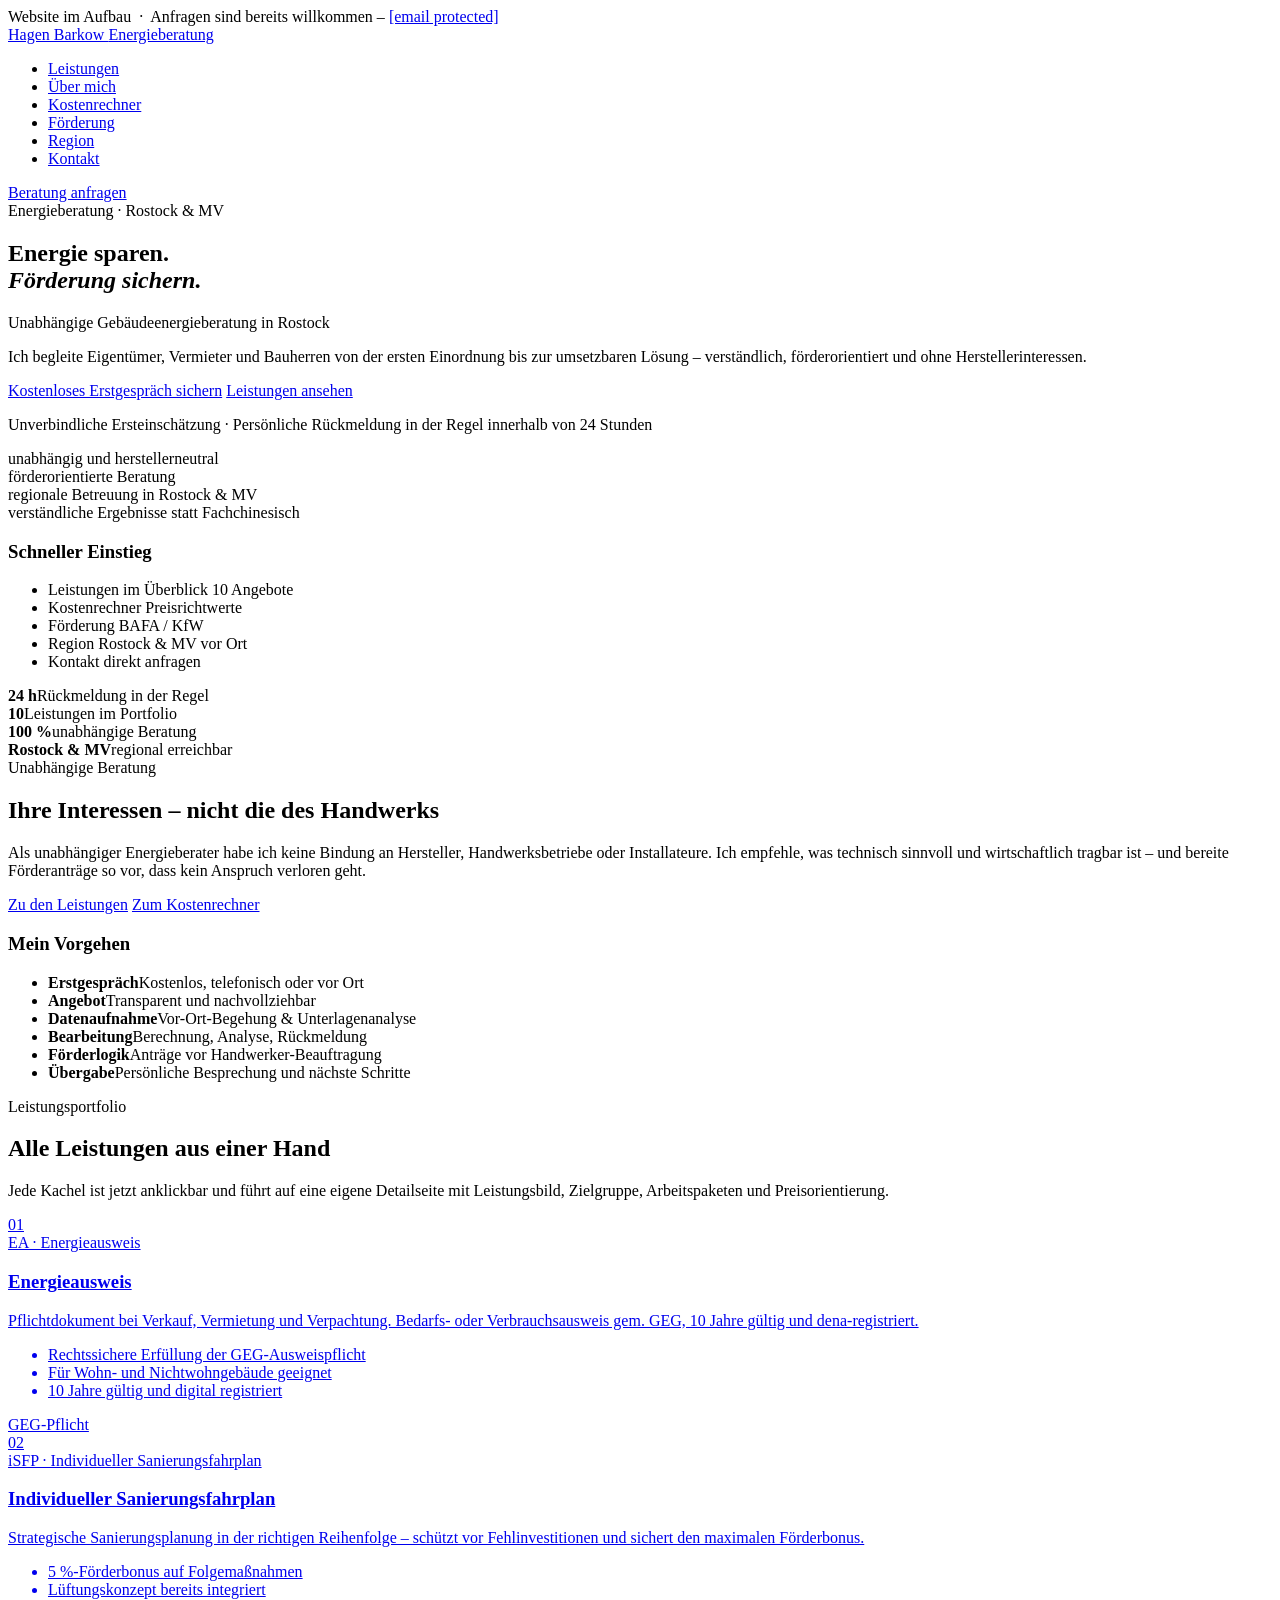
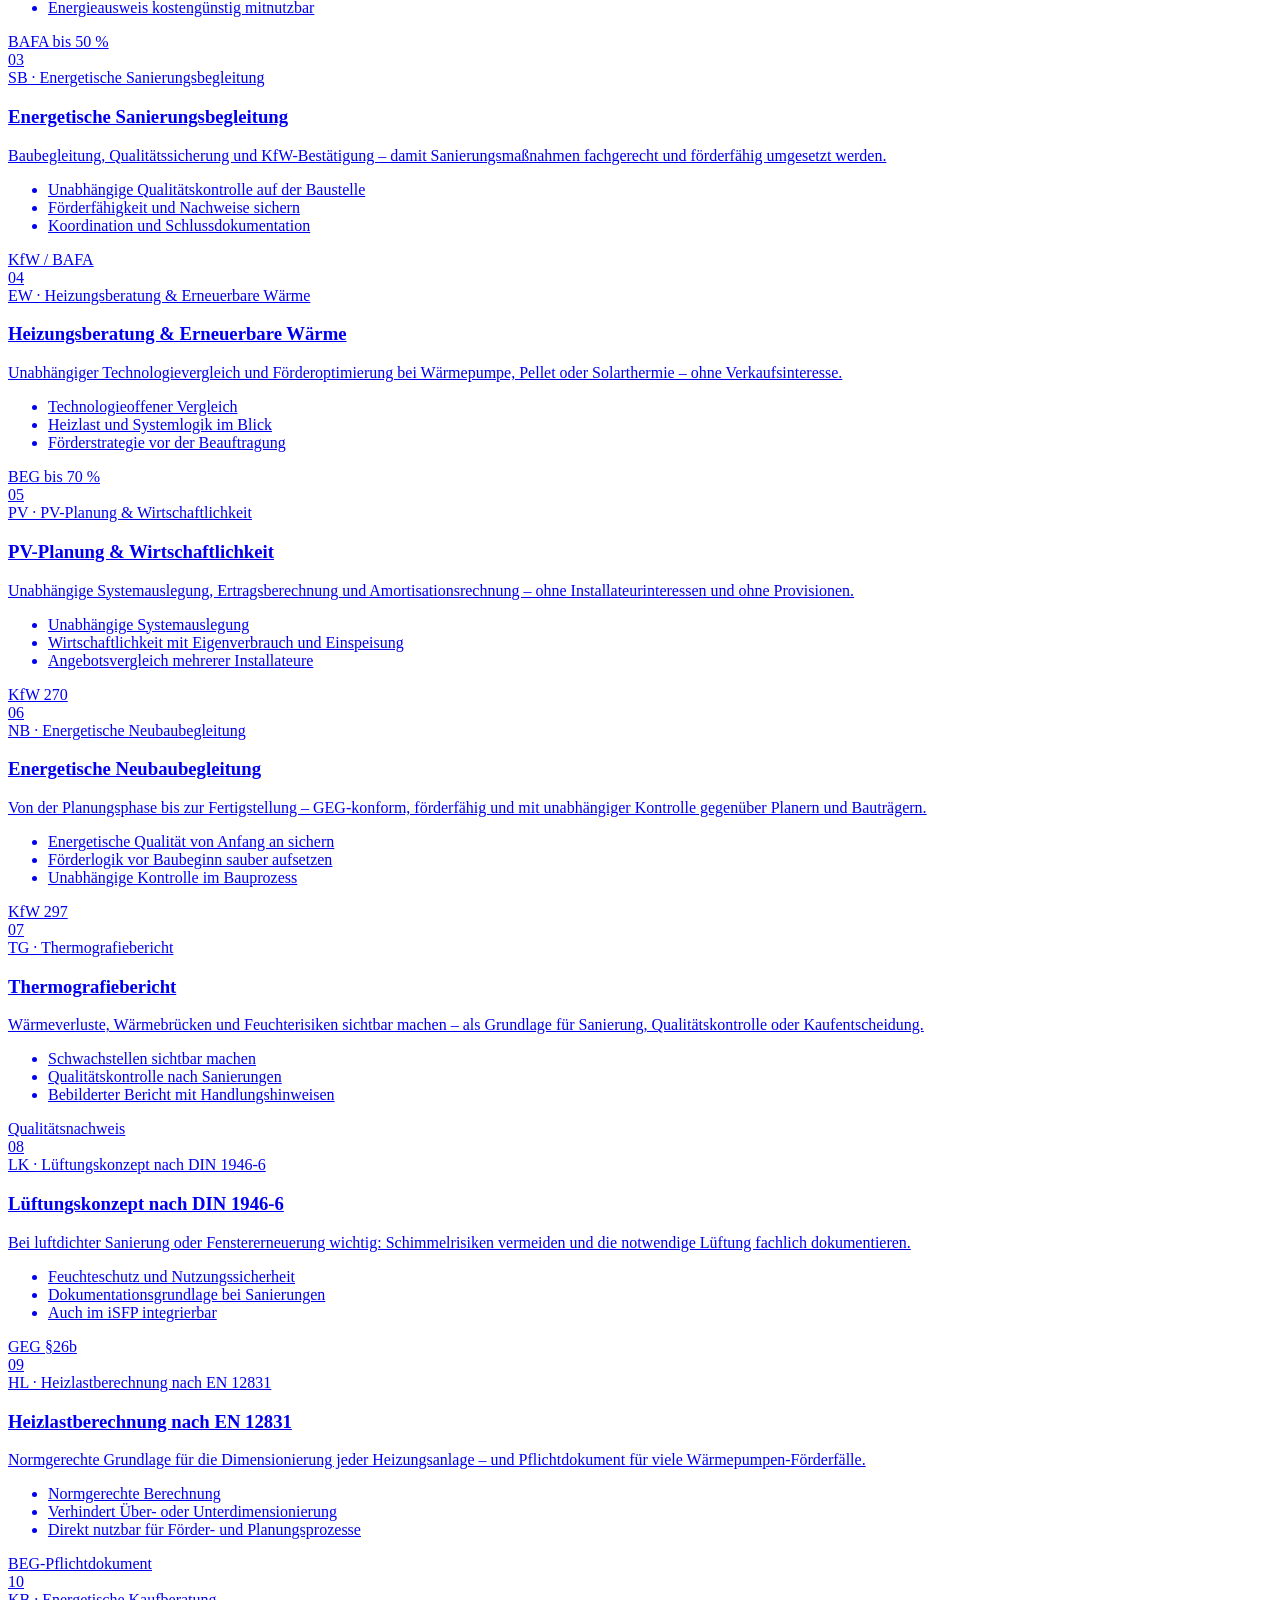
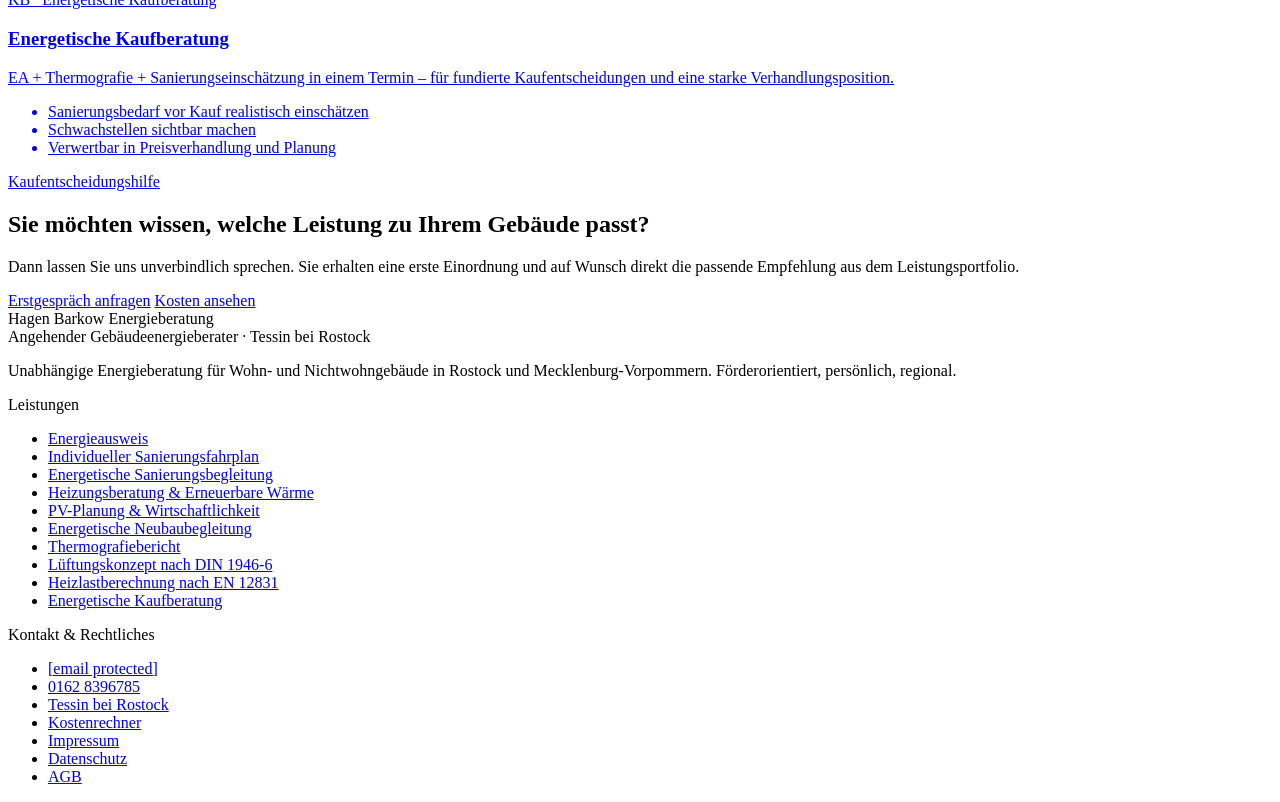
==== commit 7e518eab: "Add files via upload" ====
--- a/index.html
+++ b/index.html
@@ -3,65 +3,33 @@
 <head>
   <meta charset="UTF-8">
   <meta name="viewport" content="width=device-width, initial-scale=1.0">
-  <title>Hagen Barkow Energieberatung – Gebäudeenergieberater Rostock</title>
-  <meta name="description" content="Hagen Barkow – angehender Gebäudeenergieberater aus Rostock. Energieausweis, iSFP, Wärmepumpe, PV-Planung, Lüftungskonzept, Thermografie und Sanierungsbegleitung. Unabhängig & förderorientiert.">
-  <meta name="keywords" content="Energieberater Rostock, iSFP Rostock, Energieausweis Rostock, Wärmepumpe Beratung, PV Planung Rostock, Sanierungsbegleitung MV, Heizlastberechnung, Thermografie, Lüftungskonzept">
-  <meta name="author" content="Hagen Barkow Energieberatung">
-  <meta property="og:title" content="Hagen Barkow Energieberatung – Rostock">
-  <meta property="og:description" content="Unabhängige Gebäudeenergieberatung in Rostock. Energieausweis, iSFP, Wärmepumpe, PV und Sanierungsbegleitung.">
-  <meta property="og:type" content="website">
+  <title>Hagen Barkow Energieberatung – Startseite</title>
+  <meta name="description" content="Unabhängige Gebäudeenergieberatung in Rostock und Mecklenburg-Vorpommern. Leistungen, Förderung, Kostenrechner und Kontakt.">
   <link rel="preconnect" href="https://fonts.googleapis.com">
   <link href="https://fonts.googleapis.com/css2?family=Fraunces:ital,wght@0,400;0,600;0,700;1,400&family=DM+Sans:wght@300;400;500;600;700&display=swap" rel="stylesheet">
   <link rel="stylesheet" href="style.css">
-  <script type="application/ld+json">
-  {
-    "@context": "https://schema.org",
-    "@type": "LocalBusiness",
-    "name": "Hagen Barkow Energieberatung",
-    "description": "Angehender Gebäudeenergieberater in Rostock. Energieausweis, iSFP, Wärmepumpe, PV-Planung und Sanierungsbegleitung.",
-    "address": {
-      "@type": "PostalAddress",
-      "streetAddress": "Lange Straße 14",
-      "postalCode": "18195",
-      "addressLocality": "Tessin",
-      "addressRegion": "Mecklenburg-Vorpommern",
-      "addressCountry": "DE"
-    },
-    "telephone": "+491628396785",
-    "email": "hagen-barkow-energieberatung@outlook.com",
-    "areaServed": ["Rostock", "Mecklenburg-Vorpommern", "Norddeutschland"]
-  }
-  </script>
 </head>
 <body>
-
-  <!-- ── In-Aufbau-Banner ── -->
   <div class="site-banner">
     <span class="banner-dot"></span>
-    Website im Aufbau &nbsp;·&nbsp; Diese Seite befindet sich noch im Aufbau. Anfragen sind bereits herzlich willkommen –
-    <a href="mailto:hagen-barkow-energieberatung@outlook.com">hagen-barkow-energieberatung@outlook.com</a>
-  </div>
-
-  <!-- ── Navigation ── -->
+    Website im Aufbau &nbsp;·&nbsp; Anfragen sind bereits willkommen –
+    <a href="/cdn-cgi/l/email-protection#f39b9294969dde919281989c84de969d9681949a969196819287869d94b39c86879f9c9c98dd909c9e"><span class="__cf_email__" data-cfemail="5f373e383a31723d3e2d343028723a313a2d38363a3d3a2d3e2b2a31381f302a2b33303034713c3032">[email&#160;protected]</span></a>
+  </div>
   <nav id="navbar">
     <div class="container nav-inner">
-      <a href="#" class="nav-logo">Hagen Barkow <span>Energieberatung</span></a>
+      <a href="index.html" class="nav-logo">Hagen Barkow <span>Energieberatung</span></a>
       <ul class="nav-links">
-        <li><a href="#leistungen">Leistungen</a></li>
-        <li><a href="#ueber-mich">Über mich</a></li>
-        <li><a href="#rechner">Kostenrechner</a></li>
-        <li><a href="#foerderung">Förderung</a></li>
-        <li><a href="#region">Region</a></li>
-        <li><a href="#kontakt">Kontakt</a></li>
+        <li><a href="leistungen.html">Leistungen</a></li>
+<li><a href="ueber-mich.html">Über mich</a></li>
+<li><a href="kostenrechner.html">Kostenrechner</a></li>
+<li><a href="foerderung.html">Förderung</a></li>
+<li><a href="region.html">Region</a></li>
+<li><a href="kontakt.html">Kontakt</a></li>
       </ul>
-      <a href="#kontakt" class="btn btn-primary nav-cta">Beratung anfragen</a>
-      <div class="hamburger" onclick="toggleMenu()">
-        <span></span><span></span><span></span>
-      </div>
+      <a href="kontakt.html" class="btn btn-primary nav-cta">Beratung anfragen</a>
+      <div class="hamburger" onclick="toggleMenu()"><span></span><span></span><span></span></div>
     </div>
   </nav>
-
-  <!-- ── Hero ── -->
   <section class="hero" id="home">
     <div class="hero-bg"></div>
     <div class="hero-grid"></div>
@@ -70,12 +38,10 @@
         <div class="hero-tag">Energieberatung · Rostock & MV</div>
         <h1>Energie sparen.<br><em>Förderung sichern.</em></h1>
         <p class="hero-sub">Unabhängige Gebäudeenergieberatung in Rostock</p>
-        <p class="hero-desc">
-          Als angehender Gebäudeenergieberater begleite ich Sie von der ersten Analyse bis zur umsetzbaren Lösung – verständlich, förderorientiert und mit Blick auf Wirtschaftlichkeit. Ob Energieausweis, iSFP, Wärmepumpe oder PV: Sie erhalten eine klare Empfehlung statt unnötiger Komplexität.
-        </p>
+        <p class="hero-desc">Ich begleite Eigentümer, Vermieter und Bauherren von der ersten Einordnung bis zur umsetzbaren Lösung – verständlich, förderorientiert und ohne Herstellerinteressen.</p>
         <div class="hero-actions">
-          <a href="#kontakt" class="btn btn-primary">Kostenloses Erstgespräch sichern</a>
-          <a href="#leistungen" class="btn btn-ghost">Leistungen ansehen</a>
+          <a href="kontakt.html" class="btn btn-primary">Kostenloses Erstgespräch sichern</a>
+          <a href="leistungen.html" class="btn btn-ghost">Leistungen ansehen</a>
         </div>
         <p class="hero-note">Unverbindliche Ersteinschätzung · Persönliche Rückmeldung in der Regel innerhalb von 24 Stunden</p>
         <div class="hero-trust">
@@ -86,515 +52,164 @@
         </div>
       </div>
       <div class="hero-card">
-        <h3>Meine Leistungen</h3>
+        <h3>Schneller Einstieg</h3>
         <ul class="service-list">
-          <li>Energieausweis <span class="svc-tag">GEG-Pflicht</span></li>
-          <li>iSFP – Sanierungsfahrplan <span class="svc-tag">BAFA 50 %</span></li>
-          <li>Sanierungsbegleitung <span class="svc-tag">KfW</span></li>
-          <li>Erneuerbare Wärme <span class="svc-tag">bis 70 %</span></li>
-          <li>PV-Planung <span class="svc-tag">KfW 270</span></li>
-          <li>Neubaubegleitung <span class="svc-tag">KfW 297</span></li>
-          <li>Thermografie <span class="svc-tag">Qualitätsnachweis</span></li>
-          <li>Lüftungskonzept <span class="svc-tag">GEG §26b</span></li>
-          <li>Heizlastberechnung <span class="svc-tag">BEG-Pflicht</span></li>
-          <li>Energetische Kaufberatung</li>
+          <li>Leistungen im Überblick <span class="svc-tag">10 Angebote</span></li>
+          <li>Kostenrechner <span class="svc-tag">Preisrichtwerte</span></li>
+          <li>Förderung <span class="svc-tag">BAFA / KfW</span></li>
+          <li>Region Rostock & MV <span class="svc-tag">vor Ort</span></li>
+          <li>Kontakt <span class="svc-tag">direkt anfragen</span></li>
         </ul>
       </div>
     </div>
   </section>
 
-  <!-- ── Stats ── -->
   <div class="stats-bar">
     <div class="container stats-inner">
       <div><strong>24 h</strong><span>Rückmeldung in der Regel</span></div>
-      <div><strong>bis 70 %</strong><span>Förderung möglich (BEG)</span></div>
+      <div><strong>10</strong><span>Leistungen im Portfolio</span></div>
       <div><strong>100 %</strong><span>unabhängige Beratung</span></div>
       <div><strong>Rostock & MV</strong><span>regional erreichbar</span></div>
     </div>
   </div>
 
-  <!-- ── Über mich ── -->
-  <section class="section" id="ueber-mich">
-    <div class="container two-col">
-      <div class="about-text">
-        <div class="eyebrow">Über mich</div>
-        <h2>Technisches Know-how trifft Praxisnähe</h2>
-        <p>Mein Name ist Hagen Barkow. Ich studiere Umwelttechnik (B.Sc.) an der HAW Hamburg mit Schwerpunkt regenerative Energien und befinde mich auf dem Weg zum zertifizierten Gebäudeenergieberater. Parallel dazu begleite ich erste Projekte und unterstütze Eigentümer, Vermieter und Bauherren bei energetischen Fragen.</p>
-        <p>Mit einer abgeschlossenen Ausbildung als Chemikant (Note 1,3), mehrjähriger Forschungserfahrung bei CC4E und GP Joule sowie einem soliden ingenieurwissenschaftlichen Fundament bringe ich technische Tiefe und praktisches Denken zusammen.</p>
-        <p style="font-size:13.5px;color:var(--mid);background:var(--gp);padding:12px 16px;border-left:3px solid var(--gold);border-radius:4px;margin-top:-4px">
-          <strong style="color:var(--gd)">Hinweis:</strong> Ich befinde mich derzeit in der Ausbildung zum Gebäudeenergieberater. Die angebotenen Leistungen werden transparent kommuniziert – sprechen Sie mich gerne auf Ihren konkreten Fall an.
-        </p>
-        <a href="#kontakt" class="btn btn-outline" style="margin-top:24px">Jetzt Kontakt aufnehmen</a>
-      </div>
+  <section class="section">
+    <div class="container service-grid-2">
       <div>
-        <div class="box">
-          <h3>Ausbildung & Erfahrung</h3>
-          <ul class="checklist">
-            <li>
-              <div><strong>Umwelttechnik B.Sc.</strong><span>HAW Hamburg – Schwerpunkt Regenerative Energien (lfd.)</span></div>
-            </li>
-            <li>
-              <div><strong>Industrieerfahrung</strong><span>Ausgebildeter Chemikant (YARA Rostock, Note 1,3)</span></div>
-            </li>
-            <li>
-              <div><strong>Forschung & Wissenschaft</strong><span>CC4E HAW Hamburg · GP Joule (07/2025–04/2026)</span></div>
-            </li>
-            <li>
-              <div><strong>Regional verwurzelt</strong><span>Wohnhaft in Tessin bei Rostock – tätig in ganz MV</span></div>
-            </li>
-            <li>
-              <div><strong>Vollständig unabhängig</strong><span>Keine Hersteller- oder Handwerkerbindung</span></div>
-            </li>
-          </ul>
-        </div>
-      </div>
-    </div>
-  </section>
-
-  <!-- ── Leistungen ── -->
-  <section class="section alt" id="leistungen">
+        <div class="eyebrow">Unabhängige Beratung</div>
+        <h2>Ihre Interessen – nicht die des Handwerks</h2>
+        <p class="section-intro">Als unabhängiger Energieberater habe ich keine Bindung an Hersteller, Handwerksbetriebe oder Installateure. Ich empfehle, was technisch sinnvoll und wirtschaftlich tragbar ist – und bereite Förderanträge so vor, dass kein Anspruch verloren geht.</p>
+        <div class="page-intro-links">
+          <a href="leistungen.html" class="btn btn-primary">Zu den Leistungen</a>
+          <a href="kostenrechner.html" class="btn btn-outline">Zum Kostenrechner</a>
+        </div>
+      </div>
+      <div class="box">
+        <h3>Mein Vorgehen</h3>
+        <ul class="checklist">
+          <li><div><strong>Erstgespräch</strong><span>Kostenlos, telefonisch oder vor Ort</span></div></li>
+          <li><div><strong>Angebot</strong><span>Transparent und nachvollziehbar</span></div></li>
+          <li><div><strong>Datenaufnahme</strong><span>Vor-Ort-Begehung & Unterlagenanalyse</span></div></li>
+          <li><div><strong>Bearbeitung</strong><span>Berechnung, Analyse, Rückmeldung</span></div></li>
+          <li><div><strong>Förderlogik</strong><span>Anträge vor Handwerker-Beauftragung</span></div></li>
+          <li><div><strong>Übergabe</strong><span>Persönliche Besprechung und nächste Schritte</span></div></li>
+        </ul>
+      </div>
+    </div>
+  </section>
+
+  <section class="section alt">
     <div class="container">
       <div class="eyebrow">Leistungsportfolio</div>
       <h2>Alle Leistungen aus einer Hand</h2>
-      <p class="section-intro">Von der gesetzlichen Pflicht bis zur komplexen Sanierungsbegleitung – praxisnah, fördersicher und ohne Interessenkonflikte.</p>
-      <div class="cards">
-
-        <div class="card">
-          <div class="card-num">01</div>
-          <div class="card-kuerzel">EA · Energieausweis</div>
-          <h3>Energieausweis</h3>
-          <p>Pflichtdokument bei Verkauf, Vermietung und Verpachtung. Bedarfs- oder Verbrauchsausweis gem. GEG, 10 Jahre gültig, dena-registriert.</p>
-          <ul class="card-highlights">
-            <li>Rechtskonform für Wohn- & Nichtwohngebäude</li>
-            <li>Bedarfsausweis gem. DIN V 18599 oder Verbrauchsausweis</li>
-            <li>Einstieg in weiterführende Sanierungsplanung</li>
-          </ul>
-          <span class="card-badge">GEG-Pflicht</span>
-        </div>
-
-        <div class="card">
-          <div class="card-num">02</div>
-          <div class="card-kuerzel">iSFP · Sanierungsfahrplan</div>
-          <h3>Individueller Sanierungsfahrplan</h3>
-          <p>Strategische Sanierungsplanung in der richtigen Reihenfolge – schützt vor Fehlinvestitionen und sichert den maximalen Förderbonus.</p>
-          <ul class="card-highlights">
-            <li>5 %-Förderbonus auf alle Folgemaßnahmen (BAFA)</li>
-            <li>Inkl. Lüftungskonzept nach DIN 1946-6</li>
-            <li>Energieausweis kostengünstig integrierbar</li>
-          </ul>
-          <span class="card-badge gold">BAFA bis 50 %</span>
-        </div>
-
-        <div class="card">
-          <div class="card-num">03</div>
-          <div class="card-kuerzel">SB · Sanierungsbegleitung</div>
-          <h3>Energetische Sanierungsbegleitung</h3>
-          <p>Baubegleitung, Qualitätssicherung und KfW-Bestätigung – damit Sanierungsmaßnahmen fachgerecht und förderfähig ausgeführt werden.</p>
-          <ul class="card-highlights">
-            <li>Blower-Door-Test & Thermografie-Prüfung</li>
-            <li>KfW-Bestätigung nach Durchführung (BnD)</li>
-            <li>Unabhängige Kontrolle gegenüber Handwerkern</li>
-          </ul>
-          <span class="card-badge gold">KfW / BAFA bis 50 %</span>
-        </div>
-
-        <div class="card">
-          <div class="card-num">04</div>
-          <div class="card-kuerzel">EW · Erneuerbare Wärme</div>
-          <h3>Heizungsberatung & Erneuerbare Wärme</h3>
-          <p>Unabhängiger Technologievergleich und Förderoptimierung bei Wärmepumpe, Pellet oder Solarthermie – ohne Verkaufsinteresse.</p>
-          <ul class="card-highlights">
-            <li>Heizlastberechnung nach EN 12831</li>
-            <li>WP, Pellet, Solar, Hybrid, BHKW im Vergleich</li>
-            <li>BEG-Antrag VOR Handwerkerkontakt stellen</li>
-          </ul>
-          <span class="card-badge gold">BEG bis 70 %</span>
-        </div>
-
-        <div class="card">
-          <div class="card-num">05</div>
-          <div class="card-kuerzel">PV · Photovoltaik</div>
-          <h3>PV-Planung & Wirtschaftlichkeit</h3>
-          <p>Unabhängige Systemauslegung, Ertragsberechnung und Amortisationsrechnung – ohne Installateurinteressen und ohne Provisionen.</p>
-          <ul class="card-highlights">
-            <li>PVsyst-Simulation, Modul- & Speicherwahl</li>
-            <li>Wallbox & E-Mobility-Integration prüfbar</li>
-            <li>Bewertung von 3 Installateurangeboten</li>
-          </ul>
-          <span class="card-badge gold">KfW 270</span>
-        </div>
-
-        <div class="card">
-          <div class="card-num">06</div>
-          <div class="card-kuerzel">NB · Neubaubegleitung</div>
-          <h3>Energetische Neubaubegleitung</h3>
-          <p>Von der Planungsphase bis zur Fertigstellung – GEG-konform, förderfähig und mit unabhängiger Kontrolle gegenüber Planern und Bauträgern.</p>
-          <ul class="card-highlights">
-            <li>GEG 2023-konformer Nachweis (§10 ff.)</li>
-            <li>KfW EH40/EH55 für maximale Förderung sichern</li>
-            <li>Luftdichtheitskonzept & Blower-Door-Test</li>
-          </ul>
-          <span class="card-badge gold">KfW 297</span>
-        </div>
-
-        <div class="card">
-          <div class="card-num">07</div>
-          <div class="card-kuerzel">TG · Thermografie</div>
-          <h3>Thermografiebericht</h3>
-          <p>Mit Wärmebildkamera mache ich sichtbar, was das Auge nicht erkennt: Wärmebrücken, Dämmfehler, Feuchteschäden und undichte Stellen.</p>
-          <ul class="card-highlights">
-            <li>Qualitätskontrolle vor & nach der Sanierung</li>
-            <li>Feuchtemessung an auffälligen Stellen</li>
-            <li>Druckfähiger Bericht mit priorisierten Empfehlungen</li>
-          </ul>
-          <span class="card-badge">Qualitätsnachweis</span>
-        </div>
-
-        <div class="card">
-          <div class="card-num">08</div>
-          <div class="card-kuerzel">LK · Lüftungskonzept DIN 1946-6</div>
-          <h3>Lüftungskonzept nach DIN 1946-6</h3>
-          <p>Bei jeder Fenstererneuerung gesetzlich vorgeschrieben (GEG §26b) – schützt vor Schimmelrisiko und sichert Eigentümer wie Handwerker rechtlich ab.</p>
-          <ul class="card-highlights">
-            <li>GEG §26b Pflichtdokument bei Fenstererneuerung</li>
-            <li>Empfehlung: Querlüftung, dezentrale WRG oder KWL</li>
-            <li>Im iSFP bereits integriert – kein Mehraufwand</li>
-          </ul>
-          <span class="card-badge">GEG §26b Pflicht</span>
-        </div>
-
-        <div class="card">
-          <div class="card-num">09</div>
-          <div class="card-kuerzel">HL · Heizlastberechnung EN 12831</div>
-          <h3>Heizlastberechnung nach EN 12831</h3>
-          <p>Normgerechte Grundlage für jede Heizungsplanung – verhindert Über- oder Unterdimensionierung und ist BEG-Pflichtdokument für Wärmepumpen.</p>
-          <ul class="card-highlights">
-            <li>BEG-Pflichtdokument für Wärmepumpen-Förderung</li>
-            <li>Auch als B2B-Dienstleistung für Heizungsbauer</li>
-            <li>Raum-für-Raum-Berechnung auf Wunsch möglich</li>
-          </ul>
-          <span class="card-badge">BEG-Pflichtdokument</span>
-        </div>
-
-        <div class="card">
-          <div class="card-num">10</div>
-          <div class="card-kuerzel">KB · Energetische Kaufberatung</div>
-          <h3>Energetische Kaufberatung</h3>
-          <p>EA + Thermografie + Kurzgutachten in einem Termin – für fundierte Kaufentscheidungen und starke Verhandlungsposition beim Immobilienkauf.</p>
-          <ul class="card-highlights">
-            <li>Versteckte Schwachstellen vor dem Kauf aufdecken</li>
-            <li>Realistischer Sanierungsbedarf & Förderpotenzial</li>
-            <li>Daten als Basis für späteren iSFP nutzbar</li>
-          </ul>
-          <span class="card-badge">Kaufentscheidungshilfe</span>
-        </div>
-
-      </div>
-
-      <!-- Kombipakete Hinweis -->
-      <div class="kombipakete-hint">
-        <div class="kombi-icon">💡</div>
-        <div>
-          <strong>Kombipakete empfohlen:</strong> iSFP + Energieausweis, Dach + PV-Planung, oder Sanierungsbegleitung aus einer Hand. Daten werden einmalig erhoben und mehrfach genutzt – das spart Zeit und Kosten. <a href="#kontakt">Sprechen Sie mich an →</a>
-        </div>
-      </div>
-
-    </div>
-  </section>
-
-  <!-- ── Kostenrechner ── -->
-  <section class="section" id="rechner">
-    <div class="container">
-      <div class="eyebrow">Kostenrechner</div>
-      <h2>Was kostet meine Beratung?</h2>
-      <p class="section-intro">Erhalten Sie eine schnelle Orientierung zu Honorarspanne und möglicher Förderung. Das Ergebnis ist ein unverbindlicher Richtwert – ein genaues Angebot erstelle ich nach einem kurzen Gespräch kostenlos.</p>
-
-      <div class="rechner-wrap">
-
-        <!-- Controls -->
-        <div class="rechner-controls">
-
-          <!-- Leistungsauswahl -->
-          <div class="rechner-block">
-            <div class="rechner-label">Gewünschte Leistung</div>
-            <div class="svc-pills" id="svcPills">
-              <button class="svc-pill active" data-svc="EA" onclick="setSvc('EA', this)"><span class="pill-code">EA</span><span class="pill-name">Energieausweis</span></button>
-              <button class="svc-pill" data-svc="iSFP" onclick="setSvc('iSFP', this)"><span class="pill-code">iSFP</span><span class="pill-name">Sanierungsfahrplan</span></button>
-              <button class="svc-pill" data-svc="SB" onclick="setSvc('SB', this)"><span class="pill-code">SB</span><span class="pill-name">Sanierungsbegleitung</span></button>
-              <button class="svc-pill" data-svc="EW" onclick="setSvc('EW', this)"><span class="pill-code">EW</span><span class="pill-name">Erneuerb. Wärme</span></button>
-              <button class="svc-pill" data-svc="PV" onclick="setSvc('PV', this)"><span class="pill-code">PV</span><span class="pill-name">PV-Planung</span></button>
-              <button class="svc-pill" data-svc="NB" onclick="setSvc('NB', this)"><span class="pill-code">NB</span><span class="pill-name">Neubaubegleitung</span></button>
-              <button class="svc-pill" data-svc="TG" onclick="setSvc('TG', this)"><span class="pill-code">TG</span><span class="pill-name">Thermografie</span></button>
-              <button class="svc-pill" data-svc="LK" onclick="setSvc('LK', this)"><span class="pill-code">LK</span><span class="pill-name">Lüftungskonzept</span></button>
-              <button class="svc-pill" data-svc="HL" onclick="setSvc('HL', this)"><span class="pill-code">HL</span><span class="pill-name">Heizlastberechnung</span></button>
-              <button class="svc-pill" data-svc="KB" onclick="setSvc('KB', this)"><span class="pill-code">KB</span><span class="pill-name">Kaufberatung</span></button>
-            </div>
-          </div>
-
-          <!-- Gebäudetyp -->
-          <div class="rechner-block">
-            <div class="rechner-label">Gebäudetyp</div>
-            <div class="typ-btns" id="typBtns">
-              <button class="typ-btn active" data-typ="EFH" onclick="setTyp('EFH', this)">Einfamilienhaus</button>
-              <button class="typ-btn" data-typ="ZFH" onclick="setTyp('ZFH', this)">Zweifamilienhaus</button>
-              <button class="typ-btn" data-typ="MFH" onclick="setTyp('MFH', this)">Mehrfamilienhaus</button>
-              <button class="typ-btn" data-typ="GEW" onclick="setTyp('GEW', this)">Gewerbe</button>
-            </div>
-          </div>
-
-          <!-- Wohnfläche -->
-          <div class="rechner-block" id="flaecheBlock">
-            <div class="rechner-label">Wohnfläche: <strong id="flaecheVal">150</strong> m²</div>
-            <input type="range" class="range-slider" id="flaecheSlider" min="60" max="600" value="150" step="10" oninput="setFlaeche(this.value)">
-            <div class="range-minmax"><span>60 m²</span><span>600 m²</span></div>
-          </div>
-
-          <!-- Wohneinheiten (MFH only) -->
-          <div class="rechner-block hidden" id="weBlock">
-            <div class="rechner-label">Wohneinheiten: <strong id="weVal">6</strong> WE</div>
-            <input type="range" class="range-slider" id="weSlider" min="3" max="30" value="6" step="1" oninput="setWE(this.value)">
-            <div class="range-minmax"><span>3 WE</span><span>30 WE</span></div>
-          </div>
-
-          <!-- iSFP vorhanden -->
-          <div class="rechner-block" id="isfpBlock">
-            <div class="rechner-label">iSFP bereits vorhanden?</div>
-            <div class="typ-btns">
-              <button class="typ-btn active" id="isfpNein" onclick="setISFP(false, this)">Nein</button>
-              <button class="typ-btn" id="isfpJa" onclick="setISFP(true, this)">Ja (5 %-Bonus aktiv)</button>
-            </div>
-          </div>
-
-        </div>
-
-        <!-- Result -->
-        <div class="rechner-result" id="rechnerResult">
-          <div class="result-header">
-            <div class="result-title" id="resultTitle">Energieausweis · Einfamilienhaus</div>
-            <div class="result-note">Richtwert, unverbindlich</div>
-          </div>
-
-          <div class="result-rows">
-            <div class="result-row">
-              <div class="result-row-label">Honorar (brutto inkl. MwSt.)</div>
-              <div class="result-row-value main" id="rHonorar">380 – 580 €</div>
-            </div>
-            <div class="result-row foerder-row" id="foerderRow">
-              <div class="result-row-label">
-                <span>Mögliche Förderung</span>
-                <span class="foerder-badge" id="foerderBadge">BAFA</span>
-              </div>
-              <div class="result-row-value green" id="rFoerder">0 €</div>
-            </div>
-            <div class="result-row total-row">
-              <div class="result-row-label">Ihr Aufwand nach Förderung</div>
-              <div class="result-row-value total" id="rNetto">380 – 580 €</div>
-            </div>
-          </div>
-
-          <div class="foerderquote-wrap">
-            <div class="foerderquote-label">Förderquote <span id="foerderPct">0 %</span></div>
-            <div class="foerderquote-track">
-              <div class="foerderquote-bar" id="foerderBar" style="width:0%"></div>
-            </div>
-          </div>
-
-          <div class="result-info" id="resultInfo">
-            Für den Energieausweis ist keine direkte Beratungsförderung vorgesehen. Die Kosten sind steuerlich absetzbar (Vermietungsobjekte).
-          </div>
-
-          <div class="isfp-bonus-note hidden" id="isfpBonusNote">
-            🎯 Mit Ihrem iSFP erhalten alle Sanierungsmaßnahmen <strong>+5 % Förderbonus</strong> auf die BEG-Förderung.
-          </div>
-
-          <a href="#kontakt" class="btn btn-primary" style="width:100%;justify-content:center;margin-top:16px">Kostenloses Angebot anfragen →</a>
-          <p class="result-disclaimer">Dieses Ergebnis ist ein Richtwert. Das genaue Honorar hängt vom individuellen Aufwand ab.</p>
-        </div>
-
-      </div>
-    </div>
-  </section>
-
-  <!-- ── Förderung ── -->
-  <section class="section dark" id="foerderung">
-    <div class="container">
-      <div class="eyebrow light">Fördermöglichkeiten</div>
-      <h2>Bis zu 70 % Förderung möglich</h2>
-      <p class="section-intro light-text">Ich unterstütze bei der Einordnung relevanter Förderprogramme und bereite die fachlichen Unterlagen strukturiert vor. Wichtig: Förderanträge müssen vor Beauftragung von Handwerkern gestellt werden.</p>
-      <div class="cards">
-        <div class="darkcard">
-          <h3>BAFA</h3>
-          <p>Energieberatung, iSFP-Erstellung und Baubegleitung werden direkt bezuschusst – ohne Rückzahlung.</p>
-          <span class="foerder-rate">bis 50 % Zuschuss</span>
-        </div>
-        <div class="darkcard">
-          <h3>KfW</h3>
-          <p>Zinsgünstige Kredite und Tilgungszuschüsse für energetische Sanierung, Neubau und PV-Anlagen.</p>
-          <span class="foerder-rate">Zuschüsse + Kredit</span>
-        </div>
-        <div class="darkcard">
-          <h3>BEG Wärmepumpe</h3>
-          <p>Wärmepumpen werden über die Bundesförderung BEG mit bis zu 70 % gefördert (30 % + 20 % Klima-Bonus + 30 % Einkommens-Bonus).</p>
-          <span class="foerder-rate">bis 70 % Förderung</span>
-        </div>
-      </div>
-      <div class="foerder-note">
-        <strong>⚠ Wichtiger Hinweis:</strong> BEG-Förderanträge müssen <strong>vor</strong> der Beauftragung von Handwerkern gestellt werden. Ich begleite diesen Prozess und stelle sicher, dass kein Förderanspruch verloren geht.
-      </div>
-    </div>
-  </section>
-
-  <!-- ── Mein Vorgehen ── -->
-  <section class="section dark" id="vorgehen" style="background:var(--gm)">
-    <div class="container">
-      <div class="eyebrow light">Mein Vorgehen</div>
-      <h2>Von der Anfrage zum Ergebnis</h2>
-      <p class="section-intro light-text">Strukturiert, transparent und termingerecht – so läuft eine Zusammenarbeit mit mir ab.</p>
-      <div class="process-grid">
-        <div class="process-step">
-          <div class="step-num">01</div>
-          <div class="step-title">Erstgespräch</div>
-          <p class="step-text">Kostenloser Austausch über Ihr Vorhaben – telefonisch oder vor Ort in der Region Rostock.</p>
-        </div>
-        <div class="process-step">
-          <div class="step-num">02</div>
-          <div class="step-title">Angebot</div>
-          <p class="step-text">Transparentes schriftliches Angebot mit klaren Arbeitspaketen und Festpreisen.</p>
-        </div>
-        <div class="process-step">
-          <div class="step-num">03</div>
-          <div class="step-title">Datenaufnahme</div>
-          <p class="step-text">Vor-Ort-Begehung und Unterlagenanalyse – ich kümmere mich um alle Dokumente.</p>
-        </div>
-        <div class="process-step">
-          <div class="step-num">04</div>
-          <div class="step-title">Bearbeitung</div>
-          <p class="step-text">Berechnung, Analyse und Ausarbeitung mit regelmäßigen Rückmeldungen.</p>
-        </div>
-        <div class="process-step">
-          <div class="step-num">05</div>
-          <div class="step-title">Förderlogik</div>
-          <p class="step-text">Vorbereitung und Einreichung von Förderanträgen vor Beauftragung der Handwerker.</p>
-        </div>
-        <div class="process-step">
-          <div class="step-num">06</div>
-          <div class="step-title">Übergabe</div>
-          <p class="step-text">Persönliche Erläuterung der Ergebnisse – Rückfragen jederzeit willkommen.</p>
-        </div>
-      </div>
-    </div>
-  </section>
-
-  <!-- ── Region & Kontakt ── -->
-  <section class="section" id="region">
-    <div class="container two-col">
-      <div>
-        <div class="eyebrow">Mein Einsatzgebiet</div>
-        <h2>Rostock und ganz Mecklenburg-Vorpommern</h2>
-        <p style="color:var(--mid);font-size:15.5px;line-height:1.72;margin-bottom:14px">Als gebürtiger Rostocker kenne ich die baulichen Besonderheiten der Region – von Gründerzeithäusern in der Innenstadt bis zu Einfamilienhäusern und Bestandsgebäuden im Umland.</p>
-        <p style="color:var(--mid);font-size:15.5px;line-height:1.72;margin-bottom:20px">Ich bin persönlich vor Ort erreichbar und komme für Begehungen in Ihr Gebäude. Kein Callcenter, keine anonyme Plattform – sondern direkte, regionale Beratung.</p>
-        <div class="region-tags">
-          <span class="region-tag">Rostock</span>
-          <span class="region-tag">Tessin</span>
-          <span class="region-tag">Güstrow</span>
-          <span class="region-tag">Wismar</span>
-          <span class="region-tag">Schwerin</span>
-          <span class="region-tag">Stralsund</span>
-          <span class="region-tag">Bad Doberan</span>
-          <span class="region-tag">& Umgebung</span>
-        </div>
-      </div>
-
-      <div class="contact-box" id="kontakt">
-        <h3>Kontakt aufnehmen</h3>
-        <div class="contact-row">
-          <div class="contact-icon">✉</div>
-          <div>
-            <div class="contact-label">E-Mail</div>
-            <div class="contact-val"><a href="mailto:hagen-barkow-energieberatung@outlook.com">hagen-barkow-energieberatung@outlook.com</a></div>
-          </div>
-        </div>
-        <div class="contact-row">
-          <div class="contact-icon">📱</div>
-          <div>
-            <div class="contact-label">Mobil</div>
-            <div class="contact-val"><a href="tel:+491628396785">0162 8396785</a></div>
-          </div>
-        </div>
-        <div class="contact-row">
-          <div class="contact-icon">📍</div>
-          <div>
-            <div class="contact-label">Standort</div>
-            <div class="contact-val">Tessin bei Rostock, MV</div>
-          </div>
-        </div>
-        <div class="contact-row">
-          <div class="contact-icon">🕐</div>
-          <div>
-            <div class="contact-label">Erreichbarkeit</div>
-            <div class="contact-val">Mo–Fr, 8–18 Uhr</div>
-          </div>
-        </div>
-
-        <div class="contact-form-wrap">
-          <p class="contact-lead">Kurze Anfrage senden – ich melde mich in der Regel innerhalb von 24 Stunden zurück.</p>
-          <form class="contact-form" action="https://formspree.io/f/meerdqjv" method="POST">
-            <div class="form-row">
-              <input type="text" name="name" placeholder="Ihr Name *" required>
-              <input type="email" name="email" placeholder="Ihre E-Mail *" required>
-            </div>
-            <input type="tel" name="telefon" placeholder="Telefon (optional)">
-            <select name="leistung" required>
-              <option value="">Gewünschte Leistung *</option>
-              <option>Energieausweis</option>
-              <option>iSFP – Sanierungsfahrplan</option>
-              <option>Energetische Sanierungsbegleitung</option>
-              <option>Erneuerbare Wärme / Heizungsberatung</option>
-              <option>PV-Planung</option>
-              <option>Energetische Neubaubegleitung</option>
-              <option>Thermografie</option>
-              <option>Lüftungskonzept (DIN 1946-6)</option>
-              <option>Heizlastberechnung (EN 12831)</option>
-              <option>Energetische Kaufberatung</option>
-              <option>Ich bin mir noch nicht sicher</option>
-            </select>
-            <select name="gebaeude">
-              <option value="">Gebäudetyp (optional)</option>
-              <option>Einfamilienhaus</option>
-              <option>Zweifamilienhaus</option>
-              <option>Mehrfamilienhaus</option>
-              <option>Gewerbe / Sonstiges</option>
-            </select>
-            <textarea name="nachricht" placeholder="Worum geht es bei Ihrem Vorhaben? *" required></textarea>
-            <input type="text" name="_gotcha" style="display:none">
-            <input type="hidden" name="_subject" value="Neue Anfrage über HBE-Website">
-            <input type="hidden" name="_redirect" value="danke.html">
-            <label class="consent">
-              <input type="checkbox" required>
-              Ich stimme der Verarbeitung meiner Angaben zur Bearbeitung der Anfrage zu. Details in der <a href="datenschutz.html">Datenschutzerklärung</a>.
-            </label>
-            <button type="submit" class="btn btn-primary" style="width:100%;justify-content:center">Kostenlose Anfrage senden →</button>
-          </form>
-        </div>
-      </div>
-    </div>
-  </section>
-
-  <!-- ── CTA ── -->
+      <p class="section-intro">Jede Kachel ist jetzt anklickbar und führt auf eine eigene Detailseite mit Leistungsbild, Zielgruppe, Arbeitspaketen und Preisorientierung.</p>
+      <div class="cards"><a class="card-link" href="energieausweis.html">
+  <div class="card">
+    <div class="card-num">01</div>
+    <div class="card-kuerzel">EA · Energieausweis</div>
+    <h3>Energieausweis</h3>
+    <p>Pflichtdokument bei Verkauf, Vermietung und Verpachtung. Bedarfs- oder Verbrauchsausweis gem. GEG, 10 Jahre gültig und dena-registriert.</p>
+    <ul class="card-highlights"><li>Rechtssichere Erfüllung der GEG-Ausweispflicht</li><li>Für Wohn- und Nichtwohngebäude geeignet</li><li>10 Jahre gültig und digital registriert</li></ul>
+    <span class="card-badge">GEG-Pflicht</span>
+  </div>
+</a><a class="card-link" href="sanierungsfahrplan.html">
+  <div class="card">
+    <div class="card-num">02</div>
+    <div class="card-kuerzel">iSFP · Individueller Sanierungsfahrplan</div>
+    <h3>Individueller Sanierungsfahrplan</h3>
+    <p>Strategische Sanierungsplanung in der richtigen Reihenfolge – schützt vor Fehlinvestitionen und sichert den maximalen Förderbonus.</p>
+    <ul class="card-highlights"><li>5 %-Förderbonus auf Folgemaßnahmen</li><li>Lüftungskonzept bereits integriert</li><li>Energieausweis kostengünstig mitnutzbar</li></ul>
+    <span class="card-badge gold">BAFA bis 50 %</span>
+  </div>
+</a><a class="card-link" href="sanierungsbegleitung.html">
+  <div class="card">
+    <div class="card-num">03</div>
+    <div class="card-kuerzel">SB · Energetische Sanierungsbegleitung</div>
+    <h3>Energetische Sanierungsbegleitung</h3>
+    <p>Baubegleitung, Qualitätssicherung und KfW-Bestätigung – damit Sanierungsmaßnahmen fachgerecht und förderfähig umgesetzt werden.</p>
+    <ul class="card-highlights"><li>Unabhängige Qualitätskontrolle auf der Baustelle</li><li>Förderfähigkeit und Nachweise sichern</li><li>Koordination und Schlussdokumentation</li></ul>
+    <span class="card-badge gold">KfW / BAFA</span>
+  </div>
+</a><a class="card-link" href="erneuerbare-waerme.html">
+  <div class="card">
+    <div class="card-num">04</div>
+    <div class="card-kuerzel">EW · Heizungsberatung & Erneuerbare Wärme</div>
+    <h3>Heizungsberatung & Erneuerbare Wärme</h3>
+    <p>Unabhängiger Technologievergleich und Förderoptimierung bei Wärmepumpe, Pellet oder Solarthermie – ohne Verkaufsinteresse.</p>
+    <ul class="card-highlights"><li>Technologieoffener Vergleich</li><li>Heizlast und Systemlogik im Blick</li><li>Förderstrategie vor der Beauftragung</li></ul>
+    <span class="card-badge gold">BEG bis 70 %</span>
+  </div>
+</a><a class="card-link" href="pv-planung.html">
+  <div class="card">
+    <div class="card-num">05</div>
+    <div class="card-kuerzel">PV · PV-Planung & Wirtschaftlichkeit</div>
+    <h3>PV-Planung & Wirtschaftlichkeit</h3>
+    <p>Unabhängige Systemauslegung, Ertragsberechnung und Amortisationsrechnung – ohne Installateurinteressen und ohne Provisionen.</p>
+    <ul class="card-highlights"><li>Unabhängige Systemauslegung</li><li>Wirtschaftlichkeit mit Eigenverbrauch und Einspeisung</li><li>Angebotsvergleich mehrerer Installateure</li></ul>
+    <span class="card-badge gold">KfW 270</span>
+  </div>
+</a><a class="card-link" href="neubaubegleitung.html">
+  <div class="card">
+    <div class="card-num">06</div>
+    <div class="card-kuerzel">NB · Energetische Neubaubegleitung</div>
+    <h3>Energetische Neubaubegleitung</h3>
+    <p>Von der Planungsphase bis zur Fertigstellung – GEG-konform, förderfähig und mit unabhängiger Kontrolle gegenüber Planern und Bauträgern.</p>
+    <ul class="card-highlights"><li>Energetische Qualität von Anfang an sichern</li><li>Förderlogik vor Baubeginn sauber aufsetzen</li><li>Unabhängige Kontrolle im Bauprozess</li></ul>
+    <span class="card-badge gold">KfW 297</span>
+  </div>
+</a><a class="card-link" href="thermografie.html">
+  <div class="card">
+    <div class="card-num">07</div>
+    <div class="card-kuerzel">TG · Thermografiebericht</div>
+    <h3>Thermografiebericht</h3>
+    <p>Wärmeverluste, Wärmebrücken und Feuchterisiken sichtbar machen – als Grundlage für Sanierung, Qualitätskontrolle oder Kaufentscheidung.</p>
+    <ul class="card-highlights"><li>Schwachstellen sichtbar machen</li><li>Qualitätskontrolle nach Sanierungen</li><li>Bebilderter Bericht mit Handlungshinweisen</li></ul>
+    <span class="card-badge">Qualitätsnachweis</span>
+  </div>
+</a><a class="card-link" href="lueftungskonzept.html">
+  <div class="card">
+    <div class="card-num">08</div>
+    <div class="card-kuerzel">LK · Lüftungskonzept nach DIN 1946-6</div>
+    <h3>Lüftungskonzept nach DIN 1946-6</h3>
+    <p>Bei luftdichter Sanierung oder Fenstererneuerung wichtig: Schimmelrisiken vermeiden und die notwendige Lüftung fachlich dokumentieren.</p>
+    <ul class="card-highlights"><li>Feuchteschutz und Nutzungssicherheit</li><li>Dokumentationsgrundlage bei Sanierungen</li><li>Auch im iSFP integrierbar</li></ul>
+    <span class="card-badge">GEG §26b</span>
+  </div>
+</a><a class="card-link" href="heizlastberechnung.html">
+  <div class="card">
+    <div class="card-num">09</div>
+    <div class="card-kuerzel">HL · Heizlastberechnung nach EN 12831</div>
+    <h3>Heizlastberechnung nach EN 12831</h3>
+    <p>Normgerechte Grundlage für die Dimensionierung jeder Heizungsanlage – und Pflichtdokument für viele Wärmepumpen-Förderfälle.</p>
+    <ul class="card-highlights"><li>Normgerechte Berechnung</li><li>Verhindert Über- oder Unterdimensionierung</li><li>Direkt nutzbar für Förder- und Planungsprozesse</li></ul>
+    <span class="card-badge gold">BEG-Pflichtdokument</span>
+  </div>
+</a><a class="card-link" href="kaufberatung.html">
+  <div class="card">
+    <div class="card-num">10</div>
+    <div class="card-kuerzel">KB · Energetische Kaufberatung</div>
+    <h3>Energetische Kaufberatung</h3>
+    <p>EA + Thermografie + Sanierungseinschätzung in einem Termin – für fundierte Kaufentscheidungen und eine starke Verhandlungsposition.</p>
+    <ul class="card-highlights"><li>Sanierungsbedarf vor Kauf realistisch einschätzen</li><li>Schwachstellen sichtbar machen</li><li>Verwertbar in Preisverhandlung und Planung</li></ul>
+    <span class="card-badge">Kaufentscheidungshilfe</span>
+  </div>
+</a></div>
+    </div>
+  </section>
+
   <section class="section-sm cta-bg">
     <div class="container cta-inner">
       <div>
-        <h2>Sie möchten wissen, was für Ihr Gebäude sinnvoll ist?</h2>
-        <p>Dann lassen Sie uns unverbindlich sprechen. Sie erhalten eine erste Einordnung, welche Leistung zu Ihrem Vorhaben passt – und welche nächsten Schritte sinnvoll sind.</p>
+        <h2>Sie möchten wissen, welche Leistung zu Ihrem Gebäude passt?</h2>
+        <p>Dann lassen Sie uns unverbindlich sprechen. Sie erhalten eine erste Einordnung und auf Wunsch direkt die passende Empfehlung aus dem Leistungsportfolio.</p>
       </div>
       <div class="cta-buttons">
-        <a href="#kontakt" class="btn btn-primary">Erstgespräch anfragen</a>
-        <a href="tel:+491628396785" class="btn btn-ghost">Jetzt anrufen</a>
-      </div>
-    </div>
-  </section>
-
-  <!-- ── Footer ── -->
+        <a href="kontakt.html" class="btn btn-primary">Erstgespräch anfragen</a>
+        <a href="kostenrechner.html" class="btn btn-ghost">Kosten ansehen</a>
+      </div>
+    </div>
+  </section>
+
   <footer>
     <div class="container">
       <div class="footer-inner">
@@ -605,26 +220,15 @@
         </div>
         <div>
           <div class="footer-col-title">Leistungen</div>
-          <ul class="footer-links">
-            <li><a href="#leistungen">Energieausweis</a></li>
-            <li><a href="#leistungen">iSFP Sanierungsfahrplan</a></li>
-            <li><a href="#leistungen">Sanierungsbegleitung</a></li>
-            <li><a href="#leistungen">Erneuerbare Wärme</a></li>
-            <li><a href="#leistungen">PV-Planung</a></li>
-            <li><a href="#leistungen">Neubaubegleitung</a></li>
-            <li><a href="#leistungen">Thermografie</a></li>
-            <li><a href="#leistungen">Lüftungskonzept</a></li>
-            <li><a href="#leistungen">Heizlastberechnung</a></li>
-            <li><a href="#leistungen">Kaufberatung</a></li>
-          </ul>
+          <ul class="footer-links"><li><a href="energieausweis.html">Energieausweis</a></li><li><a href="sanierungsfahrplan.html">Individueller Sanierungsfahrplan</a></li><li><a href="sanierungsbegleitung.html">Energetische Sanierungsbegleitung</a></li><li><a href="erneuerbare-waerme.html">Heizungsberatung & Erneuerbare Wärme</a></li><li><a href="pv-planung.html">PV-Planung & Wirtschaftlichkeit</a></li><li><a href="neubaubegleitung.html">Energetische Neubaubegleitung</a></li><li><a href="thermografie.html">Thermografiebericht</a></li><li><a href="lueftungskonzept.html">Lüftungskonzept nach DIN 1946-6</a></li><li><a href="heizlastberechnung.html">Heizlastberechnung nach EN 12831</a></li><li><a href="kaufberatung.html">Energetische Kaufberatung</a></li></ul>
         </div>
         <div>
           <div class="footer-col-title">Kontakt & Rechtliches</div>
           <ul class="footer-links">
-            <li><a href="mailto:hagen-barkow-energieberatung@outlook.com">hagen-barkow-energieberatung@outlook.com</a></li>
+            <li><a href="/cdn-cgi/l/email-protection#d8b0b9bfbdb6f5bab9aab3b7aff5bdb6bdaabfb1bdbabdaab9acadb6bf98b7adacb4b7b7b3f6bbb7b5"><span class="__cf_email__" data-cfemail="553d3432303b783734273e3a2278303b3027323c303730273421203b32153a2021393a3a3e7b363a38">[email&#160;protected]</span></a></li>
             <li><a href="tel:+491628396785">0162 8396785</a></li>
-            <li><a href="#region">Tessin bei Rostock</a></li>
-            <li><a href="#rechner">Kostenrechner</a></li>
+            <li><a href="region.html">Tessin bei Rostock</a></li>
+            <li><a href="kostenrechner.html">Kostenrechner</a></li>
             <li><a href="impressum.html">Impressum</a></li>
             <li><a href="datenschutz.html">Datenschutz</a></li>
             <li><a href="agb.html">AGB</a></li>
@@ -632,230 +236,4 @@
         </div>
       </div>
       <div class="footer-bottom">
-        <div class="footer-copy">© 2026 Hagen Barkow Energieberatung · Alle Rechte vorbehalten</div>
-        <div class="footer-legal">
-          <a href="impressum.html">Impressum</a>
-          <a href="datenschutz.html">Datenschutz</a>
-          <a href="agb.html">AGB</a>
-        </div>
-      </div>
-    </div>
-  </footer>
-
-  <script>
-    // ── Nav scroll effect ──
-    window.addEventListener('scroll', () => {
-      document.getElementById('navbar').classList.toggle('scrolled', window.scrollY > 40);
-    });
-
-    // ── Mobile menu ──
-    function toggleMenu() {
-      document.querySelector('.nav-links').classList.toggle('mobile-open');
-    }
-    document.querySelectorAll('.nav-links a').forEach(a => {
-      a.addEventListener('click', () => {
-        document.querySelector('.nav-links').classList.remove('mobile-open');
-      });
-    });
-
-    // ═══════════════════════════════════════════════════
-    // KOSTENRECHNER
-    // Alle Preise brutto (inkl. 19 % MwSt.)
-    // Förderung = BAFA/KfW-Zuschuss in € (netto-basiert)
-    // ═══════════════════════════════════════════════════
-
-    const SERVICES = {
-      EA: {
-        name: 'Energieausweis',
-        EFH:  [380, 580], ZFH:  [480, 720], MFH_WE: [150, 220], GEW: [500, 950],
-        foerderFn: () => ({ amt: 0, label: '', note: 'Keine direkte Beratungsförderung. Steuerlich absetzbar bei Vermietungsobjekten.' })
-      },
-      iSFP: {
-        name: 'Individueller Sanierungsfahrplan',
-        EFH:  [1600, 2200], ZFH:  [1900, 2800], MFH_WE: [600, 900], GEW: null,
-        foerderFn: (typ, we, h_min, h_max) => {
-          // BAFA: 50% von Netto, max 650€ EFH/ZFH, 850€/WE MFH (netto)
-          const nMin = Math.round(h_min / 1.19);
-          const nMax = Math.round(h_max / 1.19);
-          let maxBafa = typ === 'MFH' ? 850 * we : 650;
-          const f = Math.min(Math.round(nMax * 0.5), maxBafa);
-          return { amt: f, label: 'BAFA', note: `BAFA fördert bis zu 50 % der Netto-Kosten (max. ${typ === 'MFH' ? '850 €/WE' : '650 €'} netto). Plus 5 %-Förderbonus auf alle Folgemaßnahmen!` };
-        }
-      },
-      SB: {
-        name: 'Sanierungsbegleitung',
-        EFH:  [3700, 5800], ZFH:  [4500, 7000], MFH_WE: [1500, 2500], GEW: null,
-        foerderFn: (typ, we, h_min, h_max) => {
-          const nMax = Math.round(h_max / 1.19);
-          let maxKfw = typ === 'MFH' ? 2000 * we : 5000;
-          const f = Math.min(Math.round(nMax * 0.5), maxKfw);
-          return { amt: f, label: 'KfW BEG', note: `KfW BEG EM fördert Baubegleitung bis 50 % (max. ${typ === 'MFH' ? '2.000 €/WE' : '5.000 €'} netto). Mit iSFP: zusätzl. 5 %-Bonus auf Sanierungsmaßnahmen.` };
-        }
-      },
-      EW: {
-        name: 'Heizungsberatung & Erneuerbare Wärme',
-        EFH:  [1350, 1950], ZFH:  [1600, 2300], MFH_WE: [450, 700], GEW: [1000, 1900],
-        foerderFn: () => ({ amt: 0, label: '', note: 'Die Beratungskosten selbst sind nicht förderbar. Die empfohlene Anlage (Wärmepumpe etc.) wird über BEG bis 70 % gefördert. BEG-Antrag vor Handwerkerkontakt!' })
-      },
-      PV: {
-        name: 'PV-Planung & Wirtschaftlichkeit',
-        EFH:  [1250, 1850], ZFH:  [1450, 2100], MFH_WE: [350, 550], GEW: [1500, 2800],
-        foerderFn: () => ({ amt: 0, label: '', note: 'Keine direkte Beratungsförderung. Die PV-Anlage selbst kann über KfW 270 zinsgünstig finanziert werden.' })
-      },
-      NB: {
-        name: 'Energetische Neubaubegleitung',
-        EFH:  [3700, 5500], ZFH:  [4500, 6500], MFH_WE: [1200, 2000], GEW: null,
-        foerderFn: () => ({ amt: 0, label: 'KfW anteilig', note: 'Fachplanerkosten anteilig über KfW BEG anrechenbar. Konkrete Förderung ist projektabhängig – sprechen Sie mich an.' })
-      },
-      TG: {
-        name: 'Thermografiebericht',
-        EFH:  [700, 1050], ZFH:  [850, 1250], MFH_WE: [200, 380], GEW: [850, 1700],
-        foerderFn: () => ({ amt: 0, label: '', note: 'Keine direkte Förderung. Als Teil der Sanierungsbegleitung in die KfW-Förderung integrierbar (Herbst/Winter, ΔT ≥ 10 °C).' })
-      },
-      LK: {
-        name: 'Lüftungskonzept DIN 1946-6',
-        EFH:  [390, 510], ZFH:  [450, 600], MFH_WE: [150, 280], GEW: null,
-        foerderFn: () => ({ amt: 0, label: '', note: 'Keine direkte Einzelförderung. Im Rahmen des iSFP ist das Lüftungskonzept integriert und über BAFA förderbar.' })
-      },
-      HL: {
-        name: 'Heizlastberechnung EN 12831',
-        EFH:  [490, 660], ZFH:  [560, 770], MFH_WE: [180, 300], GEW: [620, 1000],
-        foerderFn: () => ({ amt: 0, label: '', note: 'BEG-Pflichtdokument – Kosten anteilig in der Gesamtförderung anrechenbar. Auch als B2B-Service für Heizungsbauer.' })
-      },
-      KB: {
-        name: 'Energetische Kaufberatung',
-        EFH:  [1000, 1350], ZFH:  [1150, 1550], MFH:  [1400, 2200], GEW: null,
-        foerderFn: () => ({ amt: 0, label: '', note: 'Keine direkte Förderung. Die erhobenen Daten bilden die Grundlage für einen späteren iSFP – mit vollem BAFA-Förderbonus.' })
-      }
-    };
-
-    let state = { svc: 'EA', typ: 'EFH', flaeche: 150, we: 6, isfp: false };
-
-    function fmt(n) { return n.toLocaleString('de-DE') + ' €'; }
-
-    function calcPrice() {
-      const s = SERVICES[state.svc];
-      if (!s) return null;
-      let base;
-      if (state.typ === 'MFH' && s.MFH_WE) {
-        base = [s.MFH_WE[0] * state.we, s.MFH_WE[1] * state.we];
-      } else if (state.typ === 'MFH' && s.MFH) {
-        base = s.MFH;
-      } else if (state.typ === 'GEW' && s.GEW) {
-        base = s.GEW;
-      } else if (state.typ === 'GEW' && !s.GEW) {
-        return null; // not available
-      } else if (state.typ === 'ZFH' && s.ZFH) {
-        base = s.ZFH;
-      } else {
-        base = s.EFH;
-      }
-      // Area scaling for EFH/ZFH: reference 150m², scale beyond 250m²
-      if ((state.typ === 'EFH' || state.typ === 'ZFH') && state.flaeche > 250) {
-        const factor = 1 + (state.flaeche - 250) / 1000;
-        base = [Math.round(base[0] * factor / 10) * 10, Math.round(base[1] * factor / 10) * 10];
-      }
-      const foerder = s.foerderFn(state.typ, state.we, base[0], base[1]);
-      return { min: base[0], max: base[1], foerder };
-    }
-
-    function updateRechner() {
-      const s = SERVICES[state.svc];
-      const result = calcPrice();
-
-      // Title
-      const typName = { EFH: 'Einfamilienhaus', ZFH: 'Zweifamilienhaus', MFH: 'Mehrfamilienhaus', GEW: 'Gewerbe' }[state.typ];
-      document.getElementById('resultTitle').textContent = s.name + ' · ' + typName;
-
-      if (!result) {
-        document.getElementById('rHonorar').textContent = 'Nicht pauschalierbar';
-        document.getElementById('rFoerder').textContent = '–';
-        document.getElementById('rNetto').textContent = 'Auf Anfrage';
-        document.getElementById('resultInfo').textContent = 'Für Gewerbe / Nichtwohngebäude ist die Honorarspanne stark projektabhängig. Bitte sprechen Sie mich direkt an.';
-        document.getElementById('foerderBar').style.width = '0%';
-        document.getElementById('foerderPct').textContent = '–';
-        document.getElementById('foerderBadge').style.display = 'none';
-        return;
-      }
-
-      const { min, max, foerder } = result;
-      document.getElementById('rHonorar').textContent = fmt(min) + ' – ' + fmt(max);
-
-      if (foerder.amt > 0) {
-        document.getElementById('rFoerder').textContent = 'bis ' + fmt(foerder.amt);
-        document.getElementById('foerderBadge').textContent = foerder.label;
-        document.getElementById('foerderBadge').style.display = 'inline';
-        const netMin = Math.max(0, min - foerder.amt);
-        const netMax = Math.max(0, max - foerder.amt);
-        document.getElementById('rNetto').textContent = fmt(netMin) + ' – ' + fmt(netMax);
-        const pct = Math.round((foerder.amt / max) * 100);
-        document.getElementById('foerderPct').textContent = 'bis ' + pct + ' %';
-        document.getElementById('foerderBar').style.width = pct + '%';
-      } else {
-        document.getElementById('rFoerder').textContent = '0 €';
-        document.getElementById('foerderBadge').style.display = foerder.label ? 'inline' : 'none';
-        if (foerder.label) document.getElementById('foerderBadge').textContent = foerder.label;
-        document.getElementById('rNetto').textContent = fmt(min) + ' – ' + fmt(max);
-        document.getElementById('foerderPct').textContent = '0 %';
-        document.getElementById('foerderBar').style.width = '0%';
-      }
-
-      document.getElementById('resultInfo').textContent = foerder.note;
-
-      // iSFP bonus note: show for SB and EW if isfp active
-      const showBonus = state.isfp && (state.svc === 'SB' || state.svc === 'EW' || state.svc === 'NB');
-      document.getElementById('isfpBonusNote').classList.toggle('hidden', !showBonus);
-
-      // Show/hide WE slider
-      document.getElementById('weBlock').classList.toggle('hidden', state.typ !== 'MFH');
-
-      // Show/hide iSFP toggle (not relevant for EA, LK, HL, TG, KB)
-      const isfpRelevant = !['EA', 'LK', 'HL', 'TG', 'KB'].includes(state.svc);
-      document.getElementById('isfpBlock').classList.toggle('hidden', !isfpRelevant);
-
-      // GEW not available for some services
-      const gewBtn = document.querySelector('.typ-btn[data-typ="GEW"]');
-      const svcHasGew = s.GEW !== undefined;
-      gewBtn.classList.toggle('disabled', !svcHasGew);
-      if (!svcHasGew && state.typ === 'GEW') {
-        setTyp('EFH', document.querySelector('.typ-btn[data-typ="EFH"]'));
-      }
-    }
-
-    function setSvc(svc, el) {
-      state.svc = svc;
-      document.querySelectorAll('.svc-pill').forEach(p => p.classList.remove('active'));
-      el.classList.add('active');
-      updateRechner();
-    }
-    function setTyp(typ, el) {
-      state.typ = typ;
-      document.querySelectorAll('.typ-btn').forEach(b => b.classList.remove('active'));
-      el.classList.add('active');
-      updateRechner();
-    }
-    function setFlaeche(v) {
-      state.flaeche = parseInt(v, 10);
-      document.getElementById('flaecheVal').textContent = state.flaeche;
-      updateRechner();
-    }
-    function setWE(v) {
-      state.we = parseInt(v, 10);
-      document.getElementById('weVal').textContent = state.we;
-      updateRechner();
-    }
-    function setISFP(val, el) {
-      state.isfp = val;
-      document.getElementById('isfpNein').classList.toggle('active', !val);
-      document.getElementById('isfpJa').classList.toggle('active', !!val);
-      if (el) {
-        el.classList.add('active');
-      }
-      updateRechner();
-    }
-
-    // Initial render
-    updateRechner();
-  </script>
-</body>
-</html>
+        <div class="fo
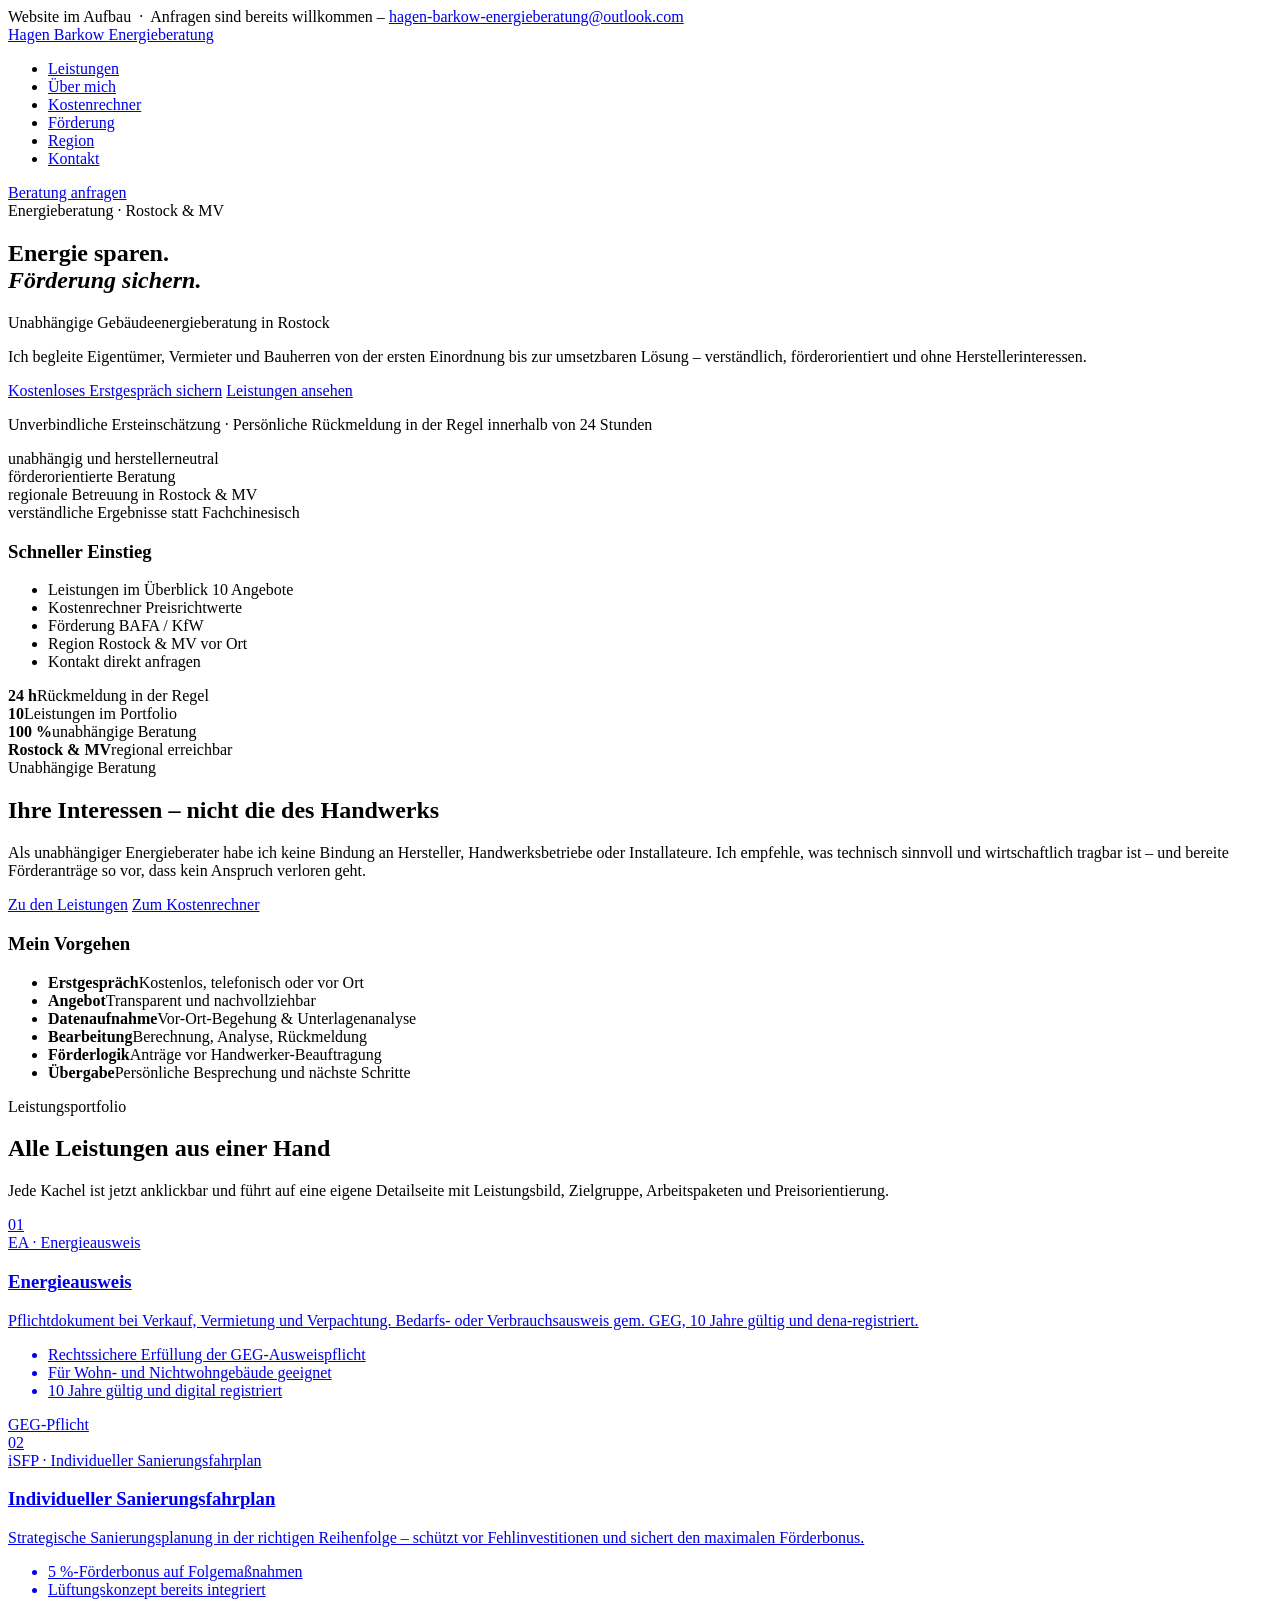
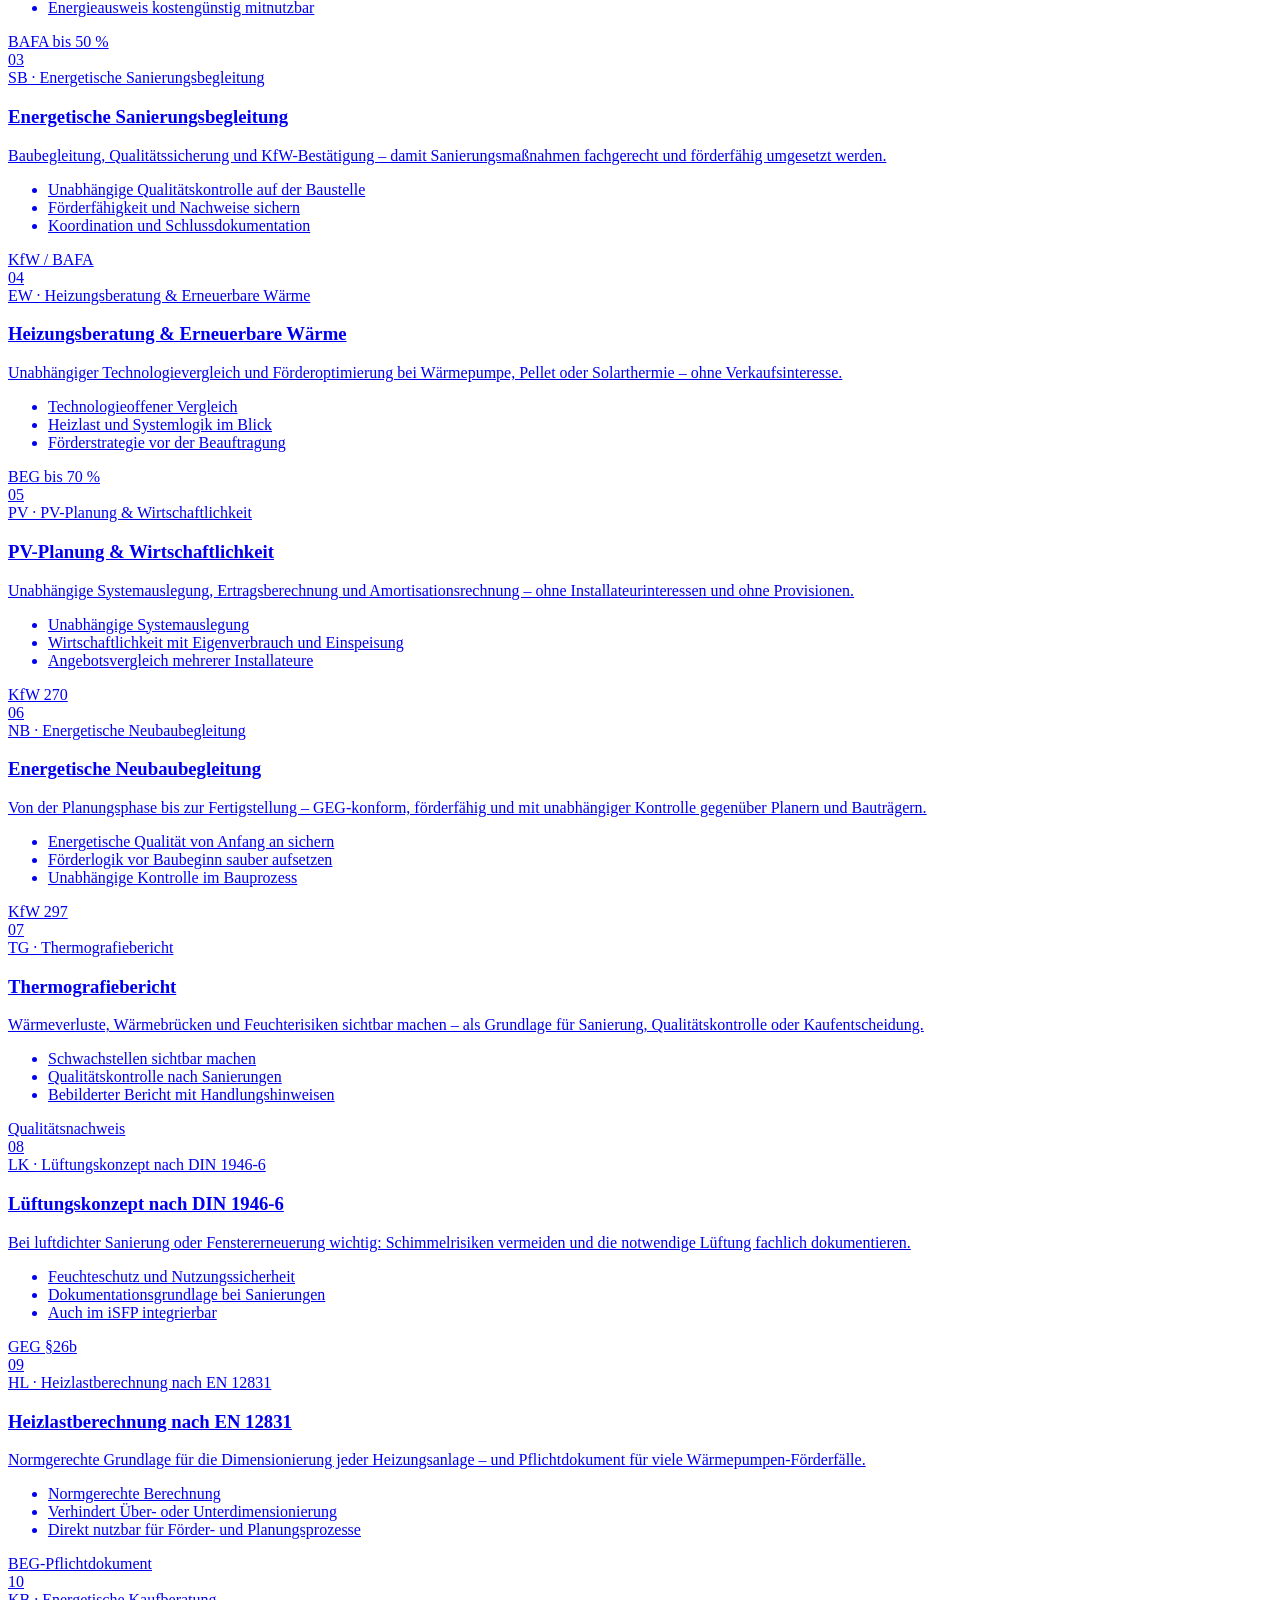
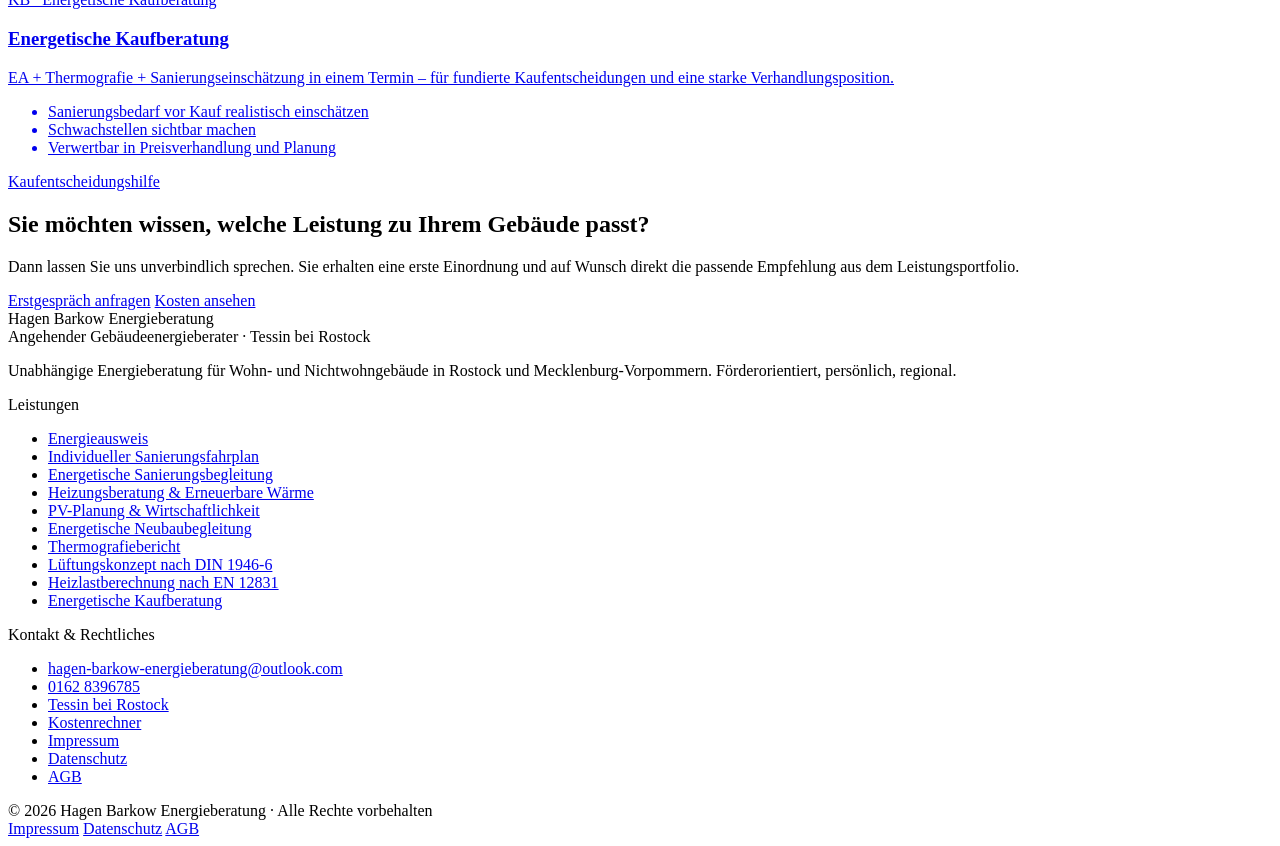
==== commit c9046b25: "Add files via upload" ====
--- a/index.html
+++ b/index.html
@@ -13,7 +13,7 @@
   <div class="site-banner">
     <span class="banner-dot"></span>
     Website im Aufbau &nbsp;·&nbsp; Anfragen sind bereits willkommen –
-    <a href="/cdn-cgi/l/email-protection#f39b9294969dde919281989c84de969d9681949a969196819287869d94b39c86879f9c9c98dd909c9e"><span class="__cf_email__" data-cfemail="5f373e383a31723d3e2d343028723a313a2d38363a3d3a2d3e2b2a31381f302a2b33303034713c3032">[email&#160;protected]</span></a>
+    <a href="mailto:hagen-barkow-energieberatung@outlook.com">hagen-barkow-energieberatung@outlook.com</a>
   </div>
   <nav id="navbar">
     <div class="container nav-inner">
@@ -225,7 +225,7 @@
         <div>
           <div class="footer-col-title">Kontakt & Rechtliches</div>
           <ul class="footer-links">
-            <li><a href="/cdn-cgi/l/email-protection#d8b0b9bfbdb6f5bab9aab3b7aff5bdb6bdaabfb1bdbabdaab9acadb6bf98b7adacb4b7b7b3f6bbb7b5"><span class="__cf_email__" data-cfemail="553d3432303b783734273e3a2278303b3027323c303730273421203b32153a2021393a3a3e7b363a38">[email&#160;protected]</span></a></li>
+            <li><a href="mailto:hagen-barkow-energieberatung@outlook.com">hagen-barkow-energieberatung@outlook.com</a></li>
             <li><a href="tel:+491628396785">0162 8396785</a></li>
             <li><a href="region.html">Tessin bei Rostock</a></li>
             <li><a href="kostenrechner.html">Kostenrechner</a></li>
@@ -236,4 +236,14 @@
         </div>
       </div>
       <div class="footer-bottom">
-        <div class="fo+        <div class="footer-copy">© 2026 Hagen Barkow Energieberatung · Alle Rechte vorbehalten</div>
+        <div class="footer-legal">
+          <a href="impressum.html">Impressum</a>
+          <a href="datenschutz.html">Datenschutz</a>
+          <a href="agb.html">AGB</a>
+        </div>
+      </div>
+    </div>
+  </footer>
+  <script src="site.js"></script>
+</body></html>
